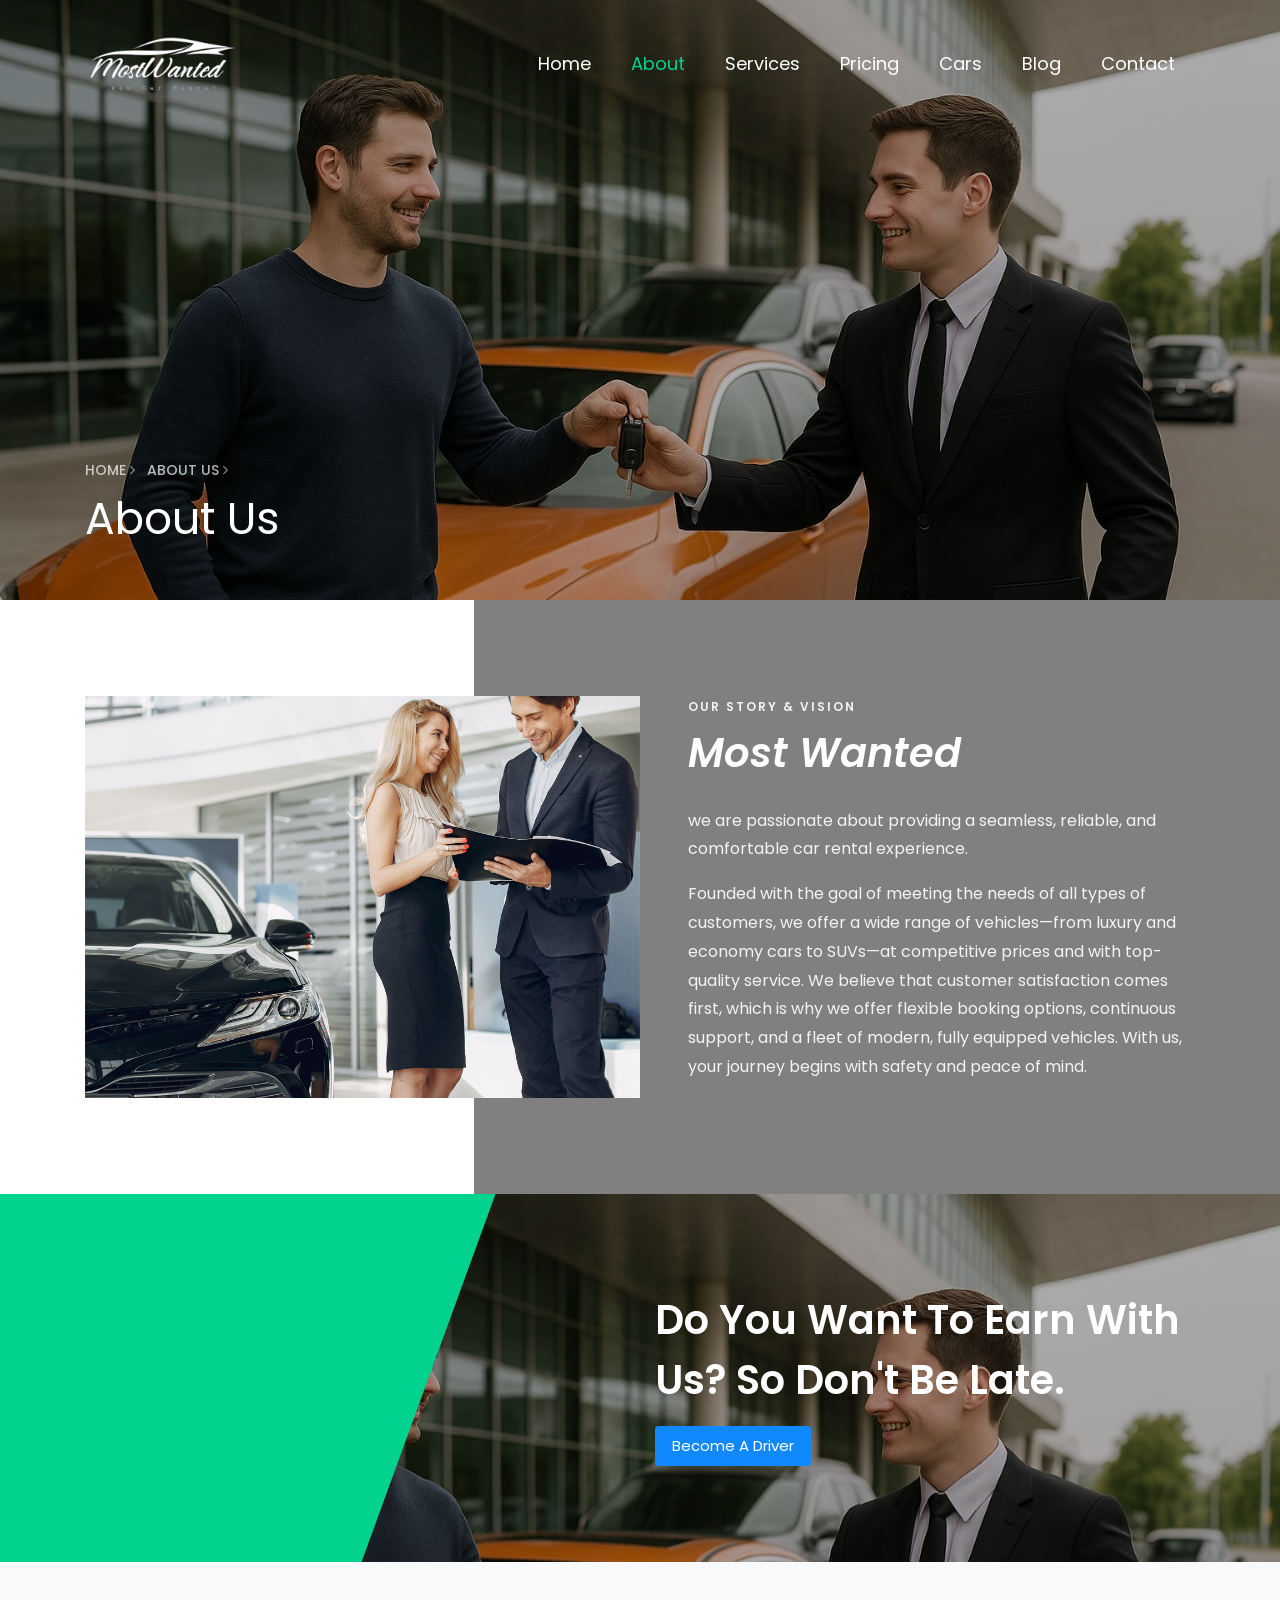
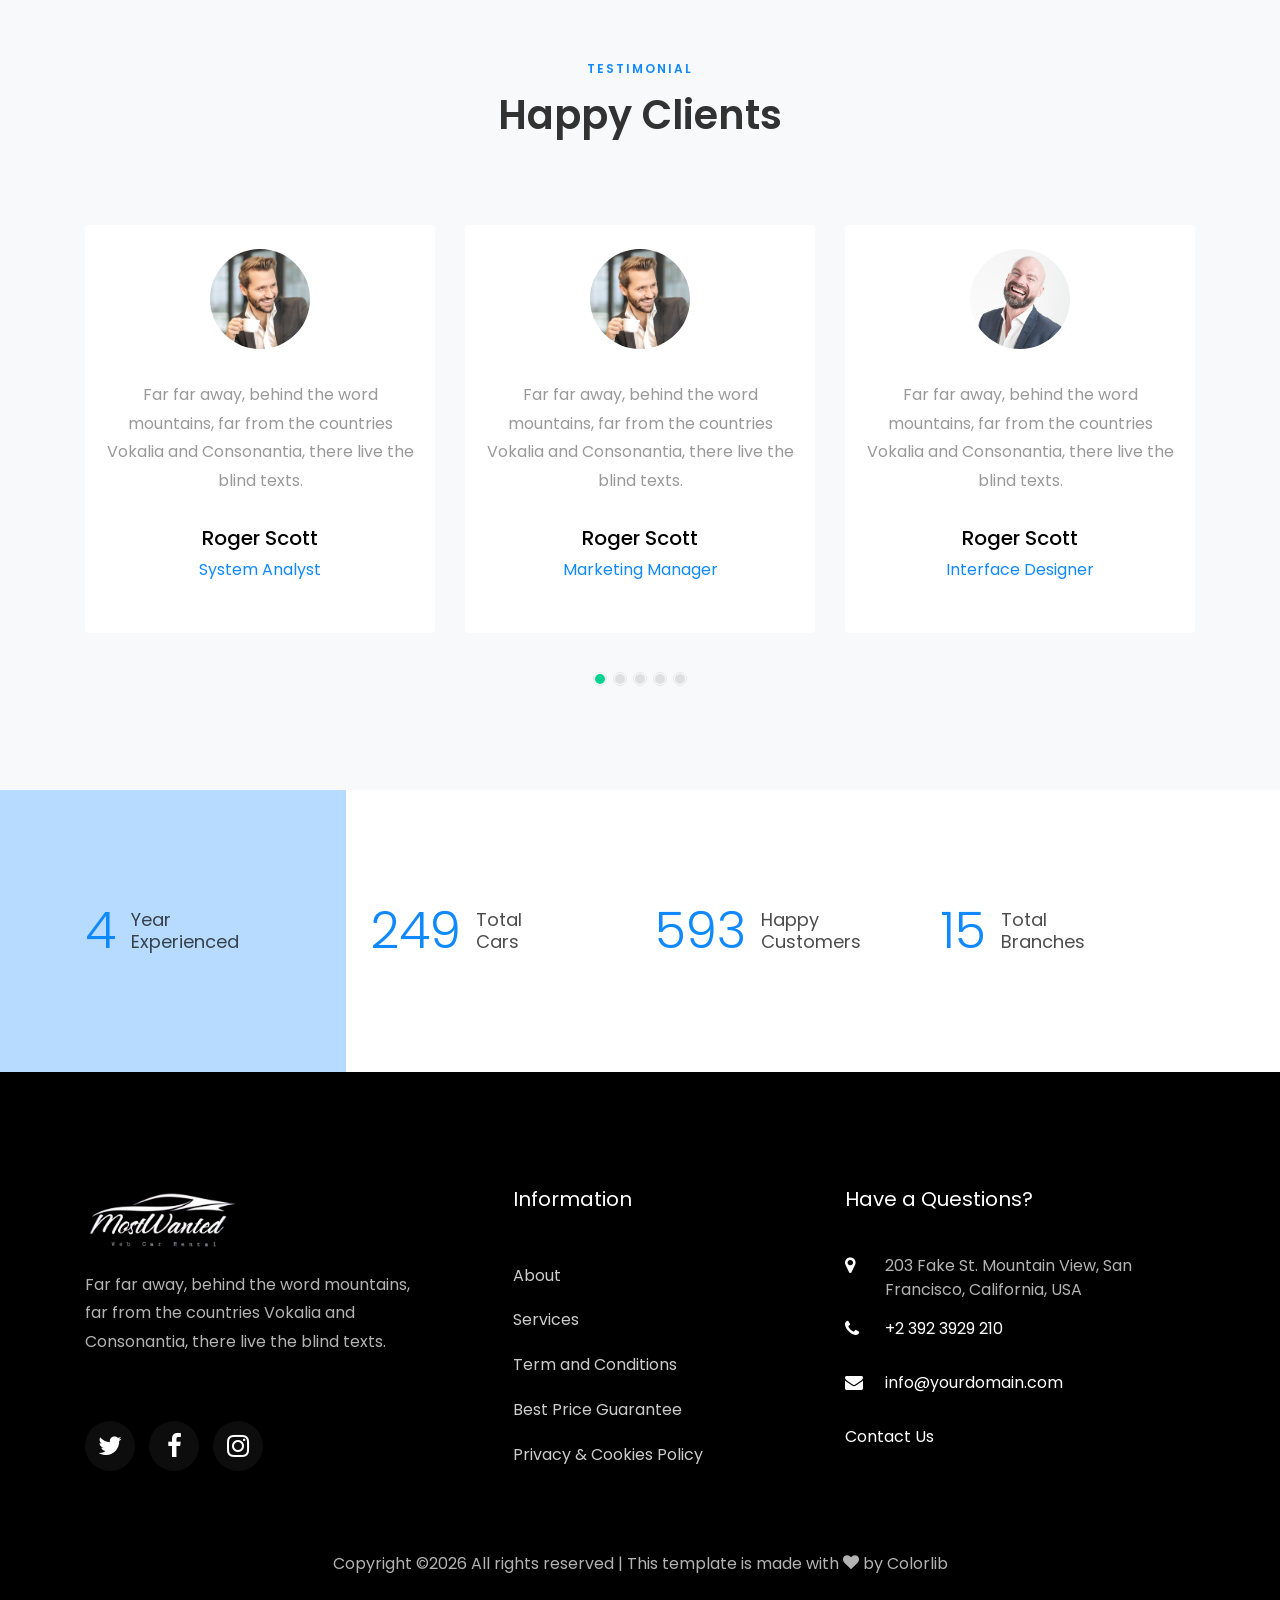
==== src/app/about-us/about-us.html @ bedea4ef "hot fixes" ====
<!DOCTYPE html>
<html lang="en">
  <head>
    <title>About</title>
    <meta charset="utf-8">
    <meta name="viewport" content="width=device-width, initial-scale=1, shrink-to-fit=no">
    
    <link href="https://fonts.googleapis.com/css?family=Poppins:200,300,400,500,600,700,800&display=swap" rel="stylesheet">

    <link rel="stylesheet" href="../../css/open-iconic-bootstrap.min.css">
    <link rel="stylesheet" href="../../css/animate.css">
    
    <link rel="stylesheet" href="../../css/owl.carousel.min.css">
    <link rel="stylesheet" href="../../css/owl.theme.default.min.css">
    <link rel="stylesheet" href="../../css/magnific-popup.css">

    <link rel="stylesheet" href="../../css/aos.css">

    <link rel="stylesheet" href="../../css/ionicons.min.css">

    <link rel="stylesheet" href="../../css/bootstrap-datepicker.css">
    <link rel="stylesheet" href="../../css/jquery.timepicker.css">

    
    <link rel="stylesheet" href="../../css/flaticon.css">
    <link rel="stylesheet" href="../../css/icomoon.css">
    <link rel="stylesheet" href="../../css/style.css">
    <link rel="stylesheet" href="./about-us.css">
    <style>
      .ftco-about:after {
    position: absolute;
    top: 0;
    right: 0;
    bottom: 0;
    content: '';
    background: gray;
    z-index: -2;
    width: 63%;
}
    </style>
  </head>
  <body>
    
	  <nav class="navbar navbar-expand-lg navbar-dark ftco_navbar bg-dark ftco-navbar-light" id="ftco-navbar">
	    <div class="container">
            <a class="navbar-brand" href="/src/app/home/home.html"><img style="width: 150px;" class="logo" src="/src/images/logo1.png" alt=""></a>
            <button class="navbar-toggler" type="button" data-toggle="collapse" data-target="#ftco-nav" aria-controls="ftco-nav" aria-expanded="false" aria-label="Toggle navigation">
	        <span class="oi oi-menu"></span> Menu
	      </button>

	      <div class="collapse navbar-collapse" id="ftco-nav">
	        <ul class="navbar-nav ml-auto">
	          <li class="nav-item"><a href="../home/home.html" class="nav-link">Home</a></li>
	          <li class="nav-item active"><a href="about.html" class="nav-link">About</a></li>
	          <li class="nav-item"><a href="services.html" class="nav-link">Services</a></li>
	          <li class="nav-item"><a href="pricing.html" class="nav-link">Pricing</a></li>
	          <li class="nav-item"><a href="car.html" class="nav-link">Cars</a></li>
	          <li class="nav-item"><a href="blog.html" class="nav-link">Blog</a></li>
	          <li class="nav-item"><a href="contact.html" class="nav-link">Contact</a></li>
	        </ul>
	      </div>
	    </div>
	  </nav>
    <!-- END nav -->
    
    <section class="hero-wrap hero-wrap-2 js-fullheight" style="background-image: url('../../images/about-us.jpeg');" data-stellar-background-ratio="0.5">
      <div class="overlay"></div>
      <div class="container">
        <div class="row no-gutters slider-text js-fullheight align-items-end justify-content-start">
          <div class="col-md-9 ftco-animate pb-5">
          	<p class="breadcrumbs"><span class="mr-2"><a href="index.html">Home <i class="ion-ios-arrow-forward"></i></a></span> <span>About us <i class="ion-ios-arrow-forward"></i></span></p>
            <h1 class="mb-3 bread">About Us</h1>
          </div>
        </div>
      </div>
    </section>

    <section class="ftco-section ftco-about about">
			<div class="container">
				<div class="row no-gutters">
					<div class="col-md-6 p-md-5 img img-2 d-flex justify-content-center align-items-center" style="background-image: url(../../images/about.jpg);">
					</div>
					<div class="col-md-6 wrap-about ftco-animate">
	          <div class="heading-section heading-section-white pl-md-5">
              <span class="subheading">Our Story &amp; Vision</span>
              <h2 class="mb-4"><em>Most Wanted</em></h2>
	            <p>we are passionate about providing a seamless, reliable, and comfortable car rental experience.</p>
	            <p> Founded with the goal of meeting the needs of all types of customers, we offer a wide range of vehicles—from luxury and economy cars to SUVs—at competitive prices and with top-quality service. We believe that customer satisfaction comes first, which is why we offer flexible booking options, continuous support, and a fleet of modern, fully equipped vehicles. With us, your journey begins with safety and peace of mind.</p>
	            
	          </div>
					</div>
				</div>
			</div>
		</section>

		<section class="ftco-section ftco-intro driver" style="background-image: url(../../images/about-us.jpeg);">
			<div class="overlay"></div>
			<div class="container">
				<div class="row justify-content-end">
					<div class="col-md-6 heading-section heading-section-white ftco-animate">
            <h2 class="mb-3">Do You Want To Earn With Us? So Don't Be Late.</h2>
            <a href="#" class="btn btn-primary btn-lg">Become A Driver</a>
          </div>
				</div>
			</div>
		</section>


    <section class="ftco-section testimony-section bg-light">
      <div class="container">
        <div class="row justify-content-center mb-5">
          <div class="col-md-7 text-center heading-section ftco-animate">
          	<span class="subheading">Testimonial</span>
            <h2 class="mb-3">Happy Clients</h2>
          </div>
        </div>
        <div class="row ftco-animate">
          <div class="col-md-12">
            <div class="carousel-testimony owl-carousel ftco-owl">
              <div class="item">
                <div class="testimony-wrap rounded text-center py-4 pb-5">
                  <div class="user-img mb-2" style="background-image: url(../../images/person_1.jpg)">
                  </div>
                  <div class="text pt-4">
                    <p class="mb-4">Far far away, behind the word mountains, far from the countries Vokalia and Consonantia, there live the blind texts.</p>
                    <p class="name">Roger Scott</p>
                    <span class="position">Marketing Manager</span>
                  </div>
                </div>
              </div>
              <div class="item">
                <div class="testimony-wrap rounded text-center py-4 pb-5">
                  <div class="user-img mb-2" style="background-image: url(../../images/person_2.jpg)">
                  </div>
                  <div class="text pt-4">
                    <p class="mb-4">Far far away, behind the word mountains, far from the countries Vokalia and Consonantia, there live the blind texts.</p>
                    <p class="name">Roger Scott</p>
                    <span class="position">Interface Designer</span>
                  </div>
                </div>
              </div>
              <div class="item">
                <div class="testimony-wrap rounded text-center py-4 pb-5">
                  <div class="user-img mb-2" style="background-image: url(../../images/person_3.jpg)">
                  </div>
                  <div class="text pt-4">
                    <p class="mb-4">Far far away, behind the word mountains, far from the countries Vokalia and Consonantia, there live the blind texts.</p>
                    <p class="name">Roger Scott</p>
                    <span class="position">UI Designer</span>
                  </div>
                </div>
              </div>
              <div class="item">
                <div class="testimony-wrap rounded text-center py-4 pb-5">
                  <div class="user-img mb-2" style="background-image: url(../../images/person_1.jpg)">
                  </div>
                  <div class="text pt-4">
                    <p class="mb-4">Far far away, behind the word mountains, far from the countries Vokalia and Consonantia, there live the blind texts.</p>
                    <p class="name">Roger Scott</p>
                    <span class="position">Web Developer</span>
                  </div>
                </div>
              </div>
              <div class="item">
                <div class="testimony-wrap rounded text-center py-4 pb-5">
                  <div class="user-img mb-2" style="background-image: url(../../images/person_1.jpg)">
                  </div>
                  <div class="text pt-4">
                    <p class="mb-4">Far far away, behind the word mountains, far from the countries Vokalia and Consonantia, there live the blind texts.</p>
                    <p class="name">Roger Scott</p>
                    <span class="position">System Analyst</span>
                  </div>
                </div>
              </div>
            </div>
          </div>
        </div>
      </div>
    </section>

    <section class="ftco-counter ftco-section img" id="section-counter">
			<div class="overlay"></div>
    	<div class="container">
    		<div class="row">
          <div class="col-md-6 col-lg-3 justify-content-center counter-wrap ftco-animate">
            <div class="block-18">
              <div class="text text-border d-flex align-items-center">
                <strong class="number" data-number="20">0</strong>
                <span>Year <br>Experienced</span>
              </div>
            </div>
          </div>
          <div class="col-md-6 col-lg-3 justify-content-center counter-wrap ftco-animate">
            <div class="block-18">
              <div class="text text-border d-flex align-items-center">
                <strong class="number" data-number="1090">0</strong>
                <span>Total <br>Cars</span>
              </div>
            </div>
          </div>
          <div class="col-md-6 col-lg-3 justify-content-center counter-wrap ftco-animate">
            <div class="block-18">
              <div class="text text-border d-flex align-items-center">
                <strong class="number" data-number="2590">0</strong>
                <span>Happy <br>Customers</span>
              </div>
            </div>
          </div>
          <div class="col-md-6 col-lg-3 justify-content-center counter-wrap ftco-animate">
            <div class="block-18">
              <div class="text d-flex align-items-center">
                <strong class="number" data-number="67">0</strong>
                <span>Total <br>Branches</span>
              </div>
            </div>
          </div>
        </div>
    	</div>
    </section>	

    <footer class="ftco-footer ftco-bg-dark ftco-section">
      <div class="container">
        <div class="row mb-5">
          <div class="col-md">
            <div class="ftco-footer-widget mb-4">
                <a class="navbar-brand" href="/src/app/home/home.html"><img style="width: 150px;  margin-bottom: 15px;" class="logo" src="/src/images/logo1.png" alt=""></a>
                <p>Far far away, behind the word mountains, far from the countries Vokalia and Consonantia, there live the blind texts.</p>
              <ul class="ftco-footer-social list-unstyled float-md-left float-lft mt-5">
                <li class="ftco-animate"><a href="#"><span class="icon-twitter"></span></a></li>
                <li class="ftco-animate"><a href="#"><span class="icon-facebook"></span></a></li>
                <li class="ftco-animate"><a href="#"><span class="icon-instagram"></span></a></li>
              </ul>
            </div>
          </div>
          <div class="col-md">
            <div class="ftco-footer-widget mb-4 ml-md-5">
              <h2 class="ftco-heading-2">Information</h2>
              <ul class="list-unstyled">
                <li><a href="#" class="py-2 d-block">About</a></li>
                <li><a href="#" class="py-2 d-block">Services</a></li>
                <li><a href="#" class="py-2 d-block">Term and Conditions</a></li>
                <li><a href="#" class="py-2 d-block">Best Price Guarantee</a></li>
                <li><a href="#" class="py-2 d-block">Privacy &amp; Cookies Policy</a></li>
              </ul>
            </div>
          </div>
          <div class="col-md">
            <div class="ftco-footer-widget mb-4">
            	<h2 class="ftco-heading-2">Have a Questions?</h2>
            	<div class="block-23 mb-3">
	              <ul>
	                <li><span class="icon icon-map-marker"></span><span class="text">203 Fake St. Mountain View, San Francisco, California, USA</span></li>
	                <li><a href="#"><span class="icon icon-phone"></span><span class="text">+2 392 3929 210</span></a></li>
	                <li><a href="#"><span class="icon icon-envelope"></span><span class="text">info@yourdomain.com</span></a></li>
	                <li><a href="#"><span class="text">Contact Us</span></a></li>
                </ul>
	            </div>
            </div>
          </div>
        </div>
        <div class="row">
          <div class="col-md-12 text-center">

            <p><!-- Link back to Colorlib can't be removed. Template is licensed under CC BY 3.0. -->
  Copyright &copy;<script>document.write(new Date().getFullYear());</script> All rights reserved | This template is made with <i class="icon-heart color-danger" aria-hidden="true"></i> by <a href="https://colorlib.com" target="_blank">Colorlib</a>
  <!-- Link back to Colorlib can't be removed. Template is licensed under CC BY 3.0. --></p>
          </div>
        </div>
      </div>
    </footer>
    
  

  <!-- loader -->
  <div id="ftco-loader" class="show fullscreen"><svg class="circular" width="48px" height="48px"><circle class="path-bg" cx="24" cy="24" r="22" fill="none" stroke-width="4" stroke="#eeeeee"/><circle class="path" cx="24" cy="24" r="22" fill="none" stroke-width="4" stroke-miterlimit="10" stroke="#F96D00"/></svg></div>


  <script src="../../js/jquery.min.js"></script>
  <script src="../../js/jquery-migrate-3.0.1.min.js"></script>
  <script src="../../js/popper.min.js"></script>
  <script src="../../js/bootstrap.min.js"></script>
  <script src="../../js/jquery.easing.1.3.js"></script>
  <script src="../../js/jquery.waypoints.min.js"></script>
  <script src="../../js/jquery.stellar.min.js"></script>
  <script src="../../js/owl.carousel.min.js"></script>
  <script src="../../js/jquery.magnific-popup.min.js"></script>
  <script src="../../js/aos.js"></script>
  <script src="../../js/jquery.animateNumber.min.js"></script>
  <script src="../../js/bootstrap-datepicker.js"></script>
  <script src="../../js/jquery.timepicker.min.js"></script>
  <script src="../../js/scrollax.min.js"></script>
  <script src="../../js/main.js"></script>
    
  </body>
</html>
---- src/css/flaticon.css ----
/*
  	Flaticon icon font: Flaticon
  	Creation date: 04/01/2019 13:45
  	*/


@font-face {
  font-family: "Flaticon";
  src: url("../fonts/flaticon/font/Flaticon.eot");
  src: url("../fonts/flaticon/font/Flaticon.eot?#iefix") format("embedded-opentype"),
       url("../fonts/flaticon/font/Flaticon.woff") format("woff"),
       url("../fonts/flaticon/font/Flaticon.ttf") format("truetype"),
       url("../fonts/flaticon/font/Flaticon.svg#Flaticon") format("svg");
  font-weight: normal;
  font-style: normal;
}

@media screen and (-webkit-min-device-pixel-ratio:0) {
  @font-face {
    font-family: "Flaticon";
    src: url("../fonts/flaticon/font/Flaticon.svg#Flaticon") format("svg");
  }
}

[class^="flaticon-"]:before, [class*=" flaticon-"]:before,
[class^="flaticon-"]:after, [class*=" flaticon-"]:after {   
  font-family: Flaticon;
  font-style: normal;
  font-weight: normal;
  font-variant: normal;
  text-transform: none;
  line-height: 1;

  /* Better Font Rendering =========== */
  -webkit-font-smoothing: antialiased;
  -moz-osx-font-smoothing: grayscale;
}

.flaticon-wedding-car:before { content: "\f100"; }
.flaticon-car:before { content: "\f101"; }
.flaticon-suv:before { content: "\f102"; }
.flaticon-transportation:before { content: "\f103"; }
.flaticon-route:before { content: "\f104"; }
.flaticon-handshake:before { content: "\f105"; }
.flaticon-rent:before { content: "\f106"; }
.flaticon-dashboard:before { content: "\f107"; }
.flaticon-pistons:before { content: "\f108"; }
.flaticon-car-seat:before { content: "\f109"; }
.flaticon-backpack:before { content: "\f10a"; }
.flaticon-diesel:before { content: "\f10b"; }s
---- src/css/icomoon.css ----
@font-face {
  font-family: 'icomoon';
  src:  url('../fonts/icomoon/icomoon.eot?6tt51o');
  src:  url('../fonts/icomoon/icomoon.eot?6tt51o#iefix') format('embedded-opentype'),
    url('../fonts/icomoon/icomoon.ttf?6tt51o') format('truetype'),
    url('../fonts/icomoon/icomoon.woff?6tt51o') format('woff'),
    url('../fonts/icomoon/icomoon.svg?6tt51o#icomoon') format('svg');
  font-weight: normal;
  font-style: normal;
}

[class^="icon-"], [class*=" icon-"] {
  /* use !important to prevent issues with browser extensions that change fonts */
  font-family: 'icomoon' !important;
  speak: none;
  font-style: normal;
  font-weight: normal;
  font-variant: normal;
  text-transform: none;
  line-height: 1;

  /* Better Font Rendering =========== */
  -webkit-font-smoothing: antialiased;
  -moz-osx-font-smoothing: grayscale;
}

.icon-asterisk:before {
  content: "\f069";
}
.icon-plus:before {
  content: "\f067";
}
.icon-question:before {
  content: "\f128";
}
.icon-minus:before {
  content: "\f068";
}
.icon-glass:before {
  content: "\f000";
}
.icon-music:before {
  content: "\f001";
}
.icon-search:before {
  content: "\f002";
}
.icon-envelope-o:before {
  content: "\f003";
}
.icon-heart:before {
  content: "\f004";
}
.icon-star:before {
  content: "\f005";
}
.icon-star-o:before {
  content: "\f006";
}
.icon-user:before {
  content: "\f007";
}
.icon-film:before {
  content: "\f008";
}
.icon-th-large:before {
  content: "\f009";
}
.icon-th:before {
  content: "\f00a";
}
.icon-th-list:before {
  content: "\f00b";
}
.icon-check:before {
  content: "\f00c";
}
.icon-close:before {
  content: "\f00d";
}
.icon-remove:before {
  content: "\f00d";
}
.icon-times:before {
  content: "\f00d";
}
.icon-search-plus:before {
  content: "\f00e";
}
.icon-search-minus:before {
  content: "\f010";
}
.icon-power-off:before {
  content: "\f011";
}
.icon-signal:before {
  content: "\f012";
}
.icon-cog:before {
  content: "\f013";
}
.icon-gear:before {
  content: "\f013";
}
.icon-trash-o:before {
  content: "\f014";
}
.icon-home:before {
  content: "\f015";
}
.icon-file-o:before {
  content: "\f016";
}
.icon-clock-o:before {
  content: "\f017";
}
.icon-road:before {
  content: "\f018";
}
.icon-download:before {
  content: "\f019";
}
.icon-arrow-circle-o-down:before {
  content: "\f01a";
}
.icon-arrow-circle-o-up:before {
  content: "\f01b";
}
.icon-inbox:before {
  content: "\f01c";
}
.icon-play-circle-o:before {
  content: "\f01d";
}
.icon-repeat:before {
  content: "\f01e";
}
.icon-rotate-right:before {
  content: "\f01e";
}
.icon-refresh:before {
  content: "\f021";
}
.icon-list-alt:before {
  content: "\f022";
}
.icon-lock:before {
  content: "\f023";
}
.icon-flag:before {
  content: "\f024";
}
.icon-headphones:before {
  content: "\f025";
}
.icon-volume-off:before {
  content: "\f026";
}
.icon-volume-down:before {
  content: "\f027";
}
.icon-volume-up:before {
  content: "\f028";
}
.icon-qrcode:before {
  content: "\f029";
}
.icon-barcode:before {
  content: "\f02a";
}
.icon-tag:before {
  content: "\f02b";
}
.icon-tags:before {
  content: "\f02c";
}
.icon-book:before {
  content: "\f02d";
}
.icon-bookmark:before {
  content: "\f02e";
}
.icon-print:before {
  content: "\f02f";
}
.icon-camera:before {
  content: "\f030";
}
.icon-font:before {
  content: "\f031";
}
.icon-bold:before {
  content: "\f032";
}
.icon-italic:before {
  content: "\f033";
}
.icon-text-height:before {
  content: "\f034";
}
.icon-text-width:before {
  content: "\f035";
}
.icon-align-left:before {
  content: "\f036";
}
.icon-align-center:before {
  content: "\f037";
}
.icon-align-right:before {
  content: "\f038";
}
.icon-align-justify:before {
  content: "\f039";
}
.icon-list:before {
  content: "\f03a";
}
.icon-dedent:before {
  content: "\f03b";
}
.icon-outdent:before {
  content: "\f03b";
}
.icon-indent:before {
  content: "\f03c";
}
.icon-video-camera:before {
  content: "\f03d";
}
.icon-image:before {
  content: "\f03e";
}
.icon-photo:before {
  content: "\f03e";
}
.icon-picture-o:before {
  content: "\f03e";
}
.icon-pencil:before {
  content: "\f040";
}
.icon-map-marker:before {
  content: "\f041";
}
.icon-adjust:before {
  content: "\f042";
}
.icon-tint:before {
  content: "\f043";
}
.icon-edit:before {
  content: "\f044";
}
.icon-pencil-square-o:before {
  content: "\f044";
}
.icon-share-square-o:before {
  content: "\f045";
}
.icon-check-square-o:before {
  content: "\f046";
}
.icon-arrows:before {
  content: "\f047";
}
.icon-step-backward:before {
  content: "\f048";
}
.icon-fast-backward:before {
  content: "\f049";
}
.icon-backward:before {
  content: "\f04a";
}
.icon-play:before {
  content: "\f04b";
}
.icon-pause:before {
  content: "\f04c";
}
.icon-stop:before {
  content: "\f04d";
}
.icon-forward:before {
  content: "\f04e";
}
.icon-fast-forward:before {
  content: "\f050";
}
.icon-step-forward:before {
  content: "\f051";
}
.icon-eject:before {
  content: "\f052";
}
.icon-chevron-left:before {
  content: "\f053";
}
.icon-chevron-right:before {
  content: "\f054";
}
.icon-plus-circle:before {
  content: "\f055";
}
.icon-minus-circle:before {
  content: "\f056";
}
.icon-times-circle:before {
  content: "\f057";
}
.icon-check-circle:before {
  content: "\f058";
}
.icon-question-circle:before {
  content: "\f059";
}
.icon-info-circle:before {
  content: "\f05a";
}
.icon-crosshairs:before {
  content: "\f05b";
}
.icon-times-circle-o:before {
  content: "\f05c";
}
.icon-check-circle-o:before {
  content: "\f05d";
}
.icon-ban:before {
  content: "\f05e";
}
.icon-arrow-left:before {
  content: "\f060";
}
.icon-arrow-right:before {
  content: "\f061";
}
.icon-arrow-up:before {
  content: "\f062";
}
.icon-arrow-down:before {
  content: "\f063";
}
.icon-mail-forward:before {
  content: "\f064";
}
.icon-share:before {
  content: "\f064";
}
.icon-expand:before {
  content: "\f065";
}
.icon-compress:before {
  content: "\f066";
}
.icon-exclamation-circle:before {
  content: "\f06a";
}
.icon-gift:before {
  content: "\f06b";
}
.icon-leaf:before {
  content: "\f06c";
}
.icon-fire:before {
  content: "\f06d";
}
.icon-eye:before {
  content: "\f06e";
}
.icon-eye-slash:before {
  content: "\f070";
}
.icon-exclamation-triangle:before {
  content: "\f071";
}
.icon-warning:before {
  content: "\f071";
}
.icon-plane:before {
  content: "\f072";
}
.icon-calendar:before {
  content: "\f073";
}
.icon-random:before {
  content: "\f074";
}
.icon-comment:before {
  content: "\f075";
}
.icon-magnet:before {
  content: "\f076";
}
.icon-chevron-up:before {
  content: "\f077";
}
.icon-chevron-down:before {
  content: "\f078";
}
.icon-retweet:before {
  content: "\f079";
}
.icon-shopping-cart:before {
  content: "\f07a";
}
.icon-folder:before {
  content: "\f07b";
}
.icon-folder-open:before {
  content: "\f07c";
}
.icon-arrows-v:before {
  content: "\f07d";
}
.icon-arrows-h:before {
  content: "\f07e";
}
.icon-bar-chart:before {
  content: "\f080";
}
.icon-bar-chart-o:before {
  content: "\f080";
}
.icon-twitter-square:before {
  content: "\f081";
}
.icon-facebook-square:before {
  content: "\f082";
}
.icon-camera-retro:before {
  content: "\f083";
}
.icon-key:before {
  content: "\f084";
}
.icon-cogs:before {
  content: "\f085";
}
.icon-gears:before {
  content: "\f085";
}
.icon-comments:before {
  content: "\f086";
}
.icon-thumbs-o-up:before {
  content: "\f087";
}
.icon-thumbs-o-down:before {
  content: "\f088";
}
.icon-star-half:before {
  content: "\f089";
}
.icon-heart-o:before {
  content: "\f08a";
}
.icon-sign-out:before {
  content: "\f08b";
}
.icon-linkedin-square:before {
  content: "\f08c";
}
.icon-thumb-tack:before {
  content: "\f08d";
}
.icon-external-link:before {
  content: "\f08e";
}
.icon-sign-in:before {
  content: "\f090";
}
.icon-trophy:before {
  content: "\f091";
}
.icon-github-square:before {
  content: "\f092";
}
.icon-upload:before {
  content: "\f093";
}
.icon-lemon-o:before {
  content: "\f094";
}
.icon-phone:before {
  content: "\f095";
}
.icon-square-o:before {
  content: "\f096";
}
.icon-bookmark-o:before {
  content: "\f097";
}
.icon-phone-square:before {
  content: "\f098";
}
.icon-twitter:before {
  content: "\f099";
}
.icon-facebook:before {
  content: "\f09a";
}
.icon-facebook-f:before {
  content: "\f09a";
}
.icon-github:before {
  content: "\f09b";
}
.icon-unlock:before {
  content: "\f09c";
}
.icon-credit-card:before {
  content: "\f09d";
}
.icon-feed:before {
  content: "\f09e";
}
.icon-rss:before {
  content: "\f09e";
}
.icon-hdd-o:before {
  content: "\f0a0";
}
.icon-bullhorn:before {
  content: "\f0a1";
}
.icon-bell-o:before {
  content: "\f0a2";
}
.icon-certificate:before {
  content: "\f0a3";
}
.icon-hand-o-right:before {
  content: "\f0a4";
}
.icon-hand-o-left:before {
  content: "\f0a5";
}
.icon-hand-o-up:before {
  content: "\f0a6";
}
.icon-hand-o-down:before {
  content: "\f0a7";
}
.icon-arrow-circle-left:before {
  content: "\f0a8";
}
.icon-arrow-circle-right:before {
  content: "\f0a9";
}
.icon-arrow-circle-up:before {
  content: "\f0aa";
}
.icon-arrow-circle-down:before {
  content: "\f0ab";
}
.icon-globe:before {
  content: "\f0ac";
}
.icon-wrench:before {
  content: "\f0ad";
}
.icon-tasks:before {
  content: "\f0ae";
}
.icon-filter:before {
  content: "\f0b0";
}
.icon-briefcase:before {
  content: "\f0b1";
}
.icon-arrows-alt:before {
  content: "\f0b2";
}
.icon-group:before {
  content: "\f0c0";
}
.icon-users:before {
  content: "\f0c0";
}
.icon-chain:before {
  content: "\f0c1";
}
.icon-link:before {
  content: "\f0c1";
}
.icon-cloud:before {
  content: "\f0c2";
}
.icon-flask:before {
  content: "\f0c3";
}
.icon-cut:before {
  content: "\f0c4";
}
.icon-scissors:before {
  content: "\f0c4";
}
.icon-copy:before {
  content: "\f0c5";
}
.icon-files-o:before {
  content: "\f0c5";
}
.icon-paperclip:before {
  content: "\f0c6";
}
.icon-floppy-o:before {
  content: "\f0c7";
}
.icon-save:before {
  content: "\f0c7";
}
.icon-square:before {
  content: "\f0c8";
}
.icon-bars:before {
  content: "\f0c9";
}
.icon-navicon:before {
  content: "\f0c9";
}
.icon-reorder:before {
  content: "\f0c9";
}
.icon-list-ul:before {
  content: "\f0ca";
}
.icon-list-ol:before {
  content: "\f0cb";
}
.icon-strikethrough:before {
  content: "\f0cc";
}
.icon-underline:before {
  content: "\f0cd";
}
.icon-table:before {
  content: "\f0ce";
}
.icon-magic:before {
  content: "\f0d0";
}
.icon-truck:before {
  content: "\f0d1";
}
.icon-pinterest:before {
  content: "\f0d2";
}
.icon-pinterest-square:before {
  content: "\f0d3";
}
.icon-google-plus-square:before {
  content: "\f0d4";
}
.icon-google-plus:before {
  content: "\f0d5";
}
.icon-money:before {
  content: "\f0d6";
}
.icon-caret-down:before {
  content: "\f0d7";
}
.icon-caret-up:before {
  content: "\f0d8";
}
.icon-caret-left:before {
  content: "\f0d9";
}
.icon-caret-right:before {
  content: "\f0da";
}
.icon-columns:before {
  content: "\f0db";
}
.icon-sort:before {
  content: "\f0dc";
}
.icon-unsorted:before {
  content: "\f0dc";
}
.icon-sort-desc:before {
  content: "\f0dd";
}
.icon-sort-down:before {
  content: "\f0dd";
}
.icon-sort-asc:before {
  content: "\f0de";
}
.icon-sort-up:before {
  content: "\f0de";
}
.icon-envelope:before {
  content: "\f0e0";
}
.icon-linkedin:before {
  content: "\f0e1";
}
.icon-rotate-left:before {
  content: "\f0e2";
}
.icon-undo:before {
  content: "\f0e2";
}
.icon-gavel:before {
  content: "\f0e3";
}
.icon-legal:before {
  content: "\f0e3";
}
.icon-dashboard:before {
  content: "\f0e4";
}
.icon-tachometer:before {
  content: "\f0e4";
}
.icon-comment-o:before {
  content: "\f0e5";
}
.icon-comments-o:before {
  content: "\f0e6";
}
.icon-bolt:before {
  content: "\f0e7";
}
.icon-flash:before {
  content: "\f0e7";
}
.icon-sitemap:before {
  content: "\f0e8";
}
.icon-umbrella:before {
  content: "\f0e9";
}
.icon-clipboard:before {
  content: "\f0ea";
}
.icon-paste:before {
  content: "\f0ea";
}
.icon-lightbulb-o:before {
  content: "\f0eb";
}
.icon-exchange:before {
  content: "\f0ec";
}
.icon-cloud-download:before {
  content: "\f0ed";
}
.icon-cloud-upload:before {
  content: "\f0ee";
}
.icon-user-md:before {
  content: "\f0f0";
}
.icon-stethoscope:before {
  content: "\f0f1";
}
.icon-suitcase:before {
  content: "\f0f2";
}
.icon-bell:before {
  content: "\f0f3";
}
.icon-coffee:before {
  content: "\f0f4";
}
.icon-cutlery:before {
  content: "\f0f5";
}
.icon-file-text-o:before {
  content: "\f0f6";
}
.icon-building-o:before {
  content: "\f0f7";
}
.icon-hospital-o:before {
  content: "\f0f8";
}
.icon-ambulance:before {
  content: "\f0f9";
}
.icon-medkit:before {
  content: "\f0fa";
}
.icon-fighter-jet:before {
  content: "\f0fb";
}
.icon-beer:before {
  content: "\f0fc";
}
.icon-h-square:before {
  content: "\f0fd";
}
.icon-plus-square:before {
  content: "\f0fe";
}
.icon-angle-double-left:before {
  content: "\f100";
}
.icon-angle-double-right:before {
  content: "\f101";
}
.icon-angle-double-up:before {
  content: "\f102";
}
.icon-angle-double-down:before {
  content: "\f103";
}
.icon-angle-left:before {
  content: "\f104";
}
.icon-angle-right:before {
  content: "\f105";
}
.icon-angle-up:before {
  content: "\f106";
}
.icon-angle-down:before {
  content: "\f107";
}
.icon-desktop:before {
  content: "\f108";
}
.icon-laptop:before {
  content: "\f109";
}
.icon-tablet:before {
  content: "\f10a";
}
.icon-mobile:before {
  content: "\f10b";
}
.icon-mobile-phone:before {
  content: "\f10b";
}
.icon-circle-o:before {
  content: "\f10c";
}
.icon-quote-left:before {
  content: "\f10d";
}
.icon-quote-right:before {
  content: "\f10e";
}
.icon-spinner:before {
  content: "\f110";
}
.icon-circle:before {
  content: "\f111";
}
.icon-mail-reply:before {
  content: "\f112";
}
.icon-reply:before {
  content: "\f112";
}
.icon-github-alt:before {
  content: "\f113";
}
.icon-folder-o:before {
  content: "\f114";
}
.icon-folder-open-o:before {
  content: "\f115";
}
.icon-smile-o:before {
  content: "\f118";
}
.icon-frown-o:before {
  content: "\f119";
}
.icon-meh-o:before {
  content: "\f11a";
}
.icon-gamepad:before {
  content: "\f11b";
}
.icon-keyboard-o:before {
  content: "\f11c";
}
.icon-flag-o:before {
  content: "\f11d";
}
.icon-flag-checkered:before {
  content: "\f11e";
}
.icon-terminal:before {
  content: "\f120";
}
.icon-code:before {
  content: "\f121";
}
.icon-mail-reply-all:before {
  content: "\f122";
}
.icon-reply-all:before {
  content: "\f122";
}
.icon-star-half-empty:before {
  content: "\f123";
}
.icon-star-half-full:before {
  content: "\f123";
}
.icon-star-half-o:before {
  content: "\f123";
}
.icon-location-arrow:before {
  content: "\f124";
}
.icon-crop:before {
  content: "\f125";
}
.icon-code-fork:before {
  content: "\f126";
}
.icon-chain-broken:before {
  content: "\f127";
}
.icon-unlink:before {
  content: "\f127";
}
.icon-info:before {
  content: "\f129";
}
.icon-exclamation:before {
  content: "\f12a";
}
.icon-superscript:before {
  content: "\f12b";
}
.icon-subscript:before {
  content: "\f12c";
}
.icon-eraser:before {
  content: "\f12d";
}
.icon-puzzle-piece:before {
  content: "\f12e";
}
.icon-microphone:before {
  content: "\f130";
}
.icon-microphone-slash:before {
  content: "\f131";
}
.icon-shield:before {
  content: "\f132";
}
.icon-calendar-o:before {
  content: "\f133";
}
.icon-fire-extinguisher:before {
  content: "\f134";
}
.icon-rocket:before {
  content: "\f135";
}
.icon-maxcdn:before {
  content: "\f136";
}
.icon-chevron-circle-left:before {
  content: "\f137";
}
.icon-chevron-circle-right:before {
  content: "\f138";
}
.icon-chevron-circle-up:before {
  content: "\f139";
}
.icon-chevron-circle-down:before {
  content: "\f13a";
}
.icon-html5:before {
  content: "\f13b";
}
.icon-css3:before {
  content: "\f13c";
}
.icon-anchor:before {
  content: "\f13d";
}
.icon-unlock-alt:before {
  content: "\f13e";
}
.icon-bullseye:before {
  content: "\f140";
}
.icon-ellipsis-h:before {
  content: "\f141";
}
.icon-ellipsis-v:before {
  content: "\f142";
}
.icon-rss-square:before {
  content: "\f143";
}
.icon-play-circle:before {
  content: "\f144";
}
.icon-ticket:before {
  content: "\f145";
}
.icon-minus-square:before {
  content: "\f146";
}
.icon-minus-square-o:before {
  content: "\f147";
}
.icon-level-up:before {
  content: "\f148";
}
.icon-level-down:before {
  content: "\f149";
}
.icon-check-square:before {
  content: "\f14a";
}
.icon-pencil-square:before {
  content: "\f14b";
}
.icon-external-link-square:before {
  content: "\f14c";
}
.icon-share-square:before {
  content: "\f14d";
}
.icon-compass:before {
  content: "\f14e";
}
.icon-caret-square-o-down:before {
  content: "\f150";
}
.icon-toggle-down:before {
  content: "\f150";
}
.icon-caret-square-o-up:before {
  content: "\f151";
}
.icon-toggle-up:before {
  content: "\f151";
}
.icon-caret-square-o-right:before {
  content: "\f152";
}
.icon-toggle-right:before {
  content: "\f152";
}
.icon-eur:before {
  content: "\f153";
}
.icon-euro:before {
  content: "\f153";
}
.icon-gbp:before {
  content: "\f154";
}
.icon-dollar:before {
  content: "\f155";
}
.icon-usd:before {
  content: "\f155";
}
.icon-inr:before {
  content: "\f156";
}
.icon-rupee:before {
  content: "\f156";
}
.icon-cny:before {
  content: "\f157";
}
.icon-jpy:before {
  content: "\f157";
}
.icon-rmb:before {
  content: "\f157";
}
.icon-yen:before {
  content: "\f157";
}
.icon-rouble:before {
  content: "\f158";
}
.icon-rub:before {
  content: "\f158";
}
.icon-ruble:before {
  content: "\f158";
}
.icon-krw:before {
  content: "\f159";
}
.icon-won:before {
  content: "\f159";
}
.icon-bitcoin:before {
  content: "\f15a";
}
.icon-btc:before {
  content: "\f15a";
}
.icon-file:before {
  content: "\f15b";
}
.icon-file-text:before {
  content: "\f15c";
}
.icon-sort-alpha-asc:before {
  content: "\f15d";
}
.icon-sort-alpha-desc:before {
  content: "\f15e";
}
.icon-sort-amount-asc:before {
  content: "\f160";
}
.icon-sort-amount-desc:before {
  content: "\f161";
}
.icon-sort-numeric-asc:before {
  content: "\f162";
}
.icon-sort-numeric-desc:before {
  content: "\f163";
}
.icon-thumbs-up:before {
  content: "\f164";
}
.icon-thumbs-down:before {
  content: "\f165";
}
.icon-youtube-square:before {
  content: "\f166";
}
.icon-youtube:before {
  content: "\f167";
}
.icon-xing:before {
  content: "\f168";
}
.icon-xing-square:before {
  content: "\f169";
}
.icon-youtube-play:before {
  content: "\f16a";
}
.icon-dropbox:before {
  content: "\f16b";
}
.icon-stack-overflow:before {
  content: "\f16c";
}
.icon-instagram:before {
  content: "\f16d";
}
.icon-flickr:before {
  content: "\f16e";
}
.icon-adn:before {
  content: "\f170";
}
.icon-bitbucket:before {
  content: "\f171";
}
.icon-bitbucket-square:before {
  content: "\f172";
}
.icon-tumblr:before {
  content: "\f173";
}
.icon-tumblr-square:before {
  content: "\f174";
}
.icon-long-arrow-down:before {
  content: "\f175";
}
.icon-long-arrow-up:before {
  content: "\f176";
}
.icon-long-arrow-left:before {
  content: "\f177";
}
.icon-long-arrow-right:before {
  content: "\f178";
}
.icon-apple:before {
  content: "\f179";
}
.icon-windows:before {
  content: "\f17a";
}
.icon-android:before {
  content: "\f17b";
}
.icon-linux:before {
  content: "\f17c";
}
.icon-dribbble:before {
  content: "\f17d";
}
.icon-skype:before {
  content: "\f17e";
}
.icon-foursquare:before {
  content: "\f180";
}
.icon-trello:before {
  content: "\f181";
}
.icon-female:before {
  content: "\f182";
}
.icon-male:before {
  content: "\f183";
}
.icon-gittip:before {
  content: "\f184";
}
.icon-gratipay:before {
  content: "\f184";
}
.icon-sun-o:before {
  content: "\f185";
}
.icon-moon-o:before {
  content: "\f186";
}
.icon-archive:before {
  content: "\f187";
}
.icon-bug:before {
  content: "\f188";
}
.icon-vk:before {
  content: "\f189";
}
.icon-weibo:before {
  content: "\f18a";
}
.icon-renren:before {
  content: "\f18b";
}
.icon-pagelines:before {
  content: "\f18c";
}
.icon-stack-exchange:before {
  content: "\f18d";
}
.icon-arrow-circle-o-right:before {
  content: "\f18e";
}
.icon-arrow-circle-o-left:before {
  content: "\f190";
}
.icon-caret-square-o-left:before {
  content: "\f191";
}
.icon-toggle-left:before {
  content: "\f191";
}
.icon-dot-circle-o:before {
  content: "\f192";
}
.icon-wheelchair:before {
  content: "\f193";
}
.icon-vimeo-square:before {
  content: "\f194";
}
.icon-try:before {
  content: "\f195";
}
.icon-turkish-lira:before {
  content: "\f195";
}
.icon-plus-square-o:before {
  content: "\f196";
}
.icon-space-shuttle:before {
  content: "\f197";
}
.icon-slack:before {
  content: "\f198";
}
.icon-envelope-square:before {
  content: "\f199";
}
.icon-wordpress:before {
  content: "\f19a";
}
.icon-openid:before {
  content: "\f19b";
}
.icon-bank:before {
  content: "\f19c";
}
.icon-institution:before {
  content: "\f19c";
}
.icon-university:before {
  content: "\f19c";
}
.icon-graduation-cap:before {
  content: "\f19d";
}
.icon-mortar-board:before {
  content: "\f19d";
}
.icon-yahoo:before {
  content: "\f19e";
}
.icon-google:before {
  content: "\f1a0";
}
.icon-reddit:before {
  content: "\f1a1";
}
.icon-reddit-square:before {
  content: "\f1a2";
}
.icon-stumbleupon-circle:before {
  content: "\f1a3";
}
.icon-stumbleupon:before {
  content: "\f1a4";
}
.icon-delicious:before {
  content: "\f1a5";
}
.icon-digg:before {
  content: "\f1a6";
}
.icon-pied-piper-pp:before {
  content: "\f1a7";
}
.icon-pied-piper-alt:before {
  content: "\f1a8";
}
.icon-drupal:before {
  content: "\f1a9";
}
.icon-joomla:before {
  content: "\f1aa";
}
.icon-language:before {
  content: "\f1ab";
}
.icon-fax:before {
  content: "\f1ac";
}
.icon-building:before {
  content: "\f1ad";
}
.icon-child:before {
  content: "\f1ae";
}
.icon-paw:before {
  content: "\f1b0";
}
.icon-spoon:before {
  content: "\f1b1";
}
.icon-cube:before {
  content: "\f1b2";
}
.icon-cubes:before {
  content: "\f1b3";
}
.icon-behance:before {
  content: "\f1b4";
}
.icon-behance-square:before {
  content: "\f1b5";
}
.icon-steam:before {
  content: "\f1b6";
}
.icon-steam-square:before {
  content: "\f1b7";
}
.icon-recycle:before {
  content: "\f1b8";
}
.icon-automobile:before {
  content: "\f1b9";
}
.icon-car:before {
  content: "\f1b9";
}
.icon-cab:before {
  content: "\f1ba";
}
.icon-taxi:before {
  content: "\f1ba";
}
.icon-tree:before {
  content: "\f1bb";
}
.icon-spotify:before {
  content: "\f1bc";
}
.icon-deviantart:before {
  content: "\f1bd";
}
.icon-soundcloud:before {
  content: "\f1be";
}
.icon-database:before {
  content: "\f1c0";
}
.icon-file-pdf-o:before {
  content: "\f1c1";
}
.icon-file-word-o:before {
  content: "\f1c2";
}
.icon-file-excel-o:before {
  content: "\f1c3";
}
.icon-file-powerpoint-o:before {
  content: "\f1c4";
}
.icon-file-image-o:before {
  content: "\f1c5";
}
.icon-file-photo-o:before {
  content: "\f1c5";
}
.icon-file-picture-o:before {
  content: "\f1c5";
}
.icon-file-archive-o:before {
  content: "\f1c6";
}
.icon-file-zip-o:before {
  content: "\f1c6";
}
.icon-file-audio-o:before {
  content: "\f1c7";
}
.icon-file-sound-o:before {
  content: "\f1c7";
}
.icon-file-movie-o:before {
  content: "\f1c8";
}
.icon-file-video-o:before {
  content: "\f1c8";
}
.icon-file-code-o:before {
  content: "\f1c9";
}
.icon-vine:before {
  content: "\f1ca";
}
.icon-codepen:before {
  content: "\f1cb";
}
.icon-jsfiddle:before {
  content: "\f1cc";
}
.icon-life-bouy:before {
  content: "\f1cd";
}
.icon-life-buoy:before {
  content: "\f1cd";
}
.icon-life-ring:before {
  content: "\f1cd";
}
.icon-life-saver:before {
  content: "\f1cd";
}
.icon-support:before {
  content: "\f1cd";
}
.icon-circle-o-notch:before {
  content: "\f1ce";
}
.icon-ra:before {
  content: "\f1d0";
}
.icon-rebel:before {
  content: "\f1d0";
}
.icon-resistance:before {
  content: "\f1d0";
}
.icon-empire:before {
  content: "\f1d1";
}
.icon-ge:before {
  content: "\f1d1";
}
.icon-git-square:before {
  content: "\f1d2";
}
.icon-git:before {
  content: "\f1d3";
}
.icon-hacker-news:before {
  content: "\f1d4";
}
.icon-y-combinator-square:before {
  content: "\f1d4";
}
.icon-yc-square:before {
  content: "\f1d4";
}
.icon-tencent-weibo:before {
  content: "\f1d5";
}
.icon-qq:before {
  content: "\f1d6";
}
.icon-wechat:before {
  content: "\f1d7";
}
.icon-weixin:before {
  content: "\f1d7";
}
.icon-paper-plane:before {
  content: "\f1d8";
}
.icon-send:before {
  content: "\f1d8";
}
.icon-paper-plane-o:before {
  content: "\f1d9";
}
.icon-send-o:before {
  content: "\f1d9";
}
.icon-history:before {
  content: "\f1da";
}
.icon-circle-thin:before {
  content: "\f1db";
}
.icon-header:before {
  content: "\f1dc";
}
.icon-paragraph:before {
  content: "\f1dd";
}
.icon-sliders:before {
  content: "\f1de";
}
.icon-share-alt:before {
  content: "\f1e0";
}
.icon-share-alt-square:before {
  content: "\f1e1";
}
.icon-bomb:before {
  content: "\f1e2";
}
.icon-futbol-o:before {
  content: "\f1e3";
}
.icon-soccer-ball-o:before {
  content: "\f1e3";
}
.icon-tty:before {
  content: "\f1e4";
}
.icon-binoculars:before {
  content: "\f1e5";
}
.icon-plug:before {
  content: "\f1e6";
}
.icon-slideshare:before {
  content: "\f1e7";
}
.icon-twitch:before {
  content: "\f1e8";
}
.icon-yelp:before {
  content: "\f1e9";
}
.icon-newspaper-o:before {
  content: "\f1ea";
}
.icon-wifi:before {
  content: "\f1eb";
}
.icon-calculator:before {
  content: "\f1ec";
}
.icon-paypal:before {
  content: "\f1ed";
}
.icon-google-wallet:before {
  content: "\f1ee";
}
.icon-cc-visa:before {
  content: "\f1f0";
}
.icon-cc-mastercard:before {
  content: "\f1f1";
}
.icon-cc-discover:before {
  content: "\f1f2";
}
.icon-cc-amex:before {
  content: "\f1f3";
}
.icon-cc-paypal:before {
  content: "\f1f4";
}
.icon-cc-stripe:before {
  content: "\f1f5";
}
.icon-bell-slash:before {
  content: "\f1f6";
}
.icon-bell-slash-o:before {
  content: "\f1f7";
}
.icon-trash:before {
  content: "\f1f8";
}
.icon-copyright:before {
  content: "\f1f9";
}
.icon-at:before {
  content: "\f1fa";
}
.icon-eyedropper:before {
  content: "\f1fb";
}
.icon-paint-brush:before {
  content: "\f1fc";
}
.icon-birthday-cake:before {
  content: "\f1fd";
}
.icon-area-chart:before {
  content: "\f1fe";
}
.icon-pie-chart:before {
  content: "\f200";
}
.icon-line-chart:before {
  content: "\f201";
}
.icon-lastfm:before {
  content: "\f202";
}
.icon-lastfm-square:before {
  content: "\f203";
}
.icon-toggle-off:before {
  content: "\f204";
}
.icon-toggle-on:before {
  content: "\f205";
}
.icon-bicycle:before {
  content: "\f206";
}
.icon-bus:before {
  content: "\f207";
}
.icon-ioxhost:before {
  content: "\f208";
}
.icon-angellist:before {
  content: "\f209";
}
.icon-cc:before {
  content: "\f20a";
}
.icon-ils:before {
  content: "\f20b";
}
.icon-shekel:before {
  content: "\f20b";
}
.icon-sheqel:before {
  content: "\f20b";
}
.icon-meanpath:before {
  content: "\f20c";
}
.icon-buysellads:before {
  content: "\f20d";
}
.icon-connectdevelop:before {
  content: "\f20e";
}
.icon-dashcube:before {
  content: "\f210";
}
.icon-forumbee:before {
  content: "\f211";
}
.icon-leanpub:before {
  content: "\f212";
}
.icon-sellsy:before {
  content: "\f213";
}
.icon-shirtsinbulk:before {
  content: "\f214";
}
.icon-simplybuilt:before {
  content: "\f215";
}
.icon-skyatlas:before {
  content: "\f216";
}
.icon-cart-plus:before {
  content: "\f217";
}
.icon-cart-arrow-down:before {
  content: "\f218";
}
.icon-diamond:before {
  content: "\f219";
}
.icon-ship:before {
  content: "\f21a";
}
.icon-user-secret:before {
  content: "\f21b";
}
.icon-motorcycle:before {
  content: "\f21c";
}
.icon-street-view:before {
  content: "\f21d";
}
.icon-heartbeat:before {
  content: "\f21e";
}
.icon-venus:before {
  content: "\f221";
}
.icon-mars:before {
  content: "\f222";
}
.icon-mercury:before {
  content: "\f223";
}
.icon-intersex:before {
  content: "\f224";
}
.icon-transgender:before {
  content: "\f224";
}
.icon-transgender-alt:before {
  content: "\f225";
}
.icon-venus-double:before {
  content: "\f226";
}
.icon-mars-double:before {
  content: "\f227";
}
.icon-venus-mars:before {
  content: "\f228";
}
.icon-mars-stroke:before {
  content: "\f229";
}
.icon-mars-stroke-v:before {
  content: "\f22a";
}
.icon-mars-stroke-h:before {
  content: "\f22b";
}
.icon-neuter:before {
  content: "\f22c";
}
.icon-genderless:before {
  content: "\f22d";
}
.icon-facebook-official:before {
  content: "\f230";
}
.icon-pinterest-p:before {
  content: "\f231";
}
.icon-whatsapp:before {
  content: "\f232";
}
.icon-server:before {
  content: "\f233";
}
.icon-user-plus:before {
  content: "\f234";
}
.icon-user-times:before {
  content: "\f235";
}
.icon-bed:before {
  content: "\f236";
}
.icon-hotel:before {
  content: "\f236";
}
.icon-viacoin:before {
  content: "\f237";
}
.icon-train:before {
  content: "\f238";
}
.icon-subway:before {
  content: "\f239";
}
.icon-medium:before {
  content: "\f23a";
}
.icon-y-combinator:before {
  content: "\f23b";
}
.icon-yc:before {
  content: "\f23b";
}
.icon-optin-monster:before {
  content: "\f23c";
}
.icon-opencart:before {
  content: "\f23d";
}
.icon-expeditedssl:before {
  content: "\f23e";
}
.icon-battery:before {
  content: "\f240";
}
.icon-battery-4:before {
  content: "\f240";
}
.icon-battery-full:before {
  content: "\f240";
}
.icon-battery-3:before {
  content: "\f241";
}
.icon-battery-three-quarters:before {
  content: "\f241";
}
.icon-battery-2:before {
  content: "\f242";
}
.icon-battery-half:before {
  content: "\f242";
}
.icon-battery-1:before {
  content: "\f243";
}
.icon-battery-quarter:before {
  content: "\f243";
}
.icon-battery-0:before {
  content: "\f244";
}
.icon-battery-empty:before {
  content: "\f244";
}
.icon-mouse-pointer:before {
  content: "\f245";
}
.icon-i-cursor:before {
  content: "\f246";
}
.icon-object-group:before {
  content: "\f247";
}
.icon-object-ungroup:before {
  content: "\f248";
}
.icon-sticky-note:before {
  content: "\f249";
}
.icon-sticky-note-o:before {
  content: "\f24a";
}
.icon-cc-jcb:before {
  content: "\f24b";
}
.icon-cc-diners-club:before {
  content: "\f24c";
}
.icon-clone:before {
  content: "\f24d";
}
.icon-balance-scale:before {
  content: "\f24e";
}
.icon-hourglass-o:before {
  content: "\f250";
}
.icon-hourglass-1:before {
  content: "\f251";
}
.icon-hourglass-start:before {
  content: "\f251";
}
.icon-hourglass-2:before {
  content: "\f252";
}
.icon-hourglass-half:before {
  content: "\f252";
}
.icon-hourglass-3:before {
  content: "\f253";
}
.icon-hourglass-end:before {
  content: "\f253";
}
.icon-hourglass:before {
  content: "\f254";
}
.icon-hand-grab-o:before {
  content: "\f255";
}
.icon-hand-rock-o:before {
  content: "\f255";
}
.icon-hand-paper-o:before {
  content: "\f256";
}
.icon-hand-stop-o:before {
  content: "\f256";
}
.icon-hand-scissors-o:before {
  content: "\f257";
}
.icon-hand-lizard-o:before {
  content: "\f258";
}
.icon-hand-spock-o:before {
  content: "\f259";
}
.icon-hand-pointer-o:before {
  content: "\f25a";
}
.icon-hand-peace-o:before {
  content: "\f25b";
}
.icon-trademark:before {
  content: "\f25c";
}
.icon-registered:before {
  content: "\f25d";
}
.icon-creative-commons:before {
  content: "\f25e";
}
.icon-gg:before {
  content: "\f260";
}
.icon-gg-circle:before {
  content: "\f261";
}
.icon-tripadvisor:before {
  content: "\f262";
}
.icon-odnoklassniki:before {
  content: "\f263";
}
.icon-odnoklassniki-square:before {
  content: "\f264";
}
.icon-get-pocket:before {
  content: "\f265";
}
.icon-wikipedia-w:before {
  content: "\f266";
}
.icon-safari:before {
  content: "\f267";
}
.icon-chrome:before {
  content: "\f268";
}
.icon-firefox:before {
  content: "\f269";
}
.icon-opera:before {
  content: "\f26a";
}
.icon-internet-explorer:before {
  content: "\f26b";
}
.icon-television:before {
  content: "\f26c";
}
.icon-tv:before {
  content: "\f26c";
}
.icon-contao:before {
  content: "\f26d";
}
.icon-500px:before {
  content: "\f26e";
}
.icon-amazon:before {
  content: "\f270";
}
.icon-calendar-plus-o:before {
  content: "\f271";
}
.icon-calendar-minus-o:before {
  content: "\f272";
}
.icon-calendar-times-o:before {
  content: "\f273";
}
.icon-calendar-check-o:before {
  content: "\f274";
}
.icon-industry:before {
  content: "\f275";
}
.icon-map-pin:before {
  content: "\f276";
}
.icon-map-signs:before {
  content: "\f277";
}
.icon-map-o:before {
  content: "\f278";
}
.icon-map:before {
  content: "\f279";
}
.icon-commenting:before {
  content: "\f27a";
}
.icon-commenting-o:before {
  content: "\f27b";
}
.icon-houzz:before {
  content: "\f27c";
}
.icon-vimeo:before {
  content: "\f27d";
}
.icon-black-tie:before {
  content: "\f27e";
}
.icon-fonticons:before {
  content: "\f280";
}
.icon-reddit-alien:before {
  content: "\f281";
}
.icon-edge:before {
  content: "\f282";
}
.icon-credit-card-alt:before {
  content: "\f283";
}
.icon-codiepie:before {
  content: "\f284";
}
.icon-modx:before {
  content: "\f285";
}
.icon-fort-awesome:before {
  content: "\f286";
}
.icon-usb:before {
  content: "\f287";
}
.icon-product-hunt:before {
  content: "\f288";
}
.icon-mixcloud:before {
  content: "\f289";
}
.icon-scribd:before {
  content: "\f28a";
}
.icon-pause-circle:before {
  content: "\f28b";
}
.icon-pause-circle-o:before {
  content: "\f28c";
}
.icon-stop-circle:before {
  content: "\f28d";
}
.icon-stop-circle-o:before {
  content: "\f28e";
}
.icon-shopping-bag:before {
  content: "\f290";
}
.icon-shopping-basket:before {
  content: "\f291";
}
.icon-hashtag:before {
  content: "\f292";
}
.icon-bluetooth:before {
  content: "\f293";
}
.icon-bluetooth-b:before {
  content: "\f294";
}
.icon-percent:before {
  content: "\f295";
}
.icon-gitlab:before {
  content: "\f296";
}
.icon-wpbeginner:before {
  content: "\f297";
}
.icon-wpforms:before {
  content: "\f298";
}
.icon-envira:before {
  content: "\f299";
}
.icon-universal-access:before {
  content: "\f29a";
}
.icon-wheelchair-alt:before {
  content: "\f29b";
}
.icon-question-circle-o:before {
  content: "\f29c";
}
.icon-blind:before {
  content: "\f29d";
}
.icon-audio-description:before {
  content: "\f29e";
}
.icon-volume-control-phone:before {
  content: "\f2a0";
}
.icon-braille:before {
  content: "\f2a1";
}
.icon-assistive-listening-systems:before {
  content: "\f2a2";
}
.icon-american-sign-language-interpreting:before {
  content: "\f2a3";
}
.icon-asl-interpreting:before {
  content: "\f2a3";
}
.icon-deaf:before {
  content: "\f2a4";
}
.icon-deafness:before {
  content: "\f2a4";
}
.icon-hard-of-hearing:before {
  content: "\f2a4";
}
.icon-glide:before {
  content: "\f2a5";
}
.icon-glide-g:before {
  content: "\f2a6";
}
.icon-sign-language:before {
  content: "\f2a7";
}
.icon-signing:before {
  content: "\f2a7";
}
.icon-low-vision:before {
  content: "\f2a8";
}
.icon-viadeo:before {
  content: "\f2a9";
}
.icon-viadeo-square:before {
  content: "\f2aa";
}
.icon-snapchat:before {
  content: "\f2ab";
}
.icon-snapchat-ghost:before {
  content: "\f2ac";
}
.icon-snapchat-square:before {
  content: "\f2ad";
}
.icon-pied-piper:before {
  content: "\f2ae";
}
.icon-first-order:before {
  content: "\f2b0";
}
.icon-yoast:before {
  content: "\f2b1";
}
.icon-themeisle:before {
  content: "\f2b2";
}
.icon-google-plus-circle:before {
  content: "\f2b3";
}
.icon-google-plus-official:before {
  content: "\f2b3";
}
.icon-fa:before {
  content: "\f2b4";
}
.icon-font-awesome:before {
  content: "\f2b4";
}
.icon-handshake-o:before {
  content: "\f2b5";
}
.icon-envelope-open:before {
  content: "\f2b6";
}
.icon-envelope-open-o:before {
  content: "\f2b7";
}
.icon-linode:before {
  content: "\f2b8";
}
.icon-address-book:before {
  content: "\f2b9";
}
.icon-address-book-o:before {
  content: "\f2ba";
}
.icon-address-card:before {
  content: "\f2bb";
}
.icon-vcard:before {
  content: "\f2bb";
}
.icon-address-card-o:before {
  content: "\f2bc";
}
.icon-vcard-o:before {
  content: "\f2bc";
}
.icon-user-circle:before {
  content: "\f2bd";
}
.icon-user-circle-o:before {
  content: "\f2be";
}
.icon-user-o:before {
  content: "\f2c0";
}
.icon-id-badge:before {
  content: "\f2c1";
}
.icon-drivers-license:before {
  content: "\f2c2";
}
.icon-id-card:before {
  content: "\f2c2";
}
.icon-drivers-license-o:before {
  content: "\f2c3";
}
.icon-id-card-o:before {
  content: "\f2c3";
}
.icon-quora:before {
  content: "\f2c4";
}
.icon-free-code-camp:before {
  content: "\f2c5";
}
.icon-telegram:before {
  content: "\f2c6";
}
.icon-thermometer:before {
  content: "\f2c7";
}
.icon-thermometer-4:before {
  content: "\f2c7";
}
.icon-thermometer-full:before {
  content: "\f2c7";
}
.icon-thermometer-3:before {
  content: "\f2c8";
}
.icon-thermometer-three-quarters:before {
  content: "\f2c8";
}
.icon-thermometer-2:before {
  content: "\f2c9";
}
.icon-thermometer-half:before {
  content: "\f2c9";
}
.icon-thermometer-1:before {
  content: "\f2ca";
}
.icon-thermometer-quarter:before {
  content: "\f2ca";
}
.icon-thermometer-0:before {
  content: "\f2cb";
}
.icon-thermometer-empty:before {
  content: "\f2cb";
}
.icon-shower:before {
  content: "\f2cc";
}
.icon-bath:before {
  content: "\f2cd";
}
.icon-bathtub:before {
  content: "\f2cd";
}
.icon-s15:before {
  content: "\f2cd";
}
.icon-podcast:before {
  content: "\f2ce";
}
.icon-window-maximize:before {
  content: "\f2d0";
}
.icon-window-minimize:before {
  content: "\f2d1";
}
.icon-window-restore:before {
  content: "\f2d2";
}
.icon-times-rectangle:before {
  content: "\f2d3";
}
.icon-window-close:before {
  content: "\f2d3";
}
.icon-times-rectangle-o:before {
  content: "\f2d4";
}
.icon-window-close-o:before {
  content: "\f2d4";
}
.icon-bandcamp:before {
  content: "\f2d5";
}
.icon-grav:before {
  content: "\f2d6";
}
.icon-etsy:before {
  content: "\f2d7";
}
.icon-imdb:before {
  content: "\f2d8";
}
.icon-ravelry:before {
  content: "\f2d9";
}
.icon-eercast:before {
  content: "\f2da";
}
.icon-microchip:before {
  content: "\f2db";
}
.icon-snowflake-o:before {
  content: "\f2dc";
}
.icon-superpowers:before {
  content: "\f2dd";
}
.icon-wpexplorer:before {
  content: "\f2de";
}
.icon-meetup:before {
  content: "\f2e0";
}
.icon-3d_rotation:before {
  content: "\e84d";
}
.icon-ac_unit:before {
  content: "\eb3b";
}
.icon-alarm:before {
  content: "\e855";
}
.icon-access_alarms:before {
  content: "\e191";
}
.icon-schedule:before {
  content: "\e8b5";
}
.icon-accessibility:before {
  content: "\e84e";
}
.icon-accessible:before {
  content: "\e914";
}
.icon-account_balance:before {
  content: "\e84f";
}
.icon-account_balance_wallet:before {
  content: "\e850";
}
.icon-account_box:before {
  content: "\e851";
}
.icon-account_circle:before {
  content: "\e853";
}
.icon-adb:before {
  content: "\e60e";
}
.icon-add:before {
  content: "\e145";
}
.icon-add_a_photo:before {
  content: "\e439";
}
.icon-alarm_add:before {
  content: "\e856";
}
.icon-add_alert:before {
  content: "\e003";
}
.icon-add_box:before {
  content: "\e146";
}
.icon-add_circle:before {
  content: "\e147";
}
.icon-control_point:before {
  content: "\e3ba";
}
.icon-add_location:before {
  content: "\e567";
}
.icon-add_shopping_cart:before {
  content: "\e854";
}
.icon-queue:before {
  content: "\e03c";
}
.icon-add_to_queue:before {
  content: "\e05c";
}
.icon-adjust2:before {
  content: "\e39e";
}
.icon-airline_seat_flat:before {
  content: "\e630";
}
.icon-airline_seat_flat_angled:before {
  content: "\e631";
}
.icon-airline_seat_individual_suite:before {
  content: "\e632";
}
.icon-airline_seat_legroom_extra:before {
  content: "\e633";
}
.icon-airline_seat_legroom_normal:before {
  content: "\e634";
}
.icon-airline_seat_legroom_reduced:before {
  content: "\e635";
}
.icon-airline_seat_recline_extra:before {
  content: "\e636";
}
.icon-airline_seat_recline_normal:before {
  content: "\e637";
}
.icon-flight:before {
  content: "\e539";
}
.icon-airplanemode_inactive:before {
  content: "\e194";
}
.icon-airplay:before {
  content: "\e055";
}
.icon-airport_shuttle:before {
  content: "\eb3c";
}
.icon-alarm_off:before {
  content: "\e857";
}
.icon-alarm_on:before {
  content: "\e858";
}
.icon-album:before {
  content: "\e019";
}
.icon-all_inclusive:before {
  content: "\eb3d";
}
.icon-all_out:before {
  content: "\e90b";
}
.icon-android2:before {
  content: "\e859";
}
.icon-announcement:before {
  content: "\e85a";
}
.icon-apps:before {
  content: "\e5c3";
}
.icon-archive2:before {
  content: "\e149";
}
.icon-arrow_back:before {
  content: "\e5c4";
}
.icon-arrow_downward:before {
  content: "\e5db";
}
.icon-arrow_drop_down:before {
  content: "\e5c5";
}
.icon-arrow_drop_down_circle:before {
  content: "\e5c6";
}
.icon-arrow_drop_up:before {
  content: "\e5c7";
}
.icon-arrow_forward:before {
  content: "\e5c8";
}
.icon-arrow_upward:before {
  content: "\e5d8";
}
.icon-art_track:before {
  content: "\e060";
}
.icon-aspect_ratio:before {
  content: "\e85b";
}
.icon-poll:before {
  content: "\e801";
}
.icon-assignment:before {
  content: "\e85d";
}
.icon-assignment_ind:before {
  content: "\e85e";
}
.icon-assignment_late:before {
  content: "\e85f";
}
.icon-assignment_return:before {
  content: "\e860";
}
.icon-assignment_returned:before {
  content: "\e861";
}
.icon-assignment_turned_in:before {
  content: "\e862";
}
.icon-assistant:before {
  content: "\e39f";
}
.icon-flag2:before {
  content: "\e153";
}
.icon-attach_file:before {
  content: "\e226";
}
.icon-attach_money:before {
  content: "\e227";
}
.icon-attachment:before {
  content: "\e2bc";
}
.icon-audiotrack:before {
  content: "\e3a1";
}
.icon-autorenew:before {
  content: "\e863";
}
.icon-av_timer:before {
  content: "\e01b";
}
.icon-backspace:before {
  content: "\e14a";
}
.icon-cloud_upload:before {
  content: "\e2c3";
}
.icon-battery_alert:before {
  content: "\e19c";
}
.icon-battery_charging_full:before {
  content: "\e1a3";
}
.icon-battery_std:before {
  content: "\e1a5";
}
.icon-battery_unknown:before {
  content: "\e1a6";
}
.icon-beach_access:before {
  content: "\eb3e";
}
.icon-beenhere:before {
  content: "\e52d";
}
.icon-block:before {
  content: "\e14b";
}
.icon-bluetooth2:before {
  content: "\e1a7";
}
.icon-bluetooth_searching:before {
  content: "\e1aa";
}
.icon-bluetooth_connected:before {
  content: "\e1a8";
}
.icon-bluetooth_disabled:before {
  content: "\e1a9";
}
.icon-blur_circular:before {
  content: "\e3a2";
}
.icon-blur_linear:before {
  content: "\e3a3";
}
.icon-blur_off:before {
  content: "\e3a4";
}
.icon-blur_on:before {
  content: "\e3a5";
}
.icon-class:before {
  content: "\e86e";
}
.icon-turned_in:before {
  content: "\e8e6";
}
.icon-turned_in_not:before {
  content: "\e8e7";
}
.icon-border_all:before {
  content: "\e228";
}
.icon-border_bottom:before {
  content: "\e229";
}
.icon-border_clear:before {
  content: "\e22a";
}
.icon-border_color:before {
  content: "\e22b";
}
.icon-border_horizontal:before {
  content: "\e22c";
}
.icon-border_inner:before {
  content: "\e22d";
}
.icon-border_left:before {
  content: "\e22e";
}
.icon-border_outer:before {
  content: "\e22f";
}
.icon-border_right:before {
  content: "\e230";
}
.icon-border_style:before {
  content: "\e231";
}
.icon-border_top:before {
  content: "\e232";
}
.icon-border_vertical:before {
  content: "\e233";
}
.icon-branding_watermark:before {
  content: "\e06b";
}
.icon-brightness_1:before {
  content: "\e3a6";
}
.icon-brightness_2:before {
  content: "\e3a7";
}
.icon-brightness_3:before {
  content: "\e3a8";
}
.icon-brightness_4:before {
  content: "\e3a9";
}
.icon-brightness_low:before {
  content: "\e1ad";
}
.icon-brightness_medium:before {
  content: "\e1ae";
}
.icon-brightness_high:before {
  content: "\e1ac";
}
.icon-brightness_auto:before {
  content: "\e1ab";
}
.icon-broken_image:before {
  content: "\e3ad";
}
.icon-brush:before {
  content: "\e3ae";
}
.icon-bubble_chart:before {
  content: "\e6dd";
}
.icon-bug_report:before {
  content: "\e868";
}
.icon-build:before {
  content: "\e869";
}
.icon-burst_mode:before {
  content: "\e43c";
}
.icon-domain:before {
  content: "\e7ee";
}
.icon-business_center:before {
  content: "\eb3f";
}
.icon-cached:before {
  content: "\e86a";
}
.icon-cake:before {
  content: "\e7e9";
}
.icon-phone2:before {
  content: "\e0cd";
}
.icon-call_end:before {
  content: "\e0b1";
}
.icon-call_made:before {
  content: "\e0b2";
}
.icon-merge_type:before {
  content: "\e252";
}
.icon-call_missed:before {
  content: "\e0b4";
}
.icon-call_missed_outgoing:before {
  content: "\e0e4";
}
.icon-call_received:before {
  content: "\e0b5";
}
.icon-call_split:before {
  content: "\e0b6";
}
.icon-call_to_action:before {
  content: "\e06c";
}
.icon-camera2:before {
  content: "\e3af";
}
.icon-photo_camera:before {
  content: "\e412";
}
.icon-camera_enhance:before {
  content: "\e8fc";
}
.icon-camera_front:before {
  content: "\e3b1";
}
.icon-camera_rear:before {
  content: "\e3b2";
}
.icon-camera_roll:before {
  content: "\e3b3";
}
.icon-cancel:before {
  content: "\e5c9";
}
.icon-redeem:before {
  content: "\e8b1";
}
.icon-card_membership:before {
  content: "\e8f7";
}
.icon-card_travel:before {
  content: "\e8f8";
}
.icon-casino:before {
  content: "\eb40";
}
.icon-cast:before {
  content: "\e307";
}
.icon-cast_connected:before {
  content: "\e308";
}
.icon-center_focus_strong:before {
  content: "\e3b4";
}
.icon-center_focus_weak:before {
  content: "\e3b5";
}
.icon-change_history:before {
  content: "\e86b";
}
.icon-chat:before {
  content: "\e0b7";
}
.icon-chat_bubble:before {
  content: "\e0ca";
}
.icon-chat_bubble_outline:before {
  content: "\e0cb";
}
.icon-check2:before {
  content: "\e5ca";
}
.icon-check_box:before {
  content: "\e834";
}
.icon-check_box_outline_blank:before {
  content: "\e835";
}
.icon-check_circle:before {
  content: "\e86c";
}
.icon-navigate_before:before {
  content: "\e408";
}
.icon-navigate_next:before {
  content: "\e409";
}
.icon-child_care:before {
  content: "\eb41";
}
.icon-child_friendly:before {
  content: "\eb42";
}
.icon-chrome_reader_mode:before {
  content: "\e86d";
}
.icon-close2:before {
  content: "\e5cd";
}
.icon-clear_all:before {
  content: "\e0b8";
}
.icon-closed_caption:before {
  content: "\e01c";
}
.icon-wb_cloudy:before {
  content: "\e42d";
}
.icon-cloud_circle:before {
  content: "\e2be";
}
.icon-cloud_done:before {
  content: "\e2bf";
}
.icon-cloud_download:before {
  content: "\e2c0";
}
.icon-cloud_off:before {
  content: "\e2c1";
}
.icon-cloud_queue:before {
  content: "\e2c2";
}
.icon-code2:before {
  content: "\e86f";
}
.icon-photo_library:before {
  content: "\e413";
}
.icon-collections_bookmark:before {
  content: "\e431";
}
.icon-palette:before {
  content: "\e40a";
}
.icon-colorize:before {
  content: "\e3b8";
}
.icon-comment2:before {
  content: "\e0b9";
}
.icon-compare:before {
  content: "\e3b9";
}
.icon-compare_arrows:before {
  content: "\e915";
}
.icon-laptop2:before {
  content: "\e31e";
}
.icon-confirmation_number:before {
  content: "\e638";
}
.icon-contact_mail:before {
  content: "\e0d0";
}
.icon-contact_phone:before {
  content: "\e0cf";
}
.icon-contacts:before {
  content: "\e0ba";
}
.icon-content_copy:before {
  content: "\e14d";
}
.icon-content_cut:before {
  content: "\e14e";
}
.icon-content_paste:before {
  content: "\e14f";
}
.icon-control_point_duplicate:before {
  content: "\e3bb";
}
.icon-copyright2:before {
  content: "\e90c";
}
.icon-mode_edit:before {
  content: "\e254";
}
.icon-create_new_folder:before {
  content: "\e2cc";
}
.icon-payment:before {
  content: "\e8a1";
}
.icon-crop2:before {
  content: "\e3be";
}
.icon-crop_16_9:before {
  content: "\e3bc";
}
.icon-crop_3_2:before {
  content: "\e3bd";
}
.icon-crop_landscape:before {
  content: "\e3c3";
}
.icon-crop_7_5:before {
  content: "\e3c0";
}
.icon-crop_din:before {
  content: "\e3c1";
}
.icon-crop_free:before {
  content: "\e3c2";
}
.icon-crop_original:before {
  content: "\e3c4";
}
.icon-crop_portrait:before {
  content: "\e3c5";
}
.icon-crop_rotate:before {
  content: "\e437";
}
.icon-crop_square:before {
  content: "\e3c6";
}
.icon-dashboard2:before {
  content: "\e871";
}
.icon-data_usage:before {
  content: "\e1af";
}
.icon-date_range:before {
  content: "\e916";
}
.icon-dehaze:before {
  content: "\e3c7";
}
.icon-delete:before {
  content: "\e872";
}
.icon-delete_forever:before {
  content: "\e92b";
}
.icon-delete_sweep:before {
  content: "\e16c";
}
.icon-description:before {
  content: "\e873";
}
.icon-desktop_mac:before {
  content: "\e30b";
}
.icon-desktop_windows:before {
  content: "\e30c";
}
.icon-details:before {
  content: "\e3c8";
}
.icon-developer_board:before {
  content: "\e30d";
}
.icon-developer_mode:before {
  content: "\e1b0";
}
.icon-device_hub:before {
  content: "\e335";
}
.icon-phonelink:before {
  content: "\e326";
}
.icon-devices_other:before {
  content: "\e337";
}
.icon-dialer_sip:before {
  content: "\e0bb";
}
.icon-dialpad:before {
  content: "\e0bc";
}
.icon-directions:before {
  content: "\e52e";
}
.icon-directions_bike:before {
  content: "\e52f";
}
.icon-directions_boat:before {
  content: "\e532";
}
.icon-directions_bus:before {
  content: "\e530";
}
.icon-directions_car:before {
  content: "\e531";
}
.icon-directions_railway:before {
  content: "\e534";
}
.icon-directions_run:before {
  content: "\e566";
}
.icon-directions_transit:before {
  content: "\e535";
}
.icon-directions_walk:before {
  content: "\e536";
}
.icon-disc_full:before {
  content: "\e610";
}
.icon-dns:before {
  content: "\e875";
}
.icon-not_interested:before {
  content: "\e033";
}
.icon-do_not_disturb_alt:before {
  content: "\e611";
}
.icon-do_not_disturb_off:before {
  content: "\e643";
}
.icon-remove_circle:before {
  content: "\e15c";
}
.icon-dock:before {
  content: "\e30e";
}
.icon-done:before {
  content: "\e876";
}
.icon-done_all:before {
  content: "\e877";
}
.icon-donut_large:before {
  content: "\e917";
}
.icon-donut_small:before {
  content: "\e918";
}
.icon-drafts:before {
  content: "\e151";
}
.icon-drag_handle:before {
  content: "\e25d";
}
.icon-time_to_leave:before {
  content: "\e62c";
}
.icon-dvr:before {
  content: "\e1b2";
}
.icon-edit_location:before {
  content: "\e568";
}
.icon-eject2:before {
  content: "\e8fb";
}
.icon-markunread:before {
  content: "\e159";
}
.icon-enhanced_encryption:before {
  content: "\e63f";
}
.icon-equalizer:before {
  content: "\e01d";
}
.icon-error:before {
  content: "\e000";
}
.icon-error_outline:before {
  content: "\e001";
}
.icon-euro_symbol:before {
  content: "\e926";
}
.icon-ev_station:before {
  content: "\e56d";
}
.icon-insert_invitation:before {
  content: "\e24f";
}
.icon-event_available:before {
  content: "\e614";
}
.icon-event_busy:before {
  content: "\e615";
}
.icon-event_note:before {
  content: "\e616";
}
.icon-event_seat:before {
  content: "\e903";
}
.icon-exit_to_app:before {
  content: "\e879";
}
.icon-expand_less:before {
  content: "\e5ce";
}
.icon-expand_more:before {
  content: "\e5cf";
}
.icon-explicit:before {
  content: "\e01e";
}
.icon-explore:before {
  content: "\e87a";
}
.icon-exposure:before {
  content: "\e3ca";
}
.icon-exposure_neg_1:before {
  content: "\e3cb";
}
.icon-exposure_neg_2:before {
  content: "\e3cc";
}
.icon-exposure_plus_1:before {
  content: "\e3cd";
}
.icon-exposure_plus_2:before {
  content: "\e3ce";
}
.icon-exposure_zero:before {
  content: "\e3cf";
}
.icon-extension:before {
  content: "\e87b";
}
.icon-face:before {
  content: "\e87c";
}
.icon-fast_forward:before {
  content: "\e01f";
}
.icon-fast_rewind:before {
  content: "\e020";
}
.icon-favorite:before {
  content: "\e87d";
}
.icon-favorite_border:before {
  content: "\e87e";
}
.icon-featured_play_list:before {
  content: "\e06d";
}
.icon-featured_video:before {
  content: "\e06e";
}
.icon-sms_failed:before {
  content: "\e626";
}
.icon-fiber_dvr:before {
  content: "\e05d";
}
.icon-fiber_manual_record:before {
  content: "\e061";
}
.icon-fiber_new:before {
  content: "\e05e";
}
.icon-fiber_pin:before {
  content: "\e06a";
}
.icon-fiber_smart_record:before {
  content: "\e062";
}
.icon-get_app:before {
  content: "\e884";
}
.icon-file_upload:before {
  content: "\e2c6";
}
.icon-filter2:before {
  content: "\e3d3";
}
.icon-filter_1:before {
  content: "\e3d0";
}
.icon-filter_2:before {
  content: "\e3d1";
}
.icon-filter_3:before {
  content: "\e3d2";
}
.icon-filter_4:before {
  content: "\e3d4";
}
.icon-filter_5:before {
  content: "\e3d5";
}
.icon-filter_6:before {
  content: "\e3d6";
}
.icon-filter_7:before {
  content: "\e3d7";
}
.icon-filter_8:before {
  content: "\e3d8";
}
.icon-filter_9:before {
  content: "\e3d9";
}
.icon-filter_9_plus:before {
  content: "\e3da";
}
.icon-filter_b_and_w:before {
  content: "\e3db";
}
.icon-filter_center_focus:before {
  content: "\e3dc";
}
.icon-filter_drama:before {
  content: "\e3dd";
}
.icon-filter_frames:before {
  content: "\e3de";
}
.icon-terrain:before {
  content: "\e564";
}
.icon-filter_list:before {
  content: "\e152";
}
.icon-filter_none:before {
  content: "\e3e0";
}
.icon-filter_tilt_shift:before {
  content: "\e3e2";
}
.icon-filter_vintage:before {
  content: "\e3e3";
}
.icon-find_in_page:before {
  content: "\e880";
}
.icon-find_replace:before {
  content: "\e881";
}
.icon-fingerprint:before {
  content: "\e90d";
}
.icon-first_page:before {
  content: "\e5dc";
}
.icon-fitness_center:before {
  content: "\eb43";
}
.icon-flare:before {
  content: "\e3e4";
}
.icon-flash_auto:before {
  content: "\e3e5";
}
.icon-flash_off:before {
  content: "\e3e6";
}
.icon-flash_on:before {
  content: "\e3e7";
}
.icon-flight_land:before {
  content: "\e904";
}
.icon-flight_takeoff:before {
  content: "\e905";
}
.icon-flip:before {
  content: "\e3e8";
}
.icon-flip_to_back:before {
  content: "\e882";
}
.icon-flip_to_front:before {
  content: "\e883";
}
.icon-folder2:before {
  content: "\e2c7";
}
.icon-folder_open:before {
  content: "\e2c8";
}
.icon-folder_shared:before {
  content: "\e2c9";
}
.icon-folder_special:before {
  content: "\e617";
}
.icon-font_download:before {
  content: "\e167";
}
.icon-format_align_center:before {
  content: "\e234";
}
.icon-format_align_justify:before {
  content: "\e235";
}
.icon-format_align_left:before {
  content: "\e236";
}
.icon-format_align_right:before {
  content: "\e237";
}
.icon-format_bold:before {
  content: "\e238";
}
.icon-format_clear:before {
  content: "\e239";
}
.icon-format_color_fill:before {
  content: "\e23a";
}
.icon-format_color_reset:before {
  content: "\e23b";
}
.icon-format_color_text:before {
  content: "\e23c";
}
.icon-format_indent_decrease:before {
  content: "\e23d";
}
.icon-format_indent_increase:before {
  content: "\e23e";
}
.icon-format_italic:before {
  content: "\e23f";
}
.icon-format_line_spacing:before {
  content: "\e240";
}
.icon-format_list_bulleted:before {
  content: "\e241";
}
.icon-format_list_numbered:before {
  content: "\e242";
}
.icon-format_paint:before {
  content: "\e243";
}
.icon-format_quote:before {
  content: "\e244";
}
.icon-format_shapes:before {
  content: "\e25e";
}
.icon-format_size:before {
  content: "\e245";
}
.icon-format_strikethrough:before {
  content: "\e246";
}
.icon-format_textdirection_l_to_r:before {
  content: "\e247";
}
.icon-format_textdirection_r_to_l:before {
  content: "\e248";
}
.icon-format_underlined:before {
  content: "\e249";
}
.icon-question_answer:before {
  content: "\e8af";
}
.icon-forward2:before {
  content: "\e154";
}
.icon-forward_10:before {
  content: "\e056";
}
.icon-forward_30:before {
  content: "\e057";
}
.icon-forward_5:before {
  content: "\e058";
}
.icon-free_breakfast:before {
  content: "\eb44";
}
.icon-fullscreen:before {
  content: "\e5d0";
}
.icon-fullscreen_exit:before {
  content: "\e5d1";
}
.icon-functions:before {
  content: "\e24a";
}
.icon-g_translate:before {
  content: "\e927";
}
.icon-games:before {
  content: "\e021";
}
.icon-gavel2:before {
  content: "\e90e";
}
.icon-gesture:before {
  content: "\e155";
}
.icon-gif:before {
  content: "\e908";
}
.icon-goat:before {
  content: "\e900";
}
.icon-golf_course:before {
  content: "\eb45";
}
.icon-my_location:before {
  content: "\e55c";
}
.icon-location_searching:before {
  content: "\e1b7";
}
.icon-location_disabled:before {
  content: "\e1b6";
}
.icon-star2:before {
  content: "\e838";
}
.icon-gradient:before {
  content: "\e3e9";
}
.icon-grain:before {
  content: "\e3ea";
}
.icon-graphic_eq:before {
  content: "\e1b8";
}
.icon-grid_off:before {
  content: "\e3eb";
}
.icon-grid_on:before {
  content: "\e3ec";
}
.icon-people:before {
  content: "\e7fb";
}
.icon-group_add:before {
  content: "\e7f0";
}
.icon-group_work:before {
  content: "\e886";
}
.icon-hd:before {
  content: "\e052";
}
.icon-hdr_off:before {
  content: "\e3ed";
}
.icon-hdr_on:before {
  content: "\e3ee";
}
.icon-hdr_strong:before {
  content: "\e3f1";
}
.icon-hdr_weak:before {
  content: "\e3f2";
}
.icon-headset:before {
  content: "\e310";
}
.icon-headset_mic:before {
  content: "\e311";
}
.icon-healing:before {
  content: "\e3f3";
}
.icon-hearing:before {
  content: "\e023";
}
.icon-help:before {
  content: "\e887";
}
.icon-help_outline:before {
  content: "\e8fd";
}
.icon-high_quality:before {
  content: "\e024";
}
.icon-highlight:before {
  content: "\e25f";
}
.icon-highlight_off:before {
  content: "\e888";
}
.icon-restore:before {
  content: "\e8b3";
}
.icon-home2:before {
  content: "\e88a";
}
.icon-hot_tub:before {
  content: "\eb46";
}
.icon-local_hotel:before {
  content: "\e549";
}
.icon-hourglass_empty:before {
  content: "\e88b";
}
.icon-hourglass_full:before {
  content: "\e88c";
}
.icon-http:before {
  content: "\e902";
}
.icon-lock2:before {
  content: "\e897";
}
.icon-photo2:before {
  content: "\e410";
}
.icon-image_aspect_ratio:before {
  content: "\e3f5";
}
.icon-import_contacts:before {
  content: "\e0e0";
}
.icon-import_export:before {
  content: "\e0c3";
}
.icon-important_devices:before {
  content: "\e912";
}
.icon-inbox2:before {
  content: "\e156";
}
.icon-indeterminate_check_box:before {
  content: "\e909";
}
.icon-info2:before {
  content: "\e88e";
}
.icon-info_outline:before {
  content: "\e88f";
}
.icon-input:before {
  content: "\e890";
}
.icon-insert_comment:before {
  content: "\e24c";
}
.icon-insert_drive_file:before {
  content: "\e24d";
}
.icon-tag_faces:before {
  content: "\e420";
}
.icon-link2:before {
  content: "\e157";
}
.icon-invert_colors:before {
  content: "\e891";
}
.icon-invert_colors_off:before {
  content: "\e0c4";
}
.icon-iso:before {
  content: "\e3f6";
}
.icon-keyboard:before {
  content: "\e312";
}
.icon-keyboard_arrow_down:before {
  content: "\e313";
}
.icon-keyboard_arrow_left:before {
  content: "\e314";
}
.icon-keyboard_arrow_right:before {
  content: "\e315";
}
.icon-keyboard_arrow_up:before {
  content: "\e316";
}
.icon-keyboard_backspace:before {
  content: "\e317";
}
.icon-keyboard_capslock:before {
  content: "\e318";
}
.icon-keyboard_hide:before {
  content: "\e31a";
}
.icon-keyboard_return:before {
  content: "\e31b";
}
.icon-keyboard_tab:before {
  content: "\e31c";
}
.icon-keyboard_voice:before {
  content: "\e31d";
}
.icon-kitchen:before {
  content: "\eb47";
}
.icon-label:before {
  content: "\e892";
}
.icon-label_outline:before {
  content: "\e893";
}
.icon-language2:before {
  content: "\e894";
}
.icon-laptop_chromebook:before {
  content: "\e31f";
}
.icon-laptop_mac:before {
  content: "\e320";
}
.icon-laptop_windows:before {
  content: "\e321";
}
.icon-last_page:before {
  content: "\e5dd";
}
.icon-open_in_new:before {
  content: "\e89e";
}
.icon-layers:before {
  content: "\e53b";
}
.icon-layers_clear:before {
  content: "\e53c";
}
.icon-leak_add:before {
  content: "\e3f8";
}
.icon-leak_remove:before {
  content: "\e3f9";
}
.icon-lens:before {
  content: "\e3fa";
}
.icon-library_books:before {
  content: "\e02f";
}
.icon-library_music:before {
  content: "\e030";
}
.icon-lightbulb_outline:before {
  content: "\e90f";
}
.icon-line_style:before {
  content: "\e919";
}
.icon-line_weight:before {
  content: "\e91a";
}
.icon-linear_scale:before {
  content: "\e260";
}
.icon-linked_camera:before {
  content: "\e438";
}
.icon-list2:before {
  content: "\e896";
}
.icon-live_help:before {
  content: "\e0c6";
}
.icon-live_tv:before {
  content: "\e639";
}
.icon-local_play:before {
  content: "\e553";
}
.icon-local_airport:before {
  content: "\e53d";
}
.icon-local_atm:before {
  content: "\e53e";
}
.icon-local_bar:before {
  content: "\e540";
}
.icon-local_cafe:before {
  content: "\e541";
}
.icon-local_car_wash:before {
  content: "\e542";
}
.icon-local_convenience_store:before {
  content: "\e543";
}
.icon-restaurant_menu:before {
  content: "\e561";
}
.icon-local_drink:before {
  content: "\e544";
}
.icon-local_florist:before {
  content: "\e545";
}
.icon-local_gas_station:before {
  content: "\e546";
}
.icon-shopping_cart:before {
  content: "\e8cc";
}
.icon-local_hospital:before {
  content: "\e548";
}
.icon-local_laundry_service:before {
  content: "\e54a";
}
.icon-local_library:before {
  content: "\e54b";
}
.icon-local_mall:before {
  content: "\e54c";
}
.icon-theaters:before {
  content: "\e8da";
}
.icon-local_offer:before {
  content: "\e54e";
}
.icon-local_parking:before {
  content: "\e54f";
}
.icon-local_pharmacy:before {
  content: "\e550";
}
.icon-local_pizza:before {
  content: "\e552";
}
.icon-print2:before {
  content: "\e8ad";
}
.icon-local_shipping:before {
  content: "\e558";
}
.icon-local_taxi:before {
  content: "\e559";
}
.icon-location_city:before {
  content: "\e7f1";
}
.icon-location_off:before {
  content: "\e0c7";
}
.icon-room:before {
  content: "\e8b4";
}
.icon-lock_open:before {
  content: "\e898";
}
.icon-lock_outline:before {
  content: "\e899";
}
.icon-looks:before {
  content: "\e3fc";
}
.icon-looks_3:before {
  content: "\e3fb";
}
.icon-looks_4:before {
  content: "\e3fd";
}
.icon-looks_5:before {
  content: "\e3fe";
}
.icon-looks_6:before {
  content: "\e3ff";
}
.icon-looks_one:before {
  content: "\e400";
}
.icon-looks_two:before {
  content: "\e401";
}
.icon-sync:before {
  content: "\e627";
}
.icon-loupe:before {
  content: "\e402";
}
.icon-low_priority:before {
  content: "\e16d";
}
.icon-loyalty:before {
  content: "\e89a";
}
.icon-mail_outline:before {
  content: "\e0e1";
}
.icon-map2:before {
  content: "\e55b";
}
.icon-markunread_mailbox:before {
  content: "\e89b";
}
.icon-memory:before {
  content: "\e322";
}
.icon-menu:before {
  content: "\e5d2";
}
.icon-message:before {
  content: "\e0c9";
}
.icon-mic:before {
  content: "\e029";
}
.icon-mic_none:before {
  content: "\e02a";
}
.icon-mic_off:before {
  content: "\e02b";
}
.icon-mms:before {
  content: "\e618";
}
.icon-mode_comment:before {
  content: "\e253";
}
.icon-monetization_on:before {
  content: "\e263";
}
.icon-money_off:before {
  content: "\e25c";
}
.icon-monochrome_photos:before {
  content: "\e403";
}
.icon-mood_bad:before {
  content: "\e7f3";
}
.icon-more:before {
  content: "\e619";
}
.icon-more_horiz:before {
  content: "\e5d3";
}
.icon-more_vert:before {
  content: "\e5d4";
}
.icon-motorcycle2:before {
  content: "\e91b";
}
.icon-mouse:before {
  content: "\e323";
}
.icon-move_to_inbox:before {
  content: "\e168";
}
.icon-movie_creation:before {
  content: "\e404";
}
.icon-movie_filter:before {
  content: "\e43a";
}
.icon-multiline_chart:before {
  content: "\e6df";
}
.icon-music_note:before {
  content: "\e405";
}
.icon-music_video:before {
  content: "\e063";
}
.icon-nature:before {
  content: "\e406";
}
.icon-nature_people:before {
  content: "\e407";
}
.icon-navigation:before {
  content: "\e55d";
}
.icon-near_me:before {
  content: "\e569";
}
.icon-network_cell:before {
  content: "\e1b9";
}
.icon-network_check:before {
  content: "\e640";
}
.icon-network_locked:before {
  content: "\e61a";
}
.icon-network_wifi:before {
  content: "\e1ba";
}
.icon-new_releases:before {
  content: "\e031";
}
.icon-next_week:before {
  content: "\e16a";
}
.icon-nfc:before {
  content: "\e1bb";
}
.icon-no_encryption:before {
  content: "\e641";
}
.icon-signal_cellular_no_sim:before {
  content: "\e1ce";
}
.icon-note:before {
  content: "\e06f";
}
.icon-note_add:before {
  content: "\e89c";
}
.icon-notifications:before {
  content: "\e7f4";
}
.icon-notifications_active:before {
  content: "\e7f7";
}
.icon-notifications_none:before {
  content: "\e7f5";
}
.icon-notifications_off:before {
  content: "\e7f6";
}
.icon-notifications_paused:before {
  content: "\e7f8";
}
.icon-offline_pin:before {
  content: "\e90a";
}
.icon-ondemand_video:before {
  content: "\e63a";
}
.icon-opacity:before {
  content: "\e91c";
}
.icon-open_in_browser:before {
  content: "\e89d";
}
.icon-open_with:before {
  content: "\e89f";
}
.icon-pages:before {
  content: "\e7f9";
}
.icon-pageview:before {
  content: "\e8a0";
}
.icon-pan_tool:before {
  content: "\e925";
}
.icon-panorama:before {
  content: "\e40b";
}
.icon-radio_button_unchecked:before {
  content: "\e836";
}
.icon-panorama_horizontal:before {
  content: "\e40d";
}
.icon-panorama_vertical:before {
  content: "\e40e";
}
.icon-panorama_wide_angle:before {
  content: "\e40f";
}
.icon-party_mode:before {
  content: "\e7fa";
}
.icon-pause2:before {
  content: "\e034";
}
.icon-pause_circle_filled:before {
  content: "\e035";
}
.icon-pause_circle_outline:before {
  content: "\e036";
}
.icon-people_outline:before {
  content: "\e7fc";
}
.icon-perm_camera_mic:before {
  content: "\e8a2";
}
.icon-perm_contact_calendar:before {
  content: "\e8a3";
}
.icon-perm_data_setting:before {
  content: "\e8a4";
}
.icon-perm_device_information:before {
  content: "\e8a5";
}
.icon-person_outline:before {
  content: "\e7ff";
}
.icon-perm_media:before {
  content: "\e8a7";
}
.icon-perm_phone_msg:before {
  content: "\e8a8";
}
.icon-perm_scan_wifi:before {
  content: "\e8a9";
}
.icon-person:before {
  content: "\e7fd";
}
.icon-person_add:before {
  content: "\e7fe";
}
.icon-person_pin:before {
  content: "\e55a";
}
.icon-person_pin_circle:before {
  content: "\e56a";
}
.icon-personal_video:before {
  content: "\e63b";
}
.icon-pets:before {
  content: "\e91d";
}
.icon-phone_android:before {
  content: "\e324";
}
.icon-phone_bluetooth_speaker:before {
  content: "\e61b";
}
.icon-phone_forwarded:before {
  content: "\e61c";
}
.icon-phone_in_talk:before {
  content: "\e61d";
}
.icon-phone_iphone:before {
  content: "\e325";
}
.icon-phone_locked:before {
  content: "\e61e";
}
.icon-phone_missed:before {
  content: "\e61f";
}
.icon-phone_paused:before {
  content: "\e620";
}
.icon-phonelink_erase:before {
  content: "\e0db";
}
.icon-phonelink_lock:before {
  content: "\e0dc";
}
.icon-phonelink_off:before {
  content: "\e327";
}
.icon-phonelink_ring:before {
  content: "\e0dd";
}
.icon-phonelink_setup:before {
  content: "\e0de";
}
.icon-photo_album:before {
  content: "\e411";
}
.icon-photo_filter:before {
  content: "\e43b";
}
.icon-photo_size_select_actual:before {
  content: "\e432";
}
.icon-photo_size_select_large:before {
  content: "\e433";
}
.icon-photo_size_select_small:before {
  content: "\e434";
}
.icon-picture_as_pdf:before {
  content: "\e415";
}
.icon-picture_in_picture:before {
  content: "\e8aa";
}
.icon-picture_in_picture_alt:before {
  content: "\e911";
}
.icon-pie_chart:before {
  content: "\e6c4";
}
.icon-pie_chart_outlined:before {
  content: "\e6c5";
}
.icon-pin_drop:before {
  content: "\e55e";
}
.icon-play_arrow:before {
  content: "\e037";
}
.icon-play_circle_filled:before {
  content: "\e038";
}
.icon-play_circle_outline:before {
  content: "\e039";
}
.icon-play_for_work:before {
  content: "\e906";
}
.icon-playlist_add:before {
  content: "\e03b";
}
.icon-playlist_add_check:before {
  content: "\e065";
}
.icon-playlist_play:before {
  content: "\e05f";
}
.icon-plus_one:before {
  content: "\e800";
}
.icon-polymer:before {
  content: "\e8ab";
}
.icon-pool:before {
  content: "\eb48";
}
.icon-portable_wifi_off:before {
  content: "\e0ce";
}
.icon-portrait:before {
  content: "\e416";
}
.icon-power:before {
  content: "\e63c";
}
.icon-power_input:before {
  content: "\e336";
}
.icon-power_settings_new:before {
  content: "\e8ac";
}
.icon-pregnant_woman:before {
  content: "\e91e";
}
.icon-present_to_all:before {
  content: "\e0df";
}
.icon-priority_high:before {
  content: "\e645";
}
.icon-public:before {
  content: "\e80b";
}
.icon-publish:before {
  content: "\e255";
}
.icon-queue_music:before {
  content: "\e03d";
}
.icon-queue_play_next:before {
  content: "\e066";
}
.icon-radio:before {
  content: "\e03e";
}
.icon-radio_button_checked:before {
  content: "\e837";
}
.icon-rate_review:before {
  content: "\e560";
}
.icon-receipt:before {
  content: "\e8b0";
}
.icon-recent_actors:before {
  content: "\e03f";
}
.icon-record_voice_over:before {
  content: "\e91f";
}
.icon-redo:before {
  content: "\e15a";
}
.icon-refresh2:before {
  content: "\e5d5";
}
.icon-remove2:before {
  content: "\e15b";
}
.icon-remove_circle_outline:before {
  content: "\e15d";
}
.icon-remove_from_queue:before {
  content: "\e067";
}
.icon-visibility:before {
  content: "\e8f4";
}
.icon-remove_shopping_cart:before {
  content: "\e928";
}
.icon-reorder2:before {
  content: "\e8fe";
}
.icon-repeat2:before {
  content: "\e040";
}
.icon-repeat_one:before {
  content: "\e041";
}
.icon-replay:before {
  content: "\e042";
}
.icon-replay_10:before {
  content: "\e059";
}
.icon-replay_30:before {
  content: "\e05a";
}
.icon-replay_5:before {
  content: "\e05b";
}
.icon-reply2:before {
  content: "\e15e";
}
.icon-reply_all:before {
  content: "\e15f";
}
.icon-report:before {
  content: "\e160";
}
.icon-warning2:before {
  content: "\e002";
}
.icon-restaurant:before {
  content: "\e56c";
}
.icon-restore_page:before {
  content: "\e929";
}
.icon-ring_volume:before {
  content: "\e0d1";
}
.icon-room_service:before {
  content: "\eb49";
}
.icon-rotate_90_degrees_ccw:before {
  content: "\e418";
}
.icon-rotate_left:before {
  content: "\e419";
}
.icon-rotate_right:before {
  content: "\e41a";
}
.icon-rounded_corner:before {
  content: "\e920";
}
.icon-router:before {
  content: "\e328";
}
.icon-rowing:before {
  content: "\e921";
}
.icon-rss_feed:before {
  content: "\e0e5";
}
.icon-rv_hookup:before {
  content: "\e642";
}
.icon-satellite:before {
  content: "\e562";
}
.icon-save2:before {
  content: "\e161";
}
.icon-scanner:before {
  content: "\e329";
}
.icon-school:before {
  content: "\e80c";
}
.icon-screen_lock_landscape:before {
  content: "\e1be";
}
.icon-screen_lock_portrait:before {
  content: "\e1bf";
}
.icon-screen_lock_rotation:before {
  content: "\e1c0";
}
.icon-screen_rotation:before {
  content: "\e1c1";
}
.icon-screen_share:before {
  content: "\e0e2";
}
.icon-sd_storage:before {
  content: "\e1c2";
}
.icon-search2:before {
  content: "\e8b6";
}
.icon-security:before {
  content: "\e32a";
}
.icon-select_all:before {
  content: "\e162";
}
.icon-send2:before {
  content: "\e163";
}
.icon-sentiment_dissatisfied:before {
  content: "\e811";
}
.icon-sentiment_neutral:before {
  content: "\e812";
}
.icon-sentiment_satisfied:before {
  content: "\e813";
}
.icon-sentiment_very_dissatisfied:before {
  content: "\e814";
}
.icon-sentiment_very_satisfied:before {
  content: "\e815";
}
.icon-settings:before {
  content: "\e8b8";
}
.icon-settings_applications:before {
  content: "\e8b9";
}
.icon-settings_backup_restore:before {
  content: "\e8ba";
}
.icon-settings_bluetooth:before {
  content: "\e8bb";
}
.icon-settings_brightness:before {
  content: "\e8bd";
}
.icon-settings_cell:before {
  content: "\e8bc";
}
.icon-settings_ethernet:before {
  content: "\e8be";
}
.icon-settings_input_antenna:before {
  content: "\e8bf";
}
.icon-settings_input_composite:before {
  content: "\e8c1";
}
.icon-settings_input_hdmi:before {
  content: "\e8c2";
}
.icon-settings_input_svideo:before {
  content: "\e8c3";
}
.icon-settings_overscan:before {
  content: "\e8c4";
}
.icon-settings_phone:before {
  content: "\e8c5";
}
.icon-settings_power:before {
  content: "\e8c6";
}
.icon-settings_remote:before {
  content: "\e8c7";
}
.icon-settings_system_daydream:before {
  content: "\e1c3";
}
.icon-settings_voice:before {
  content: "\e8c8";
}
.icon-share2:before {
  content: "\e80d";
}
.icon-shop:before {
  content: "\e8c9";
}
.icon-shop_two:before {
  content: "\e8ca";
}
.icon-shopping_basket:before {
  content: "\e8cb";
}
.icon-short_text:before {
  content: "\e261";
}
.icon-show_chart:before {
  content: "\e6e1";
}
.icon-shuffle:before {
  content: "\e043";
}
.icon-signal_cellular_4_bar:before {
  content: "\e1c8";
}
.icon-signal_cellular_connected_no_internet_4_bar:before {
  content: "\e1cd";
}
.icon-signal_cellular_null:before {
  content: "\e1cf";
}
.icon-signal_cellular_off:before {
  content: "\e1d0";
}
.icon-signal_wifi_4_bar:before {
  content: "\e1d8";
}
.icon-signal_wifi_4_bar_lock:before {
  content: "\e1d9";
}
.icon-signal_wifi_off:before {
  content: "\e1da";
}
.icon-sim_card:before {
  content: "\e32b";
}
.icon-sim_card_alert:before {
  content: "\e624";
}
.icon-skip_next:before {
  content: "\e044";
}
.icon-skip_previous:before {
  content: "\e045";
}
.icon-slideshow:before {
  content: "\e41b";
}
.icon-slow_motion_video:before {
  content: "\e068";
}
.icon-stay_primary_portrait:before {
  content: "\e0d6";
}
.icon-smoke_free:before {
  content: "\eb4a";
}
.icon-smoking_rooms:before {
  content: "\eb4b";
}
.icon-textsms:before {
  content: "\e0d8";
}
.icon-snooze:before {
  content: "\e046";
}
.icon-sort2:before {
  content: "\e164";
}
.icon-sort_by_alpha:before {
  content: "\e053";
}
.icon-spa:before {
  content: "\eb4c";
}
.icon-space_bar:before {
  content: "\e256";
}
.icon-speaker:before {
  content: "\e32d";
}
.icon-speaker_group:before {
  content: "\e32e";
}
.icon-speaker_notes:before {
  content: "\e8cd";
}
.icon-speaker_notes_off:before {
  content: "\e92a";
}
.icon-speaker_phone:before {
  content: "\e0d2";
}
.icon-spellcheck:before {
  content: "\e8ce";
}
.icon-star_border:before {
  content: "\e83a";
}
.icon-star_half:before {
  content: "\e839";
}
.icon-stars:before {
  content: "\e8d0";
}
.icon-stay_primary_landscape:before {
  content: "\e0d5";
}
.icon-stop2:before {
  content: "\e047";
}
.icon-stop_screen_share:before {
  content: "\e0e3";
}
.icon-storage:before {
  content: "\e1db";
}
.icon-store_mall_directory:before {
  content: "\e563";
}
.icon-straighten:before {
  content: "\e41c";
}
.icon-streetview:before {
  content: "\e56e";
}
.icon-strikethrough_s:before {
  content: "\e257";
}
.icon-style:before {
  content: "\e41d";
}
.icon-subdirectory_arrow_left:before {
  content: "\e5d9";
}
.icon-subdirectory_arrow_right:before {
  content: "\e5da";
}
.icon-subject:before {
  content: "\e8d2";
}
.icon-subscriptions:before {
  content: "\e064";
}
.icon-subtitles:before {
  content: "\e048";
}
.icon-subway2:before {
  content: "\e56f";
}
.icon-supervisor_account:before {
  content: "\e8d3";
}
.icon-surround_sound:before {
  content: "\e049";
}
.icon-swap_calls:before {
  content: "\e0d7";
}
.icon-swap_horiz:before {
  content: "\e8d4";
}
.icon-swap_vert:before {
  content: "\e8d5";
}
.icon-swap_vertical_circle:before {
  content: "\e8d6";
}
.icon-switch_camera:before {
  content: "\e41e";
}
.icon-switch_video:before {
  content: "\e41f";
}
.icon-sync_disabled:before {
  content: "\e628";
}
.icon-sync_problem:before {
  content: "\e629";
}
.icon-system_update:before {
  content: "\e62a";
}
.icon-system_update_alt:before {
  content: "\e8d7";
}
.icon-tab:before {
  content: "\e8d8";
}
.icon-tab_unselected:before {
  content: "\e8d9";
}
.icon-tablet2:before {
  content: "\e32f";
}
.icon-tablet_android:before {
  content: "\e330";
}
.icon-tablet_mac:before {
  content: "\e331";
}
.icon-tap_and_play:before {
  content: "\e62b";
}
.icon-text_fields:before {
  content: "\e262";
}
.icon-text_format:before {
  content: "\e165";
}
.icon-texture:before {
  content: "\e421";
}
.icon-thumb_down:before {
  content: "\e8db";
}
.icon-thumb_up:before {
  content: "\e8dc";
}
.icon-thumbs_up_down:before {
  content: "\e8dd";
}
.icon-timelapse:before {
  content: "\e422";
}
.icon-timeline:before {
  content: "\e922";
}
.icon-timer:before {
  content: "\e425";
}
.icon-timer_10:before {
  content: "\e423";
}
.icon-timer_3:before {
  content: "\e424";
}
.icon-timer_off:before {
  content: "\e426";
}
.icon-title:before {
  content: "\e264";
}
.icon-toc:before {
  content: "\e8de";
}
.icon-today:before {
  content: "\e8df";
}
.icon-toll:before {
  content: "\e8e0";
}
.icon-tonality:before {
  content: "\e427";
}
.icon-touch_app:before {
  content: "\e913";
}
.icon-toys:before {
  content: "\e332";
}
.icon-track_changes:before {
  content: "\e8e1";
}
.icon-traffic:before {
  content: "\e565";
}
.icon-train2:before {
  content: "\e570";
}
.icon-tram:before {
  content: "\e571";
}
.icon-transfer_within_a_station:before {
  content: "\e572";
}
.icon-transform:before {
  content: "\e428";
}
.icon-translate:before {
  content: "\e8e2";
}
.icon-trending_down:before {
  content: "\e8e3";
}
.icon-trending_flat:before {
  content: "\e8e4";
}
.icon-trending_up:before {
  content: "\e8e5";
}
.icon-tune:before {
  content: "\e429";
}
.icon-tv2:before {
  content: "\e333";
}
.icon-unarchive:before {
  content: "\e169";
}
.icon-undo2:before {
  content: "\e166";
}
.icon-unfold_less:before {
  content: "\e5d6";
}
.icon-unfold_more:before {
  content: "\e5d7";
}
.icon-update:before {
  content: "\e923";
}
.icon-usb2:before {
  content: "\e1e0";
}
.icon-verified_user:before {
  content: "\e8e8";
}
.icon-vertical_align_bottom:before {
  content: "\e258";
}
.icon-vertical_align_center:before {
  content: "\e259";
}
.icon-vertical_align_top:before {
  content: "\e25a";
}
.icon-vibration:before {
  content: "\e62d";
}
.icon-video_call:before {
  content: "\e070";
}
.icon-video_label:before {
  content: "\e071";
}
.icon-video_library:before {
  content: "\e04a";
}
.icon-videocam:before {
  content: "\e04b";
}
.icon-videocam_off:before {
  content: "\e04c";
}
.icon-videogame_asset:before {
  content: "\e338";
}
.icon-view_agenda:before {
  content: "\e8e9";
}
.icon-view_array:before {
  content: "\e8ea";
}
.icon-view_carousel:before {
  content: "\e8eb";
}
.icon-view_column:before {
  content: "\e8ec";
}
.icon-view_comfy:before {
  content: "\e42a";
}
.icon-view_compact:before {
  content: "\e42b";
}
.icon-view_day:before {
  content: "\e8ed";
}
.icon-view_headline:before {
  content: "\e8ee";
}
.icon-view_list:before {
  content: "\e8ef";
}
.icon-view_module:before {
  content: "\e8f0";
}
.icon-view_quilt:before {
  content: "\e8f1";
}
.icon-view_stream:before {
  content: "\e8f2";
}
.icon-view_week:before {
  content: "\e8f3";
}
.icon-vignette:before {
  content: "\e435";
}
.icon-visibility_off:before {
  content: "\e8f5";
}
.icon-voice_chat:before {
  content: "\e62e";
}
.icon-voicemail:before {
  content: "\e0d9";
}
.icon-volume_down:before {
  content: "\e04d";
}
.icon-volume_mute:before {
  content: "\e04e";
}
.icon-volume_off:before {
  content: "\e04f";
}
.icon-volume_up:before {
  content: "\e050";
}
.icon-vpn_key:before {
  content: "\e0da";
}
.icon-vpn_lock:before {
  content: "\e62f";
}
.icon-wallpaper:before {
  content: "\e1bc";
}
.icon-watch:before {
  content: "\e334";
}
.icon-watch_later:before {
  content: "\e924";
}
.icon-wb_auto:before {
  content: "\e42c";
}
.icon-wb_incandescent:before {
  content: "\e42e";
}
.icon-wb_iridescent:before {
  content: "\e436";
}
.icon-wb_sunny:before {
  content: "\e430";
}
.icon-wc:before {
  content: "\e63d";
}
.icon-web:before {
  content: "\e051";
}
.icon-web_asset:before {
  content: "\e069";
}
.icon-weekend:before {
  content: "\e16b";
}
.icon-whatshot:before {
  content: "\e80e";
}
.icon-widgets:before {
  content: "\e1bd";
}
.icon-wifi2:before {
  content: "\e63e";
}
.icon-wifi_lock:before {
  content: "\e1e1";
}
.icon-wifi_tethering:before {
  content: "\e1e2";
}
.icon-work:before {
  content: "\e8f9";
}
.icon-wrap_text:before {
  content: "\e25b";
}
.icon-youtube_searched_for:before {
  content: "\e8fa";
}
.icon-zoom_in:before {
  content: "\e8ff";
}
.icon-zoom_out:before {
  content: "\e901";
}
.icon-zoom_out_map:before {
  content: "\e56b";
}
---- src/css/style.css ----
:root {
  --blue: #007bff;
  --indigo: #6610f2;
  --purple: #6f42c1;
  --pink: #e83e8c;
  --red: #dc3545;
  --orange: #fd7e14;
  --yellow: #ffc107;
  --green: #28a745;
  --teal: #20c997;
  --cyan: #17a2b8;
  --white: #fff;
  --gray: #6c757d;
  --gray-dark: #343a40;
  --primary: #007bff;
  --secondary: #6c757d;
  --success: #28a745;
  --info: #17a2b8;
  --warning: #ffc107;
  --danger: #dc3545;
  --light: #f8f9fa;
  --dark: #343a40;
  --breakpoint-xs: 0;
  --breakpoint-sm: 576px;
  --breakpoint-md: 768px;
  --breakpoint-lg: 992px;
  --breakpoint-xl: 1200px;
  --font-family-sans-serif: -apple-system, BlinkMacSystemFont, "Segoe UI", Roboto, "Helvetica Neue", Arial, "Noto Sans", sans-serif, "Apple Color Emoji", "Segoe UI Emoji", "Segoe UI Symbol", "Noto Color Emoji";
  --font-family-monospace: SFMono-Regular, Menlo, Monaco, Consolas, "Liberation Mono", "Courier New", monospace; }

*,
*::before,
*::after {
  -webkit-box-sizing: border-box;
  box-sizing: border-box; }

html {
  font-family: sans-serif;
  line-height: 1.15;
  -webkit-text-size-adjust: 100%;
  -webkit-tap-highlight-color: rgba(0, 0, 0, 0); }

article, aside, figcaption, figure, footer, header, hgroup, main, nav, section {
  display: block; }

body {
  margin: 0;
  font-family: -apple-system, BlinkMacSystemFont, "Segoe UI", Roboto, "Helvetica Neue", Arial, "Noto Sans", sans-serif, "Apple Color Emoji", "Segoe UI Emoji", "Segoe UI Symbol", "Noto Color Emoji";
  font-size: 1rem;
  font-weight: 400;
  line-height: 1.5;
  color: #212529;
  text-align: left;
  background-color: #fff; }

[tabindex="-1"]:focus {
  outline: 0 !important; }

hr {
  -webkit-box-sizing: content-box;
  box-sizing: content-box;
  height: 0;
  overflow: visible; }

h1, h2, h3, h4, h5, h6 {
  margin-top: 0;
  margin-bottom: 0.5rem; }

p {
  margin-top: 0;
  margin-bottom: 1rem; }

abbr[title],
abbr[data-original-title] {
  text-decoration: underline;
  -webkit-text-decoration: underline dotted;
  text-decoration: underline dotted;
  cursor: help;
  border-bottom: 0;
  text-decoration-skip-ink: none; }

address {
  margin-bottom: 1rem;
  font-style: normal;
  line-height: inherit; }

ol,
ul,
dl {
  margin-top: 0;
  margin-bottom: 1rem; }

ol ol,
ul ul,
ol ul,
ul ol {
  margin-bottom: 0; }

dt {
  font-weight: 700; }

dd {
  margin-bottom: .5rem;
  margin-left: 0; }

blockquote {
  margin: 0 0 1rem; }

b,
strong {
  font-weight: bolder; }

small {
  font-size: 80%; }

sub,
sup {
  position: relative;
  font-size: 75%;
  line-height: 0;
  vertical-align: baseline; }

sub {
  bottom: -.25em; }

sup {
  top: -.5em; }

a {
  color: #007bff;
  text-decoration: none;
  background-color: transparent; }
  a:hover {
    color: #0056b3;
    text-decoration: underline; }

a:not([href]):not([tabindex]) {
  color: inherit;
  text-decoration: none; }
  a:not([href]):not([tabindex]):hover, a:not([href]):not([tabindex]):focus {
    color: inherit;
    text-decoration: none; }
  a:not([href]):not([tabindex]):focus {
    outline: 0; }

pre,
code,
kbd,
samp {
  font-family: SFMono-Regular, Menlo, Monaco, Consolas, "Liberation Mono", "Courier New", monospace;
  font-size: 1em; }

pre {
  margin-top: 0;
  margin-bottom: 1rem;
  overflow: auto; }

figure {
  margin: 0 0 1rem; }

img {
  vertical-align: middle;
  border-style: none; }

svg {
  overflow: hidden;
  vertical-align: middle; }

table {
  border-collapse: collapse; }

caption {
  padding-top: 0.75rem;
  padding-bottom: 0.75rem;
  color: #6c757d;
  text-align: left;
  caption-side: bottom; }

th {
  text-align: inherit; }

label {
  display: inline-block;
  margin-bottom: 0.5rem; }

button {
  border-radius: 0; }

button:focus {
  outline: 1px dotted;
  outline: 5px auto -webkit-focus-ring-color; }

input,
button,
select,
optgroup,
textarea {
  margin: 0;
  font-family: inherit;
  font-size: inherit;
  line-height: inherit; }

button,
input {
  overflow: visible; }

button,
select {
  text-transform: none; }

select {
  word-wrap: normal; }

button,
[type="button"],
[type="reset"],
[type="submit"] {
  -webkit-appearance: button; }

button:not(:disabled),
[type="button"]:not(:disabled),
[type="reset"]:not(:disabled),
[type="submit"]:not(:disabled) {
  cursor: pointer; }

button::-moz-focus-inner,
[type="button"]::-moz-focus-inner,
[type="reset"]::-moz-focus-inner,
[type="submit"]::-moz-focus-inner {
  padding: 0;
  border-style: none; }

input[type="radio"],
input[type="checkbox"] {
  -webkit-box-sizing: border-box;
  box-sizing: border-box;
  padding: 0; }

input[type="date"],
input[type="time"],
input[type="datetime-local"],
input[type="month"] {
  -webkit-appearance: listbox; }

textarea {
  overflow: auto;
  resize: vertical; }

fieldset {
  min-width: 0;
  padding: 0;
  margin: 0;
  border: 0; }

legend {
  display: block;
  width: 100%;
  max-width: 100%;
  padding: 0;
  margin-bottom: .5rem;
  font-size: 1.5rem;
  line-height: inherit;
  color: inherit;
  white-space: normal; }

progress {
  vertical-align: baseline; }

[type="number"]::-webkit-inner-spin-button,
[type="number"]::-webkit-outer-spin-button {
  height: auto; }

[type="search"] {
  outline-offset: -2px;
  -webkit-appearance: none; }

[type="search"]::-webkit-search-decoration {
  -webkit-appearance: none; }

::-webkit-file-upload-button {
  font: inherit;
  -webkit-appearance: button; }

output {
  display: inline-block; }

summary {
  display: list-item;
  cursor: pointer; }

template {
  display: none; }

[hidden] {
  display: none !important; }

h1, h2, h3, h4, h5, h6,
.h1, .h2, .h3, .h4, .h5, .h6 {
  margin-bottom: 0.5rem;
  font-weight: 500;
  line-height: 1.2; }

h1, .h1 {
  font-size: 2.5rem; }

h2, .h2 {
  font-size: 2rem; }

h3, .h3 {
  font-size: 1.75rem; }

h4, .h4 {
  font-size: 1.5rem; }

h5, .h5 {
  font-size: 1.25rem; }

h6, .h6 {
  font-size: 1rem; }

.lead {
  font-size: 1.25rem;
  font-weight: 300; }

.display-1 {
  font-size: 6rem;
  font-weight: 300;
  line-height: 1.2; }

.display-2 {
  font-size: 5.5rem;
  font-weight: 300;
  line-height: 1.2; }

.display-3 {
  font-size: 4.5rem;
  font-weight: 300;
  line-height: 1.2; }

.display-4 {
  font-size: 3.5rem;
  font-weight: 300;
  line-height: 1.2; }

hr {
  margin-top: 1rem;
  margin-bottom: 1rem;
  border: 0;
  border-top: 1px solid rgba(0, 0, 0, 0.1); }

small,
.small {
  font-size: 80%;
  font-weight: 400; }

mark,
.mark {
  padding: 0.2em;
  background-color: #fcf8e3; }

.list-unstyled {
  padding-left: 0;
  list-style: none; }

.list-inline {
  padding-left: 0;
  list-style: none; }

.list-inline-item {
  display: inline-block; }
  .list-inline-item:not(:last-child) {
    margin-right: 0.5rem; }

.initialism {
  font-size: 90%;
  text-transform: uppercase; }

.blockquote {
  margin-bottom: 1rem;
  font-size: 1.25rem; }

.blockquote-footer {
  display: block;
  font-size: 80%;
  color: #6c757d; }
  .blockquote-footer::before {
    content: "\2014\00A0"; }

.img-fluid {
  max-width: 100%;
  height: auto; }

.img-thumbnail {
  padding: 0.25rem;
  background-color: #fff;
  border: 1px solid #dee2e6;
  border-radius: 0.25rem;
  max-width: 100%;
  height: auto; }

.figure {
  display: inline-block; }

.figure-img {
  margin-bottom: 0.5rem;
  line-height: 1; }

.figure-caption {
  font-size: 90%;
  color: #6c757d; }

code {
  font-size: 87.5%;
  color: #e83e8c;
  word-break: break-word; }
  a > code {
    color: inherit; }

kbd {
  padding: 0.2rem 0.4rem;
  font-size: 87.5%;
  color: #fff;
  background-color: #212529;
  border-radius: 0.2rem; }
  kbd kbd {
    padding: 0;
    font-size: 100%;
    font-weight: 700; }

pre {
  display: block;
  font-size: 87.5%;
  color: #212529; }
  pre code {
    font-size: inherit;
    color: inherit;
    word-break: normal; }

.pre-scrollable {
  max-height: 340px;
  overflow-y: scroll; }

.container {
  width: 100%;
  padding-right: 15px;
  padding-left: 15px;
  margin-right: auto;
  margin-left: auto; }
  @media (min-width: 576px) {
    .container {
      max-width: 540px; } }
  @media (min-width: 768px) {
    .container {
      max-width: 720px; } }
  @media (min-width: 992px) {
    .container {
      max-width: 960px; } }
  @media (min-width: 1200px) {
    .container {
      max-width: 1140px; } }

.container-fluid {
  width: 100%;
  padding-right: 15px;
  padding-left: 15px;
  margin-right: auto;
  margin-left: auto; }

.row {
  display: -webkit-box;
  display: -ms-flexbox;
  display: flex;
  -ms-flex-wrap: wrap;
  flex-wrap: wrap;
  margin-right: -15px;
  margin-left: -15px; }

.no-gutters {
  margin-right: 0;
  margin-left: 0; }
  .no-gutters > .col,
  .no-gutters > [class*="col-"] {
    padding-right: 0;
    padding-left: 0; }

.col-1, .col-2, .col-3, .col-4, .col-5, .col-6, .col-7, .col-8, .col-9, .col-10, .col-11, .col-12, .col,
.col-auto, .col-sm-1, .col-sm-2, .col-sm-3, .col-sm-4, .col-sm-5, .col-sm-6, .col-sm-7, .col-sm-8, .col-sm-9, .col-sm-10, .col-sm-11, .col-sm-12, .col-sm,
.col-sm-auto, .col-md-1, .col-md-2, .col-md-3, .col-md-4, .col-md-5, .col-md-6, .col-md-7, .col-md-8, .col-md-9, .col-md-10, .col-md-11, .col-md-12, .col-md,
.col-md-auto, .col-lg-1, .col-lg-2, .col-lg-3, .col-lg-4, .col-lg-5, .col-lg-6, .col-lg-7, .col-lg-8, .col-lg-9, .col-lg-10, .col-lg-11, .col-lg-12, .col-lg,
.col-lg-auto, .col-xl-1, .col-xl-2, .col-xl-3, .col-xl-4, .col-xl-5, .col-xl-6, .col-xl-7, .col-xl-8, .col-xl-9, .col-xl-10, .col-xl-11, .col-xl-12, .col-xl,
.col-xl-auto {
  position: relative;
  width: 100%;
  padding-right: 15px;
  padding-left: 15px; }

.col {
  -ms-flex-preferred-size: 0;
  flex-basis: 0;
  -webkit-box-flex: 1;
  -ms-flex-positive: 1;
  flex-grow: 1;
  max-width: 100%; }

.col-auto {
  -webkit-box-flex: 0;
  -ms-flex: 0 0 auto;
  flex: 0 0 auto;
  width: auto;
  max-width: 100%; }

.col-1 {
  -webkit-box-flex: 0;
  -ms-flex: 0 0 8.33333%;
  flex: 0 0 8.33333%;
  max-width: 8.33333%; }

.col-2 {
  -webkit-box-flex: 0;
  -ms-flex: 0 0 16.66667%;
  flex: 0 0 16.66667%;
  max-width: 16.66667%; }

.col-3 {
  -webkit-box-flex: 0;
  -ms-flex: 0 0 25%;
  flex: 0 0 25%;
  max-width: 25%; }

.col-4 {
  -webkit-box-flex: 0;
  -ms-flex: 0 0 33.33333%;
  flex: 0 0 33.33333%;
  max-width: 33.33333%; }

.col-5 {
  -webkit-box-flex: 0;
  -ms-flex: 0 0 41.66667%;
  flex: 0 0 41.66667%;
  max-width: 41.66667%; }

.col-6 {
  -webkit-box-flex: 0;
  -ms-flex: 0 0 50%;
  flex: 0 0 50%;
  max-width: 50%; }

.col-7 {
  -webkit-box-flex: 0;
  -ms-flex: 0 0 58.33333%;
  flex: 0 0 58.33333%;
  max-width: 58.33333%; }

.col-8 {
  -webkit-box-flex: 0;
  -ms-flex: 0 0 66.66667%;
  flex: 0 0 66.66667%;
  max-width: 66.66667%; }

.col-9 {
  -webkit-box-flex: 0;
  -ms-flex: 0 0 75%;
  flex: 0 0 75%;
  max-width: 75%; }

.col-10 {
  -webkit-box-flex: 0;
  -ms-flex: 0 0 83.33333%;
  flex: 0 0 83.33333%;
  max-width: 83.33333%; }

.col-11 {
  -webkit-box-flex: 0;
  -ms-flex: 0 0 91.66667%;
  flex: 0 0 91.66667%;
  max-width: 91.66667%; }

.col-12 {
  -webkit-box-flex: 0;
  -ms-flex: 0 0 100%;
  flex: 0 0 100%;
  max-width: 100%; }

.order-first {
  -webkit-box-ordinal-group: 0;
  -ms-flex-order: -1;
  order: -1; }

.order-last {
  -webkit-box-ordinal-group: 14;
  -ms-flex-order: 13;
  order: 13; }

.order-0 {
  -webkit-box-ordinal-group: 1;
  -ms-flex-order: 0;
  order: 0; }

.order-1 {
  -webkit-box-ordinal-group: 2;
  -ms-flex-order: 1;
  order: 1; }

.order-2 {
  -webkit-box-ordinal-group: 3;
  -ms-flex-order: 2;
  order: 2; }

.order-3 {
  -webkit-box-ordinal-group: 4;
  -ms-flex-order: 3;
  order: 3; }

.order-4 {
  -webkit-box-ordinal-group: 5;
  -ms-flex-order: 4;
  order: 4; }

.order-5 {
  -webkit-box-ordinal-group: 6;
  -ms-flex-order: 5;
  order: 5; }

.order-6 {
  -webkit-box-ordinal-group: 7;
  -ms-flex-order: 6;
  order: 6; }

.order-7 {
  -webkit-box-ordinal-group: 8;
  -ms-flex-order: 7;
  order: 7; }

.order-8 {
  -webkit-box-ordinal-group: 9;
  -ms-flex-order: 8;
  order: 8; }

.order-9 {
  -webkit-box-ordinal-group: 10;
  -ms-flex-order: 9;
  order: 9; }

.order-10 {
  -webkit-box-ordinal-group: 11;
  -ms-flex-order: 10;
  order: 10; }

.order-11 {
  -webkit-box-ordinal-group: 12;
  -ms-flex-order: 11;
  order: 11; }

.order-12 {
  -webkit-box-ordinal-group: 13;
  -ms-flex-order: 12;
  order: 12; }

.offset-1 {
  margin-left: 8.33333%; }

.offset-2 {
  margin-left: 16.66667%; }

.offset-3 {
  margin-left: 25%; }

.offset-4 {
  margin-left: 33.33333%; }

.offset-5 {
  margin-left: 41.66667%; }

.offset-6 {
  margin-left: 50%; }

.offset-7 {
  margin-left: 58.33333%; }

.offset-8 {
  margin-left: 66.66667%; }

.offset-9 {
  margin-left: 75%; }

.offset-10 {
  margin-left: 83.33333%; }

.offset-11 {
  margin-left: 91.66667%; }

@media (min-width: 576px) {
  .col-sm {
    -ms-flex-preferred-size: 0;
    flex-basis: 0;
    -webkit-box-flex: 1;
    -ms-flex-positive: 1;
    flex-grow: 1;
    max-width: 100%; }
  .col-sm-auto {
    -webkit-box-flex: 0;
    -ms-flex: 0 0 auto;
    flex: 0 0 auto;
    width: auto;
    max-width: 100%; }
  .col-sm-1 {
    -webkit-box-flex: 0;
    -ms-flex: 0 0 8.33333%;
    flex: 0 0 8.33333%;
    max-width: 8.33333%; }
  .col-sm-2 {
    -webkit-box-flex: 0;
    -ms-flex: 0 0 16.66667%;
    flex: 0 0 16.66667%;
    max-width: 16.66667%; }
  .col-sm-3 {
    -webkit-box-flex: 0;
    -ms-flex: 0 0 25%;
    flex: 0 0 25%;
    max-width: 25%; }
  .col-sm-4 {
    -webkit-box-flex: 0;
    -ms-flex: 0 0 33.33333%;
    flex: 0 0 33.33333%;
    max-width: 33.33333%; }
  .col-sm-5 {
    -webkit-box-flex: 0;
    -ms-flex: 0 0 41.66667%;
    flex: 0 0 41.66667%;
    max-width: 41.66667%; }
  .col-sm-6 {
    -webkit-box-flex: 0;
    -ms-flex: 0 0 50%;
    flex: 0 0 50%;
    max-width: 50%; }
  .col-sm-7 {
    -webkit-box-flex: 0;
    -ms-flex: 0 0 58.33333%;
    flex: 0 0 58.33333%;
    max-width: 58.33333%; }
  .col-sm-8 {
    -webkit-box-flex: 0;
    -ms-flex: 0 0 66.66667%;
    flex: 0 0 66.66667%;
    max-width: 66.66667%; }
  .col-sm-9 {
    -webkit-box-flex: 0;
    -ms-flex: 0 0 75%;
    flex: 0 0 75%;
    max-width: 75%; }
  .col-sm-10 {
    -webkit-box-flex: 0;
    -ms-flex: 0 0 83.33333%;
    flex: 0 0 83.33333%;
    max-width: 83.33333%; }
  .col-sm-11 {
    -webkit-box-flex: 0;
    -ms-flex: 0 0 91.66667%;
    flex: 0 0 91.66667%;
    max-width: 91.66667%; }
  .col-sm-12 {
    -webkit-box-flex: 0;
    -ms-flex: 0 0 100%;
    flex: 0 0 100%;
    max-width: 100%; }
  .order-sm-first {
    -webkit-box-ordinal-group: 0;
    -ms-flex-order: -1;
    order: -1; }
  .order-sm-last {
    -webkit-box-ordinal-group: 14;
    -ms-flex-order: 13;
    order: 13; }
  .order-sm-0 {
    -webkit-box-ordinal-group: 1;
    -ms-flex-order: 0;
    order: 0; }
  .order-sm-1 {
    -webkit-box-ordinal-group: 2;
    -ms-flex-order: 1;
    order: 1; }
  .order-sm-2 {
    -webkit-box-ordinal-group: 3;
    -ms-flex-order: 2;
    order: 2; }
  .order-sm-3 {
    -webkit-box-ordinal-group: 4;
    -ms-flex-order: 3;
    order: 3; }
  .order-sm-4 {
    -webkit-box-ordinal-group: 5;
    -ms-flex-order: 4;
    order: 4; }
  .order-sm-5 {
    -webkit-box-ordinal-group: 6;
    -ms-flex-order: 5;
    order: 5; }
  .order-sm-6 {
    -webkit-box-ordinal-group: 7;
    -ms-flex-order: 6;
    order: 6; }
  .order-sm-7 {
    -webkit-box-ordinal-group: 8;
    -ms-flex-order: 7;
    order: 7; }
  .order-sm-8 {
    -webkit-box-ordinal-group: 9;
    -ms-flex-order: 8;
    order: 8; }
  .order-sm-9 {
    -webkit-box-ordinal-group: 10;
    -ms-flex-order: 9;
    order: 9; }
  .order-sm-10 {
    -webkit-box-ordinal-group: 11;
    -ms-flex-order: 10;
    order: 10; }
  .order-sm-11 {
    -webkit-box-ordinal-group: 12;
    -ms-flex-order: 11;
    order: 11; }
  .order-sm-12 {
    -webkit-box-ordinal-group: 13;
    -ms-flex-order: 12;
    order: 12; }
  .offset-sm-0 {
    margin-left: 0; }
  .offset-sm-1 {
    margin-left: 8.33333%; }
  .offset-sm-2 {
    margin-left: 16.66667%; }
  .offset-sm-3 {
    margin-left: 25%; }
  .offset-sm-4 {
    margin-left: 33.33333%; }
  .offset-sm-5 {
    margin-left: 41.66667%; }
  .offset-sm-6 {
    margin-left: 50%; }
  .offset-sm-7 {
    margin-left: 58.33333%; }
  .offset-sm-8 {
    margin-left: 66.66667%; }
  .offset-sm-9 {
    margin-left: 75%; }
  .offset-sm-10 {
    margin-left: 83.33333%; }
  .offset-sm-11 {
    margin-left: 91.66667%; } }

@media (min-width: 768px) {
  .col-md {
    -ms-flex-preferred-size: 0;
    flex-basis: 0;
    -webkit-box-flex: 1;
    -ms-flex-positive: 1;
    flex-grow: 1;
    max-width: 100%; }
  .col-md-auto {
    -webkit-box-flex: 0;
    -ms-flex: 0 0 auto;
    flex: 0 0 auto;
    width: auto;
    max-width: 100%; }
  .col-md-1 {
    -webkit-box-flex: 0;
    -ms-flex: 0 0 8.33333%;
    flex: 0 0 8.33333%;
    max-width: 8.33333%; }
  .col-md-2 {
    -webkit-box-flex: 0;
    -ms-flex: 0 0 16.66667%;
    flex: 0 0 16.66667%;
    max-width: 16.66667%; }
  .col-md-3 {
    -webkit-box-flex: 0;
    -ms-flex: 0 0 25%;
    flex: 0 0 25%;
    max-width: 25%; }
  .col-md-4 {
    -webkit-box-flex: 0;
    -ms-flex: 0 0 33.33333%;
    flex: 0 0 33.33333%;
    max-width: 33.33333%; }
  .col-md-5 {
    -webkit-box-flex: 0;
    -ms-flex: 0 0 41.66667%;
    flex: 0 0 41.66667%;
    max-width: 41.66667%; }
  .col-md-6 {
    -webkit-box-flex: 0;
    -ms-flex: 0 0 50%;
    flex: 0 0 50%;
    max-width: 50%; }
  .col-md-7 {
    -webkit-box-flex: 0;
    -ms-flex: 0 0 58.33333%;
    flex: 0 0 58.33333%;
    max-width: 58.33333%; }
  .col-md-8 {
    -webkit-box-flex: 0;
    -ms-flex: 0 0 66.66667%;
    flex: 0 0 66.66667%;
    max-width: 66.66667%; }
  .col-md-9 {
    -webkit-box-flex: 0;
    -ms-flex: 0 0 75%;
    flex: 0 0 75%;
    max-width: 75%; }
  .col-md-10 {
    -webkit-box-flex: 0;
    -ms-flex: 0 0 83.33333%;
    flex: 0 0 83.33333%;
    max-width: 83.33333%; }
  .col-md-11 {
    -webkit-box-flex: 0;
    -ms-flex: 0 0 91.66667%;
    flex: 0 0 91.66667%;
    max-width: 91.66667%; }
  .col-md-12 {
    -webkit-box-flex: 0;
    -ms-flex: 0 0 100%;
    flex: 0 0 100%;
    max-width: 100%; }
  .order-md-first {
    -webkit-box-ordinal-group: 0;
    -ms-flex-order: -1;
    order: -1; }
  .order-md-last {
    -webkit-box-ordinal-group: 14;
    -ms-flex-order: 13;
    order: 13; }
  .order-md-0 {
    -webkit-box-ordinal-group: 1;
    -ms-flex-order: 0;
    order: 0; }
  .order-md-1 {
    -webkit-box-ordinal-group: 2;
    -ms-flex-order: 1;
    order: 1; }
  .order-md-2 {
    -webkit-box-ordinal-group: 3;
    -ms-flex-order: 2;
    order: 2; }
  .order-md-3 {
    -webkit-box-ordinal-group: 4;
    -ms-flex-order: 3;
    order: 3; }
  .order-md-4 {
    -webkit-box-ordinal-group: 5;
    -ms-flex-order: 4;
    order: 4; }
  .order-md-5 {
    -webkit-box-ordinal-group: 6;
    -ms-flex-order: 5;
    order: 5; }
  .order-md-6 {
    -webkit-box-ordinal-group: 7;
    -ms-flex-order: 6;
    order: 6; }
  .order-md-7 {
    -webkit-box-ordinal-group: 8;
    -ms-flex-order: 7;
    order: 7; }
  .order-md-8 {
    -webkit-box-ordinal-group: 9;
    -ms-flex-order: 8;
    order: 8; }
  .order-md-9 {
    -webkit-box-ordinal-group: 10;
    -ms-flex-order: 9;
    order: 9; }
  .order-md-10 {
    -webkit-box-ordinal-group: 11;
    -ms-flex-order: 10;
    order: 10; }
  .order-md-11 {
    -webkit-box-ordinal-group: 12;
    -ms-flex-order: 11;
    order: 11; }
  .order-md-12 {
    -webkit-box-ordinal-group: 13;
    -ms-flex-order: 12;
    order: 12; }
  .offset-md-0 {
    margin-left: 0; }
  .offset-md-1 {
    margin-left: 8.33333%; }
  .offset-md-2 {
    margin-left: 16.66667%; }
  .offset-md-3 {
    margin-left: 25%; }
  .offset-md-4 {
    margin-left: 33.33333%; }
  .offset-md-5 {
    margin-left: 41.66667%; }
  .offset-md-6 {
    margin-left: 50%; }
  .offset-md-7 {
    margin-left: 58.33333%; }
  .offset-md-8 {
    margin-left: 66.66667%; }
  .offset-md-9 {
    margin-left: 75%; }
  .offset-md-10 {
    margin-left: 83.33333%; }
  .offset-md-11 {
    margin-left: 91.66667%; } }

@media (min-width: 992px) {
  .col-lg {
    -ms-flex-preferred-size: 0;
    flex-basis: 0;
    -webkit-box-flex: 1;
    -ms-flex-positive: 1;
    flex-grow: 1;
    max-width: 100%; }
  .col-lg-auto {
    -webkit-box-flex: 0;
    -ms-flex: 0 0 auto;
    flex: 0 0 auto;
    width: auto;
    max-width: 100%; }
  .col-lg-1 {
    -webkit-box-flex: 0;
    -ms-flex: 0 0 8.33333%;
    flex: 0 0 8.33333%;
    max-width: 8.33333%; }
  .col-lg-2 {
    -webkit-box-flex: 0;
    -ms-flex: 0 0 16.66667%;
    flex: 0 0 16.66667%;
    max-width: 16.66667%; }
  .col-lg-3 {
    -webkit-box-flex: 0;
    -ms-flex: 0 0 25%;
    flex: 0 0 25%;
    max-width: 25%; }
  .col-lg-4 {
    -webkit-box-flex: 0;
    -ms-flex: 0 0 33.33333%;
    flex: 0 0 33.33333%;
    max-width: 33.33333%; }
  .col-lg-5 {
    -webkit-box-flex: 0;
    -ms-flex: 0 0 41.66667%;
    flex: 0 0 41.66667%;
    max-width: 41.66667%; }
  .col-lg-6 {
    -webkit-box-flex: 0;
    -ms-flex: 0 0 50%;
    flex: 0 0 50%;
    max-width: 50%; }
  .col-lg-7 {
    -webkit-box-flex: 0;
    -ms-flex: 0 0 58.33333%;
    flex: 0 0 58.33333%;
    max-width: 58.33333%; }
  .col-lg-8 {
    -webkit-box-flex: 0;
    -ms-flex: 0 0 66.66667%;
    flex: 0 0 66.66667%;
    max-width: 66.66667%; }
  .col-lg-9 {
    -webkit-box-flex: 0;
    -ms-flex: 0 0 75%;
    flex: 0 0 75%;
    max-width: 75%; }
  .col-lg-10 {
    -webkit-box-flex: 0;
    -ms-flex: 0 0 83.33333%;
    flex: 0 0 83.33333%;
    max-width: 83.33333%; }
  .col-lg-11 {
    -webkit-box-flex: 0;
    -ms-flex: 0 0 91.66667%;
    flex: 0 0 91.66667%;
    max-width: 91.66667%; }
  .col-lg-12 {
    -webkit-box-flex: 0;
    -ms-flex: 0 0 100%;
    flex: 0 0 100%;
    max-width: 100%; }
  .order-lg-first {
    -webkit-box-ordinal-group: 0;
    -ms-flex-order: -1;
    order: -1; }
  .order-lg-last {
    -webkit-box-ordinal-group: 14;
    -ms-flex-order: 13;
    order: 13; }
  .order-lg-0 {
    -webkit-box-ordinal-group: 1;
    -ms-flex-order: 0;
    order: 0; }
  .order-lg-1 {
    -webkit-box-ordinal-group: 2;
    -ms-flex-order: 1;
    order: 1; }
  .order-lg-2 {
    -webkit-box-ordinal-group: 3;
    -ms-flex-order: 2;
    order: 2; }
  .order-lg-3 {
    -webkit-box-ordinal-group: 4;
    -ms-flex-order: 3;
    order: 3; }
  .order-lg-4 {
    -webkit-box-ordinal-group: 5;
    -ms-flex-order: 4;
    order: 4; }
  .order-lg-5 {
    -webkit-box-ordinal-group: 6;
    -ms-flex-order: 5;
    order: 5; }
  .order-lg-6 {
    -webkit-box-ordinal-group: 7;
    -ms-flex-order: 6;
    order: 6; }
  .order-lg-7 {
    -webkit-box-ordinal-group: 8;
    -ms-flex-order: 7;
    order: 7; }
  .order-lg-8 {
    -webkit-box-ordinal-group: 9;
    -ms-flex-order: 8;
    order: 8; }
  .order-lg-9 {
    -webkit-box-ordinal-group: 10;
    -ms-flex-order: 9;
    order: 9; }
  .order-lg-10 {
    -webkit-box-ordinal-group: 11;
    -ms-flex-order: 10;
    order: 10; }
  .order-lg-11 {
    -webkit-box-ordinal-group: 12;
    -ms-flex-order: 11;
    order: 11; }
  .order-lg-12 {
    -webkit-box-ordinal-group: 13;
    -ms-flex-order: 12;
    order: 12; }
  .offset-lg-0 {
    margin-left: 0; }
  .offset-lg-1 {
    margin-left: 8.33333%; }
  .offset-lg-2 {
    margin-left: 16.66667%; }
  .offset-lg-3 {
    margin-left: 25%; }
  .offset-lg-4 {
    margin-left: 33.33333%; }
  .offset-lg-5 {
    margin-left: 41.66667%; }
  .offset-lg-6 {
    margin-left: 50%; }
  .offset-lg-7 {
    margin-left: 58.33333%; }
  .offset-lg-8 {
    margin-left: 66.66667%; }
  .offset-lg-9 {
    margin-left: 75%; }
  .offset-lg-10 {
    margin-left: 83.33333%; }
  .offset-lg-11 {
    margin-left: 91.66667%; } }

@media (min-width: 1200px) {
  .col-xl {
    -ms-flex-preferred-size: 0;
    flex-basis: 0;
    -webkit-box-flex: 1;
    -ms-flex-positive: 1;
    flex-grow: 1;
    max-width: 100%; }
  .col-xl-auto {
    -webkit-box-flex: 0;
    -ms-flex: 0 0 auto;
    flex: 0 0 auto;
    width: auto;
    max-width: 100%; }
  .col-xl-1 {
    -webkit-box-flex: 0;
    -ms-flex: 0 0 8.33333%;
    flex: 0 0 8.33333%;
    max-width: 8.33333%; }
  .col-xl-2 {
    -webkit-box-flex: 0;
    -ms-flex: 0 0 16.66667%;
    flex: 0 0 16.66667%;
    max-width: 16.66667%; }
  .col-xl-3 {
    -webkit-box-flex: 0;
    -ms-flex: 0 0 25%;
    flex: 0 0 25%;
    max-width: 25%; }
  .col-xl-4 {
    -webkit-box-flex: 0;
    -ms-flex: 0 0 33.33333%;
    flex: 0 0 33.33333%;
    max-width: 33.33333%; }
  .col-xl-5 {
    -webkit-box-flex: 0;
    -ms-flex: 0 0 41.66667%;
    flex: 0 0 41.66667%;
    max-width: 41.66667%; }
  .col-xl-6 {
    -webkit-box-flex: 0;
    -ms-flex: 0 0 50%;
    flex: 0 0 50%;
    max-width: 50%; }
  .col-xl-7 {
    -webkit-box-flex: 0;
    -ms-flex: 0 0 58.33333%;
    flex: 0 0 58.33333%;
    max-width: 58.33333%; }
  .col-xl-8 {
    -webkit-box-flex: 0;
    -ms-flex: 0 0 66.66667%;
    flex: 0 0 66.66667%;
    max-width: 66.66667%; }
  .col-xl-9 {
    -webkit-box-flex: 0;
    -ms-flex: 0 0 75%;
    flex: 0 0 75%;
    max-width: 75%; }
  .col-xl-10 {
    -webkit-box-flex: 0;
    -ms-flex: 0 0 83.33333%;
    flex: 0 0 83.33333%;
    max-width: 83.33333%; }
  .col-xl-11 {
    -webkit-box-flex: 0;
    -ms-flex: 0 0 91.66667%;
    flex: 0 0 91.66667%;
    max-width: 91.66667%; }
  .col-xl-12 {
    -webkit-box-flex: 0;
    -ms-flex: 0 0 100%;
    flex: 0 0 100%;
    max-width: 100%; }
  .order-xl-first {
    -webkit-box-ordinal-group: 0;
    -ms-flex-order: -1;
    order: -1; }
  .order-xl-last {
    -webkit-box-ordinal-group: 14;
    -ms-flex-order: 13;
    order: 13; }
  .order-xl-0 {
    -webkit-box-ordinal-group: 1;
    -ms-flex-order: 0;
    order: 0; }
  .order-xl-1 {
    -webkit-box-ordinal-group: 2;
    -ms-flex-order: 1;
    order: 1; }
  .order-xl-2 {
    -webkit-box-ordinal-group: 3;
    -ms-flex-order: 2;
    order: 2; }
  .order-xl-3 {
    -webkit-box-ordinal-group: 4;
    -ms-flex-order: 3;
    order: 3; }
  .order-xl-4 {
    -webkit-box-ordinal-group: 5;
    -ms-flex-order: 4;
    order: 4; }
  .order-xl-5 {
    -webkit-box-ordinal-group: 6;
    -ms-flex-order: 5;
    order: 5; }
  .order-xl-6 {
    -webkit-box-ordinal-group: 7;
    -ms-flex-order: 6;
    order: 6; }
  .order-xl-7 {
    -webkit-box-ordinal-group: 8;
    -ms-flex-order: 7;
    order: 7; }
  .order-xl-8 {
    -webkit-box-ordinal-group: 9;
    -ms-flex-order: 8;
    order: 8; }
  .order-xl-9 {
    -webkit-box-ordinal-group: 10;
    -ms-flex-order: 9;
    order: 9; }
  .order-xl-10 {
    -webkit-box-ordinal-group: 11;
    -ms-flex-order: 10;
    order: 10; }
  .order-xl-11 {
    -webkit-box-ordinal-group: 12;
    -ms-flex-order: 11;
    order: 11; }
  .order-xl-12 {
    -webkit-box-ordinal-group: 13;
    -ms-flex-order: 12;
    order: 12; }
  .offset-xl-0 {
    margin-left: 0; }
  .offset-xl-1 {
    margin-left: 8.33333%; }
  .offset-xl-2 {
    margin-left: 16.66667%; }
  .offset-xl-3 {
    margin-left: 25%; }
  .offset-xl-4 {
    margin-left: 33.33333%; }
  .offset-xl-5 {
    margin-left: 41.66667%; }
  .offset-xl-6 {
    margin-left: 50%; }
  .offset-xl-7 {
    margin-left: 58.33333%; }
  .offset-xl-8 {
    margin-left: 66.66667%; }
  .offset-xl-9 {
    margin-left: 75%; }
  .offset-xl-10 {
    margin-left: 83.33333%; }
  .offset-xl-11 {
    margin-left: 91.66667%; } }

.table {
  width: 100%;
  margin-bottom: 1rem;
  color: #212529; }
  .table th,
  .table td {
    padding: 0.75rem;
    vertical-align: top;
    border-top: 1px solid #dee2e6; }
  .table thead th {
    vertical-align: bottom;
    border-bottom: 2px solid #dee2e6; }
  .table tbody + tbody {
    border-top: 2px solid #dee2e6; }

.table-sm th,
.table-sm td {
  padding: 0.3rem; }

.table-bordered {
  border: 1px solid #dee2e6; }
  .table-bordered th,
  .table-bordered td {
    border: 1px solid #dee2e6; }
  .table-bordered thead th,
  .table-bordered thead td {
    border-bottom-width: 2px; }

.table-borderless th,
.table-borderless td,
.table-borderless thead th,
.table-borderless tbody + tbody {
  border: 0; }

.table-striped tbody tr:nth-of-type(odd) {
  background-color: rgba(0, 0, 0, 0.05); }

.table-hover tbody tr:hover {
  color: #212529;
  background-color: rgba(0, 0, 0, 0.075); }

.table-primary,
.table-primary > th,
.table-primary > td {
  background-color: #b8daff; }

.table-primary th,
.table-primary td,
.table-primary thead th,
.table-primary tbody + tbody {
  border-color: #7abaff; }

.table-hover .table-primary:hover {
  background-color: #9fcdff; }
  .table-hover .table-primary:hover > td,
  .table-hover .table-primary:hover > th {
    background-color: #9fcdff; }

.table-secondary,
.table-secondary > th,
.table-secondary > td {
  background-color: #d6d8db; }

.table-secondary th,
.table-secondary td,
.table-secondary thead th,
.table-secondary tbody + tbody {
  border-color: #b3b7bb; }

.table-hover .table-secondary:hover {
  background-color: #c8cbcf; }
  .table-hover .table-secondary:hover > td,
  .table-hover .table-secondary:hover > th {
    background-color: #c8cbcf; }

.table-success,
.table-success > th,
.table-success > td {
  background-color: #c3e6cb; }

.table-success th,
.table-success td,
.table-success thead th,
.table-success tbody + tbody {
  border-color: #8fd19e; }

.table-hover .table-success:hover {
  background-color: #b1dfbb; }
  .table-hover .table-success:hover > td,
  .table-hover .table-success:hover > th {
    background-color: #b1dfbb; }

.table-info,
.table-info > th,
.table-info > td {
  background-color: #bee5eb; }

.table-info th,
.table-info td,
.table-info thead th,
.table-info tbody + tbody {
  border-color: #86cfda; }

.table-hover .table-info:hover {
  background-color: #abdde5; }
  .table-hover .table-info:hover > td,
  .table-hover .table-info:hover > th {
    background-color: #abdde5; }

.table-warning,
.table-warning > th,
.table-warning > td {
  background-color: #ffeeba; }

.table-warning th,
.table-warning td,
.table-warning thead th,
.table-warning tbody + tbody {
  border-color: #ffdf7e; }

.table-hover .table-warning:hover {
  background-color: #ffe8a1; }
  .table-hover .table-warning:hover > td,
  .table-hover .table-warning:hover > th {
    background-color: #ffe8a1; }

.table-danger,
.table-danger > th,
.table-danger > td {
  background-color: #f5c6cb; }

.table-danger th,
.table-danger td,
.table-danger thead th,
.table-danger tbody + tbody {
  border-color: #ed969e; }

.table-hover .table-danger:hover {
  background-color: #f1b0b7; }
  .table-hover .table-danger:hover > td,
  .table-hover .table-danger:hover > th {
    background-color: #f1b0b7; }

.table-light,
.table-light > th,
.table-light > td {
  background-color: #fdfdfe; }

.table-light th,
.table-light td,
.table-light thead th,
.table-light tbody + tbody {
  border-color: #fbfcfc; }

.table-hover .table-light:hover {
  background-color: #ececf6; }
  .table-hover .table-light:hover > td,
  .table-hover .table-light:hover > th {
    background-color: #ececf6; }

.table-dark,
.table-dark > th,
.table-dark > td {
  background-color: #c6c8ca; }

.table-dark th,
.table-dark td,
.table-dark thead th,
.table-dark tbody + tbody {
  border-color: #95999c; }

.table-hover .table-dark:hover {
  background-color: #b9bbbe; }
  .table-hover .table-dark:hover > td,
  .table-hover .table-dark:hover > th {
    background-color: #b9bbbe; }

.table-active,
.table-active > th,
.table-active > td {
  background-color: rgba(0, 0, 0, 0.075); }

.table-hover .table-active:hover {
  background-color: rgba(0, 0, 0, 0.075); }
  .table-hover .table-active:hover > td,
  .table-hover .table-active:hover > th {
    background-color: rgba(0, 0, 0, 0.075); }

.table .thead-dark th {
  color: #fff;
  background-color: #343a40;
  border-color: #454d55; }

.table .thead-light th {
  color: #495057;
  background-color: #e9ecef;
  border-color: #dee2e6; }

.table-dark {
  color: #fff;
  background-color: #343a40; }
  .table-dark th,
  .table-dark td,
  .table-dark thead th {
    border-color: #454d55; }
  .table-dark.table-bordered {
    border: 0; }
  .table-dark.table-striped tbody tr:nth-of-type(odd) {
    background-color: rgba(255, 255, 255, 0.05); }
  .table-dark.table-hover tbody tr:hover {
    color: #fff;
    background-color: rgba(255, 255, 255, 0.075); }

@media (max-width: 575.98px) {
  .table-responsive-sm {
    display: block;
    width: 100%;
    overflow-x: auto;
    -webkit-overflow-scrolling: touch; }
    .table-responsive-sm > .table-bordered {
      border: 0; } }

@media (max-width: 767.98px) {
  .table-responsive-md {
    display: block;
    width: 100%;
    overflow-x: auto;
    -webkit-overflow-scrolling: touch; }
    .table-responsive-md > .table-bordered {
      border: 0; } }

@media (max-width: 991.98px) {
  .table-responsive-lg {
    display: block;
    width: 100%;
    overflow-x: auto;
    -webkit-overflow-scrolling: touch; }
    .table-responsive-lg > .table-bordered {
      border: 0; } }

@media (max-width: 1199.98px) {
  .table-responsive-xl {
    display: block;
    width: 100%;
    overflow-x: auto;
    -webkit-overflow-scrolling: touch; }
    .table-responsive-xl > .table-bordered {
      border: 0; } }

.table-responsive {
  display: block;
  width: 100%;
  overflow-x: auto;
  -webkit-overflow-scrolling: touch; }
  .table-responsive > .table-bordered {
    border: 0; }

.form-control {
  display: block;
  width: 100%;
  height: calc(1.5em + 0.75rem + 2px);
  padding: 0.375rem 0.75rem;
  font-size: 1rem;
  font-weight: 400;
  line-height: 1.5;
  color: #495057;
  background-color: #fff;
  background-clip: padding-box;
  border: 1px solid #ced4da;
  border-radius: 0.25rem;
  -webkit-transition: border-color 0.15s ease-in-out, -webkit-box-shadow 0.15s ease-in-out;
  transition: border-color 0.15s ease-in-out, -webkit-box-shadow 0.15s ease-in-out;
  -o-transition: border-color 0.15s ease-in-out, box-shadow 0.15s ease-in-out;
  transition: border-color 0.15s ease-in-out, box-shadow 0.15s ease-in-out;
  transition: border-color 0.15s ease-in-out, box-shadow 0.15s ease-in-out, -webkit-box-shadow 0.15s ease-in-out; }
  @media (prefers-reduced-motion: reduce) {
    .form-control {
      -webkit-transition: none;
      -o-transition: none;
      transition: none; } }
  .form-control::-ms-expand {
    background-color: transparent;
    border: 0; }
  .form-control:focus {
    color: #495057;
    background-color: #fff;
    border-color: #80bdff;
    outline: 0;
    -webkit-box-shadow: 0 0 0 0.2rem rgba(0, 123, 255, 0.25);
    box-shadow: 0 0 0 0.2rem rgba(0, 123, 255, 0.25); }
  .form-control::-webkit-input-placeholder {
    color: #6c757d;
    opacity: 1; }
  .form-control:-ms-input-placeholder {
    color: #6c757d;
    opacity: 1; }
  .form-control::-ms-input-placeholder {
    color: #6c757d;
    opacity: 1; }
  .form-control::placeholder {
    color: #6c757d;
    opacity: 1; }
  .form-control:disabled, .form-control[readonly] {
    background-color: #e9ecef;
    opacity: 1; }

select.form-control:focus::-ms-value {
  color: #495057;
  background-color: #fff; }

.form-control-file,
.form-control-range {
  display: block;
  width: 100%; }

.col-form-label {
  padding-top: calc(0.375rem + 1px);
  padding-bottom: calc(0.375rem + 1px);
  margin-bottom: 0;
  font-size: inherit;
  line-height: 1.5; }

.col-form-label-lg {
  padding-top: calc(0.5rem + 1px);
  padding-bottom: calc(0.5rem + 1px);
  font-size: 1.25rem;
  line-height: 1.5; }

.col-form-label-sm {
  padding-top: calc(0.25rem + 1px);
  padding-bottom: calc(0.25rem + 1px);
  font-size: 0.875rem;
  line-height: 1.5; }

.form-control-plaintext {
  display: block;
  width: 100%;
  padding-top: 0.375rem;
  padding-bottom: 0.375rem;
  margin-bottom: 0;
  line-height: 1.5;
  color: #212529;
  background-color: transparent;
  border: solid transparent;
  border-width: 1px 0; }
  .form-control-plaintext.form-control-sm, .form-control-plaintext.form-control-lg {
    padding-right: 0;
    padding-left: 0; }

.form-control-sm {
  height: calc(1.5em + 0.5rem + 2px);
  padding: 0.25rem 0.5rem;
  font-size: 0.875rem;
  line-height: 1.5;
  border-radius: 0.2rem; }

.form-control-lg {
  height: calc(1.5em + 1rem + 2px);
  padding: 0.5rem 1rem;
  font-size: 1.25rem;
  line-height: 1.5;
  border-radius: 0.3rem; }

select.form-control[size], select.form-control[multiple] {
  height: auto; }

textarea.form-control {
  height: auto; }

.form-group {
  margin-bottom: 1rem; }

.form-text {
  display: block;
  margin-top: 0.25rem; }

.form-row {
  display: -webkit-box;
  display: -ms-flexbox;
  display: flex;
  -ms-flex-wrap: wrap;
  flex-wrap: wrap;
  margin-right: -5px;
  margin-left: -5px; }
  .form-row > .col,
  .form-row > [class*="col-"] {
    padding-right: 5px;
    padding-left: 5px; }

.form-check {
  position: relative;
  display: block;
  padding-left: 1.25rem; }

.form-check-input {
  position: absolute;
  margin-top: 0.3rem;
  margin-left: -1.25rem; }
  .form-check-input:disabled ~ .form-check-label {
    color: #6c757d; }

.form-check-label {
  margin-bottom: 0; }

.form-check-inline {
  display: -webkit-inline-box;
  display: -ms-inline-flexbox;
  display: inline-flex;
  -webkit-box-align: center;
  -ms-flex-align: center;
  align-items: center;
  padding-left: 0;
  margin-right: 0.75rem; }
  .form-check-inline .form-check-input {
    position: static;
    margin-top: 0;
    margin-right: 0.3125rem;
    margin-left: 0; }

.valid-feedback {
  display: none;
  width: 100%;
  margin-top: 0.25rem;
  font-size: 80%;
  color: #28a745; }

.valid-tooltip {
  position: absolute;
  top: 100%;
  z-index: 5;
  display: none;
  max-width: 100%;
  padding: 0.25rem 0.5rem;
  margin-top: .1rem;
  font-size: 0.875rem;
  line-height: 1.5;
  color: #fff;
  background-color: rgba(40, 167, 69, 0.9);
  border-radius: 0.25rem; }

.was-validated .form-control:valid, .form-control.is-valid {
  border-color: #28a745;
  padding-right: calc(1.5em + 0.75rem);
  background-image: url("data:image/svg+xml,%3csvg xmlns='http://www.w3.org/2000/svg' viewBox='0 0 8 8'%3e%3cpath fill='%2328a745' d='M2.3 6.73L.6 4.53c-.4-1.04.46-1.4 1.1-.8l1.1 1.4 3.4-3.8c.6-.63 1.6-.27 1.2.7l-4 4.6c-.43.5-.8.4-1.1.1z'/%3e%3c/svg%3e");
  background-repeat: no-repeat;
  background-position: center right calc(0.375em + 0.1875rem);
  background-size: calc(0.75em + 0.375rem) calc(0.75em + 0.375rem); }
  .was-validated .form-control:valid:focus, .form-control.is-valid:focus {
    border-color: #28a745;
    -webkit-box-shadow: 0 0 0 0.2rem rgba(40, 167, 69, 0.25);
    box-shadow: 0 0 0 0.2rem rgba(40, 167, 69, 0.25); }
  .was-validated .form-control:valid ~ .valid-feedback,
  .was-validated .form-control:valid ~ .valid-tooltip, .form-control.is-valid ~ .valid-feedback,
  .form-control.is-valid ~ .valid-tooltip {
    display: block; }

.was-validated textarea.form-control:valid, textarea.form-control.is-valid {
  padding-right: calc(1.5em + 0.75rem);
  background-position: top calc(0.375em + 0.1875rem) right calc(0.375em + 0.1875rem); }

.was-validated .custom-select:valid, .custom-select.is-valid {
  border-color: #28a745;
  padding-right: calc((1em + 0.75rem) * 3 / 4 + 1.75rem);
  background: url("data:image/svg+xml,%3csvg xmlns='http://www.w3.org/2000/svg' viewBox='0 0 4 5'%3e%3cpath fill='%23343a40' d='M2 0L0 2h4zm0 5L0 3h4z'/%3e%3c/svg%3e") no-repeat right 0.75rem center/8px 10px, url("data:image/svg+xml,%3csvg xmlns='http://www.w3.org/2000/svg' viewBox='0 0 8 8'%3e%3cpath fill='%2328a745' d='M2.3 6.73L.6 4.53c-.4-1.04.46-1.4 1.1-.8l1.1 1.4 3.4-3.8c.6-.63 1.6-.27 1.2.7l-4 4.6c-.43.5-.8.4-1.1.1z'/%3e%3c/svg%3e") #fff no-repeat center right 1.75rem/calc(0.75em + 0.375rem) calc(0.75em + 0.375rem); }
  .was-validated .custom-select:valid:focus, .custom-select.is-valid:focus {
    border-color: #28a745;
    -webkit-box-shadow: 0 0 0 0.2rem rgba(40, 167, 69, 0.25);
    box-shadow: 0 0 0 0.2rem rgba(40, 167, 69, 0.25); }
  .was-validated .custom-select:valid ~ .valid-feedback,
  .was-validated .custom-select:valid ~ .valid-tooltip, .custom-select.is-valid ~ .valid-feedback,
  .custom-select.is-valid ~ .valid-tooltip {
    display: block; }

.was-validated .form-control-file:valid ~ .valid-feedback,
.was-validated .form-control-file:valid ~ .valid-tooltip, .form-control-file.is-valid ~ .valid-feedback,
.form-control-file.is-valid ~ .valid-tooltip {
  display: block; }

.was-validated .form-check-input:valid ~ .form-check-label, .form-check-input.is-valid ~ .form-check-label {
  color: #28a745; }

.was-validated .form-check-input:valid ~ .valid-feedback,
.was-validated .form-check-input:valid ~ .valid-tooltip, .form-check-input.is-valid ~ .valid-feedback,
.form-check-input.is-valid ~ .valid-tooltip {
  display: block; }

.was-validated .custom-control-input:valid ~ .custom-control-label, .custom-control-input.is-valid ~ .custom-control-label {
  color: #28a745; }
  .was-validated .custom-control-input:valid ~ .custom-control-label::before, .custom-control-input.is-valid ~ .custom-control-label::before {
    border-color: #28a745; }

.was-validated .custom-control-input:valid ~ .valid-feedback,
.was-validated .custom-control-input:valid ~ .valid-tooltip, .custom-control-input.is-valid ~ .valid-feedback,
.custom-control-input.is-valid ~ .valid-tooltip {
  display: block; }

.was-validated .custom-control-input:valid:checked ~ .custom-control-label::before, .custom-control-input.is-valid:checked ~ .custom-control-label::before {
  border-color: #34ce57;
  background-color: #34ce57; }

.was-validated .custom-control-input:valid:focus ~ .custom-control-label::before, .custom-control-input.is-valid:focus ~ .custom-control-label::before {
  -webkit-box-shadow: 0 0 0 0.2rem rgba(40, 167, 69, 0.25);
  box-shadow: 0 0 0 0.2rem rgba(40, 167, 69, 0.25); }

.was-validated .custom-control-input:valid:focus:not(:checked) ~ .custom-control-label::before, .custom-control-input.is-valid:focus:not(:checked) ~ .custom-control-label::before {
  border-color: #28a745; }

.was-validated .custom-file-input:valid ~ .custom-file-label, .custom-file-input.is-valid ~ .custom-file-label {
  border-color: #28a745; }

.was-validated .custom-file-input:valid ~ .valid-feedback,
.was-validated .custom-file-input:valid ~ .valid-tooltip, .custom-file-input.is-valid ~ .valid-feedback,
.custom-file-input.is-valid ~ .valid-tooltip {
  display: block; }

.was-validated .custom-file-input:valid:focus ~ .custom-file-label, .custom-file-input.is-valid:focus ~ .custom-file-label {
  border-color: #28a745;
  -webkit-box-shadow: 0 0 0 0.2rem rgba(40, 167, 69, 0.25);
  box-shadow: 0 0 0 0.2rem rgba(40, 167, 69, 0.25); }

.invalid-feedback {
  display: none;
  width: 100%;
  margin-top: 0.25rem;
  font-size: 80%;
  color: #dc3545; }

.invalid-tooltip {
  position: absolute;
  top: 100%;
  z-index: 5;
  display: none;
  max-width: 100%;
  padding: 0.25rem 0.5rem;
  margin-top: .1rem;
  font-size: 0.875rem;
  line-height: 1.5;
  color: #fff;
  background-color: rgba(220, 53, 69, 0.9);
  border-radius: 0.25rem; }

.was-validated .form-control:invalid, .form-control.is-invalid {
  border-color: #dc3545;
  padding-right: calc(1.5em + 0.75rem);
  background-image: url("data:image/svg+xml,%3csvg xmlns='http://www.w3.org/2000/svg' fill='%23dc3545' viewBox='-2 -2 7 7'%3e%3cpath stroke='%23dc3545' d='M0 0l3 3m0-3L0 3'/%3e%3ccircle r='.5'/%3e%3ccircle cx='3' r='.5'/%3e%3ccircle cy='3' r='.5'/%3e%3ccircle cx='3' cy='3' r='.5'/%3e%3c/svg%3E");
  background-repeat: no-repeat;
  background-position: center right calc(0.375em + 0.1875rem);
  background-size: calc(0.75em + 0.375rem) calc(0.75em + 0.375rem); }
  .was-validated .form-control:invalid:focus, .form-control.is-invalid:focus {
    border-color: #dc3545;
    -webkit-box-shadow: 0 0 0 0.2rem rgba(220, 53, 69, 0.25);
    box-shadow: 0 0 0 0.2rem rgba(220, 53, 69, 0.25); }
  .was-validated .form-control:invalid ~ .invalid-feedback,
  .was-validated .form-control:invalid ~ .invalid-tooltip, .form-control.is-invalid ~ .invalid-feedback,
  .form-control.is-invalid ~ .invalid-tooltip {
    display: block; }

.was-validated textarea.form-control:invalid, textarea.form-control.is-invalid {
  padding-right: calc(1.5em + 0.75rem);
  background-position: top calc(0.375em + 0.1875rem) right calc(0.375em + 0.1875rem); }

.was-validated .custom-select:invalid, .custom-select.is-invalid {
  border-color: #dc3545;
  padding-right: calc((1em + 0.75rem) * 3 / 4 + 1.75rem);
  background: url("data:image/svg+xml,%3csvg xmlns='http://www.w3.org/2000/svg' viewBox='0 0 4 5'%3e%3cpath fill='%23343a40' d='M2 0L0 2h4zm0 5L0 3h4z'/%3e%3c/svg%3e") no-repeat right 0.75rem center/8px 10px, url("data:image/svg+xml,%3csvg xmlns='http://www.w3.org/2000/svg' fill='%23dc3545' viewBox='-2 -2 7 7'%3e%3cpath stroke='%23dc3545' d='M0 0l3 3m0-3L0 3'/%3e%3ccircle r='.5'/%3e%3ccircle cx='3' r='.5'/%3e%3ccircle cy='3' r='.5'/%3e%3ccircle cx='3' cy='3' r='.5'/%3e%3c/svg%3E") #fff no-repeat center right 1.75rem/calc(0.75em + 0.375rem) calc(0.75em + 0.375rem); }
  .was-validated .custom-select:invalid:focus, .custom-select.is-invalid:focus {
    border-color: #dc3545;
    -webkit-box-shadow: 0 0 0 0.2rem rgba(220, 53, 69, 0.25);
    box-shadow: 0 0 0 0.2rem rgba(220, 53, 69, 0.25); }
  .was-validated .custom-select:invalid ~ .invalid-feedback,
  .was-validated .custom-select:invalid ~ .invalid-tooltip, .custom-select.is-invalid ~ .invalid-feedback,
  .custom-select.is-invalid ~ .invalid-tooltip {
    display: block; }

.was-validated .form-control-file:invalid ~ .invalid-feedback,
.was-validated .form-control-file:invalid ~ .invalid-tooltip, .form-control-file.is-invalid ~ .invalid-feedback,
.form-control-file.is-invalid ~ .invalid-tooltip {
  display: block; }

.was-validated .form-check-input:invalid ~ .form-check-label, .form-check-input.is-invalid ~ .form-check-label {
  color: #dc3545; }

.was-validated .form-check-input:invalid ~ .invalid-feedback,
.was-validated .form-check-input:invalid ~ .invalid-tooltip, .form-check-input.is-invalid ~ .invalid-feedback,
.form-check-input.is-invalid ~ .invalid-tooltip {
  display: block; }

.was-validated .custom-control-input:invalid ~ .custom-control-label, .custom-control-input.is-invalid ~ .custom-control-label {
  color: #dc3545; }
  .was-validated .custom-control-input:invalid ~ .custom-control-label::before, .custom-control-input.is-invalid ~ .custom-control-label::before {
    border-color: #dc3545; }

.was-validated .custom-control-input:invalid ~ .invalid-feedback,
.was-validated .custom-control-input:invalid ~ .invalid-tooltip, .custom-control-input.is-invalid ~ .invalid-feedback,
.custom-control-input.is-invalid ~ .invalid-tooltip {
  display: block; }

.was-validated .custom-control-input:invalid:checked ~ .custom-control-label::before, .custom-control-input.is-invalid:checked ~ .custom-control-label::before {
  border-color: #e4606d;
  background-color: #e4606d; }

.was-validated .custom-control-input:invalid:focus ~ .custom-control-label::before, .custom-control-input.is-invalid:focus ~ .custom-control-label::before {
  -webkit-box-shadow: 0 0 0 0.2rem rgba(220, 53, 69, 0.25);
  box-shadow: 0 0 0 0.2rem rgba(220, 53, 69, 0.25); }

.was-validated .custom-control-input:invalid:focus:not(:checked) ~ .custom-control-label::before, .custom-control-input.is-invalid:focus:not(:checked) ~ .custom-control-label::before {
  border-color: #dc3545; }

.was-validated .custom-file-input:invalid ~ .custom-file-label, .custom-file-input.is-invalid ~ .custom-file-label {
  border-color: #dc3545; }

.was-validated .custom-file-input:invalid ~ .invalid-feedback,
.was-validated .custom-file-input:invalid ~ .invalid-tooltip, .custom-file-input.is-invalid ~ .invalid-feedback,
.custom-file-input.is-invalid ~ .invalid-tooltip {
  display: block; }

.was-validated .custom-file-input:invalid:focus ~ .custom-file-label, .custom-file-input.is-invalid:focus ~ .custom-file-label {
  border-color: #dc3545;
  -webkit-box-shadow: 0 0 0 0.2rem rgba(220, 53, 69, 0.25);
  box-shadow: 0 0 0 0.2rem rgba(220, 53, 69, 0.25); }

.form-inline {
  display: -webkit-box;
  display: -ms-flexbox;
  display: flex;
  -webkit-box-orient: horizontal;
  -webkit-box-direction: normal;
  -ms-flex-flow: row wrap;
  flex-flow: row wrap;
  -webkit-box-align: center;
  -ms-flex-align: center;
  align-items: center; }
  .form-inline .form-check {
    width: 100%; }
  @media (min-width: 576px) {
    .form-inline label {
      display: -webkit-box;
      display: -ms-flexbox;
      display: flex;
      -webkit-box-align: center;
      -ms-flex-align: center;
      align-items: center;
      -webkit-box-pack: center;
      -ms-flex-pack: center;
      justify-content: center;
      margin-bottom: 0; }
    .form-inline .form-group {
      display: -webkit-box;
      display: -ms-flexbox;
      display: flex;
      -webkit-box-flex: 0;
      -ms-flex: 0 0 auto;
      flex: 0 0 auto;
      -webkit-box-orient: horizontal;
      -webkit-box-direction: normal;
      -ms-flex-flow: row wrap;
      flex-flow: row wrap;
      -webkit-box-align: center;
      -ms-flex-align: center;
      align-items: center;
      margin-bottom: 0; }
    .form-inline .form-control {
      display: inline-block;
      width: auto;
      vertical-align: middle; }
    .form-inline .form-control-plaintext {
      display: inline-block; }
    .form-inline .input-group,
    .form-inline .custom-select {
      width: auto; }
    .form-inline .form-check {
      display: -webkit-box;
      display: -ms-flexbox;
      display: flex;
      -webkit-box-align: center;
      -ms-flex-align: center;
      align-items: center;
      -webkit-box-pack: center;
      -ms-flex-pack: center;
      justify-content: center;
      width: auto;
      padding-left: 0; }
    .form-inline .form-check-input {
      position: relative;
      -ms-flex-negative: 0;
      flex-shrink: 0;
      margin-top: 0;
      margin-right: 0.25rem;
      margin-left: 0; }
    .form-inline .custom-control {
      -webkit-box-align: center;
      -ms-flex-align: center;
      align-items: center;
      -webkit-box-pack: center;
      -ms-flex-pack: center;
      justify-content: center; }
    .form-inline .custom-control-label {
      margin-bottom: 0; } }

.btn {
  display: inline-block;
  font-weight: 400;
  color: #212529;
  text-align: center;
  vertical-align: middle;
  -webkit-user-select: none;
  -moz-user-select: none;
  -ms-user-select: none;
  user-select: none;
  background-color: transparent;
  border: 1px solid transparent;
  padding: 0.375rem 0.75rem;
  font-size: 1rem;
  line-height: 1.5;
  border-radius: 0.25rem;
  -webkit-transition: color 0.15s ease-in-out, background-color 0.15s ease-in-out, border-color 0.15s ease-in-out, -webkit-box-shadow 0.15s ease-in-out;
  transition: color 0.15s ease-in-out, background-color 0.15s ease-in-out, border-color 0.15s ease-in-out, -webkit-box-shadow 0.15s ease-in-out;
  -o-transition: color 0.15s ease-in-out, background-color 0.15s ease-in-out, border-color 0.15s ease-in-out, box-shadow 0.15s ease-in-out;
  transition: color 0.15s ease-in-out, background-color 0.15s ease-in-out, border-color 0.15s ease-in-out, box-shadow 0.15s ease-in-out;
  transition: color 0.15s ease-in-out, background-color 0.15s ease-in-out, border-color 0.15s ease-in-out, box-shadow 0.15s ease-in-out, -webkit-box-shadow 0.15s ease-in-out; }
  @media (prefers-reduced-motion: reduce) {
    .btn {
      -webkit-transition: none;
      -o-transition: none;
      transition: none; } }
  .btn:hover {
    color: #212529;
    text-decoration: none; }
  .btn:focus, .btn.focus {
    outline: 0;
    -webkit-box-shadow: 0 0 0 0.2rem rgba(0, 123, 255, 0.25);
    box-shadow: 0 0 0 0.2rem rgba(0, 123, 255, 0.25); }
  .btn.disabled, .btn:disabled {
    opacity: 0.65; }

a.btn.disabled,
fieldset:disabled a.btn {
  pointer-events: none; }

.btn-primary {
  color: #fff;
  background-color: #007bff;
  border-color: #007bff; }
  .btn-primary:hover {
    color: #fff;
    background-color: #0069d9;
    border-color: #0062cc; }
  .btn-primary:focus, .btn-primary.focus {
    -webkit-box-shadow: 0 0 0 0.2rem rgba(38, 143, 255, 0.5);
    box-shadow: 0 0 0 0.2rem rgba(38, 143, 255, 0.5); }
  .btn-primary.disabled, .btn-primary:disabled {
    color: #fff;
    background-color: #007bff;
    border-color: #007bff; }
  .btn-primary:not(:disabled):not(.disabled):active, .btn-primary:not(:disabled):not(.disabled).active,
  .show > .btn-primary.dropdown-toggle {
    color: #fff;
    background-color: #0062cc;
    border-color: #005cbf; }
    .btn-primary:not(:disabled):not(.disabled):active:focus, .btn-primary:not(:disabled):not(.disabled).active:focus,
    .show > .btn-primary.dropdown-toggle:focus {
      -webkit-box-shadow: 0 0 0 0.2rem rgba(38, 143, 255, 0.5);
      box-shadow: 0 0 0 0.2rem rgba(38, 143, 255, 0.5); }

.btn-secondary {
  color: #fff;
  background-color: #6c757d;
  border-color: #6c757d; }
  .btn-secondary:hover {
    color: #fff;
    background-color: #5a6268;
    border-color: #545b62; }
  .btn-secondary:focus, .btn-secondary.focus {
    -webkit-box-shadow: 0 0 0 0.2rem rgba(130, 138, 145, 0.5);
    box-shadow: 0 0 0 0.2rem rgba(130, 138, 145, 0.5); }
  .btn-secondary.disabled, .btn-secondary:disabled {
    color: #fff;
    background-color: #6c757d;
    border-color: #6c757d; }
  .btn-secondary:not(:disabled):not(.disabled):active, .btn-secondary:not(:disabled):not(.disabled).active,
  .show > .btn-secondary.dropdown-toggle {
    color: #fff;
    background-color: #545b62;
    border-color: #4e555b; }
    .btn-secondary:not(:disabled):not(.disabled):active:focus, .btn-secondary:not(:disabled):not(.disabled).active:focus,
    .show > .btn-secondary.dropdown-toggle:focus {
      -webkit-box-shadow: 0 0 0 0.2rem rgba(130, 138, 145, 0.5);
      box-shadow: 0 0 0 0.2rem rgba(130, 138, 145, 0.5); }

.btn-success {
  color: #fff;
  background-color: #28a745;
  border-color: #28a745; }
  .btn-success:hover {
    color: #fff;
    background-color: #218838;
    border-color: #1e7e34; }
  .btn-success:focus, .btn-success.focus {
    -webkit-box-shadow: 0 0 0 0.2rem rgba(72, 180, 97, 0.5);
    box-shadow: 0 0 0 0.2rem rgba(72, 180, 97, 0.5); }
  .btn-success.disabled, .btn-success:disabled {
    color: #fff;
    background-color: #28a745;
    border-color: #28a745; }
  .btn-success:not(:disabled):not(.disabled):active, .btn-success:not(:disabled):not(.disabled).active,
  .show > .btn-success.dropdown-toggle {
    color: #fff;
    background-color: #1e7e34;
    border-color: #1c7430; }
    .btn-success:not(:disabled):not(.disabled):active:focus, .btn-success:not(:disabled):not(.disabled).active:focus,
    .show > .btn-success.dropdown-toggle:focus {
      -webkit-box-shadow: 0 0 0 0.2rem rgba(72, 180, 97, 0.5);
      box-shadow: 0 0 0 0.2rem rgba(72, 180, 97, 0.5); }

.btn-info {
  color: #fff;
  background-color: #17a2b8;
  border-color: #17a2b8; }
  .btn-info:hover {
    color: #fff;
    background-color: #138496;
    border-color: #117a8b; }
  .btn-info:focus, .btn-info.focus {
    -webkit-box-shadow: 0 0 0 0.2rem rgba(58, 176, 195, 0.5);
    box-shadow: 0 0 0 0.2rem rgba(58, 176, 195, 0.5); }
  .btn-info.disabled, .btn-info:disabled {
    color: #fff;
    background-color: #17a2b8;
    border-color: #17a2b8; }
  .btn-info:not(:disabled):not(.disabled):active, .btn-info:not(:disabled):not(.disabled).active,
  .show > .btn-info.dropdown-toggle {
    color: #fff;
    background-color: #117a8b;
    border-color: #10707f; }
    .btn-info:not(:disabled):not(.disabled):active:focus, .btn-info:not(:disabled):not(.disabled).active:focus,
    .show > .btn-info.dropdown-toggle:focus {
      -webkit-box-shadow: 0 0 0 0.2rem rgba(58, 176, 195, 0.5);
      box-shadow: 0 0 0 0.2rem rgba(58, 176, 195, 0.5); }

.btn-warning {
  color: #212529;
  background-color: #ffc107;
  border-color: #ffc107; }
  .btn-warning:hover {
    color: #212529;
    background-color: #e0a800;
    border-color: #d39e00; }
  .btn-warning:focus, .btn-warning.focus {
    -webkit-box-shadow: 0 0 0 0.2rem rgba(222, 170, 12, 0.5);
    box-shadow: 0 0 0 0.2rem rgba(222, 170, 12, 0.5); }
  .btn-warning.disabled, .btn-warning:disabled {
    color: #212529;
    background-color: #ffc107;
    border-color: #ffc107; }
  .btn-warning:not(:disabled):not(.disabled):active, .btn-warning:not(:disabled):not(.disabled).active,
  .show > .btn-warning.dropdown-toggle {
    color: #212529;
    background-color: #d39e00;
    border-color: #c69500; }
    .btn-warning:not(:disabled):not(.disabled):active:focus, .btn-warning:not(:disabled):not(.disabled).active:focus,
    .show > .btn-warning.dropdown-toggle:focus {
      -webkit-box-shadow: 0 0 0 0.2rem rgba(222, 170, 12, 0.5);
      box-shadow: 0 0 0 0.2rem rgba(222, 170, 12, 0.5); }

.btn-danger {
  color: #fff;
  background-color: #dc3545;
  border-color: #dc3545; }
  .btn-danger:hover {
    color: #fff;
    background-color: #c82333;
    border-color: #bd2130; }
  .btn-danger:focus, .btn-danger.focus {
    -webkit-box-shadow: 0 0 0 0.2rem rgba(225, 83, 97, 0.5);
    box-shadow: 0 0 0 0.2rem rgba(225, 83, 97, 0.5); }
  .btn-danger.disabled, .btn-danger:disabled {
    color: #fff;
    background-color: #dc3545;
    border-color: #dc3545; }
  .btn-danger:not(:disabled):not(.disabled):active, .btn-danger:not(:disabled):not(.disabled).active,
  .show > .btn-danger.dropdown-toggle {
    color: #fff;
    background-color: #bd2130;
    border-color: #b21f2d; }
    .btn-danger:not(:disabled):not(.disabled):active:focus, .btn-danger:not(:disabled):not(.disabled).active:focus,
    .show > .btn-danger.dropdown-toggle:focus {
      -webkit-box-shadow: 0 0 0 0.2rem rgba(225, 83, 97, 0.5);
      box-shadow: 0 0 0 0.2rem rgba(225, 83, 97, 0.5); }

.btn-light {
  color: #212529;
  background-color: #f8f9fa;
  border-color: #f8f9fa; }
  .btn-light:hover {
    color: #212529;
    background-color: #e2e6ea;
    border-color: #dae0e5; }
  .btn-light:focus, .btn-light.focus {
    -webkit-box-shadow: 0 0 0 0.2rem rgba(216, 217, 219, 0.5);
    box-shadow: 0 0 0 0.2rem rgba(216, 217, 219, 0.5); }
  .btn-light.disabled, .btn-light:disabled {
    color: #212529;
    background-color: #f8f9fa;
    border-color: #f8f9fa; }
  .btn-light:not(:disabled):not(.disabled):active, .btn-light:not(:disabled):not(.disabled).active,
  .show > .btn-light.dropdown-toggle {
    color: #212529;
    background-color: #dae0e5;
    border-color: #d3d9df; }
    .btn-light:not(:disabled):not(.disabled):active:focus, .btn-light:not(:disabled):not(.disabled).active:focus,
    .show > .btn-light.dropdown-toggle:focus {
      -webkit-box-shadow: 0 0 0 0.2rem rgba(216, 217, 219, 0.5);
      box-shadow: 0 0 0 0.2rem rgba(216, 217, 219, 0.5); }

.btn-dark {
  color: #fff;
  background-color: #343a40;
  border-color: #343a40; }
  .btn-dark:hover {
    color: #fff;
    background-color: #23272b;
    border-color: #1d2124; }
  .btn-dark:focus, .btn-dark.focus {
    -webkit-box-shadow: 0 0 0 0.2rem rgba(82, 88, 93, 0.5);
    box-shadow: 0 0 0 0.2rem rgba(82, 88, 93, 0.5); }
  .btn-dark.disabled, .btn-dark:disabled {
    color: #fff;
    background-color: #343a40;
    border-color: #343a40; }
  .btn-dark:not(:disabled):not(.disabled):active, .btn-dark:not(:disabled):not(.disabled).active,
  .show > .btn-dark.dropdown-toggle {
    color: #fff;
    background-color: #1d2124;
    border-color: #171a1d; }
    .btn-dark:not(:disabled):not(.disabled):active:focus, .btn-dark:not(:disabled):not(.disabled).active:focus,
    .show > .btn-dark.dropdown-toggle:focus {
      -webkit-box-shadow: 0 0 0 0.2rem rgba(82, 88, 93, 0.5);
      box-shadow: 0 0 0 0.2rem rgba(82, 88, 93, 0.5); }

.btn-outline-primary {
  color: #007bff;
  border-color: #007bff; }
  .btn-outline-primary:hover {
    color: #fff;
    background-color: #007bff;
    border-color: #007bff; }
  .btn-outline-primary:focus, .btn-outline-primary.focus {
    -webkit-box-shadow: 0 0 0 0.2rem rgba(0, 123, 255, 0.5);
    box-shadow: 0 0 0 0.2rem rgba(0, 123, 255, 0.5); }
  .btn-outline-primary.disabled, .btn-outline-primary:disabled {
    color: #007bff;
    background-color: transparent; }
  .btn-outline-primary:not(:disabled):not(.disabled):active, .btn-outline-primary:not(:disabled):not(.disabled).active,
  .show > .btn-outline-primary.dropdown-toggle {
    color: #fff;
    background-color: #007bff;
    border-color: #007bff; }
    .btn-outline-primary:not(:disabled):not(.disabled):active:focus, .btn-outline-primary:not(:disabled):not(.disabled).active:focus,
    .show > .btn-outline-primary.dropdown-toggle:focus {
      -webkit-box-shadow: 0 0 0 0.2rem rgba(0, 123, 255, 0.5);
      box-shadow: 0 0 0 0.2rem rgba(0, 123, 255, 0.5); }

.btn-outline-secondary {
  color: #6c757d;
  border-color: #6c757d; }
  .btn-outline-secondary:hover {
    color: #fff;
    background-color: #6c757d;
    border-color: #6c757d; }
  .btn-outline-secondary:focus, .btn-outline-secondary.focus {
    -webkit-box-shadow: 0 0 0 0.2rem rgba(108, 117, 125, 0.5);
    box-shadow: 0 0 0 0.2rem rgba(108, 117, 125, 0.5); }
  .btn-outline-secondary.disabled, .btn-outline-secondary:disabled {
    color: #6c757d;
    background-color: transparent; }
  .btn-outline-secondary:not(:disabled):not(.disabled):active, .btn-outline-secondary:not(:disabled):not(.disabled).active,
  .show > .btn-outline-secondary.dropdown-toggle {
    color: #fff;
    background-color: #6c757d;
    border-color: #6c757d; }
    .btn-outline-secondary:not(:disabled):not(.disabled):active:focus, .btn-outline-secondary:not(:disabled):not(.disabled).active:focus,
    .show > .btn-outline-secondary.dropdown-toggle:focus {
      -webkit-box-shadow: 0 0 0 0.2rem rgba(108, 117, 125, 0.5);
      box-shadow: 0 0 0 0.2rem rgba(108, 117, 125, 0.5); }

.btn-outline-success {
  color: #28a745;
  border-color: #28a745; }
  .btn-outline-success:hover {
    color: #fff;
    background-color: #28a745;
    border-color: #28a745; }
  .btn-outline-success:focus, .btn-outline-success.focus {
    -webkit-box-shadow: 0 0 0 0.2rem rgba(40, 167, 69, 0.5);
    box-shadow: 0 0 0 0.2rem rgba(40, 167, 69, 0.5); }
  .btn-outline-success.disabled, .btn-outline-success:disabled {
    color: #28a745;
    background-color: transparent; }
  .btn-outline-success:not(:disabled):not(.disabled):active, .btn-outline-success:not(:disabled):not(.disabled).active,
  .show > .btn-outline-success.dropdown-toggle {
    color: #fff;
    background-color: #28a745;
    border-color: #28a745; }
    .btn-outline-success:not(:disabled):not(.disabled):active:focus, .btn-outline-success:not(:disabled):not(.disabled).active:focus,
    .show > .btn-outline-success.dropdown-toggle:focus {
      -webkit-box-shadow: 0 0 0 0.2rem rgba(40, 167, 69, 0.5);
      box-shadow: 0 0 0 0.2rem rgba(40, 167, 69, 0.5); }

.btn-outline-info {
  color: #17a2b8;
  border-color: #17a2b8; }
  .btn-outline-info:hover {
    color: #fff;
    background-color: #17a2b8;
    border-color: #17a2b8; }
  .btn-outline-info:focus, .btn-outline-info.focus {
    -webkit-box-shadow: 0 0 0 0.2rem rgba(23, 162, 184, 0.5);
    box-shadow: 0 0 0 0.2rem rgba(23, 162, 184, 0.5); }
  .btn-outline-info.disabled, .btn-outline-info:disabled {
    color: #17a2b8;
    background-color: transparent; }
  .btn-outline-info:not(:disabled):not(.disabled):active, .btn-outline-info:not(:disabled):not(.disabled).active,
  .show > .btn-outline-info.dropdown-toggle {
    color: #fff;
    background-color: #17a2b8;
    border-color: #17a2b8; }
    .btn-outline-info:not(:disabled):not(.disabled):active:focus, .btn-outline-info:not(:disabled):not(.disabled).active:focus,
    .show > .btn-outline-info.dropdown-toggle:focus {
      -webkit-box-shadow: 0 0 0 0.2rem rgba(23, 162, 184, 0.5);
      box-shadow: 0 0 0 0.2rem rgba(23, 162, 184, 0.5); }

.btn-outline-warning {
  color: #ffc107;
  border-color: #ffc107; }
  .btn-outline-warning:hover {
    color: #212529;
    background-color: #ffc107;
    border-color: #ffc107; }
  .btn-outline-warning:focus, .btn-outline-warning.focus {
    -webkit-box-shadow: 0 0 0 0.2rem rgba(255, 193, 7, 0.5);
    box-shadow: 0 0 0 0.2rem rgba(255, 193, 7, 0.5); }
  .btn-outline-warning.disabled, .btn-outline-warning:disabled {
    color: #ffc107;
    background-color: transparent; }
  .btn-outline-warning:not(:disabled):not(.disabled):active, .btn-outline-warning:not(:disabled):not(.disabled).active,
  .show > .btn-outline-warning.dropdown-toggle {
    color: #212529;
    background-color: #ffc107;
    border-color: #ffc107; }
    .btn-outline-warning:not(:disabled):not(.disabled):active:focus, .btn-outline-warning:not(:disabled):not(.disabled).active:focus,
    .show > .btn-outline-warning.dropdown-toggle:focus {
      -webkit-box-shadow: 0 0 0 0.2rem rgba(255, 193, 7, 0.5);
      box-shadow: 0 0 0 0.2rem rgba(255, 193, 7, 0.5); }

.btn-outline-danger {
  color: #dc3545;
  border-color: #dc3545; }
  .btn-outline-danger:hover {
    color: #fff;
    background-color: #dc3545;
    border-color: #dc3545; }
  .btn-outline-danger:focus, .btn-outline-danger.focus {
    -webkit-box-shadow: 0 0 0 0.2rem rgba(220, 53, 69, 0.5);
    box-shadow: 0 0 0 0.2rem rgba(220, 53, 69, 0.5); }
  .btn-outline-danger.disabled, .btn-outline-danger:disabled {
    color: #dc3545;
    background-color: transparent; }
  .btn-outline-danger:not(:disabled):not(.disabled):active, .btn-outline-danger:not(:disabled):not(.disabled).active,
  .show > .btn-outline-danger.dropdown-toggle {
    color: #fff;
    background-color: #dc3545;
    border-color: #dc3545; }
    .btn-outline-danger:not(:disabled):not(.disabled):active:focus, .btn-outline-danger:not(:disabled):not(.disabled).active:focus,
    .show > .btn-outline-danger.dropdown-toggle:focus {
      -webkit-box-shadow: 0 0 0 0.2rem rgba(220, 53, 69, 0.5);
      box-shadow: 0 0 0 0.2rem rgba(220, 53, 69, 0.5); }

.btn-outline-light {
  color: #f8f9fa;
  border-color: #f8f9fa; }
  .btn-outline-light:hover {
    color: #212529;
    background-color: #f8f9fa;
    border-color: #f8f9fa; }
  .btn-outline-light:focus, .btn-outline-light.focus {
    -webkit-box-shadow: 0 0 0 0.2rem rgba(248, 249, 250, 0.5);
    box-shadow: 0 0 0 0.2rem rgba(248, 249, 250, 0.5); }
  .btn-outline-light.disabled, .btn-outline-light:disabled {
    color: #f8f9fa;
    background-color: transparent; }
  .btn-outline-light:not(:disabled):not(.disabled):active, .btn-outline-light:not(:disabled):not(.disabled).active,
  .show > .btn-outline-light.dropdown-toggle {
    color: #212529;
    background-color: #f8f9fa;
    border-color: #f8f9fa; }
    .btn-outline-light:not(:disabled):not(.disabled):active:focus, .btn-outline-light:not(:disabled):not(.disabled).active:focus,
    .show > .btn-outline-light.dropdown-toggle:focus {
      -webkit-box-shadow: 0 0 0 0.2rem rgba(248, 249, 250, 0.5);
      box-shadow: 0 0 0 0.2rem rgba(248, 249, 250, 0.5); }

.btn-outline-dark {
  color: #343a40;
  border-color: #343a40; }
  .btn-outline-dark:hover {
    color: #fff;
    background-color: #343a40;
    border-color: #343a40; }
  .btn-outline-dark:focus, .btn-outline-dark.focus {
    -webkit-box-shadow: 0 0 0 0.2rem rgba(52, 58, 64, 0.5);
    box-shadow: 0 0 0 0.2rem rgba(52, 58, 64, 0.5); }
  .btn-outline-dark.disabled, .btn-outline-dark:disabled {
    color: #343a40;
    background-color: transparent; }
  .btn-outline-dark:not(:disabled):not(.disabled):active, .btn-outline-dark:not(:disabled):not(.disabled).active,
  .show > .btn-outline-dark.dropdown-toggle {
    color: #fff;
    background-color: #343a40;
    border-color: #343a40; }
    .btn-outline-dark:not(:disabled):not(.disabled):active:focus, .btn-outline-dark:not(:disabled):not(.disabled).active:focus,
    .show > .btn-outline-dark.dropdown-toggle:focus {
      -webkit-box-shadow: 0 0 0 0.2rem rgba(52, 58, 64, 0.5);
      box-shadow: 0 0 0 0.2rem rgba(52, 58, 64, 0.5); }

.btn-link {
  font-weight: 400;
  color: #007bff;
  text-decoration: none; }
  .btn-link:hover {
    color: #0056b3;
    text-decoration: underline; }
  .btn-link:focus, .btn-link.focus {
    text-decoration: underline;
    -webkit-box-shadow: none;
    box-shadow: none; }
  .btn-link:disabled, .btn-link.disabled {
    color: #6c757d;
    pointer-events: none; }

.btn-lg, .btn-group-lg > .btn {
  padding: 0.5rem 1rem;
  font-size: 1.25rem;
  line-height: 1.5;
  border-radius: 0.3rem; }

.btn-sm, .btn-group-sm > .btn {
  padding: 0.25rem 0.5rem;
  font-size: 0.875rem;
  line-height: 1.5;
  border-radius: 0.2rem; }

.btn-block {
  display: block;
  width: 100%; }
  .btn-block + .btn-block {
    margin-top: 0.5rem; }

input[type="submit"].btn-block,
input[type="reset"].btn-block,
input[type="button"].btn-block {
  width: 100%; }

.fade {
  -webkit-transition: opacity 0.15s linear;
  -o-transition: opacity 0.15s linear;
  transition: opacity 0.15s linear; }
  @media (prefers-reduced-motion: reduce) {
    .fade {
      -webkit-transition: none;
      -o-transition: none;
      transition: none; } }
  .fade:not(.show) {
    opacity: 0; }

.collapse:not(.show) {
  display: none; }

.collapsing {
  position: relative;
  height: 0;
  overflow: hidden;
  -webkit-transition: height 0.35s ease;
  -o-transition: height 0.35s ease;
  transition: height 0.35s ease; }
  @media (prefers-reduced-motion: reduce) {
    .collapsing {
      -webkit-transition: none;
      -o-transition: none;
      transition: none; } }

.dropup,
.dropright,
.dropdown,
.dropleft {
  position: relative; }

.dropdown-toggle {
  white-space: nowrap; }
  .dropdown-toggle::after {
    display: inline-block;
    margin-left: 0.255em;
    vertical-align: 0.255em;
    content: "";
    border-top: 0.3em solid;
    border-right: 0.3em solid transparent;
    border-bottom: 0;
    border-left: 0.3em solid transparent; }
  .dropdown-toggle:empty::after {
    margin-left: 0; }

.dropdown-menu {
  position: absolute;
  top: 100%;
  left: 0;
  z-index: 1000;
  display: none;
  float: left;
  min-width: 10rem;
  padding: 0.5rem 0;
  margin: 0.125rem 0 0;
  font-size: 1rem;
  color: #212529;
  text-align: left;
  list-style: none;
  background-color: #fff;
  background-clip: padding-box;
  border: 1px solid rgba(0, 0, 0, 0.15);
  border-radius: 0.25rem; }

.dropdown-menu-left {
  right: auto;
  left: 0; }

.dropdown-menu-right {
  right: 0;
  left: auto; }

@media (min-width: 576px) {
  .dropdown-menu-sm-left {
    right: auto;
    left: 0; }
  .dropdown-menu-sm-right {
    right: 0;
    left: auto; } }

@media (min-width: 768px) {
  .dropdown-menu-md-left {
    right: auto;
    left: 0; }
  .dropdown-menu-md-right {
    right: 0;
    left: auto; } }

@media (min-width: 992px) {
  .dropdown-menu-lg-left {
    right: auto;
    left: 0; }
  .dropdown-menu-lg-right {
    right: 0;
    left: auto; } }

@media (min-width: 1200px) {
  .dropdown-menu-xl-left {
    right: auto;
    left: 0; }
  .dropdown-menu-xl-right {
    right: 0;
    left: auto; } }

.dropup .dropdown-menu {
  top: auto;
  bottom: 100%;
  margin-top: 0;
  margin-bottom: 0.125rem; }

.dropup .dropdown-toggle::after {
  display: inline-block;
  margin-left: 0.255em;
  vertical-align: 0.255em;
  content: "";
  border-top: 0;
  border-right: 0.3em solid transparent;
  border-bottom: 0.3em solid;
  border-left: 0.3em solid transparent; }

.dropup .dropdown-toggle:empty::after {
  margin-left: 0; }

.dropright .dropdown-menu {
  top: 0;
  right: auto;
  left: 100%;
  margin-top: 0;
  margin-left: 0.125rem; }

.dropright .dropdown-toggle::after {
  display: inline-block;
  margin-left: 0.255em;
  vertical-align: 0.255em;
  content: "";
  border-top: 0.3em solid transparent;
  border-right: 0;
  border-bottom: 0.3em solid transparent;
  border-left: 0.3em solid; }

.dropright .dropdown-toggle:empty::after {
  margin-left: 0; }

.dropright .dropdown-toggle::after {
  vertical-align: 0; }

.dropleft .dropdown-menu {
  top: 0;
  right: 100%;
  left: auto;
  margin-top: 0;
  margin-right: 0.125rem; }

.dropleft .dropdown-toggle::after {
  display: inline-block;
  margin-left: 0.255em;
  vertical-align: 0.255em;
  content: ""; }

.dropleft .dropdown-toggle::after {
  display: none; }

.dropleft .dropdown-toggle::before {
  display: inline-block;
  margin-right: 0.255em;
  vertical-align: 0.255em;
  content: "";
  border-top: 0.3em solid transparent;
  border-right: 0.3em solid;
  border-bottom: 0.3em solid transparent; }

.dropleft .dropdown-toggle:empty::after {
  margin-left: 0; }

.dropleft .dropdown-toggle::before {
  vertical-align: 0; }

.dropdown-menu[x-placement^="top"], .dropdown-menu[x-placement^="right"], .dropdown-menu[x-placement^="bottom"], .dropdown-menu[x-placement^="left"] {
  right: auto;
  bottom: auto; }

.dropdown-divider {
  height: 0;
  margin: 0.5rem 0;
  overflow: hidden;
  border-top: 1px solid #e9ecef; }

.dropdown-item {
  display: block;
  width: 100%;
  padding: 0.25rem 1.5rem;
  clear: both;
  font-weight: 400;
  color: #212529;
  text-align: inherit;
  white-space: nowrap;
  background-color: transparent;
  border: 0; }
  .dropdown-item:hover, .dropdown-item:focus {
    color: #16181b;
    text-decoration: none;
    background-color: #f8f9fa; }
  .dropdown-item.active, .dropdown-item:active {
    color: #fff;
    text-decoration: none;
    background-color: #007bff; }
  .dropdown-item.disabled, .dropdown-item:disabled {
    color: #6c757d;
    pointer-events: none;
    background-color: transparent; }

.dropdown-menu.show {
  display: block; }

.dropdown-header {
  display: block;
  padding: 0.5rem 1.5rem;
  margin-bottom: 0;
  font-size: 0.875rem;
  color: #6c757d;
  white-space: nowrap; }

.dropdown-item-text {
  display: block;
  padding: 0.25rem 1.5rem;
  color: #212529; }

.btn-group,
.btn-group-vertical {
  position: relative;
  display: -webkit-inline-box;
  display: -ms-inline-flexbox;
  display: inline-flex;
  vertical-align: middle; }
  .btn-group > .btn,
  .btn-group-vertical > .btn {
    position: relative;
    -webkit-box-flex: 1;
    -ms-flex: 1 1 auto;
    flex: 1 1 auto; }
    .btn-group > .btn:hover,
    .btn-group-vertical > .btn:hover {
      z-index: 1; }
    .btn-group > .btn:focus, .btn-group > .btn:active, .btn-group > .btn.active,
    .btn-group-vertical > .btn:focus,
    .btn-group-vertical > .btn:active,
    .btn-group-vertical > .btn.active {
      z-index: 1; }

.btn-toolbar {
  display: -webkit-box;
  display: -ms-flexbox;
  display: flex;
  -ms-flex-wrap: wrap;
  flex-wrap: wrap;
  -webkit-box-pack: start;
  -ms-flex-pack: start;
  justify-content: flex-start; }
  .btn-toolbar .input-group {
    width: auto; }

.btn-group > .btn:not(:first-child),
.btn-group > .btn-group:not(:first-child) {
  margin-left: -1px; }

.btn-group > .btn:not(:last-child):not(.dropdown-toggle),
.btn-group > .btn-group:not(:last-child) > .btn {
  border-top-right-radius: 0;
  border-bottom-right-radius: 0; }

.btn-group > .btn:not(:first-child),
.btn-group > .btn-group:not(:first-child) > .btn {
  border-top-left-radius: 0;
  border-bottom-left-radius: 0; }

.dropdown-toggle-split {
  padding-right: 0.5625rem;
  padding-left: 0.5625rem; }
  .dropdown-toggle-split::after,
  .dropup .dropdown-toggle-split::after,
  .dropright .dropdown-toggle-split::after {
    margin-left: 0; }
  .dropleft .dropdown-toggle-split::before {
    margin-right: 0; }

.btn-sm + .dropdown-toggle-split, .btn-group-sm > .btn + .dropdown-toggle-split {
  padding-right: 0.375rem;
  padding-left: 0.375rem; }

.btn-lg + .dropdown-toggle-split, .btn-group-lg > .btn + .dropdown-toggle-split {
  padding-right: 0.75rem;
  padding-left: 0.75rem; }

.btn-group-vertical {
  -webkit-box-orient: vertical;
  -webkit-box-direction: normal;
  -ms-flex-direction: column;
  flex-direction: column;
  -webkit-box-align: start;
  -ms-flex-align: start;
  align-items: flex-start;
  -webkit-box-pack: center;
  -ms-flex-pack: center;
  justify-content: center; }
  .btn-group-vertical > .btn,
  .btn-group-vertical > .btn-group {
    width: 100%; }
  .btn-group-vertical > .btn:not(:first-child),
  .btn-group-vertical > .btn-group:not(:first-child) {
    margin-top: -1px; }
  .btn-group-vertical > .btn:not(:last-child):not(.dropdown-toggle),
  .btn-group-vertical > .btn-group:not(:last-child) > .btn {
    border-bottom-right-radius: 0;
    border-bottom-left-radius: 0; }
  .btn-group-vertical > .btn:not(:first-child),
  .btn-group-vertical > .btn-group:not(:first-child) > .btn {
    border-top-left-radius: 0;
    border-top-right-radius: 0; }

.btn-group-toggle > .btn,
.btn-group-toggle > .btn-group > .btn {
  margin-bottom: 0; }
  .btn-group-toggle > .btn input[type="radio"],
  .btn-group-toggle > .btn input[type="checkbox"],
  .btn-group-toggle > .btn-group > .btn input[type="radio"],
  .btn-group-toggle > .btn-group > .btn input[type="checkbox"] {
    position: absolute;
    clip: rect(0, 0, 0, 0);
    pointer-events: none; }

.input-group {
  position: relative;
  display: -webkit-box;
  display: -ms-flexbox;
  display: flex;
  -ms-flex-wrap: wrap;
  flex-wrap: wrap;
  -webkit-box-align: stretch;
  -ms-flex-align: stretch;
  align-items: stretch;
  width: 100%; }
  .input-group > .form-control,
  .input-group > .form-control-plaintext,
  .input-group > .custom-select,
  .input-group > .custom-file {
    position: relative;
    -webkit-box-flex: 1;
    -ms-flex: 1 1 auto;
    flex: 1 1 auto;
    width: 1%;
    margin-bottom: 0; }
    .input-group > .form-control + .form-control,
    .input-group > .form-control + .custom-select,
    .input-group > .form-control + .custom-file,
    .input-group > .form-control-plaintext + .form-control,
    .input-group > .form-control-plaintext + .custom-select,
    .input-group > .form-control-plaintext + .custom-file,
    .input-group > .custom-select + .form-control,
    .input-group > .custom-select + .custom-select,
    .input-group > .custom-select + .custom-file,
    .input-group > .custom-file + .form-control,
    .input-group > .custom-file + .custom-select,
    .input-group > .custom-file + .custom-file {
      margin-left: -1px; }
  .input-group > .form-control:focus,
  .input-group > .custom-select:focus,
  .input-group > .custom-file .custom-file-input:focus ~ .custom-file-label {
    z-index: 3; }
  .input-group > .custom-file .custom-file-input:focus {
    z-index: 4; }
  .input-group > .form-control:not(:last-child),
  .input-group > .custom-select:not(:last-child) {
    border-top-right-radius: 0;
    border-bottom-right-radius: 0; }
  .input-group > .form-control:not(:first-child),
  .input-group > .custom-select:not(:first-child) {
    border-top-left-radius: 0;
    border-bottom-left-radius: 0; }
  .input-group > .custom-file {
    display: -webkit-box;
    display: -ms-flexbox;
    display: flex;
    -webkit-box-align: center;
    -ms-flex-align: center;
    align-items: center; }
    .input-group > .custom-file:not(:last-child) .custom-file-label,
    .input-group > .custom-file:not(:last-child) .custom-file-label::after {
      border-top-right-radius: 0;
      border-bottom-right-radius: 0; }
    .input-group > .custom-file:not(:first-child) .custom-file-label {
      border-top-left-radius: 0;
      border-bottom-left-radius: 0; }

.input-group-prepend,
.input-group-append {
  display: -webkit-box;
  display: -ms-flexbox;
  display: flex; }
  .input-group-prepend .btn,
  .input-group-append .btn {
    position: relative;
    z-index: 2; }
    .input-group-prepend .btn:focus,
    .input-group-append .btn:focus {
      z-index: 3; }
  .input-group-prepend .btn + .btn,
  .input-group-prepend .btn + .input-group-text,
  .input-group-prepend .input-group-text + .input-group-text,
  .input-group-prepend .input-group-text + .btn,
  .input-group-append .btn + .btn,
  .input-group-append .btn + .input-group-text,
  .input-group-append .input-group-text + .input-group-text,
  .input-group-append .input-group-text + .btn {
    margin-left: -1px; }

.input-group-prepend {
  margin-right: -1px; }

.input-group-append {
  margin-left: -1px; }

.input-group-text {
  display: -webkit-box;
  display: -ms-flexbox;
  display: flex;
  -webkit-box-align: center;
  -ms-flex-align: center;
  align-items: center;
  padding: 0.375rem 0.75rem;
  margin-bottom: 0;
  font-size: 1rem;
  font-weight: 400;
  line-height: 1.5;
  color: #495057;
  text-align: center;
  white-space: nowrap;
  background-color: #e9ecef;
  border: 1px solid #ced4da;
  border-radius: 0.25rem; }
  .input-group-text input[type="radio"],
  .input-group-text input[type="checkbox"] {
    margin-top: 0; }

.input-group-lg > .form-control:not(textarea),
.input-group-lg > .custom-select {
  height: calc(1.5em + 1rem + 2px); }

.input-group-lg > .form-control,
.input-group-lg > .custom-select,
.input-group-lg > .input-group-prepend > .input-group-text,
.input-group-lg > .input-group-append > .input-group-text,
.input-group-lg > .input-group-prepend > .btn,
.input-group-lg > .input-group-append > .btn {
  padding: 0.5rem 1rem;
  font-size: 1.25rem;
  line-height: 1.5;
  border-radius: 0.3rem; }

.input-group-sm > .form-control:not(textarea),
.input-group-sm > .custom-select {
  height: calc(1.5em + 0.5rem + 2px); }

.input-group-sm > .form-control,
.input-group-sm > .custom-select,
.input-group-sm > .input-group-prepend > .input-group-text,
.input-group-sm > .input-group-append > .input-group-text,
.input-group-sm > .input-group-prepend > .btn,
.input-group-sm > .input-group-append > .btn {
  padding: 0.25rem 0.5rem;
  font-size: 0.875rem;
  line-height: 1.5;
  border-radius: 0.2rem; }

.input-group-lg > .custom-select,
.input-group-sm > .custom-select {
  padding-right: 1.75rem; }

.input-group > .input-group-prepend > .btn,
.input-group > .input-group-prepend > .input-group-text,
.input-group > .input-group-append:not(:last-child) > .btn,
.input-group > .input-group-append:not(:last-child) > .input-group-text,
.input-group > .input-group-append:last-child > .btn:not(:last-child):not(.dropdown-toggle),
.input-group > .input-group-append:last-child > .input-group-text:not(:last-child) {
  border-top-right-radius: 0;
  border-bottom-right-radius: 0; }

.input-group > .input-group-append > .btn,
.input-group > .input-group-append > .input-group-text,
.input-group > .input-group-prepend:not(:first-child) > .btn,
.input-group > .input-group-prepend:not(:first-child) > .input-group-text,
.input-group > .input-group-prepend:first-child > .btn:not(:first-child),
.input-group > .input-group-prepend:first-child > .input-group-text:not(:first-child) {
  border-top-left-radius: 0;
  border-bottom-left-radius: 0; }

.custom-control {
  position: relative;
  display: block;
  min-height: 1.5rem;
  padding-left: 1.5rem; }

.custom-control-inline {
  display: -webkit-inline-box;
  display: -ms-inline-flexbox;
  display: inline-flex;
  margin-right: 1rem; }

.custom-control-input {
  position: absolute;
  z-index: -1;
  opacity: 0; }
  .custom-control-input:checked ~ .custom-control-label::before {
    color: #fff;
    border-color: #007bff;
    background-color: #007bff; }
  .custom-control-input:focus ~ .custom-control-label::before {
    -webkit-box-shadow: 0 0 0 0.2rem rgba(0, 123, 255, 0.25);
    box-shadow: 0 0 0 0.2rem rgba(0, 123, 255, 0.25); }
  .custom-control-input:focus:not(:checked) ~ .custom-control-label::before {
    border-color: #80bdff; }
  .custom-control-input:not(:disabled):active ~ .custom-control-label::before {
    color: #fff;
    background-color: #b3d7ff;
    border-color: #b3d7ff; }
  .custom-control-input:disabled ~ .custom-control-label {
    color: #6c757d; }
    .custom-control-input:disabled ~ .custom-control-label::before {
      background-color: #e9ecef; }

.custom-control-label {
  position: relative;
  margin-bottom: 0;
  vertical-align: top; }
  .custom-control-label::before {
    position: absolute;
    top: 0.25rem;
    left: -1.5rem;
    display: block;
    width: 1rem;
    height: 1rem;
    pointer-events: none;
    content: "";
    background-color: #fff;
    border: #adb5bd solid 1px; }
  .custom-control-label::after {
    position: absolute;
    top: 0.25rem;
    left: -1.5rem;
    display: block;
    width: 1rem;
    height: 1rem;
    content: "";
    background: no-repeat 50% / 50% 50%; }

.custom-checkbox .custom-control-label::before {
  border-radius: 0.25rem; }

.custom-checkbox .custom-control-input:checked ~ .custom-control-label::after {
  background-image: url("data:image/svg+xml,%3csvg xmlns='http://www.w3.org/2000/svg' viewBox='0 0 8 8'%3e%3cpath fill='%23fff' d='M6.564.75l-3.59 3.612-1.538-1.55L0 4.26 2.974 7.25 8 2.193z'/%3e%3c/svg%3e"); }

.custom-checkbox .custom-control-input:indeterminate ~ .custom-control-label::before {
  border-color: #007bff;
  background-color: #007bff; }

.custom-checkbox .custom-control-input:indeterminate ~ .custom-control-label::after {
  background-image: url("data:image/svg+xml,%3csvg xmlns='http://www.w3.org/2000/svg' viewBox='0 0 4 4'%3e%3cpath stroke='%23fff' d='M0 2h4'/%3e%3c/svg%3e"); }

.custom-checkbox .custom-control-input:disabled:checked ~ .custom-control-label::before {
  background-color: rgba(0, 123, 255, 0.5); }

.custom-checkbox .custom-control-input:disabled:indeterminate ~ .custom-control-label::before {
  background-color: rgba(0, 123, 255, 0.5); }

.custom-radio .custom-control-label::before {
  border-radius: 50%; }

.custom-radio .custom-control-input:checked ~ .custom-control-label::after {
  background-image: url("data:image/svg+xml,%3csvg xmlns='http://www.w3.org/2000/svg' viewBox='-4 -4 8 8'%3e%3ccircle r='3' fill='%23fff'/%3e%3c/svg%3e"); }

.custom-radio .custom-control-input:disabled:checked ~ .custom-control-label::before {
  background-color: rgba(0, 123, 255, 0.5); }

.custom-switch {
  padding-left: 2.25rem; }
  .custom-switch .custom-control-label::before {
    left: -2.25rem;
    width: 1.75rem;
    pointer-events: all;
    border-radius: 0.5rem; }
  .custom-switch .custom-control-label::after {
    top: calc(0.25rem + 2px);
    left: calc(-2.25rem + 2px);
    width: calc(1rem - 4px);
    height: calc(1rem - 4px);
    background-color: #adb5bd;
    border-radius: 0.5rem;
    -webkit-transition: background-color 0.15s ease-in-out, border-color 0.15s ease-in-out, -webkit-transform 0.15s ease-in-out, -webkit-box-shadow 0.15s ease-in-out;
    transition: background-color 0.15s ease-in-out, border-color 0.15s ease-in-out, -webkit-transform 0.15s ease-in-out, -webkit-box-shadow 0.15s ease-in-out;
    -o-transition: transform 0.15s ease-in-out, background-color 0.15s ease-in-out, border-color 0.15s ease-in-out, box-shadow 0.15s ease-in-out;
    transition: transform 0.15s ease-in-out, background-color 0.15s ease-in-out, border-color 0.15s ease-in-out, box-shadow 0.15s ease-in-out;
    transition: transform 0.15s ease-in-out, background-color 0.15s ease-in-out, border-color 0.15s ease-in-out, box-shadow 0.15s ease-in-out, -webkit-transform 0.15s ease-in-out, -webkit-box-shadow 0.15s ease-in-out; }
    @media (prefers-reduced-motion: reduce) {
      .custom-switch .custom-control-label::after {
        -webkit-transition: none;
        -o-transition: none;
        transition: none; } }
  .custom-switch .custom-control-input:checked ~ .custom-control-label::after {
    background-color: #fff;
    -webkit-transform: translateX(0.75rem);
    -ms-transform: translateX(0.75rem);
    transform: translateX(0.75rem); }
  .custom-switch .custom-control-input:disabled:checked ~ .custom-control-label::before {
    background-color: rgba(0, 123, 255, 0.5); }

.custom-select {
  display: inline-block;
  width: 100%;
  height: calc(1.5em + 0.75rem + 2px);
  padding: 0.375rem 1.75rem 0.375rem 0.75rem;
  font-size: 1rem;
  font-weight: 400;
  line-height: 1.5;
  color: #495057;
  vertical-align: middle;
  background: url("data:image/svg+xml,%3csvg xmlns='http://www.w3.org/2000/svg' viewBox='0 0 4 5'%3e%3cpath fill='%23343a40' d='M2 0L0 2h4zm0 5L0 3h4z'/%3e%3c/svg%3e") no-repeat right 0.75rem center/8px 10px;
  background-color: #fff;
  border: 1px solid #ced4da;
  border-radius: 0.25rem;
  -webkit-appearance: none;
  -moz-appearance: none;
  appearance: none; }
  .custom-select:focus {
    border-color: #80bdff;
    outline: 0;
    -webkit-box-shadow: 0 0 0 0.2rem rgba(0, 123, 255, 0.25);
    box-shadow: 0 0 0 0.2rem rgba(0, 123, 255, 0.25); }
    .custom-select:focus::-ms-value {
      color: #495057;
      background-color: #fff; }
  .custom-select[multiple], .custom-select[size]:not([size="1"]) {
    height: auto;
    padding-right: 0.75rem;
    background-image: none; }
  .custom-select:disabled {
    color: #6c757d;
    background-color: #e9ecef; }
  .custom-select::-ms-expand {
    display: none; }

.custom-select-sm {
  height: calc(1.5em + 0.5rem + 2px);
  padding-top: 0.25rem;
  padding-bottom: 0.25rem;
  padding-left: 0.5rem;
  font-size: 0.875rem; }

.custom-select-lg {
  height: calc(1.5em + 1rem + 2px);
  padding-top: 0.5rem;
  padding-bottom: 0.5rem;
  padding-left: 1rem;
  font-size: 1.25rem; }

.custom-file {
  position: relative;
  display: inline-block;
  width: 100%;
  height: calc(1.5em + 0.75rem + 2px);
  margin-bottom: 0; }

.custom-file-input {
  position: relative;
  z-index: 2;
  width: 100%;
  height: calc(1.5em + 0.75rem + 2px);
  margin: 0;
  opacity: 0; }
  .custom-file-input:focus ~ .custom-file-label {
    border-color: #80bdff;
    -webkit-box-shadow: 0 0 0 0.2rem rgba(0, 123, 255, 0.25);
    box-shadow: 0 0 0 0.2rem rgba(0, 123, 255, 0.25); }
  .custom-file-input:disabled ~ .custom-file-label {
    background-color: #e9ecef; }
  .custom-file-input:lang(en) ~ .custom-file-label::after {
    content: "Browse"; }
  .custom-file-input ~ .custom-file-label[data-browse]::after {
    content: attr(data-browse); }

.custom-file-label {
  position: absolute;
  top: 0;
  right: 0;
  left: 0;
  z-index: 1;
  height: calc(1.5em + 0.75rem + 2px);
  padding: 0.375rem 0.75rem;
  font-weight: 400;
  line-height: 1.5;
  color: #495057;
  background-color: #fff;
  border: 1px solid #ced4da;
  border-radius: 0.25rem; }
  .custom-file-label::after {
    position: absolute;
    top: 0;
    right: 0;
    bottom: 0;
    z-index: 3;
    display: block;
    height: calc(1.5em + 0.75rem);
    padding: 0.375rem 0.75rem;
    line-height: 1.5;
    color: #495057;
    content: "Browse";
    background-color: #e9ecef;
    border-left: inherit;
    border-radius: 0 0.25rem 0.25rem 0; }

.custom-range {
  width: 100%;
  height: calc(1rem + 0.4rem);
  padding: 0;
  background-color: transparent;
  -webkit-appearance: none;
  -moz-appearance: none;
  appearance: none; }
  .custom-range:focus {
    outline: none; }
    .custom-range:focus::-webkit-slider-thumb {
      -webkit-box-shadow: 0 0 0 1px #fff, 0 0 0 0.2rem rgba(0, 123, 255, 0.25);
      box-shadow: 0 0 0 1px #fff, 0 0 0 0.2rem rgba(0, 123, 255, 0.25); }
    .custom-range:focus::-moz-range-thumb {
      box-shadow: 0 0 0 1px #fff, 0 0 0 0.2rem rgba(0, 123, 255, 0.25); }
    .custom-range:focus::-ms-thumb {
      box-shadow: 0 0 0 1px #fff, 0 0 0 0.2rem rgba(0, 123, 255, 0.25); }
  .custom-range::-moz-focus-outer {
    border: 0; }
  .custom-range::-webkit-slider-thumb {
    width: 1rem;
    height: 1rem;
    margin-top: -0.25rem;
    background-color: #007bff;
    border: 0;
    border-radius: 1rem;
    -webkit-transition: background-color 0.15s ease-in-out, border-color 0.15s ease-in-out, -webkit-box-shadow 0.15s ease-in-out;
    transition: background-color 0.15s ease-in-out, border-color 0.15s ease-in-out, -webkit-box-shadow 0.15s ease-in-out;
    -o-transition: background-color 0.15s ease-in-out, border-color 0.15s ease-in-out, box-shadow 0.15s ease-in-out;
    transition: background-color 0.15s ease-in-out, border-color 0.15s ease-in-out, box-shadow 0.15s ease-in-out;
    transition: background-color 0.15s ease-in-out, border-color 0.15s ease-in-out, box-shadow 0.15s ease-in-out, -webkit-box-shadow 0.15s ease-in-out;
    -webkit-appearance: none;
    appearance: none; }
    @media (prefers-reduced-motion: reduce) {
      .custom-range::-webkit-slider-thumb {
        -webkit-transition: none;
        -o-transition: none;
        transition: none; } }
    .custom-range::-webkit-slider-thumb:active {
      background-color: #b3d7ff; }
  .custom-range::-webkit-slider-runnable-track {
    width: 100%;
    height: 0.5rem;
    color: transparent;
    cursor: pointer;
    background-color: #dee2e6;
    border-color: transparent;
    border-radius: 1rem; }
  .custom-range::-moz-range-thumb {
    width: 1rem;
    height: 1rem;
    background-color: #007bff;
    border: 0;
    border-radius: 1rem;
    -webkit-transition: background-color 0.15s ease-in-out, border-color 0.15s ease-in-out, -webkit-box-shadow 0.15s ease-in-out;
    transition: background-color 0.15s ease-in-out, border-color 0.15s ease-in-out, -webkit-box-shadow 0.15s ease-in-out;
    -o-transition: background-color 0.15s ease-in-out, border-color 0.15s ease-in-out, box-shadow 0.15s ease-in-out;
    transition: background-color 0.15s ease-in-out, border-color 0.15s ease-in-out, box-shadow 0.15s ease-in-out;
    transition: background-color 0.15s ease-in-out, border-color 0.15s ease-in-out, box-shadow 0.15s ease-in-out, -webkit-box-shadow 0.15s ease-in-out;
    -moz-appearance: none;
    appearance: none; }
    @media (prefers-reduced-motion: reduce) {
      .custom-range::-moz-range-thumb {
        -webkit-transition: none;
        -o-transition: none;
        transition: none; } }
    .custom-range::-moz-range-thumb:active {
      background-color: #b3d7ff; }
  .custom-range::-moz-range-track {
    width: 100%;
    height: 0.5rem;
    color: transparent;
    cursor: pointer;
    background-color: #dee2e6;
    border-color: transparent;
    border-radius: 1rem; }
  .custom-range::-ms-thumb {
    width: 1rem;
    height: 1rem;
    margin-top: 0;
    margin-right: 0.2rem;
    margin-left: 0.2rem;
    background-color: #007bff;
    border: 0;
    border-radius: 1rem;
    -webkit-transition: background-color 0.15s ease-in-out, border-color 0.15s ease-in-out, -webkit-box-shadow 0.15s ease-in-out;
    transition: background-color 0.15s ease-in-out, border-color 0.15s ease-in-out, -webkit-box-shadow 0.15s ease-in-out;
    -o-transition: background-color 0.15s ease-in-out, border-color 0.15s ease-in-out, box-shadow 0.15s ease-in-out;
    transition: background-color 0.15s ease-in-out, border-color 0.15s ease-in-out, box-shadow 0.15s ease-in-out;
    transition: background-color 0.15s ease-in-out, border-color 0.15s ease-in-out, box-shadow 0.15s ease-in-out, -webkit-box-shadow 0.15s ease-in-out;
    appearance: none; }
    @media (prefers-reduced-motion: reduce) {
      .custom-range::-ms-thumb {
        -webkit-transition: none;
        -o-transition: none;
        transition: none; } }
    .custom-range::-ms-thumb:active {
      background-color: #b3d7ff; }
  .custom-range::-ms-track {
    width: 100%;
    height: 0.5rem;
    color: transparent;
    cursor: pointer;
    background-color: transparent;
    border-color: transparent;
    border-width: 0.5rem; }
  .custom-range::-ms-fill-lower {
    background-color: #dee2e6;
    border-radius: 1rem; }
  .custom-range::-ms-fill-upper {
    margin-right: 15px;
    background-color: #dee2e6;
    border-radius: 1rem; }
  .custom-range:disabled::-webkit-slider-thumb {
    background-color: #adb5bd; }
  .custom-range:disabled::-webkit-slider-runnable-track {
    cursor: default; }
  .custom-range:disabled::-moz-range-thumb {
    background-color: #adb5bd; }
  .custom-range:disabled::-moz-range-track {
    cursor: default; }
  .custom-range:disabled::-ms-thumb {
    background-color: #adb5bd; }

.custom-control-label::before,
.custom-file-label,
.custom-select {
  -webkit-transition: background-color 0.15s ease-in-out, border-color 0.15s ease-in-out, -webkit-box-shadow 0.15s ease-in-out;
  transition: background-color 0.15s ease-in-out, border-color 0.15s ease-in-out, -webkit-box-shadow 0.15s ease-in-out;
  -o-transition: background-color 0.15s ease-in-out, border-color 0.15s ease-in-out, box-shadow 0.15s ease-in-out;
  transition: background-color 0.15s ease-in-out, border-color 0.15s ease-in-out, box-shadow 0.15s ease-in-out;
  transition: background-color 0.15s ease-in-out, border-color 0.15s ease-in-out, box-shadow 0.15s ease-in-out, -webkit-box-shadow 0.15s ease-in-out; }
  @media (prefers-reduced-motion: reduce) {
    .custom-control-label::before,
    .custom-file-label,
    .custom-select {
      -webkit-transition: none;
      -o-transition: none;
      transition: none; } }

.nav {
  display: -webkit-box;
  display: -ms-flexbox;
  display: flex;
  -ms-flex-wrap: wrap;
  flex-wrap: wrap;
  padding-left: 0;
  margin-bottom: 0;
  list-style: none; }

.nav-link {
  display: block;
  padding: 0.5rem 1rem; }
  .nav-link:hover, .nav-link:focus {
    text-decoration: none; }
  .nav-link.disabled {
    color: #6c757d;
    pointer-events: none;
    cursor: default; }

.nav-tabs {
  border-bottom: 1px solid #dee2e6; }
  .nav-tabs .nav-item {
    margin-bottom: -1px; }
  .nav-tabs .nav-link {
    border: 1px solid transparent;
    border-top-left-radius: 0.25rem;
    border-top-right-radius: 0.25rem; }
    .nav-tabs .nav-link:hover, .nav-tabs .nav-link:focus {
      border-color: #e9ecef #e9ecef #dee2e6; }
    .nav-tabs .nav-link.disabled {
      color: #6c757d;
      background-color: transparent;
      border-color: transparent; }
  .nav-tabs .nav-link.active,
  .nav-tabs .nav-item.show .nav-link {
    color: #495057;
    background-color: #fff;
    border-color: #dee2e6 #dee2e6 #fff; }
  .nav-tabs .dropdown-menu {
    margin-top: -1px;
    border-top-left-radius: 0;
    border-top-right-radius: 0; }

.nav-pills .nav-link {
  border-radius: 0.25rem; }

.nav-pills .nav-link.active,
.nav-pills .show > .nav-link {
  color: #fff;
  background-color: #000000; }

.nav-fill .nav-item {
  -webkit-box-flex: 1;
  -ms-flex: 1 1 auto;
  flex: 1 1 auto;
  text-align: center; }

.nav-justified .nav-item {
  -ms-flex-preferred-size: 0;
  flex-basis: 0;
  -webkit-box-flex: 1;
  -ms-flex-positive: 1;
  flex-grow: 1;
  text-align: center; }

.tab-content > .tab-pane {
  display: none; }

.tab-content > .active {
  display: block; }

.navbar {
  position: relative;
  display: -webkit-box;
  display: -ms-flexbox;
  display: flex;
  -ms-flex-wrap: wrap;
  flex-wrap: wrap;
  -webkit-box-align: center;
  -ms-flex-align: center;
  align-items: center;
  -webkit-box-pack: justify;
  -ms-flex-pack: justify;
  justify-content: space-between;
  padding: 0.5rem 1rem; }
  .navbar > .container,
  .navbar > .container-fluid {
    display: -webkit-box;
    display: -ms-flexbox;
    display: flex;
    -ms-flex-wrap: wrap;
    flex-wrap: wrap;
    -webkit-box-align: center;
    -ms-flex-align: center;
    align-items: center;
    -webkit-box-pack: justify;
    -ms-flex-pack: justify;
    justify-content: space-between; }

.navbar-brand {
  display: inline-block;
  padding-top: 0.3125rem;
  padding-bottom: 0.3125rem;
  margin-right: 1rem;
  font-size: 1.25rem;
  line-height: inherit;
  white-space: nowrap; }
  .navbar-brand:hover, .navbar-brand:focus {
    text-decoration: none; }

.navbar-nav {
  display: -webkit-box;
  display: -ms-flexbox;
  display: flex;
  -webkit-box-orient: vertical;
  -webkit-box-direction: normal;
  -ms-flex-direction: column;
  flex-direction: column;
  padding-left: 0;
  margin-bottom: 0;
  list-style: none; }
  .navbar-nav .nav-link {
    padding-right: 0;
    padding-left: 0; }
  .navbar-nav .dropdown-menu {
    position: static;
    float: none; }

.navbar-text {
  display: inline-block;
  padding-top: 0.5rem;
  padding-bottom: 0.5rem; }

.navbar-collapse {
  -ms-flex-preferred-size: 100%;
  flex-basis: 100%;
  -webkit-box-flex: 1;
  -ms-flex-positive: 1;
  flex-grow: 1;
  -webkit-box-align: center;
  -ms-flex-align: center;
  align-items: center; }

.navbar-toggler {
  padding: 0.25rem 0.75rem;
  font-size: 1.25rem;
  line-height: 1;
  background-color: transparent;
  border: 1px solid transparent;
  border-radius: 0.25rem; }
  .navbar-toggler:hover, .navbar-toggler:focus {
    text-decoration: none; }

.navbar-toggler-icon {
  display: inline-block;
  width: 1.5em;
  height: 1.5em;
  vertical-align: middle;
  content: "";
  background: no-repeat center center;
  background-size: 100% 100%; }

@media (max-width: 575.98px) {
  .navbar-expand-sm > .container,
  .navbar-expand-sm > .container-fluid {
    padding-right: 0;
    padding-left: 0; } }

@media (min-width: 576px) {
  .navbar-expand-sm {
    -webkit-box-orient: horizontal;
    -webkit-box-direction: normal;
    -ms-flex-flow: row nowrap;
    flex-flow: row nowrap;
    -webkit-box-pack: start;
    -ms-flex-pack: start;
    justify-content: flex-start; }
    .navbar-expand-sm .navbar-nav {
      -webkit-box-orient: horizontal;
      -webkit-box-direction: normal;
      -ms-flex-direction: row;
      flex-direction: row; }
      .navbar-expand-sm .navbar-nav .dropdown-menu {
        position: absolute; }
      .navbar-expand-sm .navbar-nav .nav-link {
        padding-right: 0.5rem;
        padding-left: 0.5rem; }
    .navbar-expand-sm > .container,
    .navbar-expand-sm > .container-fluid {
      -ms-flex-wrap: nowrap;
      flex-wrap: nowrap; }
    .navbar-expand-sm .navbar-collapse {
      display: -webkit-box !important;
      display: -ms-flexbox !important;
      display: flex !important;
      -ms-flex-preferred-size: auto;
      flex-basis: auto; }
    .navbar-expand-sm .navbar-toggler {
      display: none; } }

@media (max-width: 767.98px) {
  .navbar-expand-md > .container,
  .navbar-expand-md > .container-fluid {
    padding-right: 0;
    padding-left: 0; } }

@media (min-width: 768px) {
  .navbar-expand-md {
    -webkit-box-orient: horizontal;
    -webkit-box-direction: normal;
    -ms-flex-flow: row nowrap;
    flex-flow: row nowrap;
    -webkit-box-pack: start;
    -ms-flex-pack: start;
    justify-content: flex-start; }
    .navbar-expand-md .navbar-nav {
      -webkit-box-orient: horizontal;
      -webkit-box-direction: normal;
      -ms-flex-direction: row;
      flex-direction: row; }
      .navbar-expand-md .navbar-nav .dropdown-menu {
        position: absolute; }
      .navbar-expand-md .navbar-nav .nav-link {
        padding-right: 0.5rem;
        padding-left: 0.5rem; }
    .navbar-expand-md > .container,
    .navbar-expand-md > .container-fluid {
      -ms-flex-wrap: nowrap;
      flex-wrap: nowrap; }
    .navbar-expand-md .navbar-collapse {
      display: -webkit-box !important;
      display: -ms-flexbox !important;
      display: flex !important;
      -ms-flex-preferred-size: auto;
      flex-basis: auto; }
    .navbar-expand-md .navbar-toggler {
      display: none; } }

@media (max-width: 991.98px) {
  .navbar-expand-lg > .container,
  .navbar-expand-lg > .container-fluid {
    padding-right: 0;
    padding-left: 0; } }

@media (min-width: 992px) {
  .navbar-expand-lg {
    -webkit-box-orient: horizontal;
    -webkit-box-direction: normal;
    -ms-flex-flow: row nowrap;
    flex-flow: row nowrap;
    -webkit-box-pack: start;
    -ms-flex-pack: start;
    justify-content: flex-start; }
    .navbar-expand-lg .navbar-nav {
      -webkit-box-orient: horizontal;
      -webkit-box-direction: normal;
      -ms-flex-direction: row;
      flex-direction: row; }
      .navbar-expand-lg .navbar-nav .dropdown-menu {
        position: absolute; }
      .navbar-expand-lg .navbar-nav .nav-link {
        padding-right: 0.5rem;
        padding-left: 0.5rem; }
    .navbar-expand-lg > .container,
    .navbar-expand-lg > .container-fluid {
      -ms-flex-wrap: nowrap;
      flex-wrap: nowrap; }
    .navbar-expand-lg .navbar-collapse {
      display: -webkit-box !important;
      display: -ms-flexbox !important;
      display: flex !important;
      -ms-flex-preferred-size: auto;
      flex-basis: auto; }
    .navbar-expand-lg .navbar-toggler {
      display: none; } }

@media (max-width: 1199.98px) {
  .navbar-expand-xl > .container,
  .navbar-expand-xl > .container-fluid {
    padding-right: 0;
    padding-left: 0; } }

@media (min-width: 1200px) {
  .navbar-expand-xl {
    -webkit-box-orient: horizontal;
    -webkit-box-direction: normal;
    -ms-flex-flow: row nowrap;
    flex-flow: row nowrap;
    -webkit-box-pack: start;
    -ms-flex-pack: start;
    justify-content: flex-start; }
    .navbar-expand-xl .navbar-nav {
      -webkit-box-orient: horizontal;
      -webkit-box-direction: normal;
      -ms-flex-direction: row;
      flex-direction: row; }
      .navbar-expand-xl .navbar-nav .dropdown-menu {
        position: absolute; }
      .navbar-expand-xl .navbar-nav .nav-link {
        padding-right: 0.5rem;
        padding-left: 0.5rem; }
    .navbar-expand-xl > .container,
    .navbar-expand-xl > .container-fluid {
      -ms-flex-wrap: nowrap;
      flex-wrap: nowrap; }
    .navbar-expand-xl .navbar-collapse {
      display: -webkit-box !important;
      display: -ms-flexbox !important;
      display: flex !important;
      -ms-flex-preferred-size: auto;
      flex-basis: auto; }
    .navbar-expand-xl .navbar-toggler {
      display: none; } }

.navbar-expand {
  -webkit-box-orient: horizontal;
  -webkit-box-direction: normal;
  -ms-flex-flow: row nowrap;
  flex-flow: row nowrap;
  -webkit-box-pack: start;
  -ms-flex-pack: start;
  justify-content: flex-start; }
  .navbar-expand > .container,
  .navbar-expand > .container-fluid {
    padding-right: 0;
    padding-left: 0; }
  .navbar-expand .navbar-nav {
    -webkit-box-orient: horizontal;
    -webkit-box-direction: normal;
    -ms-flex-direction: row;
    flex-direction: row; }
    .navbar-expand .navbar-nav .dropdown-menu {
      position: absolute; }
    .navbar-expand .navbar-nav .nav-link {
      padding-right: 0.5rem;
      padding-left: 0.5rem; }
  .navbar-expand > .container,
  .navbar-expand > .container-fluid {
    -ms-flex-wrap: nowrap;
    flex-wrap: nowrap; }
  .navbar-expand .navbar-collapse {
    display: -webkit-box !important;
    display: -ms-flexbox !important;
    display: flex !important;
    -ms-flex-preferred-size: auto;
    flex-basis: auto; }
  .navbar-expand .navbar-toggler {
    display: none; }

.navbar-light .navbar-brand {
  color: rgba(0, 0, 0, 0.9); }
  .navbar-light .navbar-brand:hover, .navbar-light .navbar-brand:focus {
    color: rgba(0, 0, 0, 0.9); }

.navbar-light .navbar-nav .nav-link {
  color: rgba(0, 0, 0, 0.5); }
  .navbar-light .navbar-nav .nav-link:hover, .navbar-light .navbar-nav .nav-link:focus {
    color: rgba(0, 0, 0, 0.7); }
  .navbar-light .navbar-nav .nav-link.disabled {
    color: rgba(0, 0, 0, 0.3); }

.navbar-light .navbar-nav .show > .nav-link,
.navbar-light .navbar-nav .active > .nav-link,
.navbar-light .navbar-nav .nav-link.show,
.navbar-light .navbar-nav .nav-link.active {
  color: rgba(0, 0, 0, 0.9); }

.navbar-light .navbar-toggler {
  color: rgba(0, 0, 0, 0.5);
  border-color: rgba(0, 0, 0, 0.1); }

.navbar-light .navbar-toggler-icon {
  background-image: url("data:image/svg+xml,%3csvg viewBox='0 0 30 30' xmlns='http://www.w3.org/2000/svg'%3e%3cpath stroke='rgba(0, 0, 0, 0.5)' stroke-width='2' stroke-linecap='round' stroke-miterlimit='10' d='M4 7h22M4 15h22M4 23h22'/%3e%3c/svg%3e"); }

.navbar-light .navbar-text {
  color: rgba(0, 0, 0, 0.5); }
  .navbar-light .navbar-text a {
    color: rgba(0, 0, 0, 0.9); }
    .navbar-light .navbar-text a:hover, .navbar-light .navbar-text a:focus {
      color: rgba(0, 0, 0, 0.9); }

.navbar-dark .navbar-brand {
  color: #fff; }
  .navbar-dark .navbar-brand:hover, .navbar-dark .navbar-brand:focus {
    color: #fff; }

.navbar-dark .navbar-nav .nav-link {
  color: rgba(255, 255, 255, 0.5); }
  .navbar-dark .navbar-nav .nav-link:hover, .navbar-dark .navbar-nav .nav-link:focus {
    color: rgba(255, 255, 255, 0.75); }
  .navbar-dark .navbar-nav .nav-link.disabled {
    color: rgba(255, 255, 255, 0.25); }

.navbar-dark .navbar-nav .show > .nav-link,
.navbar-dark .navbar-nav .active > .nav-link,
.navbar-dark .navbar-nav .nav-link.show,
.navbar-dark .navbar-nav .nav-link.active {
  color: #fff; }

.navbar-dark .navbar-toggler {
  color: rgba(255, 255, 255, 0.5);
  border-color: rgba(255, 255, 255, 0.1); }

.navbar-dark .navbar-toggler-icon {
  background-image: url("data:image/svg+xml,%3csvg viewBox='0 0 30 30' xmlns='http://www.w3.org/2000/svg'%3e%3cpath stroke='rgba(255, 255, 255, 0.5)' stroke-width='2' stroke-linecap='round' stroke-miterlimit='10' d='M4 7h22M4 15h22M4 23h22'/%3e%3c/svg%3e"); }

.navbar-dark .navbar-text {
  color: rgba(255, 255, 255, 0.5); }
  .navbar-dark .navbar-text a {
    color: #fff; }
    .navbar-dark .navbar-text a:hover, .navbar-dark .navbar-text a:focus {
      color: #fff; }

.card {
  position: relative;
  display: -webkit-box;
  display: -ms-flexbox;
  display: flex;
  -webkit-box-orient: vertical;
  -webkit-box-direction: normal;
  -ms-flex-direction: column;
  flex-direction: column;
  min-width: 0;
  word-wrap: break-word;
  background-color: #fff;
  background-clip: border-box;
  border: 1px solid rgba(0, 0, 0, 0.125);
  border-radius: 0.25rem; }
  .card > hr {
    margin-right: 0;
    margin-left: 0; }
  .card > .list-group:first-child .list-group-item:first-child {
    border-top-left-radius: 0.25rem;
    border-top-right-radius: 0.25rem; }
  .card > .list-group:last-child .list-group-item:last-child {
    border-bottom-right-radius: 0.25rem;
    border-bottom-left-radius: 0.25rem; }

.card-body {
  -webkit-box-flex: 1;
  -ms-flex: 1 1 auto;
  flex: 1 1 auto;
  padding: 1.25rem; }

.card-title {
  margin-bottom: 0.75rem; }

.card-subtitle {
  margin-top: -0.375rem;
  margin-bottom: 0; }

.card-text:last-child {
  margin-bottom: 0; }

.card-link:hover {
  text-decoration: none; }

.card-link + .card-link {
  margin-left: 1.25rem; }

.card-header {
  padding: 0.75rem 1.25rem;
  margin-bottom: 0;
  background-color: rgba(0, 0, 0, 0.03);
  border-bottom: 1px solid rgba(0, 0, 0, 0.125); }
  .card-header:first-child {
    border-radius: calc(0.25rem - 1px) calc(0.25rem - 1px) 0 0; }
  .card-header + .list-group .list-group-item:first-child {
    border-top: 0; }

.card-footer {
  padding: 0.75rem 1.25rem;
  background-color: rgba(0, 0, 0, 0.03);
  border-top: 1px solid rgba(0, 0, 0, 0.125); }
  .card-footer:last-child {
    border-radius: 0 0 calc(0.25rem - 1px) calc(0.25rem - 1px); }

.card-header-tabs {
  margin-right: -0.625rem;
  margin-bottom: -0.75rem;
  margin-left: -0.625rem;
  border-bottom: 0; }

.card-header-pills {
  margin-right: -0.625rem;
  margin-left: -0.625rem; }

.card-img-overlay {
  position: absolute;
  top: 0;
  right: 0;
  bottom: 0;
  left: 0;
  padding: 1.25rem; }

.card-img {
  width: 100%;
  border-radius: calc(0.25rem - 1px); }

.card-img-top {
  width: 100%;
  border-top-left-radius: calc(0.25rem - 1px);
  border-top-right-radius: calc(0.25rem - 1px); }

.card-img-bottom {
  width: 100%;
  border-bottom-right-radius: calc(0.25rem - 1px);
  border-bottom-left-radius: calc(0.25rem - 1px); }

.card-deck {
  display: -webkit-box;
  display: -ms-flexbox;
  display: flex;
  -webkit-box-orient: vertical;
  -webkit-box-direction: normal;
  -ms-flex-direction: column;
  flex-direction: column; }
  .card-deck .card {
    margin-bottom: 15px; }
  @media (min-width: 576px) {
    .card-deck {
      -webkit-box-orient: horizontal;
      -webkit-box-direction: normal;
      -ms-flex-flow: row wrap;
      flex-flow: row wrap;
      margin-right: -15px;
      margin-left: -15px; }
      .card-deck .card {
        display: -webkit-box;
        display: -ms-flexbox;
        display: flex;
        -webkit-box-flex: 1;
        -ms-flex: 1 0 0%;
        flex: 1 0 0%;
        -webkit-box-orient: vertical;
        -webkit-box-direction: normal;
        -ms-flex-direction: column;
        flex-direction: column;
        margin-right: 15px;
        margin-bottom: 0;
        margin-left: 15px; } }

.card-group {
  display: -webkit-box;
  display: -ms-flexbox;
  display: flex;
  -webkit-box-orient: vertical;
  -webkit-box-direction: normal;
  -ms-flex-direction: column;
  flex-direction: column; }
  .card-group > .card {
    margin-bottom: 15px; }
  @media (min-width: 576px) {
    .card-group {
      -webkit-box-orient: horizontal;
      -webkit-box-direction: normal;
      -ms-flex-flow: row wrap;
      flex-flow: row wrap; }
      .card-group > .card {
        -webkit-box-flex: 1;
        -ms-flex: 1 0 0%;
        flex: 1 0 0%;
        margin-bottom: 0; }
        .card-group > .card + .card {
          margin-left: 0;
          border-left: 0; }
        .card-group > .card:not(:last-child) {
          border-top-right-radius: 0;
          border-bottom-right-radius: 0; }
          .card-group > .card:not(:last-child) .card-img-top,
          .card-group > .card:not(:last-child) .card-header {
            border-top-right-radius: 0; }
          .card-group > .card:not(:last-child) .card-img-bottom,
          .card-group > .card:not(:last-child) .card-footer {
            border-bottom-right-radius: 0; }
        .card-group > .card:not(:first-child) {
          border-top-left-radius: 0;
          border-bottom-left-radius: 0; }
          .card-group > .card:not(:first-child) .card-img-top,
          .card-group > .card:not(:first-child) .card-header {
            border-top-left-radius: 0; }
          .card-group > .card:not(:first-child) .card-img-bottom,
          .card-group > .card:not(:first-child) .card-footer {
            border-bottom-left-radius: 0; } }

.card-columns .card {
  margin-bottom: 0.75rem; }

@media (min-width: 576px) {
  .card-columns {
    -webkit-column-count: 3;
    column-count: 3;
    -webkit-column-gap: 1.25rem;
    column-gap: 1.25rem;
    orphans: 1;
    widows: 1; }
    .card-columns .card {
      display: inline-block;
      width: 100%; } }

.accordion > .card {
  overflow: hidden; }
  .accordion > .card:not(:first-of-type) .card-header:first-child {
    border-radius: 0; }
  .accordion > .card:not(:first-of-type):not(:last-of-type) {
    border-bottom: 0;
    border-radius: 0; }
  .accordion > .card:first-of-type {
    border-bottom: 0;
    border-bottom-right-radius: 0;
    border-bottom-left-radius: 0; }
  .accordion > .card:last-of-type {
    border-top-left-radius: 0;
    border-top-right-radius: 0; }
  .accordion > .card .card-header {
    margin-bottom: -1px; }

.breadcrumb {
  display: -webkit-box;
  display: -ms-flexbox;
  display: flex;
  -ms-flex-wrap: wrap;
  flex-wrap: wrap;
  padding: 0.75rem 1rem;
  margin-bottom: 1rem;
  list-style: none;
  background-color: #e9ecef;
  border-radius: 0.25rem; }

.breadcrumb-item + .breadcrumb-item {
  padding-left: 0.5rem; }
  .breadcrumb-item + .breadcrumb-item::before {
    display: inline-block;
    padding-right: 0.5rem;
    color: #6c757d;
    content: "/"; }

.breadcrumb-item + .breadcrumb-item:hover::before {
  text-decoration: underline; }

.breadcrumb-item + .breadcrumb-item:hover::before {
  text-decoration: none; }

.breadcrumb-item.active {
  color: #6c757d; }

.pagination {
  display: -webkit-box;
  display: -ms-flexbox;
  display: flex;
  padding-left: 0;
  list-style: none;
  border-radius: 0.25rem; }

.page-link {
  position: relative;
  display: block;
  padding: 0.5rem 0.75rem;
  margin-left: -1px;
  line-height: 1.25;
  color: #007bff;
  background-color: #fff;
  border: 1px solid #dee2e6; }
  .page-link:hover {
    z-index: 2;
    color: #0056b3;
    text-decoration: none;
    background-color: #e9ecef;
    border-color: #dee2e6; }
  .page-link:focus {
    z-index: 2;
    outline: 0;
    -webkit-box-shadow: 0 0 0 0.2rem rgba(0, 123, 255, 0.25);
    box-shadow: 0 0 0 0.2rem rgba(0, 123, 255, 0.25); }

.page-item:first-child .page-link {
  margin-left: 0;
  border-top-left-radius: 0.25rem;
  border-bottom-left-radius: 0.25rem; }

.page-item:last-child .page-link {
  border-top-right-radius: 0.25rem;
  border-bottom-right-radius: 0.25rem; }

.page-item.active .page-link {
  z-index: 1;
  color: #fff;
  background-color: #007bff;
  border-color: #007bff; }

.page-item.disabled .page-link {
  color: #6c757d;
  pointer-events: none;
  cursor: auto;
  background-color: #fff;
  border-color: #dee2e6; }

.pagination-lg .page-link {
  padding: 0.75rem 1.5rem;
  font-size: 1.25rem;
  line-height: 1.5; }

.pagination-lg .page-item:first-child .page-link {
  border-top-left-radius: 0.3rem;
  border-bottom-left-radius: 0.3rem; }

.pagination-lg .page-item:last-child .page-link {
  border-top-right-radius: 0.3rem;
  border-bottom-right-radius: 0.3rem; }

.pagination-sm .page-link {
  padding: 0.25rem 0.5rem;
  font-size: 0.875rem;
  line-height: 1.5; }

.pagination-sm .page-item:first-child .page-link {
  border-top-left-radius: 0.2rem;
  border-bottom-left-radius: 0.2rem; }

.pagination-sm .page-item:last-child .page-link {
  border-top-right-radius: 0.2rem;
  border-bottom-right-radius: 0.2rem; }

.badge {
  display: inline-block;
  padding: 0.25em 0.4em;
  font-size: 75%;
  font-weight: 700;
  line-height: 1;
  text-align: center;
  white-space: nowrap;
  vertical-align: baseline;
  border-radius: 0.25rem;
  -webkit-transition: color 0.15s ease-in-out, background-color 0.15s ease-in-out, border-color 0.15s ease-in-out, -webkit-box-shadow 0.15s ease-in-out;
  transition: color 0.15s ease-in-out, background-color 0.15s ease-in-out, border-color 0.15s ease-in-out, -webkit-box-shadow 0.15s ease-in-out;
  -o-transition: color 0.15s ease-in-out, background-color 0.15s ease-in-out, border-color 0.15s ease-in-out, box-shadow 0.15s ease-in-out;
  transition: color 0.15s ease-in-out, background-color 0.15s ease-in-out, border-color 0.15s ease-in-out, box-shadow 0.15s ease-in-out;
  transition: color 0.15s ease-in-out, background-color 0.15s ease-in-out, border-color 0.15s ease-in-out, box-shadow 0.15s ease-in-out, -webkit-box-shadow 0.15s ease-in-out; }
  @media (prefers-reduced-motion: reduce) {
    .badge {
      -webkit-transition: none;
      -o-transition: none;
      transition: none; } }
  a.badge:hover, a.badge:focus {
    text-decoration: none; }
  .badge:empty {
    display: none; }

.btn .badge {
  position: relative;
  top: -1px; }

.badge-pill {
  padding-right: 0.6em;
  padding-left: 0.6em;
  border-radius: 10rem; }

.badge-primary {
  color: #fff;
  background-color: #007bff; }
  a.badge-primary:hover, a.badge-primary:focus {
    color: #fff;
    background-color: #0062cc; }
  a.badge-primary:focus, a.badge-primary.focus {
    outline: 0;
    -webkit-box-shadow: 0 0 0 0.2rem rgba(0, 123, 255, 0.5);
    box-shadow: 0 0 0 0.2rem rgba(0, 123, 255, 0.5); }

.badge-secondary {
  color: #fff;
  background-color: #6c757d; }
  a.badge-secondary:hover, a.badge-secondary:focus {
    color: #fff;
    background-color: #545b62; }
  a.badge-secondary:focus, a.badge-secondary.focus {
    outline: 0;
    -webkit-box-shadow: 0 0 0 0.2rem rgba(108, 117, 125, 0.5);
    box-shadow: 0 0 0 0.2rem rgba(108, 117, 125, 0.5); }

.badge-success {
  color: #fff;
  background-color: #28a745; }
  a.badge-success:hover, a.badge-success:focus {
    color: #fff;
    background-color: #1e7e34; }
  a.badge-success:focus, a.badge-success.focus {
    outline: 0;
    -webkit-box-shadow: 0 0 0 0.2rem rgba(40, 167, 69, 0.5);
    box-shadow: 0 0 0 0.2rem rgba(40, 167, 69, 0.5); }

.badge-info {
  color: #fff;
  background-color: #17a2b8; }
  a.badge-info:hover, a.badge-info:focus {
    color: #fff;
    background-color: #117a8b; }
  a.badge-info:focus, a.badge-info.focus {
    outline: 0;
    -webkit-box-shadow: 0 0 0 0.2rem rgba(23, 162, 184, 0.5);
    box-shadow: 0 0 0 0.2rem rgba(23, 162, 184, 0.5); }

.badge-warning {
  color: #212529;
  background-color: #ffc107; }
  a.badge-warning:hover, a.badge-warning:focus {
    color: #212529;
    background-color: #d39e00; }
  a.badge-warning:focus, a.badge-warning.focus {
    outline: 0;
    -webkit-box-shadow: 0 0 0 0.2rem rgba(255, 193, 7, 0.5);
    box-shadow: 0 0 0 0.2rem rgba(255, 193, 7, 0.5); }

.badge-danger {
  color: #fff;
  background-color: #dc3545; }
  a.badge-danger:hover, a.badge-danger:focus {
    color: #fff;
    background-color: #bd2130; }
  a.badge-danger:focus, a.badge-danger.focus {
    outline: 0;
    -webkit-box-shadow: 0 0 0 0.2rem rgba(220, 53, 69, 0.5);
    box-shadow: 0 0 0 0.2rem rgba(220, 53, 69, 0.5); }

.badge-light {
  color: #212529;
  background-color: #f8f9fa; }
  a.badge-light:hover, a.badge-light:focus {
    color: #212529;
    background-color: #dae0e5; }
  a.badge-light:focus, a.badge-light.focus {
    outline: 0;
    -webkit-box-shadow: 0 0 0 0.2rem rgba(248, 249, 250, 0.5);
    box-shadow: 0 0 0 0.2rem rgba(248, 249, 250, 0.5); }

.badge-dark {
  color: #fff;
  background-color: #343a40; }
  a.badge-dark:hover, a.badge-dark:focus {
    color: #fff;
    background-color: #1d2124; }
  a.badge-dark:focus, a.badge-dark.focus {
    outline: 0;
    -webkit-box-shadow: 0 0 0 0.2rem rgba(52, 58, 64, 0.5);
    box-shadow: 0 0 0 0.2rem rgba(52, 58, 64, 0.5); }

.jumbotron {
  padding: 2rem 1rem;
  margin-bottom: 2rem;
  background-color: #e9ecef;
  border-radius: 0.3rem; }
  @media (min-width: 576px) {
    .jumbotron {
      padding: 4rem 2rem; } }

.jumbotron-fluid {
  padding-right: 0;
  padding-left: 0;
  border-radius: 0; }

.alert {
  position: relative;
  padding: 0.75rem 1.25rem;
  margin-bottom: 1rem;
  border: 1px solid transparent;
  border-radius: 0.25rem; }

.alert-heading {
  color: inherit; }

.alert-link {
  font-weight: 700; }

.alert-dismissible {
  padding-right: 4rem; }
  .alert-dismissible .close {
    position: absolute;
    top: 0;
    right: 0;
    padding: 0.75rem 1.25rem;
    color: inherit; }

.alert-primary {
  color: #004085;
  background-color: #cce5ff;
  border-color: #b8daff; }
  .alert-primary hr {
    border-top-color: #9fcdff; }
  .alert-primary .alert-link {
    color: #002752; }

.alert-secondary {
  color: #383d41;
  background-color: #e2e3e5;
  border-color: #d6d8db; }
  .alert-secondary hr {
    border-top-color: #c8cbcf; }
  .alert-secondary .alert-link {
    color: #202326; }

.alert-success {
  color: #155724;
  background-color: #d4edda;
  border-color: #c3e6cb; }
  .alert-success hr {
    border-top-color: #b1dfbb; }
  .alert-success .alert-link {
    color: #0b2e13; }

.alert-info {
  color: #0c5460;
  background-color: #d1ecf1;
  border-color: #bee5eb; }
  .alert-info hr {
    border-top-color: #abdde5; }
  .alert-info .alert-link {
    color: #062c33; }

.alert-warning {
  color: #856404;
  background-color: #fff3cd;
  border-color: #ffeeba; }
  .alert-warning hr {
    border-top-color: #ffe8a1; }
  .alert-warning .alert-link {
    color: #533f03; }

.alert-danger {
  color: #721c24;
  background-color: #f8d7da;
  border-color: #f5c6cb; }
  .alert-danger hr {
    border-top-color: #f1b0b7; }
  .alert-danger .alert-link {
    color: #491217; }

.alert-light {
  color: #818182;
  background-color: #fefefe;
  border-color: #fdfdfe; }
  .alert-light hr {
    border-top-color: #ececf6; }
  .alert-light .alert-link {
    color: #686868; }

.alert-dark {
  color: #1b1e21;
  background-color: #d6d8d9;
  border-color: #c6c8ca; }
  .alert-dark hr {
    border-top-color: #b9bbbe; }
  .alert-dark .alert-link {
    color: #040505; }

@-webkit-keyframes progress-bar-stripes {
  from {
    background-position: 1rem 0; }
  to {
    background-position: 0 0; } }

@keyframes progress-bar-stripes {
  from {
    background-position: 1rem 0; }
  to {
    background-position: 0 0; } }

.progress {
  display: -webkit-box;
  display: -ms-flexbox;
  display: flex;
  height: 1rem;
  overflow: hidden;
  font-size: 0.75rem;
  background-color: #e9ecef;
  border-radius: 0.25rem; }

.progress-bar {
  display: -webkit-box;
  display: -ms-flexbox;
  display: flex;
  -webkit-box-orient: vertical;
  -webkit-box-direction: normal;
  -ms-flex-direction: column;
  flex-direction: column;
  -webkit-box-pack: center;
  -ms-flex-pack: center;
  justify-content: center;
  color: #fff;
  text-align: center;
  white-space: nowrap;
  background-color: #007bff;
  -webkit-transition: width 0.6s ease;
  -o-transition: width 0.6s ease;
  transition: width 0.6s ease; }
  @media (prefers-reduced-motion: reduce) {
    .progress-bar {
      -webkit-transition: none;
      -o-transition: none;
      transition: none; } }

.progress-bar-striped {
  background-image: -webkit-linear-gradient(45deg, rgba(255, 255, 255, 0.15) 25%, transparent 25%, transparent 50%, rgba(255, 255, 255, 0.15) 50%, rgba(255, 255, 255, 0.15) 75%, transparent 75%, transparent);
  background-image: -o-linear-gradient(45deg, rgba(255, 255, 255, 0.15) 25%, transparent 25%, transparent 50%, rgba(255, 255, 255, 0.15) 50%, rgba(255, 255, 255, 0.15) 75%, transparent 75%, transparent);
  background-image: linear-gradient(45deg, rgba(255, 255, 255, 0.15) 25%, transparent 25%, transparent 50%, rgba(255, 255, 255, 0.15) 50%, rgba(255, 255, 255, 0.15) 75%, transparent 75%, transparent);
  background-size: 1rem 1rem; }

.progress-bar-animated {
  -webkit-animation: progress-bar-stripes 1s linear infinite;
  animation: progress-bar-stripes 1s linear infinite; }
  @media (prefers-reduced-motion: reduce) {
    .progress-bar-animated {
      -webkit-animation: none;
      animation: none; } }

.media {
  display: -webkit-box;
  display: -ms-flexbox;
  display: flex;
  -webkit-box-align: start;
  -ms-flex-align: start;
  align-items: flex-start; }

.media-body {
  -webkit-box-flex: 1;
  -ms-flex: 1;
  flex: 1; }

.list-group {
  display: -webkit-box;
  display: -ms-flexbox;
  display: flex;
  -webkit-box-orient: vertical;
  -webkit-box-direction: normal;
  -ms-flex-direction: column;
  flex-direction: column;
  padding-left: 0;
  margin-bottom: 0; }

.list-group-item-action {
  width: 100%;
  color: #495057;
  text-align: inherit; }
  .list-group-item-action:hover, .list-group-item-action:focus {
    z-index: 1;
    color: #495057;
    text-decoration: none;
    background-color: #f8f9fa; }
  .list-group-item-action:active {
    color: #212529;
    background-color: #e9ecef; }

.list-group-item {
  position: relative;
  display: block;
  padding: 0.75rem 1.25rem;
  margin-bottom: -1px;
  background-color: #fff;
  border: 1px solid rgba(0, 0, 0, 0.125); }
  .list-group-item:first-child {
    border-top-left-radius: 0.25rem;
    border-top-right-radius: 0.25rem; }
  .list-group-item:last-child {
    margin-bottom: 0;
    border-bottom-right-radius: 0.25rem;
    border-bottom-left-radius: 0.25rem; }
  .list-group-item.disabled, .list-group-item:disabled {
    color: #6c757d;
    pointer-events: none;
    background-color: #fff; }
  .list-group-item.active {
    z-index: 2;
    color: #fff;
    background-color: #007bff;
    border-color: #007bff; }

.list-group-horizontal {
  -webkit-box-orient: horizontal;
  -webkit-box-direction: normal;
  -ms-flex-direction: row;
  flex-direction: row; }
  .list-group-horizontal .list-group-item {
    margin-right: -1px;
    margin-bottom: 0; }
    .list-group-horizontal .list-group-item:first-child {
      border-top-left-radius: 0.25rem;
      border-bottom-left-radius: 0.25rem;
      border-top-right-radius: 0; }
    .list-group-horizontal .list-group-item:last-child {
      margin-right: 0;
      border-top-right-radius: 0.25rem;
      border-bottom-right-radius: 0.25rem;
      border-bottom-left-radius: 0; }

@media (min-width: 576px) {
  .list-group-horizontal-sm {
    -webkit-box-orient: horizontal;
    -webkit-box-direction: normal;
    -ms-flex-direction: row;
    flex-direction: row; }
    .list-group-horizontal-sm .list-group-item {
      margin-right: -1px;
      margin-bottom: 0; }
      .list-group-horizontal-sm .list-group-item:first-child {
        border-top-left-radius: 0.25rem;
        border-bottom-left-radius: 0.25rem;
        border-top-right-radius: 0; }
      .list-group-horizontal-sm .list-group-item:last-child {
        margin-right: 0;
        border-top-right-radius: 0.25rem;
        border-bottom-right-radius: 0.25rem;
        border-bottom-left-radius: 0; } }

@media (min-width: 768px) {
  .list-group-horizontal-md {
    -webkit-box-orient: horizontal;
    -webkit-box-direction: normal;
    -ms-flex-direction: row;
    flex-direction: row; }
    .list-group-horizontal-md .list-group-item {
      margin-right: -1px;
      margin-bottom: 0; }
      .list-group-horizontal-md .list-group-item:first-child {
        border-top-left-radius: 0.25rem;
        border-bottom-left-radius: 0.25rem;
        border-top-right-radius: 0; }
      .list-group-horizontal-md .list-group-item:last-child {
        margin-right: 0;
        border-top-right-radius: 0.25rem;
        border-bottom-right-radius: 0.25rem;
        border-bottom-left-radius: 0; } }

@media (min-width: 992px) {
  .list-group-horizontal-lg {
    -webkit-box-orient: horizontal;
    -webkit-box-direction: normal;
    -ms-flex-direction: row;
    flex-direction: row; }
    .list-group-horizontal-lg .list-group-item {
      margin-right: -1px;
      margin-bottom: 0; }
      .list-group-horizontal-lg .list-group-item:first-child {
        border-top-left-radius: 0.25rem;
        border-bottom-left-radius: 0.25rem;
        border-top-right-radius: 0; }
      .list-group-horizontal-lg .list-group-item:last-child {
        margin-right: 0;
        border-top-right-radius: 0.25rem;
        border-bottom-right-radius: 0.25rem;
        border-bottom-left-radius: 0; } }

@media (min-width: 1200px) {
  .list-group-horizontal-xl {
    -webkit-box-orient: horizontal;
    -webkit-box-direction: normal;
    -ms-flex-direction: row;
    flex-direction: row; }
    .list-group-horizontal-xl .list-group-item {
      margin-right: -1px;
      margin-bottom: 0; }
      .list-group-horizontal-xl .list-group-item:first-child {
        border-top-left-radius: 0.25rem;
        border-bottom-left-radius: 0.25rem;
        border-top-right-radius: 0; }
      .list-group-horizontal-xl .list-group-item:last-child {
        margin-right: 0;
        border-top-right-radius: 0.25rem;
        border-bottom-right-radius: 0.25rem;
        border-bottom-left-radius: 0; } }

.list-group-flush .list-group-item {
  border-right: 0;
  border-left: 0;
  border-radius: 0; }
  .list-group-flush .list-group-item:last-child {
    margin-bottom: -1px; }

.list-group-flush:first-child .list-group-item:first-child {
  border-top: 0; }

.list-group-flush:last-child .list-group-item:last-child {
  margin-bottom: 0;
  border-bottom: 0; }

.list-group-item-primary {
  color: #004085;
  background-color: #b8daff; }
  .list-group-item-primary.list-group-item-action:hover, .list-group-item-primary.list-group-item-action:focus {
    color: #004085;
    background-color: #9fcdff; }
  .list-group-item-primary.list-group-item-action.active {
    color: #fff;
    background-color: #004085;
    border-color: #004085; }

.list-group-item-secondary {
  color: #383d41;
  background-color: #d6d8db; }
  .list-group-item-secondary.list-group-item-action:hover, .list-group-item-secondary.list-group-item-action:focus {
    color: #383d41;
    background-color: #c8cbcf; }
  .list-group-item-secondary.list-group-item-action.active {
    color: #fff;
    background-color: #383d41;
    border-color: #383d41; }

.list-group-item-success {
  color: #155724;
  background-color: #c3e6cb; }
  .list-group-item-success.list-group-item-action:hover, .list-group-item-success.list-group-item-action:focus {
    color: #155724;
    background-color: #b1dfbb; }
  .list-group-item-success.list-group-item-action.active {
    color: #fff;
    background-color: #155724;
    border-color: #155724; }

.list-group-item-info {
  color: #0c5460;
  background-color: #bee5eb; }
  .list-group-item-info.list-group-item-action:hover, .list-group-item-info.list-group-item-action:focus {
    color: #0c5460;
    background-color: #abdde5; }
  .list-group-item-info.list-group-item-action.active {
    color: #fff;
    background-color: #0c5460;
    border-color: #0c5460; }

.list-group-item-warning {
  color: #856404;
  background-color: #ffeeba; }
  .list-group-item-warning.list-group-item-action:hover, .list-group-item-warning.list-group-item-action:focus {
    color: #856404;
    background-color: #ffe8a1; }
  .list-group-item-warning.list-group-item-action.active {
    color: #fff;
    background-color: #856404;
    border-color: #856404; }

.list-group-item-danger {
  color: #721c24;
  background-color: #f5c6cb; }
  .list-group-item-danger.list-group-item-action:hover, .list-group-item-danger.list-group-item-action:focus {
    color: #721c24;
    background-color: #f1b0b7; }
  .list-group-item-danger.list-group-item-action.active {
    color: #fff;
    background-color: #721c24;
    border-color: #721c24; }

.list-group-item-light {
  color: #818182;
  background-color: #fdfdfe; }
  .list-group-item-light.list-group-item-action:hover, .list-group-item-light.list-group-item-action:focus {
    color: #818182;
    background-color: #ececf6; }
  .list-group-item-light.list-group-item-action.active {
    color: #fff;
    background-color: #818182;
    border-color: #818182; }

.list-group-item-dark {
  color: #1b1e21;
  background-color: #c6c8ca; }
  .list-group-item-dark.list-group-item-action:hover, .list-group-item-dark.list-group-item-action:focus {
    color: #1b1e21;
    background-color: #b9bbbe; }
  .list-group-item-dark.list-group-item-action.active {
    color: #fff;
    background-color: #1b1e21;
    border-color: #1b1e21; }

.close {
  float: right;
  font-size: 1.5rem;
  font-weight: 700;
  line-height: 1;
  color: #000;
  text-shadow: 0 1px 0 #fff;
  opacity: .5; }
  .close:hover {
    color: #000;
    text-decoration: none; }
  .close:not(:disabled):not(.disabled):hover, .close:not(:disabled):not(.disabled):focus {
    opacity: .75; }

button.close {
  padding: 0;
  background-color: transparent;
  border: 0;
  -webkit-appearance: none;
  -moz-appearance: none;
  appearance: none; }

a.close.disabled {
  pointer-events: none; }

.toast {
  max-width: 350px;
  overflow: hidden;
  font-size: 0.875rem;
  background-color: rgba(255, 255, 255, 0.85);
  background-clip: padding-box;
  border: 1px solid rgba(0, 0, 0, 0.1);
  -webkit-box-shadow: 0 0.25rem 0.75rem rgba(0, 0, 0, 0.1);
  box-shadow: 0 0.25rem 0.75rem rgba(0, 0, 0, 0.1);
  -webkit-backdrop-filter: blur(10px);
  backdrop-filter: blur(10px);
  opacity: 0;
  border-radius: 0.25rem; }
  .toast:not(:last-child) {
    margin-bottom: 0.75rem; }
  .toast.showing {
    opacity: 1; }
  .toast.show {
    display: block;
    opacity: 1; }
  .toast.hide {
    display: none; }

.toast-header {
  display: -webkit-box;
  display: -ms-flexbox;
  display: flex;
  -webkit-box-align: center;
  -ms-flex-align: center;
  align-items: center;
  padding: 0.25rem 0.75rem;
  color: #6c757d;
  background-color: rgba(255, 255, 255, 0.85);
  background-clip: padding-box;
  border-bottom: 1px solid rgba(0, 0, 0, 0.05); }

.toast-body {
  padding: 0.75rem; }

.modal-open {
  overflow: hidden; }
  .modal-open .modal {
    overflow-x: hidden;
    overflow-y: auto; }

.modal {
  position: fixed;
  top: 0;
  left: 0;
  z-index: 1050;
  display: none;
  width: 100%;
  height: 100%;
  overflow: hidden;
  outline: 0; }

.modal-dialog {
  position: relative;
  width: auto;
  margin: 0.5rem;
  pointer-events: none; }
  .modal.fade .modal-dialog {
    -webkit-transition: -webkit-transform 0.3s ease-out;
    transition: -webkit-transform 0.3s ease-out;
    -o-transition: transform 0.3s ease-out;
    transition: transform 0.3s ease-out;
    transition: transform 0.3s ease-out, -webkit-transform 0.3s ease-out;
    -webkit-transform: translate(0, -50px);
    -ms-transform: translate(0, -50px);
    transform: translate(0, -50px); }
    @media (prefers-reduced-motion: reduce) {
      .modal.fade .modal-dialog {
        -webkit-transition: none;
        -o-transition: none;
        transition: none; } }
  .modal.show .modal-dialog {
    -webkit-transform: none;
    -ms-transform: none;
    transform: none; }

.modal-dialog-scrollable {
  display: -webkit-box;
  display: -ms-flexbox;
  display: flex;
  max-height: calc(100% - 1rem); }
  .modal-dialog-scrollable .modal-content {
    max-height: calc(100vh - 1rem);
    overflow: hidden; }
  .modal-dialog-scrollable .modal-header,
  .modal-dialog-scrollable .modal-footer {
    -ms-flex-negative: 0;
    flex-shrink: 0; }
  .modal-dialog-scrollable .modal-body {
    overflow-y: auto; }

.modal-dialog-centered {
  display: -webkit-box;
  display: -ms-flexbox;
  display: flex;
  -webkit-box-align: center;
  -ms-flex-align: center;
  align-items: center;
  min-height: calc(100% - 1rem); }
  .modal-dialog-centered::before {
    display: block;
    height: calc(100vh - 1rem);
    content: ""; }
  .modal-dialog-centered.modal-dialog-scrollable {
    -webkit-box-orient: vertical;
    -webkit-box-direction: normal;
    -ms-flex-direction: column;
    flex-direction: column;
    -webkit-box-pack: center;
    -ms-flex-pack: center;
    justify-content: center;
    height: 100%; }
    .modal-dialog-centered.modal-dialog-scrollable .modal-content {
      max-height: none; }
    .modal-dialog-centered.modal-dialog-scrollable::before {
      content: none; }

.modal-content {
  position: relative;
  display: -webkit-box;
  display: -ms-flexbox;
  display: flex;
  -webkit-box-orient: vertical;
  -webkit-box-direction: normal;
  -ms-flex-direction: column;
  flex-direction: column;
  width: 100%;
  pointer-events: auto;
  background-color: #fff;
  background-clip: padding-box;
  border: 1px solid rgba(0, 0, 0, 0.2);
  border-radius: 0.3rem;
  outline: 0; }

.modal-backdrop {
  position: fixed;
  top: 0;
  left: 0;
  z-index: 1040;
  width: 100vw;
  height: 100vh;
  background-color: #000; }
  .modal-backdrop.fade {
    opacity: 0; }
  .modal-backdrop.show {
    opacity: 0.5; }

.modal-header {
  display: -webkit-box;
  display: -ms-flexbox;
  display: flex;
  -webkit-box-align: start;
  -ms-flex-align: start;
  align-items: flex-start;
  -webkit-box-pack: justify;
  -ms-flex-pack: justify;
  justify-content: space-between;
  padding: 1rem 1rem;
  border-bottom: 1px solid #dee2e6;
  border-top-left-radius: 0.3rem;
  border-top-right-radius: 0.3rem; }
  .modal-header .close {
    padding: 1rem 1rem;
    margin: -1rem -1rem -1rem auto; }

.modal-title {
  margin-bottom: 0;
  line-height: 1.5; }

.modal-body {
  position: relative;
  -webkit-box-flex: 1;
  -ms-flex: 1 1 auto;
  flex: 1 1 auto;
  padding: 1rem; }

.modal-footer {
  display: -webkit-box;
  display: -ms-flexbox;
  display: flex;
  -webkit-box-align: center;
  -ms-flex-align: center;
  align-items: center;
  -webkit-box-pack: end;
  -ms-flex-pack: end;
  justify-content: flex-end;
  padding: 1rem;
  border-top: 1px solid #dee2e6;
  border-bottom-right-radius: 0.3rem;
  border-bottom-left-radius: 0.3rem; }
  .modal-footer > :not(:first-child) {
    margin-left: .25rem; }
  .modal-footer > :not(:last-child) {
    margin-right: .25rem; }

.modal-scrollbar-measure {
  position: absolute;
  top: -9999px;
  width: 50px;
  height: 50px;
  overflow: scroll; }

@media (min-width: 576px) {
  .modal-dialog {
    max-width: 500px;
    margin: 1.75rem auto; }
  .modal-dialog-scrollable {
    max-height: calc(100% - 3.5rem); }
    .modal-dialog-scrollable .modal-content {
      max-height: calc(100vh - 3.5rem); }
  .modal-dialog-centered {
    min-height: calc(100% - 3.5rem); }
    .modal-dialog-centered::before {
      height: calc(100vh - 3.5rem); }
  .modal-sm {
    max-width: 300px; } }

@media (min-width: 992px) {
  .modal-lg,
  .modal-xl {
    max-width: 800px; } }

@media (min-width: 1200px) {
  .modal-xl {
    max-width: 1140px; } }

.tooltip {
  position: absolute;
  z-index: 1070;
  display: block;
  margin: 0;
  font-family: -apple-system, BlinkMacSystemFont, "Segoe UI", Roboto, "Helvetica Neue", Arial, "Noto Sans", sans-serif, "Apple Color Emoji", "Segoe UI Emoji", "Segoe UI Symbol", "Noto Color Emoji";
  font-style: normal;
  font-weight: 400;
  line-height: 1.5;
  text-align: left;
  text-align: start;
  text-decoration: none;
  text-shadow: none;
  text-transform: none;
  letter-spacing: normal;
  word-break: normal;
  word-spacing: normal;
  white-space: normal;
  line-break: auto;
  font-size: 0.875rem;
  word-wrap: break-word;
  opacity: 0; }
  .tooltip.show {
    opacity: 0.9; }
  .tooltip .arrow {
    position: absolute;
    display: block;
    width: 0.8rem;
    height: 0.4rem; }
    .tooltip .arrow::before {
      position: absolute;
      content: "";
      border-color: transparent;
      border-style: solid; }

.bs-tooltip-top, .bs-tooltip-auto[x-placement^="top"] {
  padding: 0.4rem 0; }
  .bs-tooltip-top .arrow, .bs-tooltip-auto[x-placement^="top"] .arrow {
    bottom: 0; }
    .bs-tooltip-top .arrow::before, .bs-tooltip-auto[x-placement^="top"] .arrow::before {
      top: 0;
      border-width: 0.4rem 0.4rem 0;
      border-top-color: #000; }

.bs-tooltip-right, .bs-tooltip-auto[x-placement^="right"] {
  padding: 0 0.4rem; }
  .bs-tooltip-right .arrow, .bs-tooltip-auto[x-placement^="right"] .arrow {
    left: 0;
    width: 0.4rem;
    height: 0.8rem; }
    .bs-tooltip-right .arrow::before, .bs-tooltip-auto[x-placement^="right"] .arrow::before {
      right: 0;
      border-width: 0.4rem 0.4rem 0.4rem 0;
      border-right-color: #000; }

.bs-tooltip-bottom, .bs-tooltip-auto[x-placement^="bottom"] {
  padding: 0.4rem 0; }
  .bs-tooltip-bottom .arrow, .bs-tooltip-auto[x-placement^="bottom"] .arrow {
    top: 0; }
    .bs-tooltip-bottom .arrow::before, .bs-tooltip-auto[x-placement^="bottom"] .arrow::before {
      bottom: 0;
      border-width: 0 0.4rem 0.4rem;
      border-bottom-color: #000; }

.bs-tooltip-left, .bs-tooltip-auto[x-placement^="left"] {
  padding: 0 0.4rem; }
  .bs-tooltip-left .arrow, .bs-tooltip-auto[x-placement^="left"] .arrow {
    right: 0;
    width: 0.4rem;
    height: 0.8rem; }
    .bs-tooltip-left .arrow::before, .bs-tooltip-auto[x-placement^="left"] .arrow::before {
      left: 0;
      border-width: 0.4rem 0 0.4rem 0.4rem;
      border-left-color: #000; }

.tooltip-inner {
  max-width: 200px;
  padding: 0.25rem 0.5rem;
  color: #fff;
  text-align: center;
  background-color: #000;
  border-radius: 0.25rem; }

.popover {
  position: absolute;
  top: 0;
  left: 0;
  z-index: 1060;
  display: block;
  max-width: 276px;
  font-family: -apple-system, BlinkMacSystemFont, "Segoe UI", Roboto, "Helvetica Neue", Arial, "Noto Sans", sans-serif, "Apple Color Emoji", "Segoe UI Emoji", "Segoe UI Symbol", "Noto Color Emoji";
  font-style: normal;
  font-weight: 400;
  line-height: 1.5;
  text-align: left;
  text-align: start;
  text-decoration: none;
  text-shadow: none;
  text-transform: none;
  letter-spacing: normal;
  word-break: normal;
  word-spacing: normal;
  white-space: normal;
  line-break: auto;
  font-size: 0.875rem;
  word-wrap: break-word;
  background-color: #fff;
  background-clip: padding-box;
  border: 1px solid rgba(0, 0, 0, 0.2);
  border-radius: 0.3rem; }
  .popover .arrow {
    position: absolute;
    display: block;
    width: 1rem;
    height: 0.5rem;
    margin: 0 0.3rem; }
    .popover .arrow::before, .popover .arrow::after {
      position: absolute;
      display: block;
      content: "";
      border-color: transparent;
      border-style: solid; }

.bs-popover-top, .bs-popover-auto[x-placement^="top"] {
  margin-bottom: 0.5rem; }
  .bs-popover-top > .arrow, .bs-popover-auto[x-placement^="top"] > .arrow {
    bottom: calc((0.5rem + 1px) * -1); }
    .bs-popover-top > .arrow::before, .bs-popover-auto[x-placement^="top"] > .arrow::before {
      bottom: 0;
      border-width: 0.5rem 0.5rem 0;
      border-top-color: rgba(0, 0, 0, 0.25); }
    .bs-popover-top > .arrow::after, .bs-popover-auto[x-placement^="top"] > .arrow::after {
      bottom: 1px;
      border-width: 0.5rem 0.5rem 0;
      border-top-color: #fff; }

.bs-popover-right, .bs-popover-auto[x-placement^="right"] {
  margin-left: 0.5rem; }
  .bs-popover-right > .arrow, .bs-popover-auto[x-placement^="right"] > .arrow {
    left: calc((0.5rem + 1px) * -1);
    width: 0.5rem;
    height: 1rem;
    margin: 0.3rem 0; }
    .bs-popover-right > .arrow::before, .bs-popover-auto[x-placement^="right"] > .arrow::before {
      left: 0;
      border-width: 0.5rem 0.5rem 0.5rem 0;
      border-right-color: rgba(0, 0, 0, 0.25); }
    .bs-popover-right > .arrow::after, .bs-popover-auto[x-placement^="right"] > .arrow::after {
      left: 1px;
      border-width: 0.5rem 0.5rem 0.5rem 0;
      border-right-color: #fff; }

.bs-popover-bottom, .bs-popover-auto[x-placement^="bottom"] {
  margin-top: 0.5rem; }
  .bs-popover-bottom > .arrow, .bs-popover-auto[x-placement^="bottom"] > .arrow {
    top: calc((0.5rem + 1px) * -1); }
    .bs-popover-bottom > .arrow::before, .bs-popover-auto[x-placement^="bottom"] > .arrow::before {
      top: 0;
      border-width: 0 0.5rem 0.5rem 0.5rem;
      border-bottom-color: rgba(0, 0, 0, 0.25); }
    .bs-popover-bottom > .arrow::after, .bs-popover-auto[x-placement^="bottom"] > .arrow::after {
      top: 1px;
      border-width: 0 0.5rem 0.5rem 0.5rem;
      border-bottom-color: #fff; }
  .bs-popover-bottom .popover-header::before, .bs-popover-auto[x-placement^="bottom"] .popover-header::before {
    position: absolute;
    top: 0;
    left: 50%;
    display: block;
    width: 1rem;
    margin-left: -0.5rem;
    content: "";
    border-bottom: 1px solid #f7f7f7; }

.bs-popover-left, .bs-popover-auto[x-placement^="left"] {
  margin-right: 0.5rem; }
  .bs-popover-left > .arrow, .bs-popover-auto[x-placement^="left"] > .arrow {
    right: calc((0.5rem + 1px) * -1);
    width: 0.5rem;
    height: 1rem;
    margin: 0.3rem 0; }
    .bs-popover-left > .arrow::before, .bs-popover-auto[x-placement^="left"] > .arrow::before {
      right: 0;
      border-width: 0.5rem 0 0.5rem 0.5rem;
      border-left-color: rgba(0, 0, 0, 0.25); }
    .bs-popover-left > .arrow::after, .bs-popover-auto[x-placement^="left"] > .arrow::after {
      right: 1px;
      border-width: 0.5rem 0 0.5rem 0.5rem;
      border-left-color: #fff; }

.popover-header {
  padding: 0.5rem 0.75rem;
  margin-bottom: 0;
  font-size: 1rem;
  background-color: #f7f7f7;
  border-bottom: 1px solid #ebebeb;
  border-top-left-radius: calc(0.3rem - 1px);
  border-top-right-radius: calc(0.3rem - 1px); }
  .popover-header:empty {
    display: none; }

.popover-body {
  padding: 0.5rem 0.75rem;
  color: #212529; }

.carousel {
  position: relative; }

.carousel.pointer-event {
  -ms-touch-action: pan-y;
  touch-action: pan-y; }

.carousel-inner {
  position: relative;
  width: 100%;
  overflow: hidden; }
  .carousel-inner::after {
    display: block;
    clear: both;
    content: ""; }

.carousel-item {
  position: relative;
  display: none;
  float: left;
  width: 100%;
  margin-right: -100%;
  -webkit-backface-visibility: hidden;
  backface-visibility: hidden;
  -webkit-transition: -webkit-transform 0.6s ease-in-out;
  transition: -webkit-transform 0.6s ease-in-out;
  -o-transition: transform 0.6s ease-in-out;
  transition: transform 0.6s ease-in-out;
  transition: transform 0.6s ease-in-out, -webkit-transform 0.6s ease-in-out; }
  @media (prefers-reduced-motion: reduce) {
    .carousel-item {
      -webkit-transition: none;
      -o-transition: none;
      transition: none; } }

.carousel-item.active,
.carousel-item-next,
.carousel-item-prev {
  display: block; }

.carousel-item-next:not(.carousel-item-left),
.active.carousel-item-right {
  -webkit-transform: translateX(100%);
  -ms-transform: translateX(100%);
  transform: translateX(100%); }

.carousel-item-prev:not(.carousel-item-right),
.active.carousel-item-left {
  -webkit-transform: translateX(-100%);
  -ms-transform: translateX(-100%);
  transform: translateX(-100%); }

.carousel-fade .carousel-item {
  opacity: 0;
  -webkit-transition-property: opacity;
  -o-transition-property: opacity;
  transition-property: opacity;
  -webkit-transform: none;
  -ms-transform: none;
  transform: none; }

.carousel-fade .carousel-item.active,
.carousel-fade .carousel-item-next.carousel-item-left,
.carousel-fade .carousel-item-prev.carousel-item-right {
  z-index: 1;
  opacity: 1; }

.carousel-fade .active.carousel-item-left,
.carousel-fade .active.carousel-item-right {
  z-index: 0;
  opacity: 0;
  -webkit-transition: 0s 0.6s opacity;
  -o-transition: 0s 0.6s opacity;
  transition: 0s 0.6s opacity; }
  @media (prefers-reduced-motion: reduce) {
    .carousel-fade .active.carousel-item-left,
    .carousel-fade .active.carousel-item-right {
      -webkit-transition: none;
      -o-transition: none;
      transition: none; } }

.carousel-control-prev,
.carousel-control-next {
  position: absolute;
  top: 0;
  bottom: 0;
  z-index: 1;
  display: -webkit-box;
  display: -ms-flexbox;
  display: flex;
  -webkit-box-align: center;
  -ms-flex-align: center;
  align-items: center;
  -webkit-box-pack: center;
  -ms-flex-pack: center;
  justify-content: center;
  width: 15%;
  color: #fff;
  text-align: center;
  opacity: 0.5;
  -webkit-transition: opacity 0.15s ease;
  -o-transition: opacity 0.15s ease;
  transition: opacity 0.15s ease; }
  @media (prefers-reduced-motion: reduce) {
    .carousel-control-prev,
    .carousel-control-next {
      -webkit-transition: none;
      -o-transition: none;
      transition: none; } }
  .carousel-control-prev:hover, .carousel-control-prev:focus,
  .carousel-control-next:hover,
  .carousel-control-next:focus {
    color: #fff;
    text-decoration: none;
    outline: 0;
    opacity: 0.9; }

.carousel-control-prev {
  left: 0; }

.carousel-control-next {
  right: 0; }

.carousel-control-prev-icon,
.carousel-control-next-icon {
  display: inline-block;
  width: 20px;
  height: 20px;
  background: no-repeat 50% / 100% 100%; }

.carousel-control-prev-icon {
  background-image: url("data:image/svg+xml,%3csvg xmlns='http://www.w3.org/2000/svg' fill='%23fff' viewBox='0 0 8 8'%3e%3cpath d='M5.25 0l-4 4 4 4 1.5-1.5-2.5-2.5 2.5-2.5-1.5-1.5z'/%3e%3c/svg%3e"); }

.carousel-control-next-icon {
  background-image: url("data:image/svg+xml,%3csvg xmlns='http://www.w3.org/2000/svg' fill='%23fff' viewBox='0 0 8 8'%3e%3cpath d='M2.75 0l-1.5 1.5 2.5 2.5-2.5 2.5 1.5 1.5 4-4-4-4z'/%3e%3c/svg%3e"); }

.carousel-indicators {
  position: absolute;
  right: 0;
  bottom: 0;
  left: 0;
  z-index: 15;
  display: -webkit-box;
  display: -ms-flexbox;
  display: flex;
  -webkit-box-pack: center;
  -ms-flex-pack: center;
  justify-content: center;
  padding-left: 0;
  margin-right: 15%;
  margin-left: 15%;
  list-style: none; }
  .carousel-indicators li {
    -webkit-box-sizing: content-box;
    box-sizing: content-box;
    -webkit-box-flex: 0;
    -ms-flex: 0 1 auto;
    flex: 0 1 auto;
    width: 30px;
    height: 3px;
    margin-right: 3px;
    margin-left: 3px;
    text-indent: -999px;
    cursor: pointer;
    background-color: #fff;
    background-clip: padding-box;
    border-top: 10px solid transparent;
    border-bottom: 10px solid transparent;
    opacity: .5;
    -webkit-transition: opacity 0.6s ease;
    -o-transition: opacity 0.6s ease;
    transition: opacity 0.6s ease; }
    @media (prefers-reduced-motion: reduce) {
      .carousel-indicators li {
        -webkit-transition: none;
        -o-transition: none;
        transition: none; } }
  .carousel-indicators .active {
    opacity: 1; }

.carousel-caption {
  position: absolute;
  right: 15%;
  bottom: 20px;
  left: 15%;
  z-index: 10;
  padding-top: 20px;
  padding-bottom: 20px;
  color: #fff;
  text-align: center; }

@-webkit-keyframes spinner-border {
  to {
    -webkit-transform: rotate(360deg);
    transform: rotate(360deg); } }

@keyframes spinner-border {
  to {
    -webkit-transform: rotate(360deg);
    transform: rotate(360deg); } }

.spinner-border {
  display: inline-block;
  width: 2rem;
  height: 2rem;
  vertical-align: text-bottom;
  border: 0.25em solid currentColor;
  border-right-color: transparent;
  border-radius: 50%;
  -webkit-animation: spinner-border .75s linear infinite;
  animation: spinner-border .75s linear infinite; }

.spinner-border-sm {
  width: 1rem;
  height: 1rem;
  border-width: 0.2em; }

@-webkit-keyframes spinner-grow {
  0% {
    -webkit-transform: scale(0);
    transform: scale(0); }
  50% {
    opacity: 1; } }

@keyframes spinner-grow {
  0% {
    -webkit-transform: scale(0);
    transform: scale(0); }
  50% {
    opacity: 1; } }

.spinner-grow {
  display: inline-block;
  width: 2rem;
  height: 2rem;
  vertical-align: text-bottom;
  background-color: currentColor;
  border-radius: 50%;
  opacity: 0;
  -webkit-animation: spinner-grow .75s linear infinite;
  animation: spinner-grow .75s linear infinite; }

.spinner-grow-sm {
  width: 1rem;
  height: 1rem; }

.align-baseline {
  vertical-align: baseline !important; }

.align-top {
  vertical-align: top !important; }

.align-middle {
  vertical-align: middle !important; }

.align-bottom {
  vertical-align: bottom !important; }

.align-text-bottom {
  vertical-align: text-bottom !important; }

.align-text-top {
  vertical-align: text-top !important; }

.bg-primary {
  background-color: #007bff !important; }

a.bg-primary:hover, a.bg-primary:focus,
button.bg-primary:hover,
button.bg-primary:focus {
  background-color: #0062cc !important; }

.bg-secondary {
  background-color: #6c757d !important; }

a.bg-secondary:hover, a.bg-secondary:focus,
button.bg-secondary:hover,
button.bg-secondary:focus {
  background-color: #545b62 !important; }

.bg-success {
  background-color: #28a745 !important; }

a.bg-success:hover, a.bg-success:focus,
button.bg-success:hover,
button.bg-success:focus {
  background-color: #1e7e34 !important; }

.bg-info {
  background-color: #17a2b8 !important; }

a.bg-info:hover, a.bg-info:focus,
button.bg-info:hover,
button.bg-info:focus {
  background-color: #117a8b !important; }

.bg-warning {
  background-color: #ffc107 !important; }

a.bg-warning:hover, a.bg-warning:focus,
button.bg-warning:hover,
button.bg-warning:focus {
  background-color: #d39e00 !important; }

.bg-danger {
  background-color: #dc3545 !important; }

a.bg-danger:hover, a.bg-danger:focus,
button.bg-danger:hover,
button.bg-danger:focus {
  background-color: #bd2130 !important; }

.bg-light {
  background-color: #f8f9fa !important; }

a.bg-light:hover, a.bg-light:focus,
button.bg-light:hover,
button.bg-light:focus {
  background-color: #dae0e5 !important; }

.bg-dark {
  background-color: #343a40 !important; }

a.bg-dark:hover, a.bg-dark:focus,
button.bg-dark:hover,
button.bg-dark:focus {
  background-color: #1d2124 !important; }

.bg-white {
  background-color: #fff !important; }

.bg-transparent {
  background-color: transparent !important; }

.border {
  border: 1px solid #dee2e6 !important; }

.border-top {
  border-top: 1px solid #dee2e6 !important; }

.border-right {
  border-right: 1px solid #dee2e6 !important; }

.border-bottom {
  border-bottom: 1px solid #dee2e6 !important; }

.border-left {
  border-left: 1px solid #dee2e6 !important; }

.border-0 {
  border: 0 !important; }

.border-top-0 {
  border-top: 0 !important; }

.border-right-0 {
  border-right: 0 !important; }

.border-bottom-0 {
  border-bottom: 0 !important; }

.border-left-0 {
  border-left: 0 !important; }

.border-primary {
  border-color: #007bff !important; }

.border-secondary {
  border-color: #6c757d !important; }

.border-success {
  border-color: #28a745 !important; }

.border-info {
  border-color: #17a2b8 !important; }

.border-warning {
  border-color: #ffc107 !important; }

.border-danger {
  border-color: #dc3545 !important; }

.border-light {
  border-color: #f8f9fa !important; }

.border-dark {
  border-color: #343a40 !important; }

.border-white {
  border-color: #fff !important; }

.rounded-sm {
  border-radius: 0.2rem !important; }

.rounded {
  border-radius: 0.25rem !important; }

.rounded-top {
  border-top-left-radius: 0.25rem !important;
  border-top-right-radius: 0.25rem !important; }

.rounded-right {
  border-top-right-radius: 0.25rem !important;
  border-bottom-right-radius: 0.25rem !important; }

.rounded-bottom {
  border-bottom-right-radius: 0.25rem !important;
  border-bottom-left-radius: 0.25rem !important; }

.rounded-left {
  border-top-left-radius: 0.25rem !important;
  border-bottom-left-radius: 0.25rem !important; }

.rounded-lg {
  border-radius: 0.3rem !important; }

.rounded-circle {
  border-radius: 50% !important; }

.rounded-pill {
  border-radius: 50rem !important; }

.rounded-0 {
  border-radius: 0 !important; }

.clearfix::after {
  display: block;
  clear: both;
  content: ""; }

.d-none {
  display: none !important; }

.d-inline {
  display: inline !important; }

.d-inline-block {
  display: inline-block !important; }

.d-block {
  display: block !important; }

.d-table {
  display: table !important; }

.d-table-row {
  display: table-row !important; }

.d-table-cell {
  display: table-cell !important; }

.d-flex {
  display: -webkit-box !important;
  display: -ms-flexbox !important;
  display: flex !important; }

.d-inline-flex {
  display: -webkit-inline-box !important;
  display: -ms-inline-flexbox !important;
  display: inline-flex !important; }

@media (min-width: 576px) {
  .d-sm-none {
    display: none !important; }
  .d-sm-inline {
    display: inline !important; }
  .d-sm-inline-block {
    display: inline-block !important; }
  .d-sm-block {
    display: block !important; }
  .d-sm-table {
    display: table !important; }
  .d-sm-table-row {
    display: table-row !important; }
  .d-sm-table-cell {
    display: table-cell !important; }
  .d-sm-flex {
    display: -webkit-box !important;
    display: -ms-flexbox !important;
    display: flex !important; }
  .d-sm-inline-flex {
    display: -webkit-inline-box !important;
    display: -ms-inline-flexbox !important;
    display: inline-flex !important; } }

@media (min-width: 768px) {
  .d-md-none {
    display: none !important; }
  .d-md-inline {
    display: inline !important; }
  .d-md-inline-block {
    display: inline-block !important; }
  .d-md-block {
    display: block !important; }
  .d-md-table {
    display: table !important; }
  .d-md-table-row {
    display: table-row !important; }
  .d-md-table-cell {
    display: table-cell !important; }
  .d-md-flex {
    display: -webkit-box !important;
    display: -ms-flexbox !important;
    display: flex !important; }
  .d-md-inline-flex {
    display: -webkit-inline-box !important;
    display: -ms-inline-flexbox !important;
    display: inline-flex !important; } }

@media (min-width: 992px) {
  .d-lg-none {
    display: none !important; }
  .d-lg-inline {
    display: inline !important; }
  .d-lg-inline-block {
    display: inline-block !important; }
  .d-lg-block {
    display: block !important; }
  .d-lg-table {
    display: table !important; }
  .d-lg-table-row {
    display: table-row !important; }
  .d-lg-table-cell {
    display: table-cell !important; }
  .d-lg-flex {
    display: -webkit-box !important;
    display: -ms-flexbox !important;
    display: flex !important; }
  .d-lg-inline-flex {
    display: -webkit-inline-box !important;
    display: -ms-inline-flexbox !important;
    display: inline-flex !important; } }

@media (min-width: 1200px) {
  .d-xl-none {
    display: none !important; }
  .d-xl-inline {
    display: inline !important; }
  .d-xl-inline-block {
    display: inline-block !important; }
  .d-xl-block {
    display: block !important; }
  .d-xl-table {
    display: table !important; }
  .d-xl-table-row {
    display: table-row !important; }
  .d-xl-table-cell {
    display: table-cell !important; }
  .d-xl-flex {
    display: -webkit-box !important;
    display: -ms-flexbox !important;
    display: flex !important; }
  .d-xl-inline-flex {
    display: -webkit-inline-box !important;
    display: -ms-inline-flexbox !important;
    display: inline-flex !important; } }

@media print {
  .d-print-none {
    display: none !important; }
  .d-print-inline {
    display: inline !important; }
  .d-print-inline-block {
    display: inline-block !important; }
  .d-print-block {
    display: block !important; }
  .d-print-table {
    display: table !important; }
  .d-print-table-row {
    display: table-row !important; }
  .d-print-table-cell {
    display: table-cell !important; }
  .d-print-flex {
    display: -webkit-box !important;
    display: -ms-flexbox !important;
    display: flex !important; }
  .d-print-inline-flex {
    display: -webkit-inline-box !important;
    display: -ms-inline-flexbox !important;
    display: inline-flex !important; } }

.embed-responsive {
  position: relative;
  display: block;
  width: 100%;
  padding: 0;
  overflow: hidden; }
  .embed-responsive::before {
    display: block;
    content: ""; }
  .embed-responsive .embed-responsive-item,
  .embed-responsive iframe,
  .embed-responsive embed,
  .embed-responsive object,
  .embed-responsive video {
    position: absolute;
    top: 0;
    bottom: 0;
    left: 0;
    width: 100%;
    height: 100%;
    border: 0; }

.embed-responsive-21by9::before {
  padding-top: 42.85714%; }

.embed-responsive-16by9::before {
  padding-top: 56.25%; }

.embed-responsive-4by3::before {
  padding-top: 75%; }

.embed-responsive-1by1::before {
  padding-top: 100%; }

.flex-row {
  -webkit-box-orient: horizontal !important;
  -webkit-box-direction: normal !important;
  -ms-flex-direction: row !important;
  flex-direction: row !important; }

.flex-column {
  -webkit-box-orient: vertical !important;
  -webkit-box-direction: normal !important;
  -ms-flex-direction: column !important;
  flex-direction: column !important; }

.flex-row-reverse {
  -webkit-box-orient: horizontal !important;
  -webkit-box-direction: reverse !important;
  -ms-flex-direction: row-reverse !important;
  flex-direction: row-reverse !important; }

.flex-column-reverse {
  -webkit-box-orient: vertical !important;
  -webkit-box-direction: reverse !important;
  -ms-flex-direction: column-reverse !important;
  flex-direction: column-reverse !important; }

.flex-wrap {
  -ms-flex-wrap: wrap !important;
  flex-wrap: wrap !important; }

.flex-nowrap {
  -ms-flex-wrap: nowrap !important;
  flex-wrap: nowrap !important; }

.flex-wrap-reverse {
  -ms-flex-wrap: wrap-reverse !important;
  flex-wrap: wrap-reverse !important; }

.flex-fill {
  -webkit-box-flex: 1 !important;
  -ms-flex: 1 1 auto !important;
  flex: 1 1 auto !important; }

.flex-grow-0 {
  -webkit-box-flex: 0 !important;
  -ms-flex-positive: 0 !important;
  flex-grow: 0 !important; }

.flex-grow-1 {
  -webkit-box-flex: 1 !important;
  -ms-flex-positive: 1 !important;
  flex-grow: 1 !important; }

.flex-shrink-0 {
  -ms-flex-negative: 0 !important;
  flex-shrink: 0 !important; }

.flex-shrink-1 {
  -ms-flex-negative: 1 !important;
  flex-shrink: 1 !important; }

.justify-content-start {
  -webkit-box-pack: start !important;
  -ms-flex-pack: start !important;
  justify-content: flex-start !important; }

.justify-content-end {
  -webkit-box-pack: end !important;
  -ms-flex-pack: end !important;
  justify-content: flex-end !important; }

.justify-content-center {
  -webkit-box-pack: center !important;
  -ms-flex-pack: center !important;
  justify-content: center !important; }

.justify-content-between {
  -webkit-box-pack: justify !important;
  -ms-flex-pack: justify !important;
  justify-content: space-between !important; }

.justify-content-around {
  -ms-flex-pack: distribute !important;
  justify-content: space-around !important; }

.align-items-start {
  -webkit-box-align: start !important;
  -ms-flex-align: start !important;
  align-items: flex-start !important; }

.align-items-end {
  -webkit-box-align: end !important;
  -ms-flex-align: end !important;
  align-items: flex-end !important; }

.align-items-center {
  -webkit-box-align: center !important;
  -ms-flex-align: center !important;
  align-items: center !important; }

.align-items-baseline {
  -webkit-box-align: baseline !important;
  -ms-flex-align: baseline !important;
  align-items: baseline !important; }

.align-items-stretch {
  -webkit-box-align: stretch !important;
  -ms-flex-align: stretch !important;
  align-items: stretch !important; }

.align-content-start {
  -ms-flex-line-pack: start !important;
  align-content: flex-start !important; }

.align-content-end {
  -ms-flex-line-pack: end !important;
  align-content: flex-end !important; }

.align-content-center {
  -ms-flex-line-pack: center !important;
  align-content: center !important; }

.align-content-between {
  -ms-flex-line-pack: justify !important;
  align-content: space-between !important; }

.align-content-around {
  -ms-flex-line-pack: distribute !important;
  align-content: space-around !important; }

.align-content-stretch {
  -ms-flex-line-pack: stretch !important;
  align-content: stretch !important; }

.align-self-auto {
  -ms-flex-item-align: auto !important;
  -ms-grid-row-align: auto !important;
  align-self: auto !important; }

.align-self-start {
  -ms-flex-item-align: start !important;
  align-self: flex-start !important; }

.align-self-end {
  -ms-flex-item-align: end !important;
  align-self: flex-end !important; }

.align-self-center {
  -ms-flex-item-align: center !important;
  -ms-grid-row-align: center !important;
  align-self: center !important; }

.align-self-baseline {
  -ms-flex-item-align: baseline !important;
  align-self: baseline !important; }

.align-self-stretch {
  -ms-flex-item-align: stretch !important;
  -ms-grid-row-align: stretch !important;
  align-self: stretch !important; }

@media (min-width: 576px) {
  .flex-sm-row {
    -webkit-box-orient: horizontal !important;
    -webkit-box-direction: normal !important;
    -ms-flex-direction: row !important;
    flex-direction: row !important; }
  .flex-sm-column {
    -webkit-box-orient: vertical !important;
    -webkit-box-direction: normal !important;
    -ms-flex-direction: column !important;
    flex-direction: column !important; }
  .flex-sm-row-reverse {
    -webkit-box-orient: horizontal !important;
    -webkit-box-direction: reverse !important;
    -ms-flex-direction: row-reverse !important;
    flex-direction: row-reverse !important; }
  .flex-sm-column-reverse {
    -webkit-box-orient: vertical !important;
    -webkit-box-direction: reverse !important;
    -ms-flex-direction: column-reverse !important;
    flex-direction: column-reverse !important; }
  .flex-sm-wrap {
    -ms-flex-wrap: wrap !important;
    flex-wrap: wrap !important; }
  .flex-sm-nowrap {
    -ms-flex-wrap: nowrap !important;
    flex-wrap: nowrap !important; }
  .flex-sm-wrap-reverse {
    -ms-flex-wrap: wrap-reverse !important;
    flex-wrap: wrap-reverse !important; }
  .flex-sm-fill {
    -webkit-box-flex: 1 !important;
    -ms-flex: 1 1 auto !important;
    flex: 1 1 auto !important; }
  .flex-sm-grow-0 {
    -webkit-box-flex: 0 !important;
    -ms-flex-positive: 0 !important;
    flex-grow: 0 !important; }
  .flex-sm-grow-1 {
    -webkit-box-flex: 1 !important;
    -ms-flex-positive: 1 !important;
    flex-grow: 1 !important; }
  .flex-sm-shrink-0 {
    -ms-flex-negative: 0 !important;
    flex-shrink: 0 !important; }
  .flex-sm-shrink-1 {
    -ms-flex-negative: 1 !important;
    flex-shrink: 1 !important; }
  .justify-content-sm-start {
    -webkit-box-pack: start !important;
    -ms-flex-pack: start !important;
    justify-content: flex-start !important; }
  .justify-content-sm-end {
    -webkit-box-pack: end !important;
    -ms-flex-pack: end !important;
    justify-content: flex-end !important; }
  .justify-content-sm-center {
    -webkit-box-pack: center !important;
    -ms-flex-pack: center !important;
    justify-content: center !important; }
  .justify-content-sm-between {
    -webkit-box-pack: justify !important;
    -ms-flex-pack: justify !important;
    justify-content: space-between !important; }
  .justify-content-sm-around {
    -ms-flex-pack: distribute !important;
    justify-content: space-around !important; }
  .align-items-sm-start {
    -webkit-box-align: start !important;
    -ms-flex-align: start !important;
    align-items: flex-start !important; }
  .align-items-sm-end {
    -webkit-box-align: end !important;
    -ms-flex-align: end !important;
    align-items: flex-end !important; }
  .align-items-sm-center {
    -webkit-box-align: center !important;
    -ms-flex-align: center !important;
    align-items: center !important; }
  .align-items-sm-baseline {
    -webkit-box-align: baseline !important;
    -ms-flex-align: baseline !important;
    align-items: baseline !important; }
  .align-items-sm-stretch {
    -webkit-box-align: stretch !important;
    -ms-flex-align: stretch !important;
    align-items: stretch !important; }
  .align-content-sm-start {
    -ms-flex-line-pack: start !important;
    align-content: flex-start !important; }
  .align-content-sm-end {
    -ms-flex-line-pack: end !important;
    align-content: flex-end !important; }
  .align-content-sm-center {
    -ms-flex-line-pack: center !important;
    align-content: center !important; }
  .align-content-sm-between {
    -ms-flex-line-pack: justify !important;
    align-content: space-between !important; }
  .align-content-sm-around {
    -ms-flex-line-pack: distribute !important;
    align-content: space-around !important; }
  .align-content-sm-stretch {
    -ms-flex-line-pack: stretch !important;
    align-content: stretch !important; }
  .align-self-sm-auto {
    -ms-flex-item-align: auto !important;
    -ms-grid-row-align: auto !important;
    align-self: auto !important; }
  .align-self-sm-start {
    -ms-flex-item-align: start !important;
    align-self: flex-start !important; }
  .align-self-sm-end {
    -ms-flex-item-align: end !important;
    align-self: flex-end !important; }
  .align-self-sm-center {
    -ms-flex-item-align: center !important;
    -ms-grid-row-align: center !important;
    align-self: center !important; }
  .align-self-sm-baseline {
    -ms-flex-item-align: baseline !important;
    align-self: baseline !important; }
  .align-self-sm-stretch {
    -ms-flex-item-align: stretch !important;
    -ms-grid-row-align: stretch !important;
    align-self: stretch !important; } }

@media (min-width: 768px) {
  .flex-md-row {
    -webkit-box-orient: horizontal !important;
    -webkit-box-direction: normal !important;
    -ms-flex-direction: row !important;
    flex-direction: row !important; }
  .flex-md-column {
    -webkit-box-orient: vertical !important;
    -webkit-box-direction: normal !important;
    -ms-flex-direction: column !important;
    flex-direction: column !important; }
  .flex-md-row-reverse {
    -webkit-box-orient: horizontal !important;
    -webkit-box-direction: reverse !important;
    -ms-flex-direction: row-reverse !important;
    flex-direction: row-reverse !important; }
  .flex-md-column-reverse {
    -webkit-box-orient: vertical !important;
    -webkit-box-direction: reverse !important;
    -ms-flex-direction: column-reverse !important;
    flex-direction: column-reverse !important; }
  .flex-md-wrap {
    -ms-flex-wrap: wrap !important;
    flex-wrap: wrap !important; }
  .flex-md-nowrap {
    -ms-flex-wrap: nowrap !important;
    flex-wrap: nowrap !important; }
  .flex-md-wrap-reverse {
    -ms-flex-wrap: wrap-reverse !important;
    flex-wrap: wrap-reverse !important; }
  .flex-md-fill {
    -webkit-box-flex: 1 !important;
    -ms-flex: 1 1 auto !important;
    flex: 1 1 auto !important; }
  .flex-md-grow-0 {
    -webkit-box-flex: 0 !important;
    -ms-flex-positive: 0 !important;
    flex-grow: 0 !important; }
  .flex-md-grow-1 {
    -webkit-box-flex: 1 !important;
    -ms-flex-positive: 1 !important;
    flex-grow: 1 !important; }
  .flex-md-shrink-0 {
    -ms-flex-negative: 0 !important;
    flex-shrink: 0 !important; }
  .flex-md-shrink-1 {
    -ms-flex-negative: 1 !important;
    flex-shrink: 1 !important; }
  .justify-content-md-start {
    -webkit-box-pack: start !important;
    -ms-flex-pack: start !important;
    justify-content: flex-start !important; }
  .justify-content-md-end {
    -webkit-box-pack: end !important;
    -ms-flex-pack: end !important;
    justify-content: flex-end !important; }
  .justify-content-md-center {
    -webkit-box-pack: center !important;
    -ms-flex-pack: center !important;
    justify-content: center !important; }
  .justify-content-md-between {
    -webkit-box-pack: justify !important;
    -ms-flex-pack: justify !important;
    justify-content: space-between !important; }
  .justify-content-md-around {
    -ms-flex-pack: distribute !important;
    justify-content: space-around !important; }
  .align-items-md-start {
    -webkit-box-align: start !important;
    -ms-flex-align: start !important;
    align-items: flex-start !important; }
  .align-items-md-end {
    -webkit-box-align: end !important;
    -ms-flex-align: end !important;
    align-items: flex-end !important; }
  .align-items-md-center {
    -webkit-box-align: center !important;
    -ms-flex-align: center !important;
    align-items: center !important; }
  .align-items-md-baseline {
    -webkit-box-align: baseline !important;
    -ms-flex-align: baseline !important;
    align-items: baseline !important; }
  .align-items-md-stretch {
    -webkit-box-align: stretch !important;
    -ms-flex-align: stretch !important;
    align-items: stretch !important; }
  .align-content-md-start {
    -ms-flex-line-pack: start !important;
    align-content: flex-start !important; }
  .align-content-md-end {
    -ms-flex-line-pack: end !important;
    align-content: flex-end !important; }
  .align-content-md-center {
    -ms-flex-line-pack: center !important;
    align-content: center !important; }
  .align-content-md-between {
    -ms-flex-line-pack: justify !important;
    align-content: space-between !important; }
  .align-content-md-around {
    -ms-flex-line-pack: distribute !important;
    align-content: space-around !important; }
  .align-content-md-stretch {
    -ms-flex-line-pack: stretch !important;
    align-content: stretch !important; }
  .align-self-md-auto {
    -ms-flex-item-align: auto !important;
    -ms-grid-row-align: auto !important;
    align-self: auto !important; }
  .align-self-md-start {
    -ms-flex-item-align: start !important;
    align-self: flex-start !important; }
  .align-self-md-end {
    -ms-flex-item-align: end !important;
    align-self: flex-end !important; }
  .align-self-md-center {
    -ms-flex-item-align: center !important;
    -ms-grid-row-align: center !important;
    align-self: center !important; }
  .align-self-md-baseline {
    -ms-flex-item-align: baseline !important;
    align-self: baseline !important; }
  .align-self-md-stretch {
    -ms-flex-item-align: stretch !important;
    -ms-grid-row-align: stretch !important;
    align-self: stretch !important; } }

@media (min-width: 992px) {
  .flex-lg-row {
    -webkit-box-orient: horizontal !important;
    -webkit-box-direction: normal !important;
    -ms-flex-direction: row !important;
    flex-direction: row !important; }
  .flex-lg-column {
    -webkit-box-orient: vertical !important;
    -webkit-box-direction: normal !important;
    -ms-flex-direction: column !important;
    flex-direction: column !important; }
  .flex-lg-row-reverse {
    -webkit-box-orient: horizontal !important;
    -webkit-box-direction: reverse !important;
    -ms-flex-direction: row-reverse !important;
    flex-direction: row-reverse !important; }
  .flex-lg-column-reverse {
    -webkit-box-orient: vertical !important;
    -webkit-box-direction: reverse !important;
    -ms-flex-direction: column-reverse !important;
    flex-direction: column-reverse !important; }
  .flex-lg-wrap {
    -ms-flex-wrap: wrap !important;
    flex-wrap: wrap !important; }
  .flex-lg-nowrap {
    -ms-flex-wrap: nowrap !important;
    flex-wrap: nowrap !important; }
  .flex-lg-wrap-reverse {
    -ms-flex-wrap: wrap-reverse !important;
    flex-wrap: wrap-reverse !important; }
  .flex-lg-fill {
    -webkit-box-flex: 1 !important;
    -ms-flex: 1 1 auto !important;
    flex: 1 1 auto !important; }
  .flex-lg-grow-0 {
    -webkit-box-flex: 0 !important;
    -ms-flex-positive: 0 !important;
    flex-grow: 0 !important; }
  .flex-lg-grow-1 {
    -webkit-box-flex: 1 !important;
    -ms-flex-positive: 1 !important;
    flex-grow: 1 !important; }
  .flex-lg-shrink-0 {
    -ms-flex-negative: 0 !important;
    flex-shrink: 0 !important; }
  .flex-lg-shrink-1 {
    -ms-flex-negative: 1 !important;
    flex-shrink: 1 !important; }
  .justify-content-lg-start {
    -webkit-box-pack: start !important;
    -ms-flex-pack: start !important;
    justify-content: flex-start !important; }
  .justify-content-lg-end {
    -webkit-box-pack: end !important;
    -ms-flex-pack: end !important;
    justify-content: flex-end !important; }
  .justify-content-lg-center {
    -webkit-box-pack: center !important;
    -ms-flex-pack: center !important;
    justify-content: center !important; }
  .justify-content-lg-between {
    -webkit-box-pack: justify !important;
    -ms-flex-pack: justify !important;
    justify-content: space-between !important; }
  .justify-content-lg-around {
    -ms-flex-pack: distribute !important;
    justify-content: space-around !important; }
  .align-items-lg-start {
    -webkit-box-align: start !important;
    -ms-flex-align: start !important;
    align-items: flex-start !important; }
  .align-items-lg-end {
    -webkit-box-align: end !important;
    -ms-flex-align: end !important;
    align-items: flex-end !important; }
  .align-items-lg-center {
    -webkit-box-align: center !important;
    -ms-flex-align: center !important;
    align-items: center !important; }
  .align-items-lg-baseline {
    -webkit-box-align: baseline !important;
    -ms-flex-align: baseline !important;
    align-items: baseline !important; }
  .align-items-lg-stretch {
    -webkit-box-align: stretch !important;
    -ms-flex-align: stretch !important;
    align-items: stretch !important; }
  .align-content-lg-start {
    -ms-flex-line-pack: start !important;
    align-content: flex-start !important; }
  .align-content-lg-end {
    -ms-flex-line-pack: end !important;
    align-content: flex-end !important; }
  .align-content-lg-center {
    -ms-flex-line-pack: center !important;
    align-content: center !important; }
  .align-content-lg-between {
    -ms-flex-line-pack: justify !important;
    align-content: space-between !important; }
  .align-content-lg-around {
    -ms-flex-line-pack: distribute !important;
    align-content: space-around !important; }
  .align-content-lg-stretch {
    -ms-flex-line-pack: stretch !important;
    align-content: stretch !important; }
  .align-self-lg-auto {
    -ms-flex-item-align: auto !important;
    -ms-grid-row-align: auto !important;
    align-self: auto !important; }
  .align-self-lg-start {
    -ms-flex-item-align: start !important;
    align-self: flex-start !important; }
  .align-self-lg-end {
    -ms-flex-item-align: end !important;
    align-self: flex-end !important; }
  .align-self-lg-center {
    -ms-flex-item-align: center !important;
    -ms-grid-row-align: center !important;
    align-self: center !important; }
  .align-self-lg-baseline {
    -ms-flex-item-align: baseline !important;
    align-self: baseline !important; }
  .align-self-lg-stretch {
    -ms-flex-item-align: stretch !important;
    -ms-grid-row-align: stretch !important;
    align-self: stretch !important; } }

@media (min-width: 1200px) {
  .flex-xl-row {
    -webkit-box-orient: horizontal !important;
    -webkit-box-direction: normal !important;
    -ms-flex-direction: row !important;
    flex-direction: row !important; }
  .flex-xl-column {
    -webkit-box-orient: vertical !important;
    -webkit-box-direction: normal !important;
    -ms-flex-direction: column !important;
    flex-direction: column !important; }
  .flex-xl-row-reverse {
    -webkit-box-orient: horizontal !important;
    -webkit-box-direction: reverse !important;
    -ms-flex-direction: row-reverse !important;
    flex-direction: row-reverse !important; }
  .flex-xl-column-reverse {
    -webkit-box-orient: vertical !important;
    -webkit-box-direction: reverse !important;
    -ms-flex-direction: column-reverse !important;
    flex-direction: column-reverse !important; }
  .flex-xl-wrap {
    -ms-flex-wrap: wrap !important;
    flex-wrap: wrap !important; }
  .flex-xl-nowrap {
    -ms-flex-wrap: nowrap !important;
    flex-wrap: nowrap !important; }
  .flex-xl-wrap-reverse {
    -ms-flex-wrap: wrap-reverse !important;
    flex-wrap: wrap-reverse !important; }
  .flex-xl-fill {
    -webkit-box-flex: 1 !important;
    -ms-flex: 1 1 auto !important;
    flex: 1 1 auto !important; }
  .flex-xl-grow-0 {
    -webkit-box-flex: 0 !important;
    -ms-flex-positive: 0 !important;
    flex-grow: 0 !important; }
  .flex-xl-grow-1 {
    -webkit-box-flex: 1 !important;
    -ms-flex-positive: 1 !important;
    flex-grow: 1 !important; }
  .flex-xl-shrink-0 {
    -ms-flex-negative: 0 !important;
    flex-shrink: 0 !important; }
  .flex-xl-shrink-1 {
    -ms-flex-negative: 1 !important;
    flex-shrink: 1 !important; }
  .justify-content-xl-start {
    -webkit-box-pack: start !important;
    -ms-flex-pack: start !important;
    justify-content: flex-start !important; }
  .justify-content-xl-end {
    -webkit-box-pack: end !important;
    -ms-flex-pack: end !important;
    justify-content: flex-end !important; }
  .justify-content-xl-center {
    -webkit-box-pack: center !important;
    -ms-flex-pack: center !important;
    justify-content: center !important; }
  .justify-content-xl-between {
    -webkit-box-pack: justify !important;
    -ms-flex-pack: justify !important;
    justify-content: space-between !important; }
  .justify-content-xl-around {
    -ms-flex-pack: distribute !important;
    justify-content: space-around !important; }
  .align-items-xl-start {
    -webkit-box-align: start !important;
    -ms-flex-align: start !important;
    align-items: flex-start !important; }
  .align-items-xl-end {
    -webkit-box-align: end !important;
    -ms-flex-align: end !important;
    align-items: flex-end !important; }
  .align-items-xl-center {
    -webkit-box-align: center !important;
    -ms-flex-align: center !important;
    align-items: center !important; }
  .align-items-xl-baseline {
    -webkit-box-align: baseline !important;
    -ms-flex-align: baseline !important;
    align-items: baseline !important; }
  .align-items-xl-stretch {
    -webkit-box-align: stretch !important;
    -ms-flex-align: stretch !important;
    align-items: stretch !important; }
  .align-content-xl-start {
    -ms-flex-line-pack: start !important;
    align-content: flex-start !important; }
  .align-content-xl-end {
    -ms-flex-line-pack: end !important;
    align-content: flex-end !important; }
  .align-content-xl-center {
    -ms-flex-line-pack: center !important;
    align-content: center !important; }
  .align-content-xl-between {
    -ms-flex-line-pack: justify !important;
    align-content: space-between !important; }
  .align-content-xl-around {
    -ms-flex-line-pack: distribute !important;
    align-content: space-around !important; }
  .align-content-xl-stretch {
    -ms-flex-line-pack: stretch !important;
    align-content: stretch !important; }
  .align-self-xl-auto {
    -ms-flex-item-align: auto !important;
    -ms-grid-row-align: auto !important;
    align-self: auto !important; }
  .align-self-xl-start {
    -ms-flex-item-align: start !important;
    align-self: flex-start !important; }
  .align-self-xl-end {
    -ms-flex-item-align: end !important;
    align-self: flex-end !important; }
  .align-self-xl-center {
    -ms-flex-item-align: center !important;
    -ms-grid-row-align: center !important;
    align-self: center !important; }
  .align-self-xl-baseline {
    -ms-flex-item-align: baseline !important;
    align-self: baseline !important; }
  .align-self-xl-stretch {
    -ms-flex-item-align: stretch !important;
    -ms-grid-row-align: stretch !important;
    align-self: stretch !important; } }

.float-left {
  float: left !important; }

.float-right {
  float: right !important; }

.float-none {
  float: none !important; }

@media (min-width: 576px) {
  .float-sm-left {
    float: left !important; }
  .float-sm-right {
    float: right !important; }
  .float-sm-none {
    float: none !important; } }

@media (min-width: 768px) {
  .float-md-left {
    float: left !important; }
  .float-md-right {
    float: right !important; }
  .float-md-none {
    float: none !important; } }

@media (min-width: 992px) {
  .float-lg-left {
    float: left !important; }
  .float-lg-right {
    float: right !important; }
  .float-lg-none {
    float: none !important; } }

@media (min-width: 1200px) {
  .float-xl-left {
    float: left !important; }
  .float-xl-right {
    float: right !important; }
  .float-xl-none {
    float: none !important; } }

.overflow-auto {
  overflow: auto !important; }

.overflow-hidden {
  overflow: hidden !important; }

.position-static {
  position: static !important; }

.position-relative {
  position: relative !important; }

.position-absolute {
  position: absolute !important; }

.position-fixed {
  position: fixed !important; }

.position-sticky {
  position: -webkit-sticky !important;
  position: sticky !important; }

.fixed-top {
  position: fixed;
  top: 0;
  right: 0;
  left: 0;
  z-index: 1030; }

.fixed-bottom {
  position: fixed;
  right: 0;
  bottom: 0;
  left: 0;
  z-index: 1030; }

@supports ((position: -webkit-sticky) or (position: sticky)) {
  .sticky-top {
    position: -webkit-sticky;
    position: sticky;
    top: 0;
    z-index: 1020; } }

.sr-only {
  position: absolute;
  width: 1px;
  height: 1px;
  padding: 0;
  overflow: hidden;
  clip: rect(0, 0, 0, 0);
  white-space: nowrap;
  border: 0; }

.sr-only-focusable:active, .sr-only-focusable:focus {
  position: static;
  width: auto;
  height: auto;
  overflow: visible;
  clip: auto;
  white-space: normal; }

.shadow-sm {
  -webkit-box-shadow: 0 0.125rem 0.25rem rgba(0, 0, 0, 0.075) !important;
  box-shadow: 0 0.125rem 0.25rem rgba(0, 0, 0, 0.075) !important; }

.shadow {
  -webkit-box-shadow: 0 0.5rem 1rem rgba(0, 0, 0, 0.15) !important;
  box-shadow: 0 0.5rem 1rem rgba(0, 0, 0, 0.15) !important; }

.shadow-lg {
  -webkit-box-shadow: 0 1rem 3rem rgba(0, 0, 0, 0.175) !important;
  box-shadow: 0 1rem 3rem rgba(0, 0, 0, 0.175) !important; }

.shadow-none {
  -webkit-box-shadow: none !important;
  box-shadow: none !important; }

.w-25 {
  width: 25% !important; }

.w-50 {
  width: 50% !important; }

.w-75 {
  width: 75% !important; }

.w-100 {
  width: 100% !important; }

.w-auto {
  width: auto !important; }

.h-25 {
  height: 25% !important; }

.h-50 {
  height: 50% !important; }

.h-75 {
  height: 75% !important; }

.h-100 {
  height: 100% !important; }

.h-auto {
  height: auto !important; }

.mw-100 {
  max-width: 100% !important; }

.mh-100 {
  max-height: 100% !important; }

.min-vw-100 {
  min-width: 100vw !important; }

.min-vh-100 {
  min-height: 100vh !important; }

.vw-100 {
  width: 100vw !important; }

.vh-100 {
  height: 100vh !important; }

.stretched-link::after {
  position: absolute;
  top: 0;
  right: 0;
  bottom: 0;
  left: 0;
  z-index: 1;
  pointer-events: auto;
  content: "";
  background-color: rgba(0, 0, 0, 0); }

.m-0 {
  margin: 0 !important; }

.mt-0,
.my-0 {
  margin-top: 0 !important; }

.mr-0,
.mx-0 {
  margin-right: 0 !important; }

.mb-0,
.my-0 {
  margin-bottom: 0 !important; }

.ml-0,
.mx-0 {
  margin-left: 0 !important; }

.m-1 {
  margin: 0.25rem !important; }

.mt-1,
.my-1 {
  margin-top: 0.25rem !important; }

.mr-1,
.mx-1 {
  margin-right: 0.25rem !important; }

.mb-1,
.my-1 {
  margin-bottom: 0.25rem !important; }

.ml-1,
.mx-1 {
  margin-left: 0.25rem !important; }

.m-2 {
  margin: 0.5rem !important; }

.mt-2,
.my-2 {
  margin-top: 0.5rem !important; }

.mr-2,
.mx-2 {
  margin-right: 0.5rem !important; }

.mb-2,
.my-2 {
  margin-bottom: 0.5rem !important; }

.ml-2,
.mx-2 {
  margin-left: 0.5rem !important; }

.m-3 {
  margin: 1rem !important; }

.mt-3,
.my-3 {
  margin-top: 1rem !important; }

.mr-3,
.mx-3 {
  margin-right: 1rem !important; }

.mb-3,
.my-3 {
  margin-bottom: 1rem !important; }

.ml-3,
.mx-3 {
  margin-left: 1rem !important; }

.m-4 {
  margin: 1.5rem !important; }

.mt-4,
.my-4 {
  margin-top: 1.5rem !important; }

.mr-4,
.mx-4 {
  margin-right: 1.5rem !important; }

.mb-4,
.my-4 {
  margin-bottom: 1.5rem !important; }

.ml-4,
.mx-4 {
  margin-left: 1.5rem !important; }

.m-5 {
  margin: 3rem !important; }

.mt-5,
.my-5 {
  margin-top: 3rem !important; }

.mr-5,
.mx-5 {
  margin-right: 3rem !important; }

.mb-5,
.my-5 {
  margin-bottom: 3rem !important; }

.ml-5,
.mx-5 {
  margin-left: 3rem !important; }

.p-0 {
  padding: 0 !important; }

.pt-0,
.py-0 {
  padding-top: 0 !important; }

.pr-0,
.px-0 {
  padding-right: 0 !important; }

.pb-0,
.py-0 {
  padding-bottom: 0 !important; }

.pl-0,
.px-0 {
  padding-left: 0 !important; }

.p-1 {
  padding: 0.25rem !important; }

.pt-1,
.py-1 {
  padding-top: 0.25rem !important; }

.pr-1,
.px-1 {
  padding-right: 0.25rem !important; }

.pb-1,
.py-1 {
  padding-bottom: 0.25rem !important; }

.pl-1,
.px-1 {
  padding-left: 0.25rem !important; }

.p-2 {
  padding: 0.5rem !important; }

.pt-2,
.py-2 {
  padding-top: 0.5rem !important; }

.pr-2,
.px-2 {
  padding-right: 0.5rem !important; }

.pb-2,
.py-2 {
  padding-bottom: 0.5rem !important; }

.pl-2,
.px-2 {
  padding-left: 0.5rem !important; }

.p-3 {
  padding: 1rem !important; }

.pt-3,
.py-3 {
  padding-top: 1rem !important; }

.pr-3,
.px-3 {
  padding-right: 1rem !important; }

.pb-3,
.py-3 {
  padding-bottom: 1rem !important; }

.pl-3,
.px-3 {
  padding-left: 1rem !important; }

.p-4 {
  padding: 1.5rem !important; }

.pt-4,
.py-4 {
  padding-top: 1.5rem !important; }

.pr-4,
.px-4 {
  padding-right: 1.5rem !important; }

.pb-4,
.py-4 {
  padding-bottom: 1.5rem !important; }

.pl-4,
.px-4 {
  padding-left: 1.5rem !important; }

.p-5 {
  padding: 3rem !important; }

.pt-5,
.py-5 {
  padding-top: 3rem !important; }

.pr-5,
.px-5 {
  padding-right: 3rem !important; }

.pb-5,
.py-5 {
  padding-bottom: 3rem !important; }

.pl-5,
.px-5 {
  padding-left: 3rem !important; }

.m-n1 {
  margin: -0.25rem !important; }

.mt-n1,
.my-n1 {
  margin-top: -0.25rem !important; }

.mr-n1,
.mx-n1 {
  margin-right: -0.25rem !important; }

.mb-n1,
.my-n1 {
  margin-bottom: -0.25rem !important; }

.ml-n1,
.mx-n1 {
  margin-left: -0.25rem !important; }

.m-n2 {
  margin: -0.5rem !important; }

.mt-n2,
.my-n2 {
  margin-top: -0.5rem !important; }

.mr-n2,
.mx-n2 {
  margin-right: -0.5rem !important; }

.mb-n2,
.my-n2 {
  margin-bottom: -0.5rem !important; }

.ml-n2,
.mx-n2 {
  margin-left: -0.5rem !important; }

.m-n3 {
  margin: -1rem !important; }

.mt-n3,
.my-n3 {
  margin-top: -1rem !important; }

.mr-n3,
.mx-n3 {
  margin-right: -1rem !important; }

.mb-n3,
.my-n3 {
  margin-bottom: -1rem !important; }

.ml-n3,
.mx-n3 {
  margin-left: -1rem !important; }

.m-n4 {
  margin: -1.5rem !important; }

.mt-n4,
.my-n4 {
  margin-top: -1.5rem !important; }

.mr-n4,
.mx-n4 {
  margin-right: -1.5rem !important; }

.mb-n4,
.my-n4 {
  margin-bottom: -1.5rem !important; }

.ml-n4,
.mx-n4 {
  margin-left: -1.5rem !important; }

.m-n5 {
  margin: -3rem !important; }

.mt-n5,
.my-n5 {
  margin-top: -3rem !important; }

.mr-n5,
.mx-n5 {
  margin-right: -3rem !important; }

.mb-n5,
.my-n5 {
  margin-bottom: -3rem !important; }

.ml-n5,
.mx-n5 {
  margin-left: -3rem !important; }

.m-auto {
  margin: auto !important; }

.mt-auto,
.my-auto {
  margin-top: auto !important; }

.mr-auto,
.mx-auto {
  margin-right: auto !important; }

.mb-auto,
.my-auto {
  margin-bottom: auto !important; }

.ml-auto,
.mx-auto {
  margin-left: auto !important; }

@media (min-width: 576px) {
  .m-sm-0 {
    margin: 0 !important; }
  .mt-sm-0,
  .my-sm-0 {
    margin-top: 0 !important; }
  .mr-sm-0,
  .mx-sm-0 {
    margin-right: 0 !important; }
  .mb-sm-0,
  .my-sm-0 {
    margin-bottom: 0 !important; }
  .ml-sm-0,
  .mx-sm-0 {
    margin-left: 0 !important; }
  .m-sm-1 {
    margin: 0.25rem !important; }
  .mt-sm-1,
  .my-sm-1 {
    margin-top: 0.25rem !important; }
  .mr-sm-1,
  .mx-sm-1 {
    margin-right: 0.25rem !important; }
  .mb-sm-1,
  .my-sm-1 {
    margin-bottom: 0.25rem !important; }
  .ml-sm-1,
  .mx-sm-1 {
    margin-left: 0.25rem !important; }
  .m-sm-2 {
    margin: 0.5rem !important; }
  .mt-sm-2,
  .my-sm-2 {
    margin-top: 0.5rem !important; }
  .mr-sm-2,
  .mx-sm-2 {
    margin-right: 0.5rem !important; }
  .mb-sm-2,
  .my-sm-2 {
    margin-bottom: 0.5rem !important; }
  .ml-sm-2,
  .mx-sm-2 {
    margin-left: 0.5rem !important; }
  .m-sm-3 {
    margin: 1rem !important; }
  .mt-sm-3,
  .my-sm-3 {
    margin-top: 1rem !important; }
  .mr-sm-3,
  .mx-sm-3 {
    margin-right: 1rem !important; }
  .mb-sm-3,
  .my-sm-3 {
    margin-bottom: 1rem !important; }
  .ml-sm-3,
  .mx-sm-3 {
    margin-left: 1rem !important; }
  .m-sm-4 {
    margin: 1.5rem !important; }
  .mt-sm-4,
  .my-sm-4 {
    margin-top: 1.5rem !important; }
  .mr-sm-4,
  .mx-sm-4 {
    margin-right: 1.5rem !important; }
  .mb-sm-4,
  .my-sm-4 {
    margin-bottom: 1.5rem !important; }
  .ml-sm-4,
  .mx-sm-4 {
    margin-left: 1.5rem !important; }
  .m-sm-5 {
    margin: 3rem !important; }
  .mt-sm-5,
  .my-sm-5 {
    margin-top: 3rem !important; }
  .mr-sm-5,
  .mx-sm-5 {
    margin-right: 3rem !important; }
  .mb-sm-5,
  .my-sm-5 {
    margin-bottom: 3rem !important; }
  .ml-sm-5,
  .mx-sm-5 {
    margin-left: 3rem !important; }
  .p-sm-0 {
    padding: 0 !important; }
  .pt-sm-0,
  .py-sm-0 {
    padding-top: 0 !important; }
  .pr-sm-0,
  .px-sm-0 {
    padding-right: 0 !important; }
  .pb-sm-0,
  .py-sm-0 {
    padding-bottom: 0 !important; }
  .pl-sm-0,
  .px-sm-0 {
    padding-left: 0 !important; }
  .p-sm-1 {
    padding: 0.25rem !important; }
  .pt-sm-1,
  .py-sm-1 {
    padding-top: 0.25rem !important; }
  .pr-sm-1,
  .px-sm-1 {
    padding-right: 0.25rem !important; }
  .pb-sm-1,
  .py-sm-1 {
    padding-bottom: 0.25rem !important; }
  .pl-sm-1,
  .px-sm-1 {
    padding-left: 0.25rem !important; }
  .p-sm-2 {
    padding: 0.5rem !important; }
  .pt-sm-2,
  .py-sm-2 {
    padding-top: 0.5rem !important; }
  .pr-sm-2,
  .px-sm-2 {
    padding-right: 0.5rem !important; }
  .pb-sm-2,
  .py-sm-2 {
    padding-bottom: 0.5rem !important; }
  .pl-sm-2,
  .px-sm-2 {
    padding-left: 0.5rem !important; }
  .p-sm-3 {
    padding: 1rem !important; }
  .pt-sm-3,
  .py-sm-3 {
    padding-top: 1rem !important; }
  .pr-sm-3,
  .px-sm-3 {
    padding-right: 1rem !important; }
  .pb-sm-3,
  .py-sm-3 {
    padding-bottom: 1rem !important; }
  .pl-sm-3,
  .px-sm-3 {
    padding-left: 1rem !important; }
  .p-sm-4 {
    padding: 1.5rem !important; }
  .pt-sm-4,
  .py-sm-4 {
    padding-top: 1.5rem !important; }
  .pr-sm-4,
  .px-sm-4 {
    padding-right: 1.5rem !important; }
  .pb-sm-4,
  .py-sm-4 {
    padding-bottom: 1.5rem !important; }
  .pl-sm-4,
  .px-sm-4 {
    padding-left: 1.5rem !important; }
  .p-sm-5 {
    padding: 3rem !important; }
  .pt-sm-5,
  .py-sm-5 {
    padding-top: 3rem !important; }
  .pr-sm-5,
  .px-sm-5 {
    padding-right: 3rem !important; }
  .pb-sm-5,
  .py-sm-5 {
    padding-bottom: 3rem !important; }
  .pl-sm-5,
  .px-sm-5 {
    padding-left: 3rem !important; }
  .m-sm-n1 {
    margin: -0.25rem !important; }
  .mt-sm-n1,
  .my-sm-n1 {
    margin-top: -0.25rem !important; }
  .mr-sm-n1,
  .mx-sm-n1 {
    margin-right: -0.25rem !important; }
  .mb-sm-n1,
  .my-sm-n1 {
    margin-bottom: -0.25rem !important; }
  .ml-sm-n1,
  .mx-sm-n1 {
    margin-left: -0.25rem !important; }
  .m-sm-n2 {
    margin: -0.5rem !important; }
  .mt-sm-n2,
  .my-sm-n2 {
    margin-top: -0.5rem !important; }
  .mr-sm-n2,
  .mx-sm-n2 {
    margin-right: -0.5rem !important; }
  .mb-sm-n2,
  .my-sm-n2 {
    margin-bottom: -0.5rem !important; }
  .ml-sm-n2,
  .mx-sm-n2 {
    margin-left: -0.5rem !important; }
  .m-sm-n3 {
    margin: -1rem !important; }
  .mt-sm-n3,
  .my-sm-n3 {
    margin-top: -1rem !important; }
  .mr-sm-n3,
  .mx-sm-n3 {
    margin-right: -1rem !important; }
  .mb-sm-n3,
  .my-sm-n3 {
    margin-bottom: -1rem !important; }
  .ml-sm-n3,
  .mx-sm-n3 {
    margin-left: -1rem !important; }
  .m-sm-n4 {
    margin: -1.5rem !important; }
  .mt-sm-n4,
  .my-sm-n4 {
    margin-top: -1.5rem !important; }
  .mr-sm-n4,
  .mx-sm-n4 {
    margin-right: -1.5rem !important; }
  .mb-sm-n4,
  .my-sm-n4 {
    margin-bottom: -1.5rem !important; }
  .ml-sm-n4,
  .mx-sm-n4 {
    margin-left: -1.5rem !important; }
  .m-sm-n5 {
    margin: -3rem !important; }
  .mt-sm-n5,
  .my-sm-n5 {
    margin-top: -3rem !important; }
  .mr-sm-n5,
  .mx-sm-n5 {
    margin-right: -3rem !important; }
  .mb-sm-n5,
  .my-sm-n5 {
    margin-bottom: -3rem !important; }
  .ml-sm-n5,
  .mx-sm-n5 {
    margin-left: -3rem !important; }
  .m-sm-auto {
    margin: auto !important; }
  .mt-sm-auto,
  .my-sm-auto {
    margin-top: auto !important; }
  .mr-sm-auto,
  .mx-sm-auto {
    margin-right: auto !important; }
  .mb-sm-auto,
  .my-sm-auto {
    margin-bottom: auto !important; }
  .ml-sm-auto,
  .mx-sm-auto {
    margin-left: auto !important; } }

@media (min-width: 768px) {
  .m-md-0 {
    margin: 0 !important; }
  .mt-md-0,
  .my-md-0 {
    margin-top: 0 !important; }
  .mr-md-0,
  .mx-md-0 {
    margin-right: 0 !important; }
  .mb-md-0,
  .my-md-0 {
    margin-bottom: 0 !important; }
  .ml-md-0,
  .mx-md-0 {
    margin-left: 0 !important; }
  .m-md-1 {
    margin: 0.25rem !important; }
  .mt-md-1,
  .my-md-1 {
    margin-top: 0.25rem !important; }
  .mr-md-1,
  .mx-md-1 {
    margin-right: 0.25rem !important; }
  .mb-md-1,
  .my-md-1 {
    margin-bottom: 0.25rem !important; }
  .ml-md-1,
  .mx-md-1 {
    margin-left: 0.25rem !important; }
  .m-md-2 {
    margin: 0.5rem !important; }
  .mt-md-2,
  .my-md-2 {
    margin-top: 0.5rem !important; }
  .mr-md-2,
  .mx-md-2 {
    margin-right: 0.5rem !important; }
  .mb-md-2,
  .my-md-2 {
    margin-bottom: 0.5rem !important; }
  .ml-md-2,
  .mx-md-2 {
    margin-left: 0.5rem !important; }
  .m-md-3 {
    margin: 1rem !important; }
  .mt-md-3,
  .my-md-3 {
    margin-top: 1rem !important; }
  .mr-md-3,
  .mx-md-3 {
    margin-right: 1rem !important; }
  .mb-md-3,
  .my-md-3 {
    margin-bottom: 1rem !important; }
  .ml-md-3,
  .mx-md-3 {
    margin-left: 1rem !important; }
  .m-md-4 {
    margin: 1.5rem !important; }
  .mt-md-4,
  .my-md-4 {
    margin-top: 1.5rem !important; }
  .mr-md-4,
  .mx-md-4 {
    margin-right: 1.5rem !important; }
  .mb-md-4,
  .my-md-4 {
    margin-bottom: 1.5rem !important; }
  .ml-md-4,
  .mx-md-4 {
    margin-left: 1.5rem !important; }
  .m-md-5 {
    margin: 3rem !important; }
  .mt-md-5,
  .my-md-5 {
    margin-top: 3rem !important; }
  .mr-md-5,
  .mx-md-5 {
    margin-right: 3rem !important; }
  .mb-md-5,
  .my-md-5 {
    margin-bottom: 3rem !important; }
  .ml-md-5,
  .mx-md-5 {
    margin-left: 3rem !important; }
  .p-md-0 {
    padding: 0 !important; }
  .pt-md-0,
  .py-md-0 {
    padding-top: 0 !important; }
  .pr-md-0,
  .px-md-0 {
    padding-right: 0 !important; }
  .pb-md-0,
  .py-md-0 {
    padding-bottom: 0 !important; }
  .pl-md-0,
  .px-md-0 {
    padding-left: 0 !important; }
  .p-md-1 {
    padding: 0.25rem !important; }
  .pt-md-1,
  .py-md-1 {
    padding-top: 0.25rem !important; }
  .pr-md-1,
  .px-md-1 {
    padding-right: 0.25rem !important; }
  .pb-md-1,
  .py-md-1 {
    padding-bottom: 0.25rem !important; }
  .pl-md-1,
  .px-md-1 {
    padding-left: 0.25rem !important; }
  .p-md-2 {
    padding: 0.5rem !important; }
  .pt-md-2,
  .py-md-2 {
    padding-top: 0.5rem !important; }
  .pr-md-2,
  .px-md-2 {
    padding-right: 0.5rem !important; }
  .pb-md-2,
  .py-md-2 {
    padding-bottom: 0.5rem !important; }
  .pl-md-2,
  .px-md-2 {
    padding-left: 0.5rem !important; }
  .p-md-3 {
    padding: 1rem !important; }
  .pt-md-3,
  .py-md-3 {
    padding-top: 1rem !important; }
  .pr-md-3,
  .px-md-3 {
    padding-right: 1rem !important; }
  .pb-md-3,
  .py-md-3 {
    padding-bottom: 1rem !important; }
  .pl-md-3,
  .px-md-3 {
    padding-left: 1rem !important; }
  .p-md-4 {
    padding: 1.5rem !important; }
  .pt-md-4,
  .py-md-4 {
    padding-top: 1.5rem !important; }
  .pr-md-4,
  .px-md-4 {
    padding-right: 1.5rem !important; }
  .pb-md-4,
  .py-md-4 {
    padding-bottom: 1.5rem !important; }
  .pl-md-4,
  .px-md-4 {
    padding-left: 1.5rem !important; }
  .p-md-5 {
    padding: 3rem !important; }
  .pt-md-5,
  .py-md-5 {
    padding-top: 3rem !important; }
  .pr-md-5,
  .px-md-5 {
    padding-right: 3rem !important; }
  .pb-md-5,
  .py-md-5 {
    padding-bottom: 3rem !important; }
  .pl-md-5,
  .px-md-5 {
    padding-left: 3rem !important; }
  .m-md-n1 {
    margin: -0.25rem !important; }
  .mt-md-n1,
  .my-md-n1 {
    margin-top: -0.25rem !important; }
  .mr-md-n1,
  .mx-md-n1 {
    margin-right: -0.25rem !important; }
  .mb-md-n1,
  .my-md-n1 {
    margin-bottom: -0.25rem !important; }
  .ml-md-n1,
  .mx-md-n1 {
    margin-left: -0.25rem !important; }
  .m-md-n2 {
    margin: -0.5rem !important; }
  .mt-md-n2,
  .my-md-n2 {
    margin-top: -0.5rem !important; }
  .mr-md-n2,
  .mx-md-n2 {
    margin-right: -0.5rem !important; }
  .mb-md-n2,
  .my-md-n2 {
    margin-bottom: -0.5rem !important; }
  .ml-md-n2,
  .mx-md-n2 {
    margin-left: -0.5rem !important; }
  .m-md-n3 {
    margin: -1rem !important; }
  .mt-md-n3,
  .my-md-n3 {
    margin-top: -1rem !important; }
  .mr-md-n3,
  .mx-md-n3 {
    margin-right: -1rem !important; }
  .mb-md-n3,
  .my-md-n3 {
    margin-bottom: -1rem !important; }
  .ml-md-n3,
  .mx-md-n3 {
    margin-left: -1rem !important; }
  .m-md-n4 {
    margin: -1.5rem !important; }
  .mt-md-n4,
  .my-md-n4 {
    margin-top: -1.5rem !important; }
  .mr-md-n4,
  .mx-md-n4 {
    margin-right: -1.5rem !important; }
  .mb-md-n4,
  .my-md-n4 {
    margin-bottom: -1.5rem !important; }
  .ml-md-n4,
  .mx-md-n4 {
    margin-left: -1.5rem !important; }
  .m-md-n5 {
    margin: -3rem !important; }
  .mt-md-n5,
  .my-md-n5 {
    margin-top: -3rem !important; }
  .mr-md-n5,
  .mx-md-n5 {
    margin-right: -3rem !important; }
  .mb-md-n5,
  .my-md-n5 {
    margin-bottom: -3rem !important; }
  .ml-md-n5,
  .mx-md-n5 {
    margin-left: -3rem !important; }
  .m-md-auto {
    margin: auto !important; }
  .mt-md-auto,
  .my-md-auto {
    margin-top: auto !important; }
  .mr-md-auto,
  .mx-md-auto {
    margin-right: auto !important; }
  .mb-md-auto,
  .my-md-auto {
    margin-bottom: auto !important; }
  .ml-md-auto,
  .mx-md-auto {
    margin-left: auto !important; } }

@media (min-width: 992px) {
  .m-lg-0 {
    margin: 0 !important; }
  .mt-lg-0,
  .my-lg-0 {
    margin-top: 0 !important; }
  .mr-lg-0,
  .mx-lg-0 {
    margin-right: 0 !important; }
  .mb-lg-0,
  .my-lg-0 {
    margin-bottom: 0 !important; }
  .ml-lg-0,
  .mx-lg-0 {
    margin-left: 0 !important; }
  .m-lg-1 {
    margin: 0.25rem !important; }
  .mt-lg-1,
  .my-lg-1 {
    margin-top: 0.25rem !important; }
  .mr-lg-1,
  .mx-lg-1 {
    margin-right: 0.25rem !important; }
  .mb-lg-1,
  .my-lg-1 {
    margin-bottom: 0.25rem !important; }
  .ml-lg-1,
  .mx-lg-1 {
    margin-left: 0.25rem !important; }
  .m-lg-2 {
    margin: 0.5rem !important; }
  .mt-lg-2,
  .my-lg-2 {
    margin-top: 0.5rem !important; }
  .mr-lg-2,
  .mx-lg-2 {
    margin-right: 0.5rem !important; }
  .mb-lg-2,
  .my-lg-2 {
    margin-bottom: 0.5rem !important; }
  .ml-lg-2,
  .mx-lg-2 {
    margin-left: 0.5rem !important; }
  .m-lg-3 {
    margin: 1rem !important; }
  .mt-lg-3,
  .my-lg-3 {
    margin-top: 1rem !important; }
  .mr-lg-3,
  .mx-lg-3 {
    margin-right: 1rem !important; }
  .mb-lg-3,
  .my-lg-3 {
    margin-bottom: 1rem !important; }
  .ml-lg-3,
  .mx-lg-3 {
    margin-left: 1rem !important; }
  .m-lg-4 {
    margin: 1.5rem !important; }
  .mt-lg-4,
  .my-lg-4 {
    margin-top: 1.5rem !important; }
  .mr-lg-4,
  .mx-lg-4 {
    margin-right: 1.5rem !important; }
  .mb-lg-4,
  .my-lg-4 {
    margin-bottom: 1.5rem !important; }
  .ml-lg-4,
  .mx-lg-4 {
    margin-left: 1.5rem !important; }
  .m-lg-5 {
    margin: 3rem !important; }
  .mt-lg-5,
  .my-lg-5 {
    margin-top: 3rem !important; }
  .mr-lg-5,
  .mx-lg-5 {
    margin-right: 3rem !important; }
  .mb-lg-5,
  .my-lg-5 {
    margin-bottom: 3rem !important; }
  .ml-lg-5,
  .mx-lg-5 {
    margin-left: 3rem !important; }
  .p-lg-0 {
    padding: 0 !important; }
  .pt-lg-0,
  .py-lg-0 {
    padding-top: 0 !important; }
  .pr-lg-0,
  .px-lg-0 {
    padding-right: 0 !important; }
  .pb-lg-0,
  .py-lg-0 {
    padding-bottom: 0 !important; }
  .pl-lg-0,
  .px-lg-0 {
    padding-left: 0 !important; }
  .p-lg-1 {
    padding: 0.25rem !important; }
  .pt-lg-1,
  .py-lg-1 {
    padding-top: 0.25rem !important; }
  .pr-lg-1,
  .px-lg-1 {
    padding-right: 0.25rem !important; }
  .pb-lg-1,
  .py-lg-1 {
    padding-bottom: 0.25rem !important; }
  .pl-lg-1,
  .px-lg-1 {
    padding-left: 0.25rem !important; }
  .p-lg-2 {
    padding: 0.5rem !important; }
  .pt-lg-2,
  .py-lg-2 {
    padding-top: 0.5rem !important; }
  .pr-lg-2,
  .px-lg-2 {
    padding-right: 0.5rem !important; }
  .pb-lg-2,
  .py-lg-2 {
    padding-bottom: 0.5rem !important; }
  .pl-lg-2,
  .px-lg-2 {
    padding-left: 0.5rem !important; }
  .p-lg-3 {
    padding: 1rem !important; }
  .pt-lg-3,
  .py-lg-3 {
    padding-top: 1rem !important; }
  .pr-lg-3,
  .px-lg-3 {
    padding-right: 1rem !important; }
  .pb-lg-3,
  .py-lg-3 {
    padding-bottom: 1rem !important; }
  .pl-lg-3,
  .px-lg-3 {
    padding-left: 1rem !important; }
  .p-lg-4 {
    padding: 1.5rem !important; }
  .pt-lg-4,
  .py-lg-4 {
    padding-top: 1.5rem !important; }
  .pr-lg-4,
  .px-lg-4 {
    padding-right: 1.5rem !important; }
  .pb-lg-4,
  .py-lg-4 {
    padding-bottom: 1.5rem !important; }
  .pl-lg-4,
  .px-lg-4 {
    padding-left: 1.5rem !important; }
  .p-lg-5 {
    padding: 3rem !important; }
  .pt-lg-5,
  .py-lg-5 {
    padding-top: 3rem !important; }
  .pr-lg-5,
  .px-lg-5 {
    padding-right: 3rem !important; }
  .pb-lg-5,
  .py-lg-5 {
    padding-bottom: 3rem !important; }
  .pl-lg-5,
  .px-lg-5 {
    padding-left: 3rem !important; }
  .m-lg-n1 {
    margin: -0.25rem !important; }
  .mt-lg-n1,
  .my-lg-n1 {
    margin-top: -0.25rem !important; }
  .mr-lg-n1,
  .mx-lg-n1 {
    margin-right: -0.25rem !important; }
  .mb-lg-n1,
  .my-lg-n1 {
    margin-bottom: -0.25rem !important; }
  .ml-lg-n1,
  .mx-lg-n1 {
    margin-left: -0.25rem !important; }
  .m-lg-n2 {
    margin: -0.5rem !important; }
  .mt-lg-n2,
  .my-lg-n2 {
    margin-top: -0.5rem !important; }
  .mr-lg-n2,
  .mx-lg-n2 {
    margin-right: -0.5rem !important; }
  .mb-lg-n2,
  .my-lg-n2 {
    margin-bottom: -0.5rem !important; }
  .ml-lg-n2,
  .mx-lg-n2 {
    margin-left: -0.5rem !important; }
  .m-lg-n3 {
    margin: -1rem !important; }
  .mt-lg-n3,
  .my-lg-n3 {
    margin-top: -1rem !important; }
  .mr-lg-n3,
  .mx-lg-n3 {
    margin-right: -1rem !important; }
  .mb-lg-n3,
  .my-lg-n3 {
    margin-bottom: -1rem !important; }
  .ml-lg-n3,
  .mx-lg-n3 {
    margin-left: -1rem !important; }
  .m-lg-n4 {
    margin: -1.5rem !important; }
  .mt-lg-n4,
  .my-lg-n4 {
    margin-top: -1.5rem !important; }
  .mr-lg-n4,
  .mx-lg-n4 {
    margin-right: -1.5rem !important; }
  .mb-lg-n4,
  .my-lg-n4 {
    margin-bottom: -1.5rem !important; }
  .ml-lg-n4,
  .mx-lg-n4 {
    margin-left: -1.5rem !important; }
  .m-lg-n5 {
    margin: -3rem !important; }
  .mt-lg-n5,
  .my-lg-n5 {
    margin-top: -3rem !important; }
  .mr-lg-n5,
  .mx-lg-n5 {
    margin-right: -3rem !important; }
  .mb-lg-n5,
  .my-lg-n5 {
    margin-bottom: -3rem !important; }
  .ml-lg-n5,
  .mx-lg-n5 {
    margin-left: -3rem !important; }
  .m-lg-auto {
    margin: auto !important; }
  .mt-lg-auto,
  .my-lg-auto {
    margin-top: auto !important; }
  .mr-lg-auto,
  .mx-lg-auto {
    margin-right: auto !important; }
  .mb-lg-auto,
  .my-lg-auto {
    margin-bottom: auto !important; }
  .ml-lg-auto,
  .mx-lg-auto {
    margin-left: auto !important; } }

@media (min-width: 1200px) {
  .m-xl-0 {
    margin: 0 !important; }
  .mt-xl-0,
  .my-xl-0 {
    margin-top: 0 !important; }
  .mr-xl-0,
  .mx-xl-0 {
    margin-right: 0 !important; }
  .mb-xl-0,
  .my-xl-0 {
    margin-bottom: 0 !important; }
  .ml-xl-0,
  .mx-xl-0 {
    margin-left: 0 !important; }
  .m-xl-1 {
    margin: 0.25rem !important; }
  .mt-xl-1,
  .my-xl-1 {
    margin-top: 0.25rem !important; }
  .mr-xl-1,
  .mx-xl-1 {
    margin-right: 0.25rem !important; }
  .mb-xl-1,
  .my-xl-1 {
    margin-bottom: 0.25rem !important; }
  .ml-xl-1,
  .mx-xl-1 {
    margin-left: 0.25rem !important; }
  .m-xl-2 {
    margin: 0.5rem !important; }
  .mt-xl-2,
  .my-xl-2 {
    margin-top: 0.5rem !important; }
  .mr-xl-2,
  .mx-xl-2 {
    margin-right: 0.5rem !important; }
  .mb-xl-2,
  .my-xl-2 {
    margin-bottom: 0.5rem !important; }
  .ml-xl-2,
  .mx-xl-2 {
    margin-left: 0.5rem !important; }
  .m-xl-3 {
    margin: 1rem !important; }
  .mt-xl-3,
  .my-xl-3 {
    margin-top: 1rem !important; }
  .mr-xl-3,
  .mx-xl-3 {
    margin-right: 1rem !important; }
  .mb-xl-3,
  .my-xl-3 {
    margin-bottom: 1rem !important; }
  .ml-xl-3,
  .mx-xl-3 {
    margin-left: 1rem !important; }
  .m-xl-4 {
    margin: 1.5rem !important; }
  .mt-xl-4,
  .my-xl-4 {
    margin-top: 1.5rem !important; }
  .mr-xl-4,
  .mx-xl-4 {
    margin-right: 1.5rem !important; }
  .mb-xl-4,
  .my-xl-4 {
    margin-bottom: 1.5rem !important; }
  .ml-xl-4,
  .mx-xl-4 {
    margin-left: 1.5rem !important; }
  .m-xl-5 {
    margin: 3rem !important; }
  .mt-xl-5,
  .my-xl-5 {
    margin-top: 3rem !important; }
  .mr-xl-5,
  .mx-xl-5 {
    margin-right: 3rem !important; }
  .mb-xl-5,
  .my-xl-5 {
    margin-bottom: 3rem !important; }
  .ml-xl-5,
  .mx-xl-5 {
    margin-left: 3rem !important; }
  .p-xl-0 {
    padding: 0 !important; }
  .pt-xl-0,
  .py-xl-0 {
    padding-top: 0 !important; }
  .pr-xl-0,
  .px-xl-0 {
    padding-right: 0 !important; }
  .pb-xl-0,
  .py-xl-0 {
    padding-bottom: 0 !important; }
  .pl-xl-0,
  .px-xl-0 {
    padding-left: 0 !important; }
  .p-xl-1 {
    padding: 0.25rem !important; }
  .pt-xl-1,
  .py-xl-1 {
    padding-top: 0.25rem !important; }
  .pr-xl-1,
  .px-xl-1 {
    padding-right: 0.25rem !important; }
  .pb-xl-1,
  .py-xl-1 {
    padding-bottom: 0.25rem !important; }
  .pl-xl-1,
  .px-xl-1 {
    padding-left: 0.25rem !important; }
  .p-xl-2 {
    padding: 0.5rem !important; }
  .pt-xl-2,
  .py-xl-2 {
    padding-top: 0.5rem !important; }
  .pr-xl-2,
  .px-xl-2 {
    padding-right: 0.5rem !important; }
  .pb-xl-2,
  .py-xl-2 {
    padding-bottom: 0.5rem !important; }
  .pl-xl-2,
  .px-xl-2 {
    padding-left: 0.5rem !important; }
  .p-xl-3 {
    padding: 1rem !important; }
  .pt-xl-3,
  .py-xl-3 {
    padding-top: 1rem !important; }
  .pr-xl-3,
  .px-xl-3 {
    padding-right: 1rem !important; }
  .pb-xl-3,
  .py-xl-3 {
    padding-bottom: 1rem !important; }
  .pl-xl-3,
  .px-xl-3 {
    padding-left: 1rem !important; }
  .p-xl-4 {
    padding: 1.5rem !important; }
  .pt-xl-4,
  .py-xl-4 {
    padding-top: 1.5rem !important; }
  .pr-xl-4,
  .px-xl-4 {
    padding-right: 1.5rem !important; }
  .pb-xl-4,
  .py-xl-4 {
    padding-bottom: 1.5rem !important; }
  .pl-xl-4,
  .px-xl-4 {
    padding-left: 1.5rem !important; }
  .p-xl-5 {
    padding: 3rem !important; }
  .pt-xl-5,
  .py-xl-5 {
    padding-top: 3rem !important; }
  .pr-xl-5,
  .px-xl-5 {
    padding-right: 3rem !important; }
  .pb-xl-5,
  .py-xl-5 {
    padding-bottom: 3rem !important; }
  .pl-xl-5,
  .px-xl-5 {
    padding-left: 3rem !important; }
  .m-xl-n1 {
    margin: -0.25rem !important; }
  .mt-xl-n1,
  .my-xl-n1 {
    margin-top: -0.25rem !important; }
  .mr-xl-n1,
  .mx-xl-n1 {
    margin-right: -0.25rem !important; }
  .mb-xl-n1,
  .my-xl-n1 {
    margin-bottom: -0.25rem !important; }
  .ml-xl-n1,
  .mx-xl-n1 {
    margin-left: -0.25rem !important; }
  .m-xl-n2 {
    margin: -0.5rem !important; }
  .mt-xl-n2,
  .my-xl-n2 {
    margin-top: -0.5rem !important; }
  .mr-xl-n2,
  .mx-xl-n2 {
    margin-right: -0.5rem !important; }
  .mb-xl-n2,
  .my-xl-n2 {
    margin-bottom: -0.5rem !important; }
  .ml-xl-n2,
  .mx-xl-n2 {
    margin-left: -0.5rem !important; }
  .m-xl-n3 {
    margin: -1rem !important; }
  .mt-xl-n3,
  .my-xl-n3 {
    margin-top: -1rem !important; }
  .mr-xl-n3,
  .mx-xl-n3 {
    margin-right: -1rem !important; }
  .mb-xl-n3,
  .my-xl-n3 {
    margin-bottom: -1rem !important; }
  .ml-xl-n3,
  .mx-xl-n3 {
    margin-left: -1rem !important; }
  .m-xl-n4 {
    margin: -1.5rem !important; }
  .mt-xl-n4,
  .my-xl-n4 {
    margin-top: -1.5rem !important; }
  .mr-xl-n4,
  .mx-xl-n4 {
    margin-right: -1.5rem !important; }
  .mb-xl-n4,
  .my-xl-n4 {
    margin-bottom: -1.5rem !important; }
  .ml-xl-n4,
  .mx-xl-n4 {
    margin-left: -1.5rem !important; }
  .m-xl-n5 {
    margin: -3rem !important; }
  .mt-xl-n5,
  .my-xl-n5 {
    margin-top: -3rem !important; }
  .mr-xl-n5,
  .mx-xl-n5 {
    margin-right: -3rem !important; }
  .mb-xl-n5,
  .my-xl-n5 {
    margin-bottom: -3rem !important; }
  .ml-xl-n5,
  .mx-xl-n5 {
    margin-left: -3rem !important; }
  .m-xl-auto {
    margin: auto !important; }
  .mt-xl-auto,
  .my-xl-auto {
    margin-top: auto !important; }
  .mr-xl-auto,
  .mx-xl-auto {
    margin-right: auto !important; }
  .mb-xl-auto,
  .my-xl-auto {
    margin-bottom: auto !important; }
  .ml-xl-auto,
  .mx-xl-auto {
    margin-left: auto !important; } }

.text-monospace {
  font-family: SFMono-Regular, Menlo, Monaco, Consolas, "Liberation Mono", "Courier New", monospace !important; }

.text-justify {
  text-align: justify !important; }

.text-wrap {
  white-space: normal !important; }

.text-nowrap {
  white-space: nowrap !important; }

.text-truncate {
  overflow: hidden;
  -o-text-overflow: ellipsis;
  text-overflow: ellipsis;
  white-space: nowrap; }

.text-left {
  text-align: left !important; }

.text-right {
  text-align: right !important; }

.text-center {
  text-align: center !important; }

@media (min-width: 576px) {
  .text-sm-left {
    text-align: left !important; }
  .text-sm-right {
    text-align: right !important; }
  .text-sm-center {
    text-align: center !important; } }

@media (min-width: 768px) {
  .text-md-left {
    text-align: left !important; }
  .text-md-right {
    text-align: right !important; }
  .text-md-center {
    text-align: center !important; } }

@media (min-width: 992px) {
  .text-lg-left {
    text-align: left !important; }
  .text-lg-right {
    text-align: right !important; }
  .text-lg-center {
    text-align: center !important; } }

@media (min-width: 1200px) {
  .text-xl-left {
    text-align: left !important; }
  .text-xl-right {
    text-align: right !important; }
  .text-xl-center {
    text-align: center !important; } }

.text-lowercase {
  text-transform: lowercase !important; }

.text-uppercase {
  text-transform: uppercase !important; }

.text-capitalize {
  text-transform: capitalize !important; }

.font-weight-light {
  font-weight: 300 !important; }

.font-weight-lighter {
  font-weight: lighter !important; }

.font-weight-normal {
  font-weight: 400 !important; }

.font-weight-bold {
  font-weight: 700 !important; }

.font-weight-bolder {
  font-weight: bolder !important; }

.font-italic {
  font-style: italic !important; }

.text-white {
  color: #fff !important; }

.text-primary {
  color: #007bff !important; }

a.text-primary:hover, a.text-primary:focus {
  color: #0056b3 !important; }

.text-secondary {
  color: #6c757d !important; }

a.text-secondary:hover, a.text-secondary:focus {
  color: #494f54 !important; }

.text-success {
  color: #28a745 !important; }

a.text-success:hover, a.text-success:focus {
  color: #19692c !important; }

.text-info {
  color: #17a2b8 !important; }

a.text-info:hover, a.text-info:focus {
  color: #0f6674 !important; }

.text-warning {
  color: #ffc107 !important; }

a.text-warning:hover, a.text-warning:focus {
  color: #ba8b00 !important; }

.text-danger {
  color: #dc3545 !important; }

a.text-danger:hover, a.text-danger:focus {
  color: #a71d2a !important; }

.text-light {
  color: #f8f9fa !important; }

a.text-light:hover, a.text-light:focus {
  color: #cbd3da !important; }

.text-dark {
  color: #343a40 !important; }

a.text-dark:hover, a.text-dark:focus {
  color: #121416 !important; }

.text-body {
  color: #212529 !important; }

.text-muted {
  color: #6c757d !important; }

.text-black-50 {
  color: rgba(0, 0, 0, 0.5) !important; }

.text-white-50 {
  color: rgba(255, 255, 255, 0.5) !important; }

.text-hide {
  font: 0/0 a;
  color: transparent;
  text-shadow: none;
  background-color: transparent;
  border: 0; }

.text-decoration-none {
  text-decoration: none !important; }

.text-break {
  word-break: break-word !important;
  overflow-wrap: break-word !important; }

.text-reset {
  color: inherit !important; }

.visible {
  visibility: visible !important; }

.invisible {
  visibility: hidden !important; }

@media print {
  *,
  *::before,
  *::after {
    text-shadow: none !important;
    -webkit-box-shadow: none !important;
    box-shadow: none !important; }
  a:not(.btn) {
    text-decoration: underline; }
  abbr[title]::after {
    content: " (" attr(title) ")"; }
  pre {
    white-space: pre-wrap !important; }
  pre,
  blockquote {
    border: 1px solid #adb5bd;
    page-break-inside: avoid; }
  thead {
    display: table-header-group; }
  tr,
  img {
    page-break-inside: avoid; }
  p,
  h2,
  h3 {
    orphans: 3;
    widows: 3; }
  h2,
  h3 {
    page-break-after: avoid; }
  @page {
    size: a3; }
  body {
    min-width: 992px !important; }
  .container {
    min-width: 992px !important; }
  .navbar {
    display: none; }
  .badge {
    border: 1px solid #000; }
  .table {
    border-collapse: collapse !important; }
    .table td,
    .table th {
      background-color: #fff !important; }
  .table-bordered th,
  .table-bordered td {
    border: 1px solid #dee2e6 !important; }
  .table-dark {
    color: inherit; }
    .table-dark th,
    .table-dark td,
    .table-dark thead th,
    .table-dark tbody + tbody {
      border-color: #dee2e6; }
  .table .thead-dark th {
    color: inherit;
    border-color: #dee2e6; } }

body {
  font-family: "Poppins", Arial, sans-serif;
  background: #fff;
  font-size: 16px;
  line-height: 1.8;
  font-weight: 400;
  color: #999999; }
  body.menu-show {
    overflow: hidden;
    position: fixed;
    height: 100%;
    width: 100%; }

a {
  -webkit-transition: .3s all ease;
  -o-transition: .3s all ease;
  transition: .3s all ease;
  color: #1089ff; }
  a:hover, a:focus {
    text-decoration: none;
    color: #1089ff;
    outline: none !important; }

h1, h2, h3, h4, h5,
.h1, .h2, .h3, .h4, .h5 {
  line-height: 1.5;
  color: rgba(0, 0, 0, 0.8);
  font-weight: 400; }

.text-primary {
  color: #1089ff !important; }

.ftco-navbar-light {
  background: transparent !important;
  position: absolute;
  top: 20px;
  left: 0;
  right: 0;
  z-index: 3; }
  @media (max-width: 991.98px) {
    .ftco-navbar-light {
      background: #000000 !important;
      position: relative;
      top: 0; } }
  .ftco-navbar-light .navbar-brand {
    color: #fff; }
    .ftco-navbar-light .navbar-brand span {
      color: #01d28e; }
    @media (max-width: 991.98px) {
      .ftco-navbar-light .navbar-brand {
        color: #fff; } }
  @media (max-width: 991.98px) {
    .ftco-navbar-light .navbar-nav {
      padding-bottom: 10px; } }
  .ftco-navbar-light .navbar-nav > .nav-item > .nav-link {
    font-size: 18px;
    padding-top: .9rem;
    padding-bottom: .9rem;
    padding-left: 20px;
    padding-right: 20px;
    color: #fff;
    font-weight: 400;
    opacity: 1 !important; }
    .ftco-navbar-light .navbar-nav > .nav-item > .nav-link:hover {
      color: #01d28e; }
    @media (max-width: 991.98px) {
      .ftco-navbar-light .navbar-nav > .nav-item > .nav-link {
        padding-left: 0;
        padding-right: 0;
        padding-bottom: 0;
        color: #fff; } }
  .ftco-navbar-light .navbar-nav > .nav-item .dropdown-menu {
    border: none;
    background: #fff;
    -webkit-box-shadow: 0px 10px 34px -20px rgba(0, 0, 0, 0.41);
    -moz-box-shadow: 0px 10px 34px -20px rgba(0, 0, 0, 0.41);
    box-shadow: 0px 10px 34px -20px rgba(0, 0, 0, 0.41); }
  .ftco-navbar-light .navbar-nav > .nav-item.ftco-seperator {
    position: relative;
    margin-left: 20px;
    padding-left: 20px; }
    @media (max-width: 991.98px) {
      .ftco-navbar-light .navbar-nav > .nav-item.ftco-seperator {
        padding-left: 0;
        margin-left: 0; } }
    .ftco-navbar-light .navbar-nav > .nav-item.ftco-seperator:before {
      position: absolute;
      content: "";
      top: 10px;
      bottom: 10px;
      left: 0;
      width: 2px;
      background: rgba(255, 255, 255, 0.05); }
      @media (max-width: 991.98px) {
        .ftco-navbar-light .navbar-nav > .nav-item.ftco-seperator:before {
          display: none; } }
  .ftco-navbar-light .navbar-nav > .nav-item.cta > a {
    color: #fff;
    border: 1px solid #1089ff;
    padding-top: .5rem;
    padding-bottom: .5rem;
    padding-left: 18px;
    padding-right: 18px;
    margin-top: 4px;
    background: #1089ff;
    -webkit-border-radius: 2px;
    -moz-border-radius: 2px;
    -ms-border-radius: 2px;
    border-radius: 2px; }
    .ftco-navbar-light .navbar-nav > .nav-item.cta > a span {
      display: inline-block;
      color: #fff; }
    .ftco-navbar-light .navbar-nav > .nav-item.cta > a:hover {
      background: #1089ff;
      border: 1px solid #1089ff; }
  .ftco-navbar-light .navbar-nav > .nav-item.cta.cta-colored a {
    border: 1px solid #01d28e;
    background: #01d28e !important; }
  .ftco-navbar-light .navbar-nav > .nav-item.active > a {
    color: #01d28e; }
  @media (max-width: 991.98px) {
    .ftco-navbar-light .navbar-nav > .nav-item.active > a {
      color: #1089ff; } }
  .ftco-navbar-light .navbar-toggler {
    border: none;
    color: rgba(255, 255, 255, 0.5) !important;
    cursor: pointer;
    padding-right: 0;
    text-transform: uppercase;
    font-size: 16px;
    letter-spacing: .1em; }
    .ftco-navbar-light .navbar-toggler:hover, .ftco-navbar-light .navbar-toggler:focus {
      text-decoration: none;
      color: #1089ff;
      outline: none !important; }
  .ftco-navbar-light.scrolled {
    position: fixed;
    right: 0;
    left: 0;
    top: 0;
    margin-top: -130px;
    background: #fff !important;
    -webkit-box-shadow: 0 0 10px 0 rgba(0, 0, 0, 0.1);
    box-shadow: 0 0 10px 0 rgba(0, 0, 0, 0.1); }
    @media (max-width: 991.98px) {
      .ftco-navbar-light.scrolled .nav-item > .nav-link {
        padding-left: 0 !important;
        padding-right: 0 !important;
        padding-bottom: 0 !important; } }
    .ftco-navbar-light.scrolled .nav-item.active > a {
      color: #1089ff !important; }
    .ftco-navbar-light.scrolled .nav-item.cta > a {
      color: #fff !important;
      background: #1089ff;
      border: none !important;
      padding-top: 0.5rem !important;
      padding-bottom: .5rem !important;
      padding-left: 20px !important;
      padding-right: 20px !important;
      margin-top: 6px !important;
      -webkit-border-radius: 5px;
      -moz-border-radius: 5px;
      -ms-border-radius: 5px;
      border-radius: 5px; }
      .ftco-navbar-light.scrolled .nav-item.cta > a span {
        display: inline-block;
        color: #fff !important; }
    .ftco-navbar-light.scrolled .nav-item.cta.cta-colored span {
      border-color: #1089ff; }
    @media (max-width: 991.98px) {
      .ftco-navbar-light.scrolled .navbar-nav {
        background: none;
        border-radius: 0px;
        padding-left: 0rem !important;
        padding-right: 0rem !important; } }
    .ftco-navbar-light.scrolled .navbar-toggler {
      border: none;
      color: rgba(0, 0, 0, 0.5) !important;
      border-color: rgba(0, 0, 0, 0.5) !important;
      cursor: pointer;
      padding-right: 0;
      text-transform: uppercase;
      font-size: 16px;
      letter-spacing: .1em; }
    .ftco-navbar-light.scrolled .nav-link {
      padding-top: 0.9rem !important;
      padding-bottom: 0.9rem !important;
      color: #000000 !important; }
      .ftco-navbar-light.scrolled .nav-link.active {
        color: #1089ff !important; }
    .ftco-navbar-light.scrolled.awake {
      margin-top: 0px;
      -webkit-transition: .3s all ease-out;
      -o-transition: .3s all ease-out;
      transition: .3s all ease-out; }
    .ftco-navbar-light.scrolled.sleep {
      -webkit-transition: .3s all ease-out;
      -o-transition: .3s all ease-out;
      transition: .3s all ease-out; }
    .ftco-navbar-light.scrolled .navbar-brand {
      color: #000000; }

.navbar-brand {
  font-weight: 800;
  font-size: 20px;
  text-transform: uppercase; }

.hero-wrap {
  width: 100%;
  height: 850px;
  position: inherit;
  background-size: cover;
  background-repeat: no-repeat;
  background-position: top center; }
  @media (max-width: 1199.98px) {
    .hero-wrap {
      background-position: center center !important; } }
  .hero-wrap .overlay {
    position: absolute;
    top: 0;
    left: 0;
    right: 0;
    bottom: 0;
    content: '';
    opacity: .3;
    background: #000000;
    height: 850px; }
  @media (max-width: 991.98px) {
    .hero-wrap {
      height: 1150px; }
      .hero-wrap .overlay {
        height: 1150px; } }
  .hero-wrap.hero-wrap-2 {
    height: 600px !important;
    position: relative; }
    .hero-wrap.hero-wrap-2 .overlay {
      width: 100%;
      opacity: .3;
      height: 600px; }
    .hero-wrap.hero-wrap-2 .slider-text {
      height: 600px !important; }

.slider-text {
  height: 850px; }
  @media (max-width: 991.98px) {
    .slider-text {
      height: 1150px; } }
  .slider-text h1 {
    font-size: 44px;
    color: #fff;
    line-height: 1.1;
    font-weight: 700; }
    .slider-text h1 span {
      display: block; }
  .slider-text .icon-wrap .icon {
    width: 70px;
    height: 70px;
    background: #01d28e;
    -webkit-border-radius: 50%;
    -moz-border-radius: 50%;
    -ms-border-radius: 50%;
    border-radius: 50%; }
    .slider-text .icon-wrap .icon span {
      color: #fff; }
  .slider-text .icon-wrap .heading-title {
    position: relative; }
    .slider-text .icon-wrap .heading-title:after {
      position: absolute;
      top: 50%;
      left: -40px;
      -webkit-transform: translateY(-50%);
      -ms-transform: translateY(-50%);
      transform: translateY(-50%);
      content: '';
      width: 30px;
      height: 2px;
      background: #fff; }
    .slider-text .icon-wrap .heading-title span {
      font-family: "Poppins", Arial, sans-serif;
      color: #fff; }
  .slider-text p {
    line-height: 1.5;
    color: white; }
  .slider-text .breadcrumbs {
    font-size: 14px;
    margin-bottom: 20px;
    z-index: 99;
    text-transform: uppercase;
    font-weight: 500; }
    .slider-text .breadcrumbs span {
      color: rgba(255, 255, 255, 0.7); }
      .slider-text .breadcrumbs span i {
        color: rgba(255, 255, 255, 0.5);
        font-size: 13px; }
      .slider-text .breadcrumbs span a {
        color: rgba(255, 255, 255, 0.7); }
        .slider-text .breadcrumbs span a:hover, .slider-text .breadcrumbs span a:focus {
          color: #1089ff; }
          .slider-text .breadcrumbs span a:hover i, .slider-text .breadcrumbs span a:focus i {
            color: #1089ff; }
  .slider-text .bread {
    font-weight: 400 !important;
    position: relative;
    line-height: .8; }

.featured-top {
  margin-top: -250px; }

.request-form {
  background: #fff;
  padding: 30px;
  z-index: 1;
  -webkit-border-radius: 5px;
  -moz-border-radius: 5px;
  -ms-border-radius: 5px;
  border-radius: 5px;
  -webkit-box-shadow: 0px 5px 12px -1px rgba(0, 0, 0, 0.06);
  -moz-box-shadow: 0px 5px 12px -1px rgba(0, 0, 0, 0.06);
  box-shadow: 0px 5px 12px -1px rgba(0, 0, 0, 0.06); }
  .request-form h2 {
    color: #fff;
    font-size: 22px;
    font-weight: 600; }
  .request-form p {
    color: rgba(255, 255, 255, 0.8); }
  .request-form .form-group {
    position: relative;
    width: 100%;
    display: block; }
    .request-form .form-group .icon {
      position: absolute;
      top: 50% !important;
      right: 0;
      font-size: 16px;
      -webkit-transform: translateY(-50%);
      -ms-transform: translateY(-50%);
      transform: translateY(-50%);
      border: 1px solid red; }
      .request-form .form-group .icon span {
        color: rgba(0, 0, 0, 0.3) !important; }
    .request-form .form-group .select-wrap, .request-form .form-group .input-wrap {
      position: relative; }
      .request-form .form-group .select-wrap select, .request-form .form-group .input-wrap select {
        -webkit-appearance: none;
        -moz-appearance: none;
        appearance: none; }
    .request-form .form-group .btn {
      width: 100%;
      display: block !important; }
  .request-form label.label {
    color: #fff;
    font-size: 12px;
    text-transform: uppercase;
    font-weight: 600; }
  .request-form .form-control {
    border: transparent !important;
    border: 1px solid rgba(255, 255, 255, 0.1) !important;
    height: 40px !important;
    background: transparent !important;
    color: rgba(255, 255, 255, 0.7) !important;
    font-size: 12px;
    border-radius: 0px;
    -webkit-box-shadow: none !important;
    box-shadow: none !important; }
    .request-form .form-control::-webkit-input-placeholder {
      /* Chrome/Opera/Safari */
      color: rgba(255, 255, 255, 0.7); }
    .request-form .form-control::-moz-placeholder {
      /* Firefox 19+ */
      color: rgba(255, 255, 255, 0.7); }
    .request-form .form-control:-ms-input-placeholder {
      /* IE 10+ */
      color: rgba(255, 255, 255, 0.7); }
    .request-form .form-control:-moz-placeholder {
      /* Firefox 18- */
      color: rgba(255, 255, 255, 0.7); }
    .request-form .form-control:focus, .request-form .form-control:active {
      border-color: #fff; }
  .request-form textarea.form-control {
    height: inherit !important; }

.owl-carousel {
  position: relative; }
  .owl-carousel .owl-item {
    opacity: .4; }
    .owl-carousel .owl-item.active {
      opacity: 1; }
  .owl-carousel .owl-nav {
    position: absolute;
    top: 50%;
    width: 100%; }
    .owl-carousel .owl-nav .owl-prev,
    .owl-carousel .owl-nav .owl-next {
      position: absolute;
      -webkit-transform: translateY(-50%);
      -ms-transform: translateY(-50%);
      transform: translateY(-50%);
      margin-top: -10px;
      color: #1089ff !important;
      -moz-transition: all 0.7s ease;
      -o-transition: all 0.7s ease;
      -webkit-transition: all 0.7s ease;
      -ms-transition: all 0.7s ease;
      transition: all 0.7s ease;
      opacity: 0; }
      .owl-carousel .owl-nav .owl-prev span:before,
      .owl-carousel .owl-nav .owl-next span:before {
        font-size: 30px; }
    .owl-carousel .owl-nav .owl-prev {
      left: 0; }
    .owl-carousel .owl-nav .owl-next {
      right: 0; }
  .owl-carousel .owl-dots {
    text-align: center; }
    .owl-carousel .owl-dots .owl-dot {
      width: 10px;
      height: 10px;
      margin: 5px;
      border-radius: 50%;
      background: #e6e6e6;
      position: relative; }
      .owl-carousel .owl-dots .owl-dot:after {
        position: absolute;
        top: -2px;
        left: -2px;
        right: 0;
        bottom: 0;
        width: 14px;
        height: 14px;
        content: '';
        border: 1px solid #e6e6e6;
        -webkit-border-radius: 50%;
        -moz-border-radius: 50%;
        -ms-border-radius: 50%;
        border-radius: 50%; }
      .owl-carousel .owl-dots .owl-dot.active {
        background: #b3b3b3; }
  .owl-carousel:hover .owl-nav .owl-prev,
  .owl-carousel:hover .owl-nav .owl-next {
    opacity: 1; }
  .owl-carousel:hover .owl-nav .owl-prev {
    left: -25px; }
  .owl-carousel:hover .owl-nav .owl-next {
    right: -25px; }

.owl-custom-nav {
  float: right;
  position: relative;
  z-index: 10;
  border: 1px solid red; }
  .owl-custom-nav .owl-custom-prev,
  .owl-custom-nav .owl-custom-next {
    padding: 10px;
    font-size: 30px;
    background: #ccc;
    line-height: 0;
    width: 60px;
    text-align: center;
    display: inline-block; }

.owl-carousel.owl-drag .owl-item {
  -ms-touch-action: pan-y;
  touch-action: pan-y; }

.bg-light {
  background: #f8f9fa !important; }

.bg-primary {
  background: #1089ff; }

.btn {
  cursor: pointer;
  -webkit-border-radius: 3px;
  -moz-border-radius: 3px;
  -ms-border-radius: 3px;
  border-radius: 3px;
  -webkit-box-shadow: none !important;
  box-shadow: none !important;
  font-size: 15px; }
  .btn:hover, .btn:active, .btn:focus {
    outline: none; }
  .btn.btn-primary {
    background: #1089ff !important;
    border: 1px solid #1089ff !important;
    color: #fff !important; }
    .btn.btn-primary:hover {
      border: 1px solid #1089ff;
      background: transparent;
      color: #1089ff; }
    .btn.btn-primary.btn-outline-primary {
      border: 1px solid #1089ff;
      background: transparent;
      color: #1089ff; }
      .btn.btn-primary.btn-outline-primary:hover {
        border: 1px solid transparent;
        background: #1089ff;
        color: #fff; }
  .btn.btn-secondary {
    background: #01d28e !important;
    border: 1px solid #01d28e !important;
    color: #fff !important; }
    .btn.btn-secondary:hover {
      border: 1px solid #01d28e;
      background: transparent;
      color: #01d28e; }
    .btn.btn-secondary.btn-outline-secondary {
      border: 1px solid #01d28e;
      background: transparent;
      color: #01d28e; }
      .btn.btn-secondary.btn-outline-secondary:hover {
        border: 1px solid transparent;
        background: #01d28e;
        color: #fff; }
  .btn.btn-outline-white {
    border-color: rgba(255, 255, 255, 0.8);
    background: none;
    -webkit-border-radius: 5px;
    -moz-border-radius: 5px;
    -ms-border-radius: 5px;
    border-radius: 5px;
    border-width: 1px;
    color: #fff; }
    .btn.btn-outline-white:hover, .btn.btn-outline-white:focus, .btn.btn-outline-white:active {
      background: #fff;
      border-color: #fff;
      color: #1089ff; }
  .btn.btn-black {
    background: #000000 !important;
    border: 1px solid #000000 !important;
    color: #fff !important; }
    .btn.btn-black:hover {
      border: 1px solid #1089ff;
      background: transparent;
      color: #1089ff; }
    .btn.btn-black.btn-outline-black {
      border: 1px solid #f0f0f0 !important;
      background: transparent !important;
      color: #000000 !important; }
      .btn.btn-black.btn-outline-black:hover {
        border: 1px solid #1089ff !important;
        background: #1089ff !important;
        color: #fff !important; }

.search-wrap-1 {
  padding: 4em 0;
  position: relative; }
  @media (max-width: 767.98px) {
    .search-wrap-1 {
      margin-top: 3em; } }
  .search-wrap-1 h2 {
    font-weight: 600; }

.car-wrap {
  margin-bottom: 40px;
  -webkit-box-shadow: 0px 5px 12px -1px rgba(0, 0, 0, 0.06);
  -moz-box-shadow: 0px 5px 12px -1px rgba(0, 0, 0, 0.06);
  box-shadow: 0px 5px 12px -1px rgba(0, 0, 0, 0.06);
  background: #fff; }
  .car-wrap .img {
    width: 100%;
    height: 220px; }
  .car-wrap .text {
    border-top: none;
    padding: 20px 30px 30px; }
    .car-wrap .text .price {
      color: #1089ff;
      margin-bottom: 0;
      font-weight: 600; }
      .car-wrap .text .price span {
        font-size: 12px;
        font-weight: 400;
        color: rgba(0, 0, 0, 0.3); }
    .car-wrap .text h2 {
      font-size: 20px;
      font-weight: 500; }
      .car-wrap .text h2 a {
        color: #000000; }
    .car-wrap .text span.cat {
      font-weight: 400;
      color: rgba(0, 0, 0, 0.2);
      display: block;
      margin-bottom: 0; }
    .car-wrap .text p.d-block {
      width: 100%; }
      .car-wrap .text p.d-block a {
        width: 50%; }

.ftco-car-details .services .media-body .icon span {
  color: #1089ff; }

.ftco-car-details .services .media-body .text h3 {
  font-size: 14px !important;
  color: rgba(0, 0, 0, 0.4); }
  .ftco-car-details .services .media-body .text h3 span {
    display: block;
    color: #000000; }

.car-details .img {
  width: 100%;
  height: 600px;
  margin-bottom: 40px; }

.car-details span.subheading {
  font-size: 12px;
  text-transform: uppercase;
  font-weight: 600;
  letter-spacing: 2px;
  color: rgba(0, 0, 0, 0.4);
  display: block; }

.nav-pills {
  font-size: 18px;
  font-weight: 400;
  display: inline-block; }
  .nav-pills li {
    display: inline-block; }
    .nav-pills li a {
      margin-right: 2px;
      color: rgba(0, 0, 0, 0.4) !important; }
      .nav-pills li a.active {
        color: #1089ff !important;
        background: transparent !important; }

.pills {
  margin-top: 40px; }
  .pills .tab-pane {
    padding: 2em;
    border-top: 1px solid rgba(0, 0, 0, 0.1); }
  .pills .features {
    margin: 0;
    padding: 0; }
    .pills .features li {
      list-style: none; }
      .pills .features li span {
        font-size: 20px;
        margin-right: 15px; }
      .pills .features li.check span {
        color: #01d28e; }
      .pills .features li.remove span {
        color: red; }
  .pills .head {
    font-size: 18px;
    margin-bottom: 30px;
    font-weight: 600; }
  .pills .review {
    width: 100%;
    margin-bottom: 30px; }
    .pills .review .user-img {
      width: 80px;
      height: 80px;
      -webkit-border-radius: 50%;
      -moz-border-radius: 50%;
      -ms-border-radius: 50%;
      border-radius: 50%; }
    .pills .review .desc {
      width: calc(100% - 100px);
      margin-left: 30px; }
      .pills .review .desc h4 {
        width: 100%;
        margin-bottom: 10px; }
        .pills .review .desc h4 span {
          width: 49%;
          display: inline-block; }
          .pills .review .desc h4 span:first-child {
            font-size: 16px; }
          .pills .review .desc h4 span:last-child {
            font-size: 13px;
            color: #b3b3b3; }
      .pills .review .desc .star {
        width: 100%; }
        .pills .review .desc .star span {
          width: 49%;
          display: inline-block; }
        .pills .review .desc .star i {
          color: #01d28e; }
        .pills .review .desc .star .reply {
          padding: 2px 10px;
          background: #f0f0f0;
          -webkit-border-radius: 2px;
          -moz-border-radius: 2px;
          -ms-border-radius: 2px;
          border-radius: 2px; }
          .pills .review .desc .star .reply i {
            color: gray;
            font-size: 12px; }
  .pills .wrap {
    padding: 2em;
    background: #fafafa; }
  .pills .rating-wrap {
    width: 100%;
    display: block; }
    .pills .rating-wrap .star {
      display: block;
      width: 100%; }
      .pills .rating-wrap .star:last-child {
        margin-bottom: 0; }
      .pills .rating-wrap .star span {
        display: inline-block;
        color: #b3b3b3; }
        .pills .rating-wrap .star span i {
          color: #1089ff; }
        .pills .rating-wrap .star span:first-child {
          width: 62%; }
        .pills .rating-wrap .star span:last-child {
          width: 32%; }

.car-list {
  overflow-x: scroll; }

.table {
  min-width: 1000px !important;
  width: 100%; }
  .table th {
    font-weight: 500; }
  .table .thead-primary {
    background: transparent; }
    .table .thead-primary tr th {
      padding: 30px 10px;
      color: #fff !important;
      border: 1px solid transparent !important; }
      .table .thead-primary tr th.heading {
        border-right: 1px solid #fff !important;
        position: relative; }
        .table .thead-primary tr th.heading:last-child {
          border-right: none !important; }
        .table .thead-primary tr th.heading:after {
          position: absolute;
          bottom: -10px;
          left: 0;
          right: 0;
          content: '';
          width: 0;
          height: 0;
          border-style: solid;
          border-width: 10px 100px 0 100px;
          border-color: #1089ff transparent transparent transparent;
          margin: 0 auto;
          z-index: 1; }
      .table .thead-primary tr th.bg-black:after {
        border-color: #000000 transparent transparent transparent; }
      .table .thead-primary tr th.bg-dark:after {
        border-color: #343a40 transparent transparent transparent; }
  .table tbody tr td {
    vertical-align: middle;
    padding: 30px 0;
    border-bottom: 1px solid rgba(0, 0, 0, 0.05) !important; }
    .table tbody tr td.car-image .img {
      display: block;
      width: 180px;
      height: 100px;
      margin: 0 auto; }
    .table tbody tr td.product-name h3 {
      font-size: 18px; }
    .table tbody tr td.product-name .rated span {
      color: #01d28e; }
      .table tbody tr td.product-name .rated span:nth-child(1) {
        color: #000000; }
      .table tbody tr td.product-name .rated span:last-child {
        color: rgba(0, 0, 0, 0.1); }
    .table tbody tr td.price {
      text-align: center !important;
      background: rgba(0, 0, 0, 0.05);
      border-right: 1px solid #fff;
      border-bottom: 1px solid #fff !important;
      position: relative;
      -moz-transition: all 0.3s ease;
      -o-transition: all 0.3s ease;
      -webkit-transition: all 0.3s ease;
      -ms-transition: all 0.3s ease;
      transition: all 0.3s ease; }
      .table tbody tr td.price:last-child {
        border-left: none; }
      .table tbody tr td.price h3 {
        position: relative; }
        .table tbody tr td.price h3 small {
          position: absolute;
          top: 0;
          left: -10px;
          font-size: 14px; }
        .table tbody tr td.price h3 span.num {
          color: #1089ff;
          font-size: 20px;
          position: relative; }
        .table tbody tr td.price h3 span.per {
          font-size: 14px;
          color: rgba(0, 0, 0, 0.4); }
      .table tbody tr td.price .subheading {
        font-size: 14px; }
      .table tbody tr td.price .btn-custom {
        position: absolute;
        top: 50%;
        left: 0;
        right: 0;
        -webkit-transform: translateY(-50%);
        -ms-transform: translateY(-50%);
        transform: translateY(-50%);
        opacity: 0;
        -moz-transition: all 0.3s ease;
        -o-transition: all 0.3s ease;
        -webkit-transition: all 0.3s ease;
        -ms-transition: all 0.3s ease;
        transition: all 0.3s ease;
        z-index: 1; }
        .table tbody tr td.price .btn-custom a {
          padding: 7px 20px;
          display: inline-block;
          background: #1089ff;
          color: #fff;
          -webkit-border-radius: 5px;
          -moz-border-radius: 5px;
          -ms-border-radius: 5px;
          border-radius: 5px;
          -webkit-box-shadow: -10px 10px 25px -15px rgba(0, 0, 0, 0.17);
          -moz-box-shadow: -10px 10px 25px -15px rgba(0, 0, 0, 0.17);
          box-shadow: -10px 10px 25px -15px rgba(0, 0, 0, 0.17); }
      .table tbody tr td.price .price-rate {
        -moz-transition: all 0.3s ease;
        -o-transition: all 0.3s ease;
        -webkit-transition: all 0.3s ease;
        -ms-transition: all 0.3s ease;
        transition: all 0.3s ease; }
      .table tbody tr td.price:hover.price {
        background: #01d28e; }
      .table tbody tr td.price:hover .btn-custom {
        opacity: 1; }
      .table tbody tr td.price:hover .price-rate {
        opacity: 0; }

.ftco-about {
  position: relative;
  z-index: 0; }
  .ftco-about:after {
    position: absolute;
    top: 0;
    right: 0;
    bottom: 0;
    content: '';
    background: gray;
    z-index: -2;
    width: 63%; }
    @media (max-width: 767.98px) {
      .ftco-about:after {
        width: 100%; } }

@media (max-width: 767.98px) {
  .img-2 {
    height: 600px;
    margin-bottom: 40px; } }

.services-wrap {
  padding: 4em 3em;
  background: #fff;
  -webkit-box-shadow: 0px 5px 12px -1px rgba(0, 0, 0, 0.03);
  -moz-box-shadow: 0px 5px 12px -1px rgba(0, 0, 0, 0.03);
  box-shadow: 0px 5px 12px -1px rgba(0, 0, 0, 0.03); }
  .services-wrap .heading-section {
    font-size: 24px;
    font-weight: 600; }

.services .icon {
  width: 90px;
  height: 90px;
  border-radius: 50%;
  border: 1px solid rgba(0, 0, 0, 0.05);
  margin: 0 auto;
  margin-bottom: 20px; }
  .services .icon span {
    font-size: 40px;
    color: #1089ff; }

.services h3 {
  font-size: 17px;
  font-weight: 500; }

.services.services-2 .icon {
  width: 110px;
  height: 110px;
  background: #1089ff;
  border: none; }
  .services.services-2 .icon span {
    color: #fff; }

.ftco-intro {
  background-size: cover;
  background-repeat: no-repeat;
  background-position: top center;
  overflow: hidden;
  z-index: 0; }
  @media (min-width: 768px) {
    .ftco-intro .overlay {
      position: absolute;
      top: -120px;
      left: -100px;
      right: 0;
      bottom: -120px;
      width: 40%;
      content: '';
      opacity: 1;
      background: #01d28e;
      -ms-transform: rotate(20deg);
      /* IE 9 */
      -webkit-transform: rotate(20deg);
      /* Safari 3-8 */
      transform: rotate(20deg); } }
  .ftco-intro:after {
    position: absolute;
    top: 0;
    left: 0;
    right: 0;
    bottom: 0;
    content: '';
    background: #000000;
    z-index: -2;
    opacity: .3; }

.ftco-section-parallax {
  position: relative; }
  .ftco-section-parallax .heading-section-white h2 {
    font-weight: 400 !important; }

.ftco-degree-bg {
  position: relative; }
  .ftco-degree-bg:after {
    content: '';
    position: absolute;
    left: 0;
    bottom: -50px;
    overflow: visible;
    width: 100%;
    height: 120px;
    z-index: 0;
    -webkit-transform: skewY(-4deg);
    -moz-transform: skewY(-4deg);
    -ms-transform: skewY(-4deg);
    -o-transform: skewY(-4deg);
    transform: skewY(-4deg);
    background-color: #f8f9fa; }

.aside-stretch {
  background: #43a2ff; }
  .aside-stretch:after {
    position: absolute;
    top: 0;
    right: 100%;
    bottom: 0;
    content: '';
    width: 360%;
    background: #43a2ff; }
  @media (max-width: 767.98px) {
    .aside-stretch {
      background: transparent; }
      .aside-stretch:after {
        background: transparent;
        display: none; } }

.form-control {
  height: 52px !important;
  background: #fff !important;
  color: #000000 !important;
  font-size: 18px;
  border-radius: 5px;
  -webkit-box-shadow: none !important;
  box-shadow: none !important; }
  .form-control:focus, .form-control:active {
    border-color: #000000; }

textarea.form-control {
  height: inherit !important; }

.ftco-vh-100 {
  height: 100vh; }
  @media (max-width: 1199.98px) {
    .ftco-vh-100 {
      height: inherit;
      padding-top: 5em;
      padding-bottom: 5em; } }

.ftco-animate {
  opacity: 0;
  visibility: hidden; }

.bg-primary {
  background: #1089ff !important; }

.bg-black {
  background: #000000; }

.media-custom {
  background: #fff; }
  .media-custom .media-body .name {
    font-weight: 500;
    font-size: 16px;
    margin-bottom: 0;
    color: #1089ff; }
  .media-custom .media-body .position {
    font-size: 13px;
    color: #d9d9d9; }

.about-author .desc h3 {
  font-size: 24px; }

.ftco-section {
  padding: 6em 0;
  position: relative; }
  @media (max-width: 767.98px) {
    .ftco-section {
      padding: 6em 0; } }

.ftco-no-pt {
  padding-top: 0; }

.ftco-no-pb {
  padding-bottom: 0; }

.ftco-bg-dark {
  background: #3c312e; }

.ftco-footer {
  font-size: 16px;
  background: #000;
  padding: 7em 0; }
  .ftco-footer .logo {
    text-transform: uppercase;
    font-weight: 700;
    color: #fff; }
    .ftco-footer .logo span {
      color: #01d28e; }
  .ftco-footer .ftco-footer-widget h2 {
    font-weight: normal;
    color: #fff;
    margin-bottom: 40px;
    font-size: 20px;
    font-weight: 400; }
  .ftco-footer .ftco-footer-widget ul li a {
    color: rgba(255, 255, 255, 0.8); }
    .ftco-footer .ftco-footer-widget ul li a span {
      color: #fff; }
  .ftco-footer .ftco-footer-widget .btn-primary {
    background: #fff !important;
    border: 2px solid #fff !important; }
    .ftco-footer .ftco-footer-widget .btn-primary:hover {
      background: #fff;
      border: 2px solid #fff !important; }
  .ftco-footer p {
    color: rgba(255, 255, 255, 0.7); }
  .ftco-footer a {
    color: rgba(255, 255, 255, 0.7); }
    .ftco-footer a:hover {
      color: #fff; }
  .ftco-footer .ftco-heading-2 {
    font-size: 17px;
    font-weight: 400;
    color: #000000; }

.ftco-footer-social li {
  list-style: none;
  margin: 0 10px 0 0;
  display: inline-block; }
  .ftco-footer-social li a {
    height: 50px;
    width: 50px;
    display: block;
    float: left;
    background: rgba(255, 255, 255, 0.05);
    border-radius: 50%;
    position: relative; }
    .ftco-footer-social li a span {
      position: absolute;
      font-size: 26px;
      top: 50%;
      left: 50%;
      -webkit-transform: translate(-50%, -50%);
      -ms-transform: translate(-50%, -50%);
      transform: translate(-50%, -50%); }
    .ftco-footer-social li a:hover {
      color: #fff; }

.footer-small-nav > li {
  display: inline-block; }
  .footer-small-nav > li a {
    margin: 0 10px 10px 0; }
    .footer-small-nav > li a:hover, .footer-small-nav > li a:focus {
      color: #1089ff; }

.media .ftco-icon {
  width: 100px; }
  .media .ftco-icon span {
    color: #1089ff; }

.ftco-media {
  background: #fff;
  border-radius: 0px; }
  .ftco-media .heading {
    font-weight: normal; }
  .ftco-media.ftco-media-shadow {
    padding: 40px;
    background: #fff;
    -webkit-box-shadow: 0 10px 50px -15px rgba(0, 0, 0, 0.3);
    box-shadow: 0 10px 50px -15px rgba(0, 0, 0, 0.3);
    -webkit-transition: .2s all ease;
    -o-transition: .2s all ease;
    transition: .2s all ease;
    position: relative;
    top: 0; }
    .ftco-media.ftco-media-shadow:hover, .ftco-media.ftco-media-shadow:focus {
      top: -3px;
      -webkit-box-shadow: 0 10px 70px -15px rgba(0, 0, 0, 0.3);
      box-shadow: 0 10px 70px -15px rgba(0, 0, 0, 0.3); }
  .ftco-media .icon {
    font-size: 50px;
    display: block;
    color: #1089ff; }
  .ftco-media.text-center .ftco-icon {
    margin: 0 auto; }

.ftco-overflow-hidden {
  overflow: hidden; }

.padding-top-bottom {
  padding-top: 120px;
  padding-bottom: 120px; }

#map {
  height: 500px;
  width: 100%; }
  @media (max-width: 991.98px) {
    #map {
      height: 300px; } }

@-webkit-keyframes pulse {
  0% {
    -webkit-box-shadow: 0 0 0 0 rgba(16, 137, 255, 0.4); }
  70% {
    -webkit-box-shadow: 0 0 0 30px rgba(16, 137, 255, 0); }
  100% {
    -webkit-box-shadow: 0 0 0 0 rgba(16, 137, 255, 0); } }

@keyframes pulse {
  0% {
    -moz-box-shadow: 0 0 0 0 rgba(16, 137, 255, 0.4);
    -webkit-box-shadow: 0 0 0 0 rgba(16, 137, 255, 0.4);
    box-shadow: 0 0 0 0 rgba(16, 137, 255, 0.4); }
  70% {
    -moz-box-shadow: 0 0 0 30px rgba(16, 137, 255, 0);
    -webkit-box-shadow: 0 0 0 30px rgba(16, 137, 255, 0);
    box-shadow: 0 0 0 30px rgba(16, 137, 255, 0); }
  100% {
    -moz-box-shadow: 0 0 0 0 rgba(16, 137, 255, 0);
    -webkit-box-shadow: 0 0 0 0 rgba(16, 137, 255, 0);
    box-shadow: 0 0 0 0 rgba(16, 137, 255, 0); } }

.heading-section .subheading {
  font-size: 18px;
  display: block;
  margin-bottom: 5px;
  color: #1089ff;
  font-size: 12px;
  font-weight: 600;
  letter-spacing: 2px;
  text-transform: uppercase; }

.heading-section h2 {
  font-size: 40px;
  font-weight: 600; }
  @media (max-width: 767.98px) {
    .heading-section h2 {
      font-size: 28px; } }

.heading-section.heading-section-white .subheading {
  color: rgba(255, 255, 255, 0.9); }

.heading-section.heading-section-white h2 {
  font-size: 40px;
  color: #fff; }

.heading-section.heading-section-white p {
  color: rgba(255, 255, 255, 0.9); }

.img,
.blog-img,
.user-img {
  background-size: cover;
  background-repeat: no-repeat;
  background-position: center center; }

.testimony-section {
  position: relative; }
  .testimony-section .owl-carousel {
    margin: 0; }
  .testimony-section .owl-carousel .owl-stage-outer {
    padding: 1em 0 2em 0;
    position: relative; }
  .testimony-section .owl-nav {
    position: absolute;
    top: 100%;
    width: 100%; }
    .testimony-section .owl-nav .owl-prev,
    .testimony-section .owl-nav .owl-next {
      position: absolute;
      -webkit-transform: translateY(-50%);
      -ms-transform: translateY(-50%);
      transform: translateY(-50%);
      margin-top: -10px;
      outline: none !important;
      -moz-transition: all 0.3s ease;
      -o-transition: all 0.3s ease;
      -webkit-transition: all 0.3s ease;
      -ms-transition: all 0.3s ease;
      transition: all 0.3s ease;
      opacity: 0; }
      .testimony-section .owl-nav .owl-prev span:before,
      .testimony-section .owl-nav .owl-next span:before {
        font-size: 30px;
        color: rgba(0, 0, 0, 0.5);
        -moz-transition: all 0.3s ease;
        -o-transition: all 0.3s ease;
        -webkit-transition: all 0.3s ease;
        -ms-transition: all 0.3s ease;
        transition: all 0.3s ease; }
      .testimony-section .owl-nav .owl-prev:hover span:before, .testimony-section .owl-nav .owl-prev:focus span:before,
      .testimony-section .owl-nav .owl-next:hover span:before,
      .testimony-section .owl-nav .owl-next:focus span:before {
        color: #fff; }
    .testimony-section .owl-nav .owl-prev {
      left: 50%;
      margin-left: -80px; }
    .testimony-section .owl-nav .owl-next {
      right: 50%;
      margin-right: -80px; }
  .testimony-section:hover .owl-nav .owl-prev,
  .testimony-section:hover .owl-nav .owl-next {
    opacity: 1; }
  .testimony-section:hover .owl-nav .owl-prev {
    left: 50%;
    margin-left: -80px; }
  .testimony-section:hover .owl-nav .owl-next {
    right: 50%;
    margin-right: -80px; }
  .testimony-section .owl-dots {
    text-align: center; }
    .testimony-section .owl-dots .owl-dot {
      width: 10px;
      height: 10px;
      margin: 5px;
      border-radius: 50%;
      background: rgba(0, 0, 0, 0.1); }
      .testimony-section .owl-dots .owl-dot.active {
        background: #01d28e; }

.testimony-wrap {
  display: block;
  position: relative;
  background: white;
  padding: 0 20px; }
  .testimony-wrap .user-img {
    width: 100px;
    height: 100px;
    position: relative;
    margin: 0 auto;
    -webkit-border-radius: 50%;
    -moz-border-radius: 50%;
    -ms-border-radius: 50%;
    border-radius: 50%; }
  .testimony-wrap .name {
    font-weight: 500;
    font-size: 20px;
    margin-bottom: 0;
    color: #000000; }
  .testimony-wrap .position {
    font-size: 16px;
    color: #1089ff; }

@media (max-width: 767.98px) {
  .about-image {
    height: 400px;
    margin-bottom: 30px; } }

.image-popup {
  cursor: -webkit-zoom-in;
  cursor: -moz-zoom-in;
  cursor: zoom-in; }

.mfp-with-zoom .mfp-container,
.mfp-with-zoom.mfp-bg {
  opacity: 0;
  -webkit-backface-visibility: hidden;
  -webkit-transition: all 0.3s ease-out;
  -moz-transition: all 0.3s ease-out;
  -o-transition: all 0.3s ease-out;
  transition: all 0.3s ease-out; }

.mfp-with-zoom.mfp-ready .mfp-container {
  opacity: 1; }

.mfp-with-zoom.mfp-ready.mfp-bg {
  opacity: 0.8; }

.mfp-with-zoom.mfp-removing .mfp-container,
.mfp-with-zoom.mfp-removing.mfp-bg {
  opacity: 0; }

#section-counter {
  position: relative;
  z-index: 0; }
  #section-counter:after {
    position: absolute;
    top: 0;
    left: 0;
    bottom: 0;
    right: 0;
    content: '';
    z-index: -1;
    opacity: 0;
    background: #000000; }

.ftco-counter {
  position: relative; }
  .ftco-counter .overlay {
    position: absolute;
    width: 27%;
    top: 0;
    left: 0;
    bottom: 0;
    content: '';
    opacity: 0;
    background: #1089ff; }
    @media (min-width: 992px) {
      .ftco-counter .overlay {
        opacity: .3; } }
  .ftco-counter .text strong.number {
    font-weight: 300;
    font-size: 50px;
    color: #1089ff; }
  .ftco-counter .text span {
    display: block;
    font-size: 18px;
    color: rgba(0, 0, 0, 0.7);
    margin-bottom: 10px;
    line-height: 1.2;
    padding-left: 15px;
    margin-bottom: 0; }
  @media (max-width: 767.98px) {
    .ftco-counter .counter-wrap {
      margin-bottom: 20px; } }

.block-20 {
  overflow: hidden;
  background-size: cover;
  background-repeat: no-repeat;
  background-position: center center;
  position: relative;
  display: block;
  width: 100%;
  height: 270px; }
  .block-20.img {
    height: 700px;
    border-radius: 5px; }

.blog-entry {
  overflow: hidden;
  width: 100%; }
  @media (min-width: 768px) {
    .blog-entry {
      margin-bottom: 30px; } }
  @media (max-width: 767.98px) {
    .blog-entry {
      margin-bottom: 30px; } }
  .blog-entry .text {
    position: relative;
    width: 100%;
    margin: 0 auto; }
    .blog-entry .text .heading {
      font-size: 20px;
      margin-bottom: 16px;
      font-weight: 500; }
      .blog-entry .text .heading a {
        color: #000000; }
        .blog-entry .text .heading a:hover, .blog-entry .text .heading a:focus, .blog-entry .text .heading a:active {
          color: #1089ff; }
  .blog-entry .meta > div {
    display: inline-block;
    margin-right: 5px;
    margin-bottom: 0;
    font-size: 14px;
    font-weight: 500; }
    .blog-entry .meta > div a {
      color: #1089ff; }
      .blog-entry .meta > div a:hover {
        color: #666666; }
  .blog-entry .btn-custom {
    text-transform: uppercase;
    color: #000000;
    font-size: 13px;
    font-weight: 600;
    letter-spacing: 2px; }

.block-23 ul {
  padding: 0; }
  .block-23 ul li, .block-23 ul li > a {
    display: table;
    line-height: 1.5;
    margin-bottom: 15px; }
  .block-23 ul li span {
    color: rgba(255, 255, 255, 0.7); }
  .block-23 ul li .icon, .block-23 ul li .text {
    display: table-cell;
    vertical-align: top; }
  .block-23 ul li .icon {
    width: 40px;
    font-size: 18px;
    padding-top: 2px;
    color: white; }

.block-6 .media-body p {
  font-size: 16px; }

.block-27 ul {
  padding: 0;
  margin: 0; }
  .block-27 ul li {
    display: inline-block;
    margin-bottom: 4px;
    font-weight: 400; }
    .block-27 ul li a, .block-27 ul li span {
      color: #1089ff;
      text-align: center;
      display: inline-block;
      width: 40px;
      height: 40px;
      line-height: 40px;
      border-radius: 50%;
      border: 1px solid #e6e6e6; }
    .block-27 ul li.active a, .block-27 ul li.active span {
      background: #1089ff;
      color: #fff;
      border: 1px solid transparent; }

.contact-section .contact-info p {
  font-weight: 600;
  color: #000000;
  margin-bottom: 0; }
  .contact-section .contact-info p a {
    color: #1a1a1a; }
  .contact-section .contact-info p span {
    display: block;
    font-size: 16px;
    font-weight: 400;
    color: #999999; }

.contact-section .contact-info .icon {
  margin-top: 10px; }
  .contact-section .contact-info .icon span {
    font-size: 20px;
    color: #1089ff; }

@media (min-width: 992px) {
  .contact-section .contact-info .border-height {
    border-left: 1px solid rgba(0, 0, 0, 0.1);
    border-right: 1px solid rgba(0, 0, 0, 0.1); } }

.contact-section .contact-form {
  width: 100%; }

.block-9 h2 {
  font-size: 24px;
  font-weight: 500;
  margin-bottom: 40px; }

.block-9 .form-control {
  outline: none !important;
  -webkit-box-shadow: none !important;
  box-shadow: none !important;
  font-size: 15px; }

.block-21 .blog-img {
  display: block;
  height: 80px;
  width: 80px; }

.block-21 .text {
  width: calc(100% - 100px); }
  .block-21 .text .heading {
    font-size: 16px; }
    .block-21 .text .heading a {
      color: #000000; }
      .block-21 .text .heading a:hover, .block-21 .text .heading a:active, .block-21 .text .heading a:focus {
        color: #1089ff; }
  .block-21 .text .meta > div {
    display: inline-block;
    font-size: 12px;
    margin-right: 5px; }
    .block-21 .text .meta > div a {
      color: gray; }

/* Blog*/
.post-info {
  font-size: 12px;
  text-transform: uppercase;
  font-weight: bold;
  color: #fff;
  letter-spacing: .1em; }
  .post-info > div {
    display: inline-block; }
    .post-info > div .seperator {
      display: inline-block;
      margin: 0 10px;
      opacity: .5; }

.tagcloud a {
  text-transform: uppercase;
  display: inline-block;
  padding: 4px 10px;
  margin-bottom: 7px;
  margin-right: 4px;
  border-radius: 4px;
  color: #000000;
  border: 1px solid #ccc;
  font-size: 11px; }
  .tagcloud a:hover {
    border: 1px solid #000; }

.comment-form-wrap {
  clear: both; }

.comment-list {
  padding: 0;
  margin: 0; }
  .comment-list .children {
    padding: 50px 0 0 40px;
    margin: 0;
    float: left;
    width: 100%; }
  .comment-list li {
    padding: 0;
    margin: 0 0 30px 0;
    float: left;
    width: 100%;
    clear: both;
    list-style: none; }
    .comment-list li .vcard {
      width: 80px;
      float: left; }
      .comment-list li .vcard img {
        width: 50px;
        border-radius: 50%; }
    .comment-list li .comment-body {
      float: right;
      width: calc(100% - 80px); }
      .comment-list li .comment-body h3 {
        font-size: 20px;
        font-weight: 500;
        margin-bottom: 0; }
      .comment-list li .comment-body .meta {
        text-transform: uppercase;
        font-size: 13px;
        letter-spacing: .1em;
        color: #1089ff;
        display: inline-block;
        margin-bottom: 20px; }
      .comment-list li .comment-body .reply {
        padding: 5px 10px;
        background: #1089ff;
        color: #fff;
        text-transform: uppercase;
        font-size: 11px;
        letter-spacing: .1em;
        font-weight: 400;
        border-radius: 4px; }
        .comment-list li .comment-body .reply:hover {
          color: #fff;
          background: black; }

.search-form .form-group {
  position: relative; }
  .search-form .form-group input {
    padding-right: 50px;
    font-size: 14px; }

.search-form .icon {
  position: absolute;
  top: 50%;
  right: 20px;
  -webkit-transform: translateY(-50%);
  -ms-transform: translateY(-50%);
  transform: translateY(-50%); }

.subscribe-form .form-group {
  position: relative;
  margin-bottom: 0;
  -webkit-border-radius: 0;
  -moz-border-radius: 0;
  -ms-border-radius: 0;
  border-radius: 0; }
  .subscribe-form .form-group input {
    background: white !important;
    border: 1px solid rgba(0, 0, 0, 0.05);
    color: rgba(0, 0, 0, 0.7) !important;
    font-size: 16px;
    border-radius: 5px 0px 0px 5px; }
    .subscribe-form .form-group input::-webkit-input-placeholder {
      /* Chrome/Opera/Safari */
      color: rgba(0, 0, 0, 0.7) !important; }
    .subscribe-form .form-group input::-moz-placeholder {
      /* Firefox 19+ */
      color: rgba(0, 0, 0, 0.7) !important; }
    .subscribe-form .form-group input:-ms-input-placeholder {
      /* IE 10+ */
      color: rgba(0, 0, 0, 0.7) !important; }
    .subscribe-form .form-group input:-moz-placeholder {
      /* Firefox 18- */
      color: rgba(0, 0, 0, 0.7) !important; }
  .subscribe-form .form-group .submit {
    color: #fff !important;
    background: #006fdc !important;
    border-radius: 0px 5px 5px 0px;
    font-size: 16px; }
    .subscribe-form .form-group .submit:hover {
      cursor: pointer; }

.subscribe-form .icon {
  position: absolute;
  top: 50%;
  right: 20px;
  -webkit-transform: translateY(-50%);
  -ms-transform: translateY(-50%);
  transform: translateY(-50%);
  color: rgba(255, 255, 255, 0.8); }

.sidebar-wrap {
  margin-bottom: 60px; }
  .sidebar-wrap .heading {
    font-size: 18px;
    text-transform: uppercase; }
  .sidebar-wrap .fields {
    width: 100%;
    position: relative; }
    .sidebar-wrap .fields .form-control {
      -webkit-box-shadow: none !important;
      box-shadow: none !important;
      border: transparent;
      background: #fff !important;
      color: #4d4d4d !important;
      border: 1px solid #e6e6e6;
      font-size: 14px;
      width: 100%;
      height: 52px !important;
      padding: 10px 20px;
      -webkit-border-radius: 0;
      -moz-border-radius: 0;
      -ms-border-radius: 0;
      border-radius: 0; }
      .sidebar-wrap .fields .form-control::-webkit-input-placeholder {
        /* Chrome/Opera/Safari */
        color: #4d4d4d; }
      .sidebar-wrap .fields .form-control::-moz-placeholder {
        /* Firefox 19+ */
        color: #4d4d4d; }
      .sidebar-wrap .fields .form-control:-ms-input-placeholder {
        /* IE 10+ */
        color: #4d4d4d; }
      .sidebar-wrap .fields .form-control:-moz-placeholder {
        /* Firefox 18- */
        color: #4d4d4d; }
    .sidebar-wrap .fields .icon {
      position: absolute;
      top: 50%;
      right: 30px;
      font-size: 14px;
      -webkit-transform: translateY(-50%);
      -ms-transform: translateY(-50%);
      transform: translateY(-50%);
      color: rgba(0, 0, 0, 0.7); }
      @media (max-width: 767.98px) {
        .sidebar-wrap .fields .icon {
          right: 10px; } }
    .sidebar-wrap .fields .select-wrap {
      position: relative; }
      .sidebar-wrap .fields .select-wrap select {
        -webkit-appearance: none;
        -moz-appearance: none;
        appearance: none; }
  .sidebar-wrap .form-group .btn {
    width: 100%;
    display: block !important;
    -webkit-border-radius: 2px;
    -moz-border-radius: 2px;
    -ms-border-radius: 2px;
    border-radius: 2px; }

.sidebar-box {
  margin-bottom: 30px;
  padding: 25px;
  font-size: 15px;
  width: 100%;
  float: left;
  background: #fff; }
  .sidebar-box *:last-child {
    margin-bottom: 0; }
  .sidebar-box h3 {
    font-size: 18px;
    margin-bottom: 15px; }

.categories li, .sidelink li {
  position: relative;
  margin-bottom: 10px;
  padding-bottom: 10px;
  border-bottom: 1px solid #dee2e6;
  list-style: none; }
  .categories li:last-child, .sidelink li:last-child {
    margin-bottom: 0;
    border-bottom: none;
    padding-bottom: 0; }
  .categories li a, .sidelink li a {
    display: block;
    color: #1a1a1a; }
    .categories li a span, .sidelink li a span {
      position: absolute;
      right: 0;
      top: 0;
      color: #ccc; }
  .categories li.active a, .sidelink li.active a {
    color: #000000;
    font-style: italic; }

#ftco-loader {
  position: fixed;
  width: 96px;
  height: 96px;
  left: 50%;
  top: 50%;
  -webkit-transform: translate(-50%, -50%);
  -ms-transform: translate(-50%, -50%);
  transform: translate(-50%, -50%);
  background-color: rgba(255, 255, 255, 0.9);
  -webkit-box-shadow: 0px 24px 64px rgba(0, 0, 0, 0.24);
  box-shadow: 0px 24px 64px rgba(0, 0, 0, 0.24);
  border-radius: 16px;
  opacity: 0;
  visibility: hidden;
  -webkit-transition: opacity .2s ease-out, visibility 0s linear .2s;
  -o-transition: opacity .2s ease-out, visibility 0s linear .2s;
  transition: opacity .2s ease-out, visibility 0s linear .2s;
  z-index: 1000; }

#ftco-loader.fullscreen {
  padding: 0;
  left: 0;
  top: 0;
  width: 100%;
  height: 100%;
  -webkit-transform: none;
  -ms-transform: none;
  transform: none;
  background-color: #fff;
  border-radius: 0;
  -webkit-box-shadow: none;
  box-shadow: none; }

#ftco-loader.show {
  -webkit-transition: opacity .4s ease-out, visibility 0s linear 0s;
  -o-transition: opacity .4s ease-out, visibility 0s linear 0s;
  transition: opacity .4s ease-out, visibility 0s linear 0s;
  visibility: visible;
  opacity: 1; }

#ftco-loader .circular {
  -webkit-animation: loader-rotate 2s linear infinite;
  animation: loader-rotate 2s linear infinite;
  position: absolute;
  left: calc(50% - 24px);
  top: calc(50% - 24px);
  display: block;
  -webkit-transform: rotate(0deg);
  -ms-transform: rotate(0deg);
  transform: rotate(0deg); }

#ftco-loader .path {
  stroke-dasharray: 1, 200;
  stroke-dashoffset: 0;
  -webkit-animation: loader-dash 1.5s ease-in-out infinite;
  animation: loader-dash 1.5s ease-in-out infinite;
  stroke-linecap: round; }

@-webkit-keyframes loader-rotate {
  100% {
    -webkit-transform: rotate(360deg);
    transform: rotate(360deg); } }

@keyframes loader-rotate {
  100% {
    -webkit-transform: rotate(360deg);
    transform: rotate(360deg); } }

@-webkit-keyframes loader-dash {
  0% {
    stroke-dasharray: 1, 200;
    stroke-dashoffset: 0; }
  50% {
    stroke-dasharray: 89, 200;
    stroke-dashoffset: -35px; }
  100% {
    stroke-dasharray: 89, 200;
    stroke-dashoffset: -136px; } }

@keyframes loader-dash {
  0% {
    stroke-dasharray: 1, 200;
    stroke-dashoffset: 0; }
  50% {
    stroke-dasharray: 89, 200;
    stroke-dashoffset: -35px; }
  100% {
    stroke-dasharray: 89, 200;
    stroke-dashoffset: -136px; } }
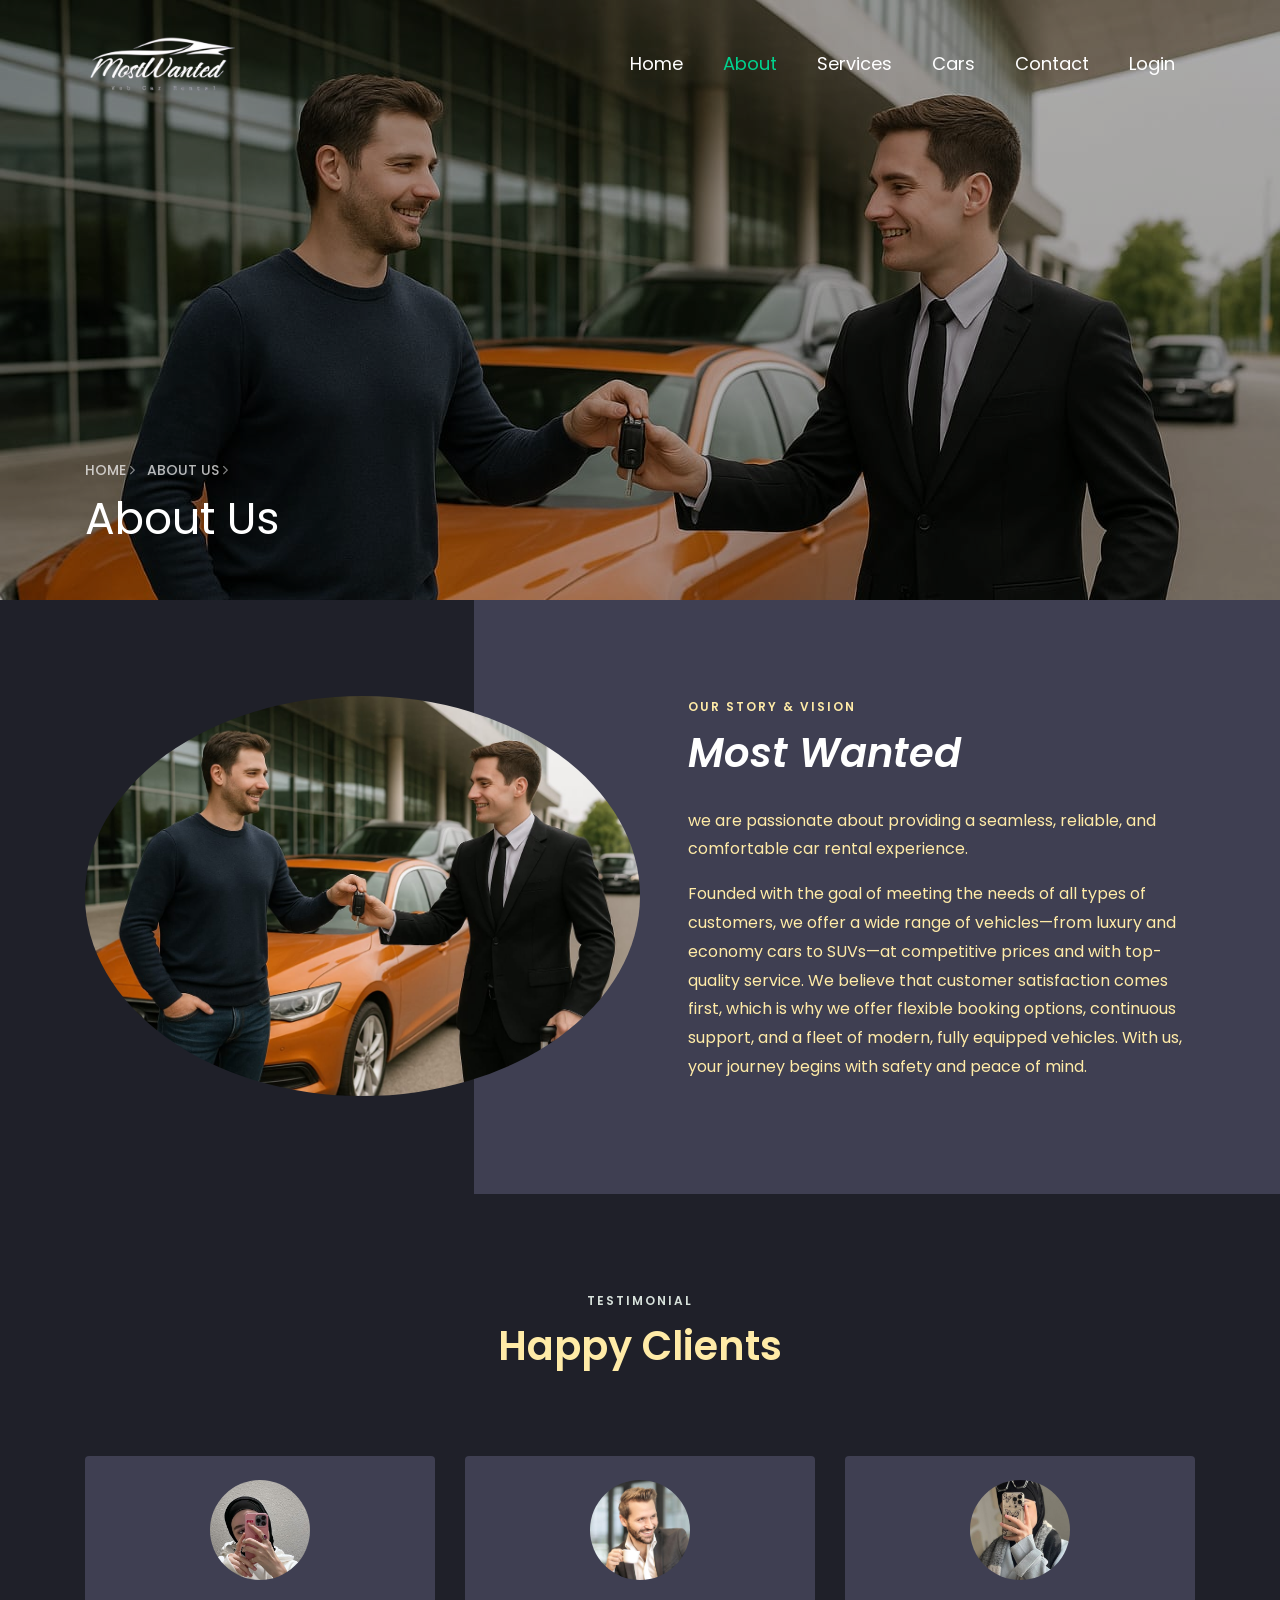
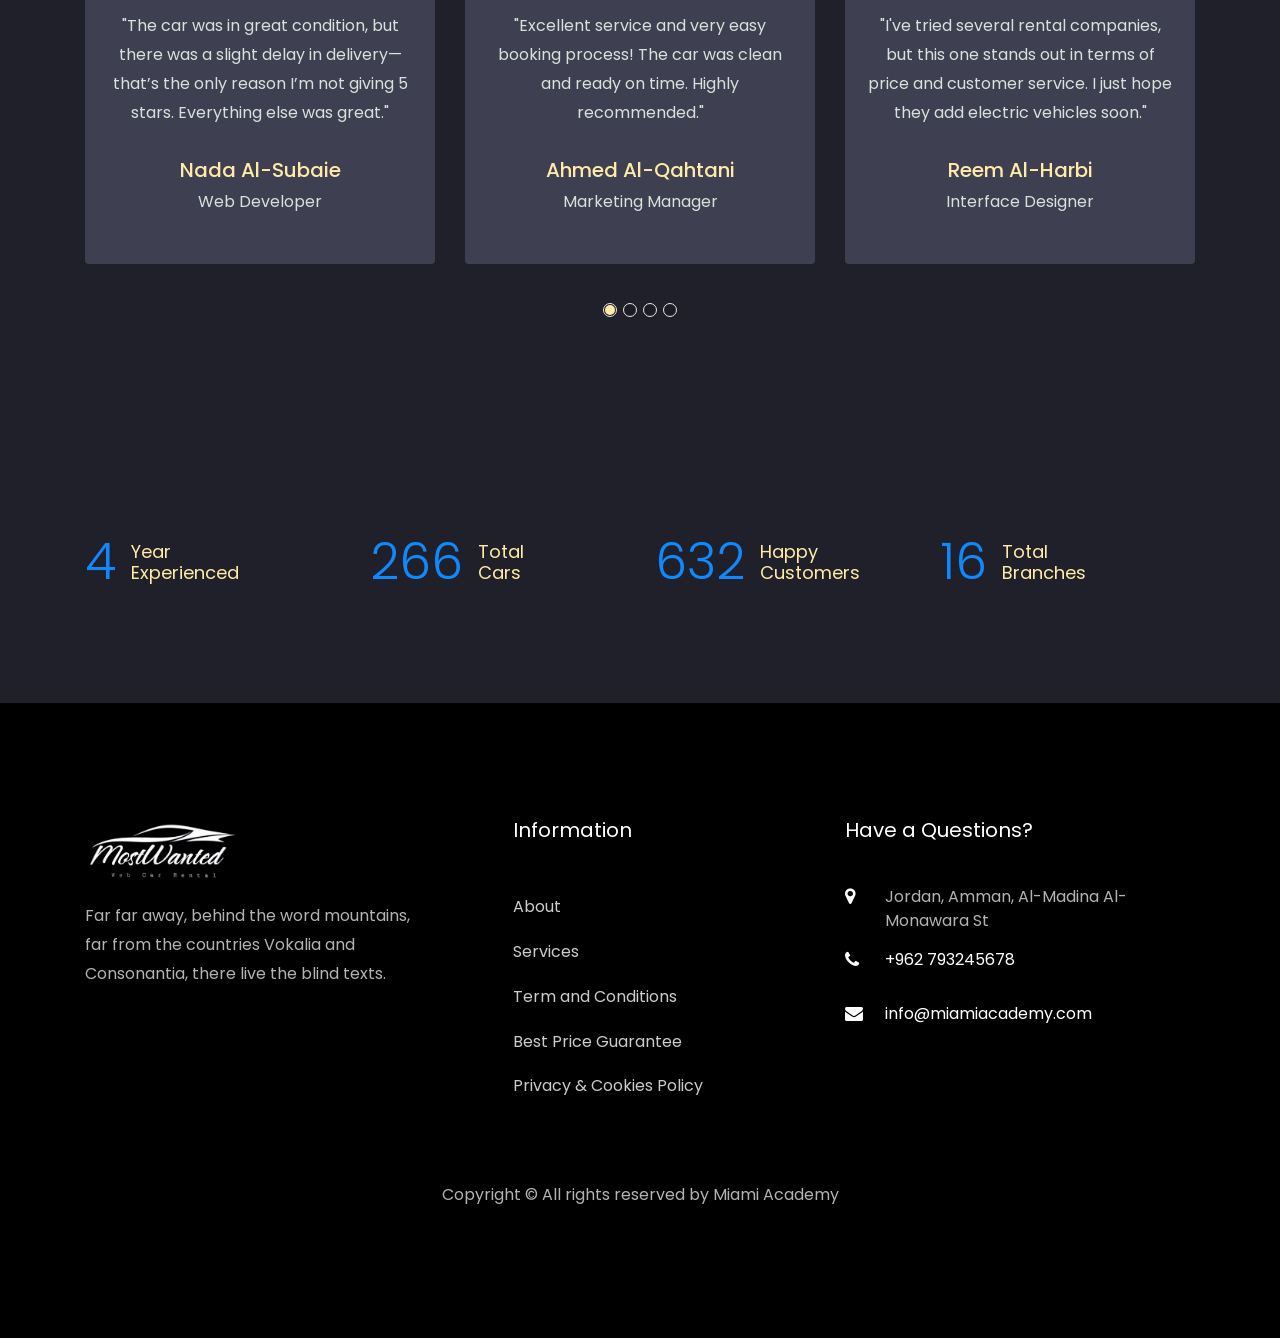
==== commit b2aac6fe: "Edit About Page" ====
--- a/src/app/about-us/about-us.html
+++ b/src/app/about-us/about-us.html
@@ -33,15 +33,53 @@
     right: 0;
     bottom: 0;
     content: '';
-    background: gray;
+    background:  #3f3f52;
     z-index: -2;
     width: 63%;
+}
+section{
+  background-color: #1f2029;
+}
+.bg-light {
+    background: #1f2029 !important;
+}
+.testimony-wrap {
+    display: block;
+    position: relative;
+    background: #3f3f52;
+    padding: 0 20px;
+}
+
+.mb-4{
+  color:  #d8e2dc;
+}
+.testimony-wrap .name{
+  font-weight: 500;
+    font-size: 20px;
+    margin-bottom: 0;
+    color:  #ffeba7;
+}
+.testimony-wrap .position {
+    font-size: 16px;
+    color: #d8e2dc;
+}
+.testimony-section .owl-dots .owl-dot.active {
+    background:  #ffeba7;
+}
+.ftco-counter .overlay {
+    position: absolute;
+    width: 27%;
+    top: 0;
+    left: 0;
+    bottom: 0;
+    content: '';
+    opacity: 0;
 }
     </style>
   </head>
   <body>
-    
-	  <nav class="navbar navbar-expand-lg navbar-dark ftco_navbar bg-dark ftco-navbar-light" id="ftco-navbar">
+    <div id="nav-placeholder"></div>
+	  <!-- <nav class="navbar navbar-expand-lg navbar-dark ftco_navbar bg-dark ftco-navbar-light" id="ftco-navbar">
 	    <div class="container">
             <a class="navbar-brand" href="/src/app/home/home.html"><img style="width: 150px;" class="logo" src="/src/images/logo1.png" alt=""></a>
             <button class="navbar-toggler" type="button" data-toggle="collapse" data-target="#ftco-nav" aria-controls="ftco-nav" aria-expanded="false" aria-label="Toggle navigation">
@@ -60,7 +98,7 @@
 	        </ul>
 	      </div>
 	    </div>
-	  </nav>
+	  </nav> -->
     <!-- END nav -->
     
     <section class="hero-wrap hero-wrap-2 js-fullheight" style="background-image: url('../../images/about-us.jpeg');" data-stellar-background-ratio="0.5">
@@ -78,14 +116,17 @@
     <section class="ftco-section ftco-about about">
 			<div class="container">
 				<div class="row no-gutters">
-					<div class="col-md-6 p-md-5 img img-2 d-flex justify-content-center align-items-center" style="background-image: url(../../images/about.jpg);">
+					<div class="col-md-6 p-md-5 img img-2 d-flex justify-content-center align-items-center" style="background-image: url(../../images/about-us.jpeg); width: 400px;  
+          height: 400px;
+          border-radius: 50%;
+          object-fit: cover;">
 					</div>
 					<div class="col-md-6 wrap-about ftco-animate">
 	          <div class="heading-section heading-section-white pl-md-5">
-              <span class="subheading">Our Story &amp; Vision</span>
-              <h2 class="mb-4"><em>Most Wanted</em></h2>
-	            <p>we are passionate about providing a seamless, reliable, and comfortable car rental experience.</p>
-	            <p> Founded with the goal of meeting the needs of all types of customers, we offer a wide range of vehicles—from luxury and economy cars to SUVs—at competitive prices and with top-quality service. We believe that customer satisfaction comes first, which is why we offer flexible booking options, continuous support, and a fleet of modern, fully equipped vehicles. With us, your journey begins with safety and peace of mind.</p>
+              <span class="subheading" style="color:  #ffeba7;">Our Story &amp; Vision</span>
+              <h2 class="mb-4" style="color:fad643"><em>Most Wanted</em></h2>
+	            <p style="color:  #ffeba7;">we are passionate about providing a seamless, reliable, and comfortable car rental experience.</p>
+	            <p style="color:  #ffeba7;"> Founded with the goal of meeting the needs of all types of customers, we offer a wide range of vehicles—from luxury and economy cars to SUVs—at competitive prices and with top-quality service. We believe that customer satisfaction comes first, which is why we offer flexible booking options, continuous support, and a fleet of modern, fully equipped vehicles. With us, your journey begins with safety and peace of mind.</p>
 	            
 	          </div>
 					</div>
@@ -93,7 +134,7 @@
 			</div>
 		</section>
 
-		<section class="ftco-section ftco-intro driver" style="background-image: url(../../images/about-us.jpeg);">
+		<!-- <section class="ftco-section ftco-intro driver" style="background-image: url(../../images/about-us.jpeg);">
 			<div class="overlay"></div>
 			<div class="container">
 				<div class="row justify-content-end">
@@ -103,15 +144,15 @@
           </div>
 				</div>
 			</div>
-		</section>
+		</section> -->
 
 
     <section class="ftco-section testimony-section bg-light">
       <div class="container">
         <div class="row justify-content-center mb-5">
           <div class="col-md-7 text-center heading-section ftco-animate">
-          	<span class="subheading">Testimonial</span>
-            <h2 class="mb-3">Happy Clients</h2>
+          	<span class="subheading" style="color:  #d8e2dc;">Testimonial</span>
+            <h2 class="mb-3" style="color:  #ffeba7;">Happy Clients</h2>
           </div>
         </div>
         <div class="row ftco-animate">
@@ -122,53 +163,43 @@
                   <div class="user-img mb-2" style="background-image: url(../../images/person_1.jpg)">
                   </div>
                   <div class="text pt-4">
-                    <p class="mb-4">Far far away, behind the word mountains, far from the countries Vokalia and Consonantia, there live the blind texts.</p>
-                    <p class="name">Roger Scott</p>
+                    <p class="mb-4">"Excellent service and very easy booking process! The car was clean and ready on time. Highly recommended."</p>
+                    <p class="name">Ahmed Al-Qahtani</p>
                     <span class="position">Marketing Manager</span>
                   </div>
                 </div>
               </div>
               <div class="item">
                 <div class="testimony-wrap rounded text-center py-4 pb-5">
-                  <div class="user-img mb-2" style="background-image: url(../../images/person_2.jpg)">
+                  <div class="user-img mb-2" style="background-image: url(../../images/person_7.jpg)">
                   </div>
                   <div class="text pt-4">
-                    <p class="mb-4">Far far away, behind the word mountains, far from the countries Vokalia and Consonantia, there live the blind texts.</p>
-                    <p class="name">Roger Scott</p>
+                    <p class="mb-4">"I've tried several rental companies, but this one stands out in terms of price and customer service. I just hope they add electric vehicles soon."</p>
+                    <p class="name">Reem Al-Harbi</p>
                     <span class="position">Interface Designer</span>
                   </div>
                 </div>
               </div>
               <div class="item">
                 <div class="testimony-wrap rounded text-center py-4 pb-5">
-                  <div class="user-img mb-2" style="background-image: url(../../images/person_3.jpg)">
+                  <div class="user-img mb-2" style="background-image: url(../../images/person_4.jpg)">
                   </div>
                   <div class="text pt-4">
-                    <p class="mb-4">Far far away, behind the word mountains, far from the countries Vokalia and Consonantia, there live the blind texts.</p>
-                    <p class="name">Roger Scott</p>
+                    <p class="mb-4">"User-friendly website and very helpful support team. I rented for a week and everything went smoothly from start to finish."
+                    </p>
+                    <p class="name">Youssef Al-Otaibi</p>
                     <span class="position">UI Designer</span>
                   </div>
                 </div>
               </div>
               <div class="item">
                 <div class="testimony-wrap rounded text-center py-4 pb-5">
-                  <div class="user-img mb-2" style="background-image: url(../../images/person_1.jpg)">
+                  <div class="user-img mb-2" style="background-image: url(../../images/person_6.jpg)">
                   </div>
                   <div class="text pt-4">
-                    <p class="mb-4">Far far away, behind the word mountains, far from the countries Vokalia and Consonantia, there live the blind texts.</p>
-                    <p class="name">Roger Scott</p>
+                    <p class="mb-4">"The car was in great condition, but there was a slight delay in delivery—that’s the only reason I’m not giving 5 stars. Everything else was great."</p>
+                    <p class="name">Nada Al-Subaie</p>
                     <span class="position">Web Developer</span>
-                  </div>
-                </div>
-              </div>
-              <div class="item">
-                <div class="testimony-wrap rounded text-center py-4 pb-5">
-                  <div class="user-img mb-2" style="background-image: url(../../images/person_1.jpg)">
-                  </div>
-                  <div class="text pt-4">
-                    <p class="mb-4">Far far away, behind the word mountains, far from the countries Vokalia and Consonantia, there live the blind texts.</p>
-                    <p class="name">Roger Scott</p>
-                    <span class="position">System Analyst</span>
                   </div>
                 </div>
               </div>
@@ -186,7 +217,7 @@
             <div class="block-18">
               <div class="text text-border d-flex align-items-center">
                 <strong class="number" data-number="20">0</strong>
-                <span>Year <br>Experienced</span>
+                <span style="color:  #ffeba7;">Year <br>Experienced</span>
               </div>
             </div>
           </div>
@@ -194,7 +225,7 @@
             <div class="block-18">
               <div class="text text-border d-flex align-items-center">
                 <strong class="number" data-number="1090">0</strong>
-                <span>Total <br>Cars</span>
+                <span style="color:  #ffeba7;">Total <br>Cars</span>
               </div>
             </div>
           </div>
@@ -202,7 +233,7 @@
             <div class="block-18">
               <div class="text text-border d-flex align-items-center">
                 <strong class="number" data-number="2590">0</strong>
-                <span>Happy <br>Customers</span>
+                <span style="color:  #ffeba7;">Happy <br>Customers</span>
               </div>
             </div>
           </div>
@@ -210,15 +241,15 @@
             <div class="block-18">
               <div class="text d-flex align-items-center">
                 <strong class="number" data-number="67">0</strong>
-                <span>Total <br>Branches</span>
+                <span style="color:  #ffeba7;">Total <br>Branches</span>
               </div>
             </div>
           </div>
         </div>
     	</div>
     </section>	
-
-    <footer class="ftco-footer ftco-bg-dark ftco-section">
+    <div id="footer-placeholder"></div>
+    <!-- <footer class="ftco-footer ftco-bg-dark ftco-section">
       <div class="container">
         <div class="row mb-5">
           <div class="col-md">
@@ -262,12 +293,12 @@
           <div class="col-md-12 text-center">
 
             <p><!-- Link back to Colorlib can't be removed. Template is licensed under CC BY 3.0. -->
-  Copyright &copy;<script>document.write(new Date().getFullYear());</script> All rights reserved | This template is made with <i class="icon-heart color-danger" aria-hidden="true"></i> by <a href="https://colorlib.com" target="_blank">Colorlib</a>
-  <!-- Link back to Colorlib can't be removed. Template is licensed under CC BY 3.0. --></p>
+  <!-- Copyright &copy;<script>document.write(new Date().getFullYear());</script> All rights reserved | This template is made with <i class="icon-heart color-danger" aria-hidden="true"></i> by <a href="https://colorlib.com" target="_blank">Colorlib</a> -->
+  <!-- Link back to Colorlib can't be removed. Template is licensed under CC BY 3.0. </p>
           </div>
         </div>
       </div>
-    </footer>
+    </footer> -->
     
   
 
@@ -290,6 +321,25 @@
   <script src="../../js/jquery.timepicker.min.js"></script>
   <script src="../../js/scrollax.min.js"></script>
   <script src="../../js/main.js"></script>
+  <script src="../partials/nav.js"></script>
+
+  <script>
+    fetch('/src/app/partials/nav.html')
+      .then(r => r.text())
+      .then(html => {
+        document.getElementById('nav-placeholder').innerHTML = html;
+        initNav();
+      });
+  </script>
+
+  <script>
+    fetch('../partials/footer/footer.html')
+      .then(r => r.text())
+      .then(html => {
+        document.getElementById('footer-placeholder').innerHTML = html;
+      })
+      .catch(err => console.error('Footer load failed:', err));
+  </script>
     
   </body>
 </html>
--- a/src/app/about-us/about-us.css
+++ b/src/app/about-us/about-us.css
@@ -0,0 +1,2 @@
+/* 
+ */
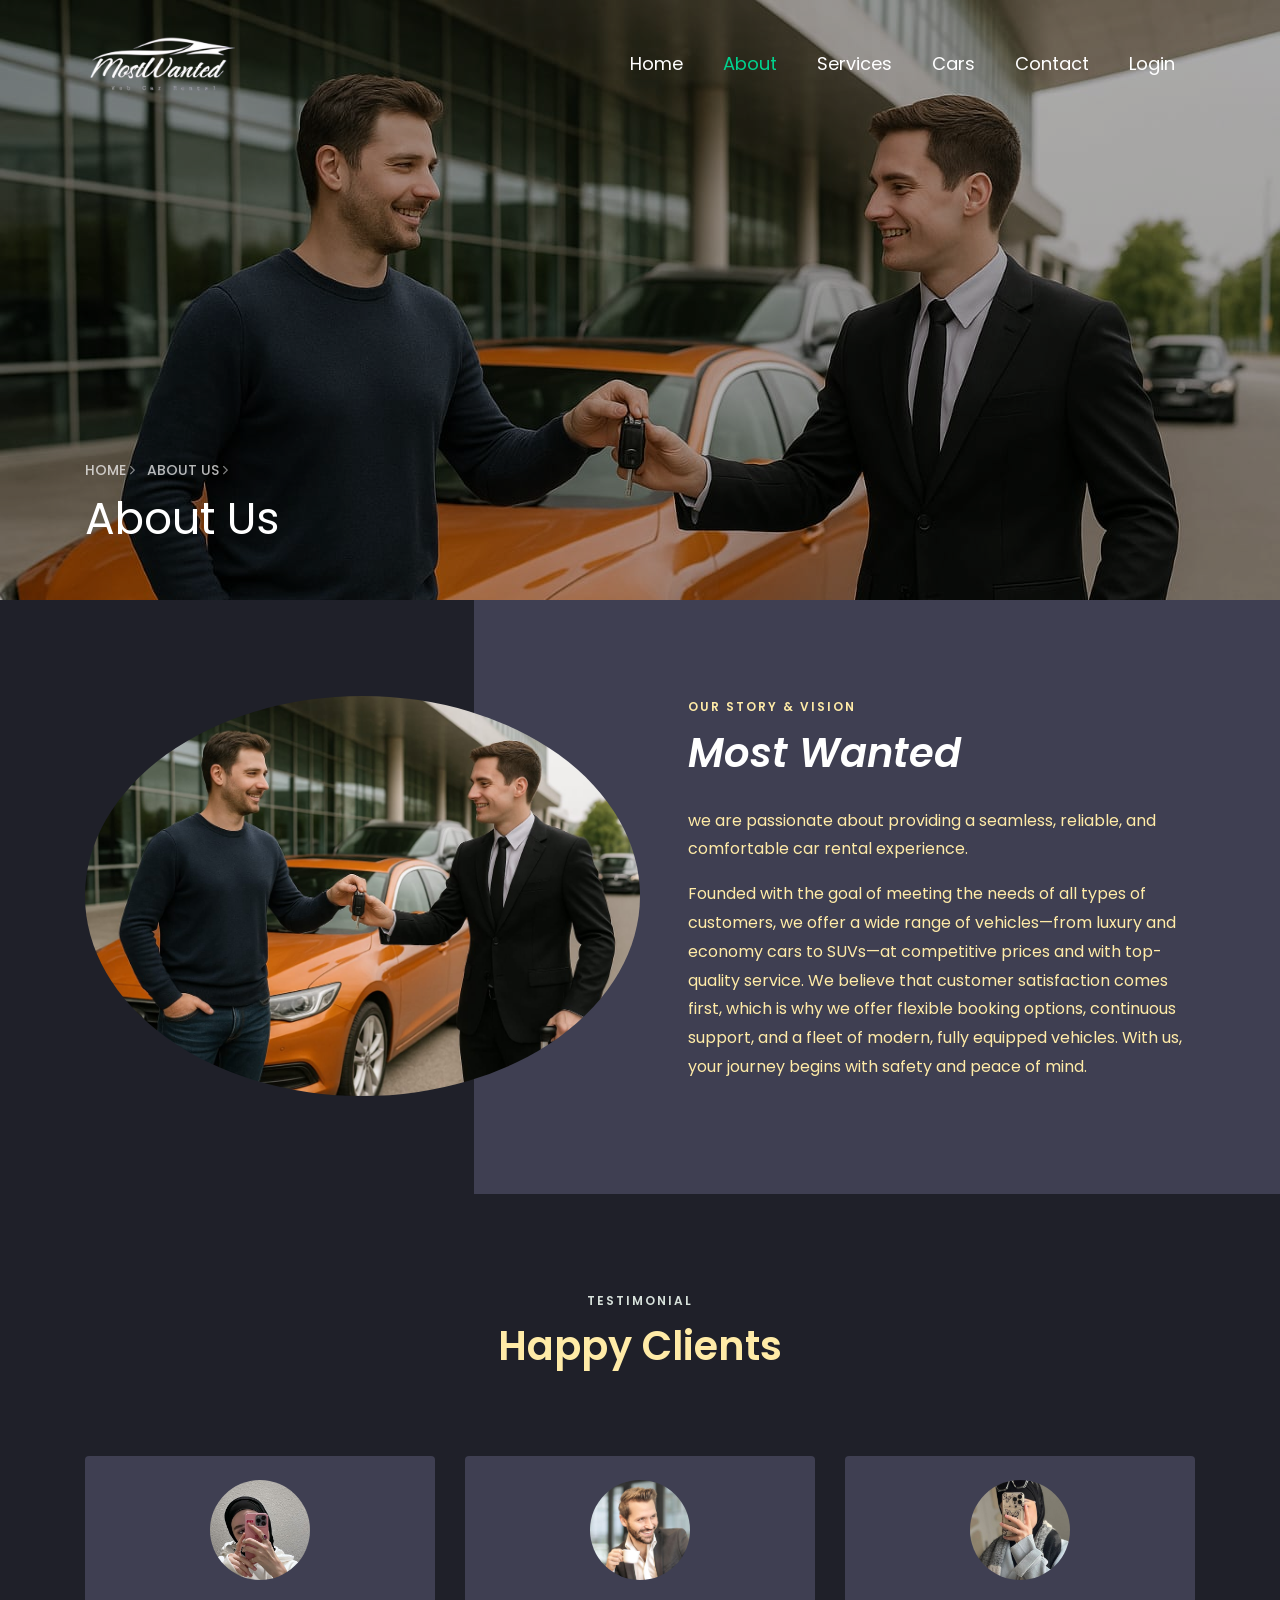
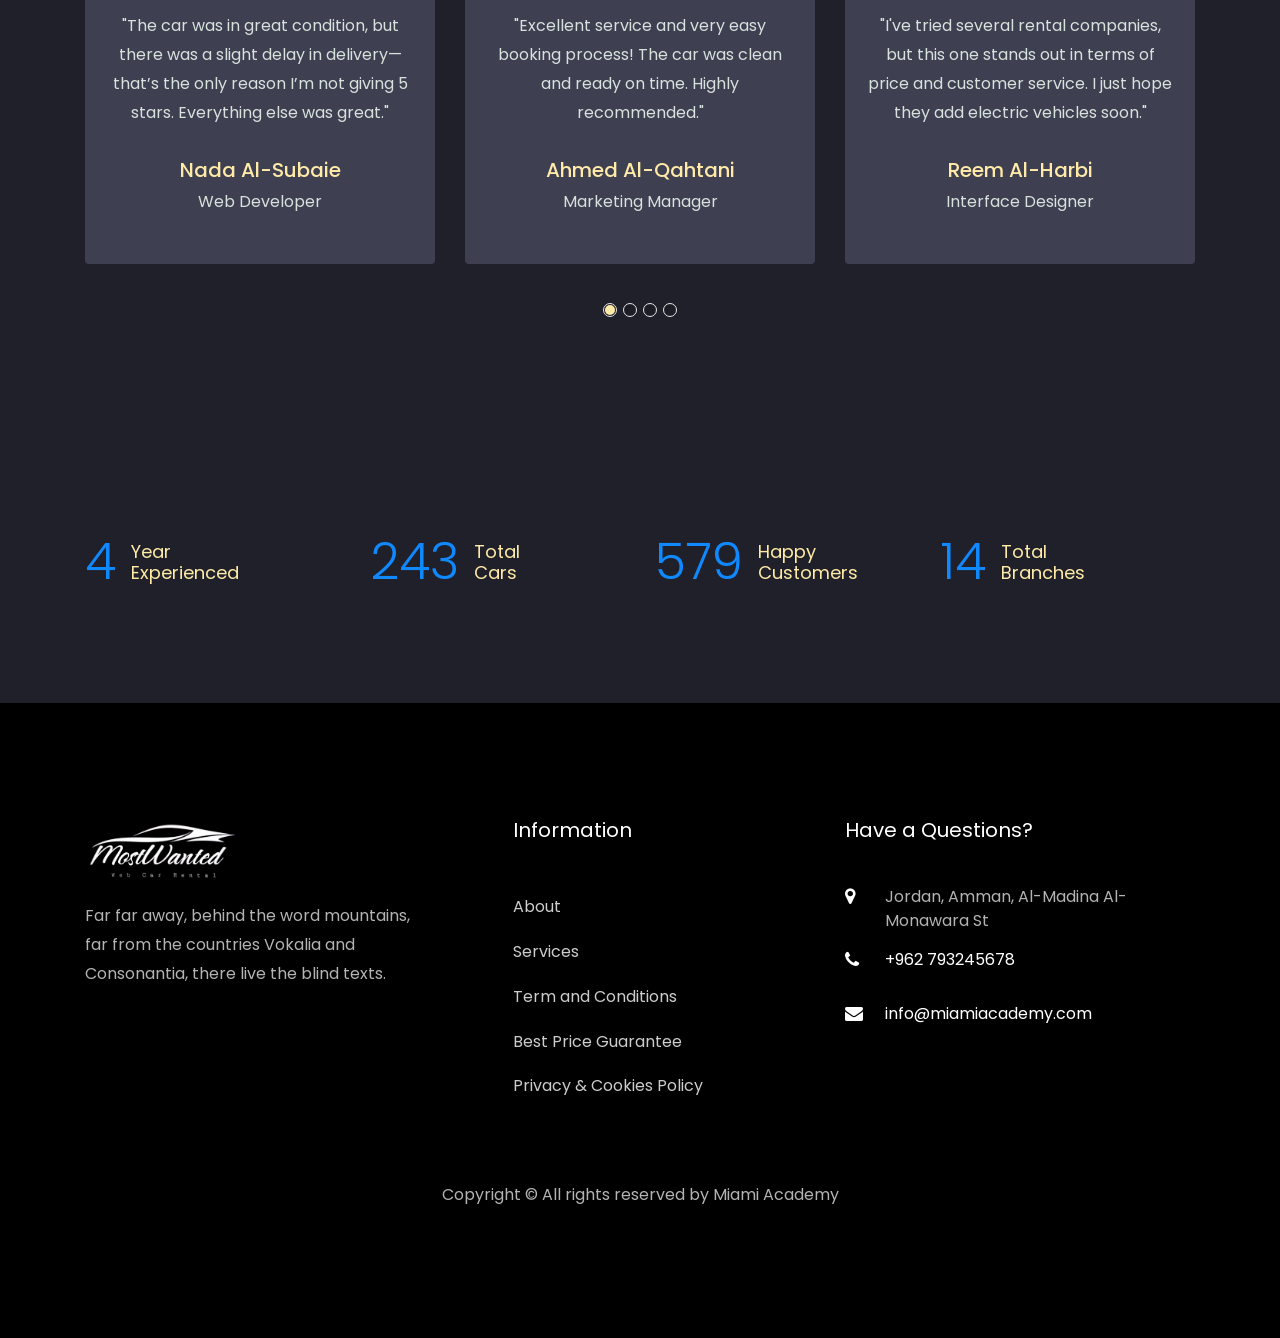
==== commit ae3928d9: "Edit About Page2" ====
--- a/src/app/about-us/about-us.html
+++ b/src/app/about-us/about-us.html
@@ -171,7 +171,7 @@
               </div>
               <div class="item">
                 <div class="testimony-wrap rounded text-center py-4 pb-5">
-                  <div class="user-img mb-2" style="background-image: url(../../images/person_7.jpg)">
+                  <div class="user-img mb-2" style="background-image: url(../../images/person_5.jpg)">
                   </div>
                   <div class="text pt-4">
                     <p class="mb-4">"I've tried several rental companies, but this one stands out in terms of price and customer service. I just hope they add electric vehicles soon."</p>
